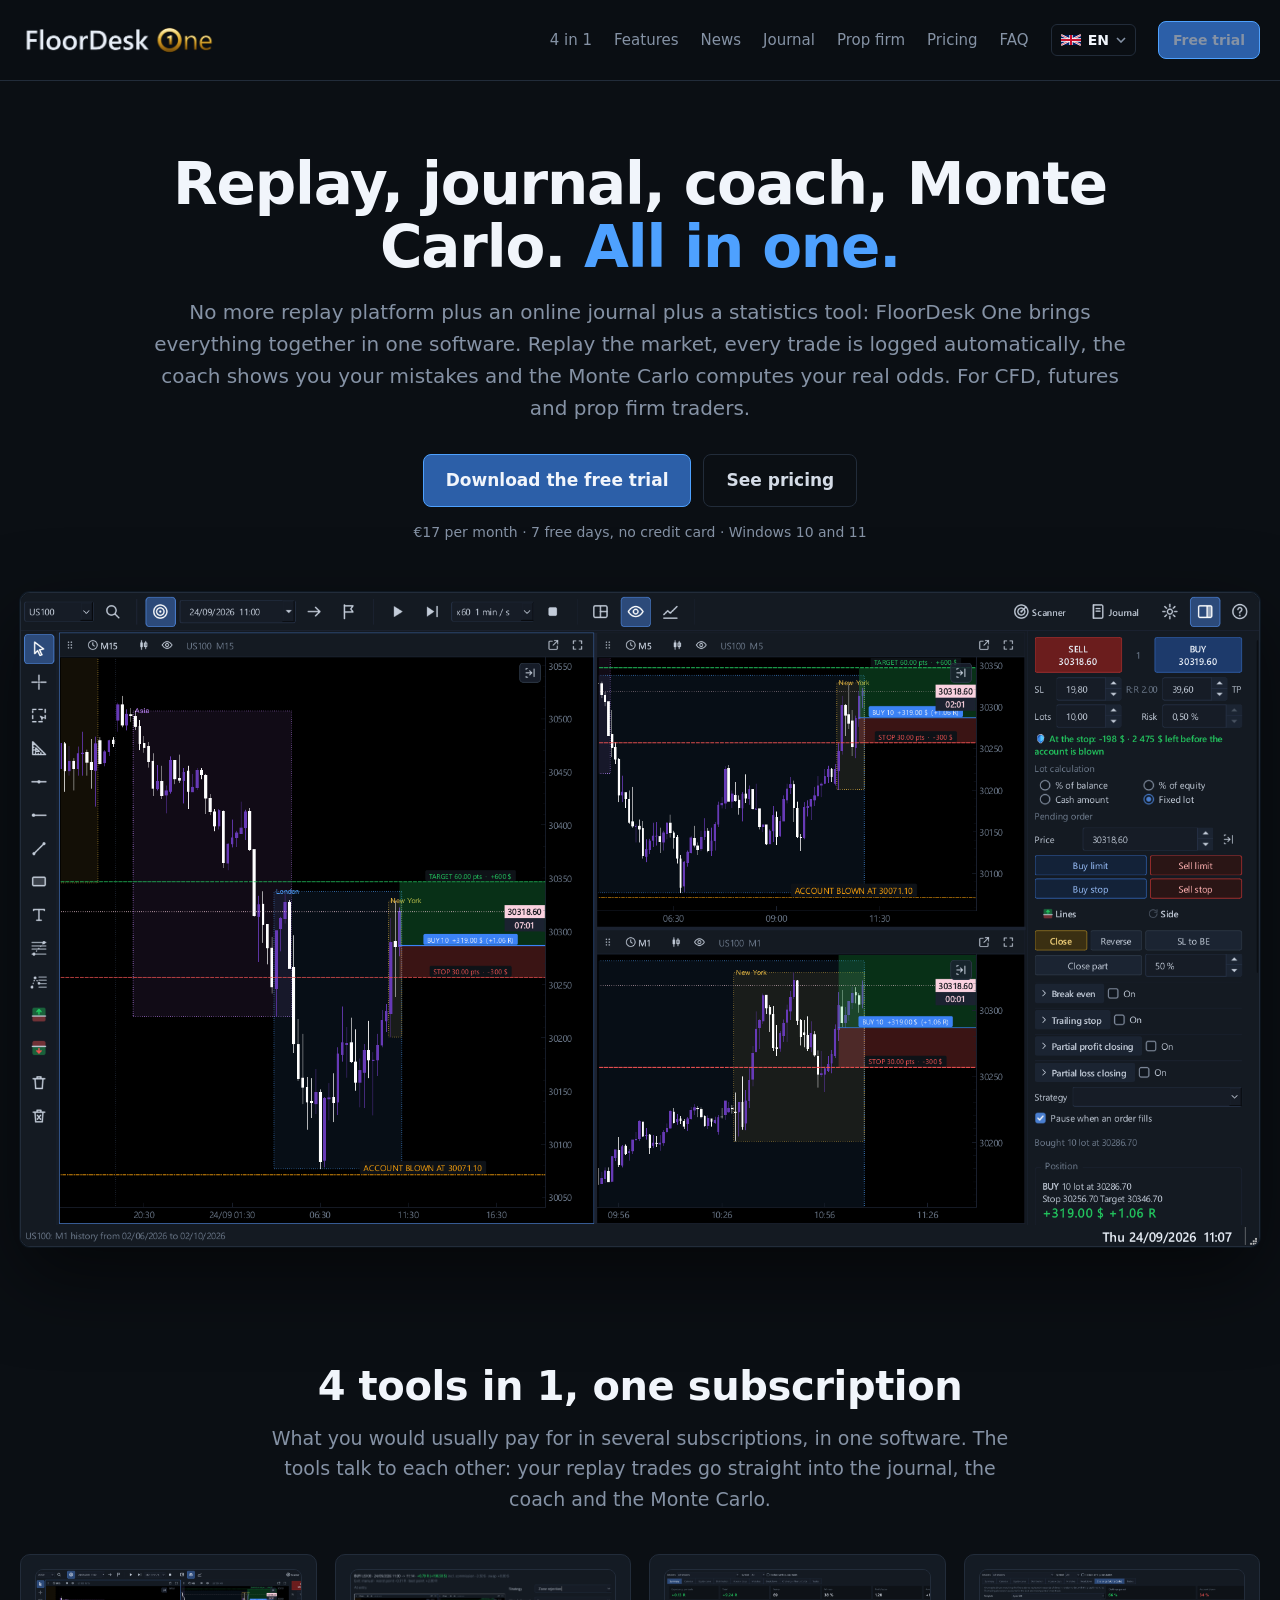
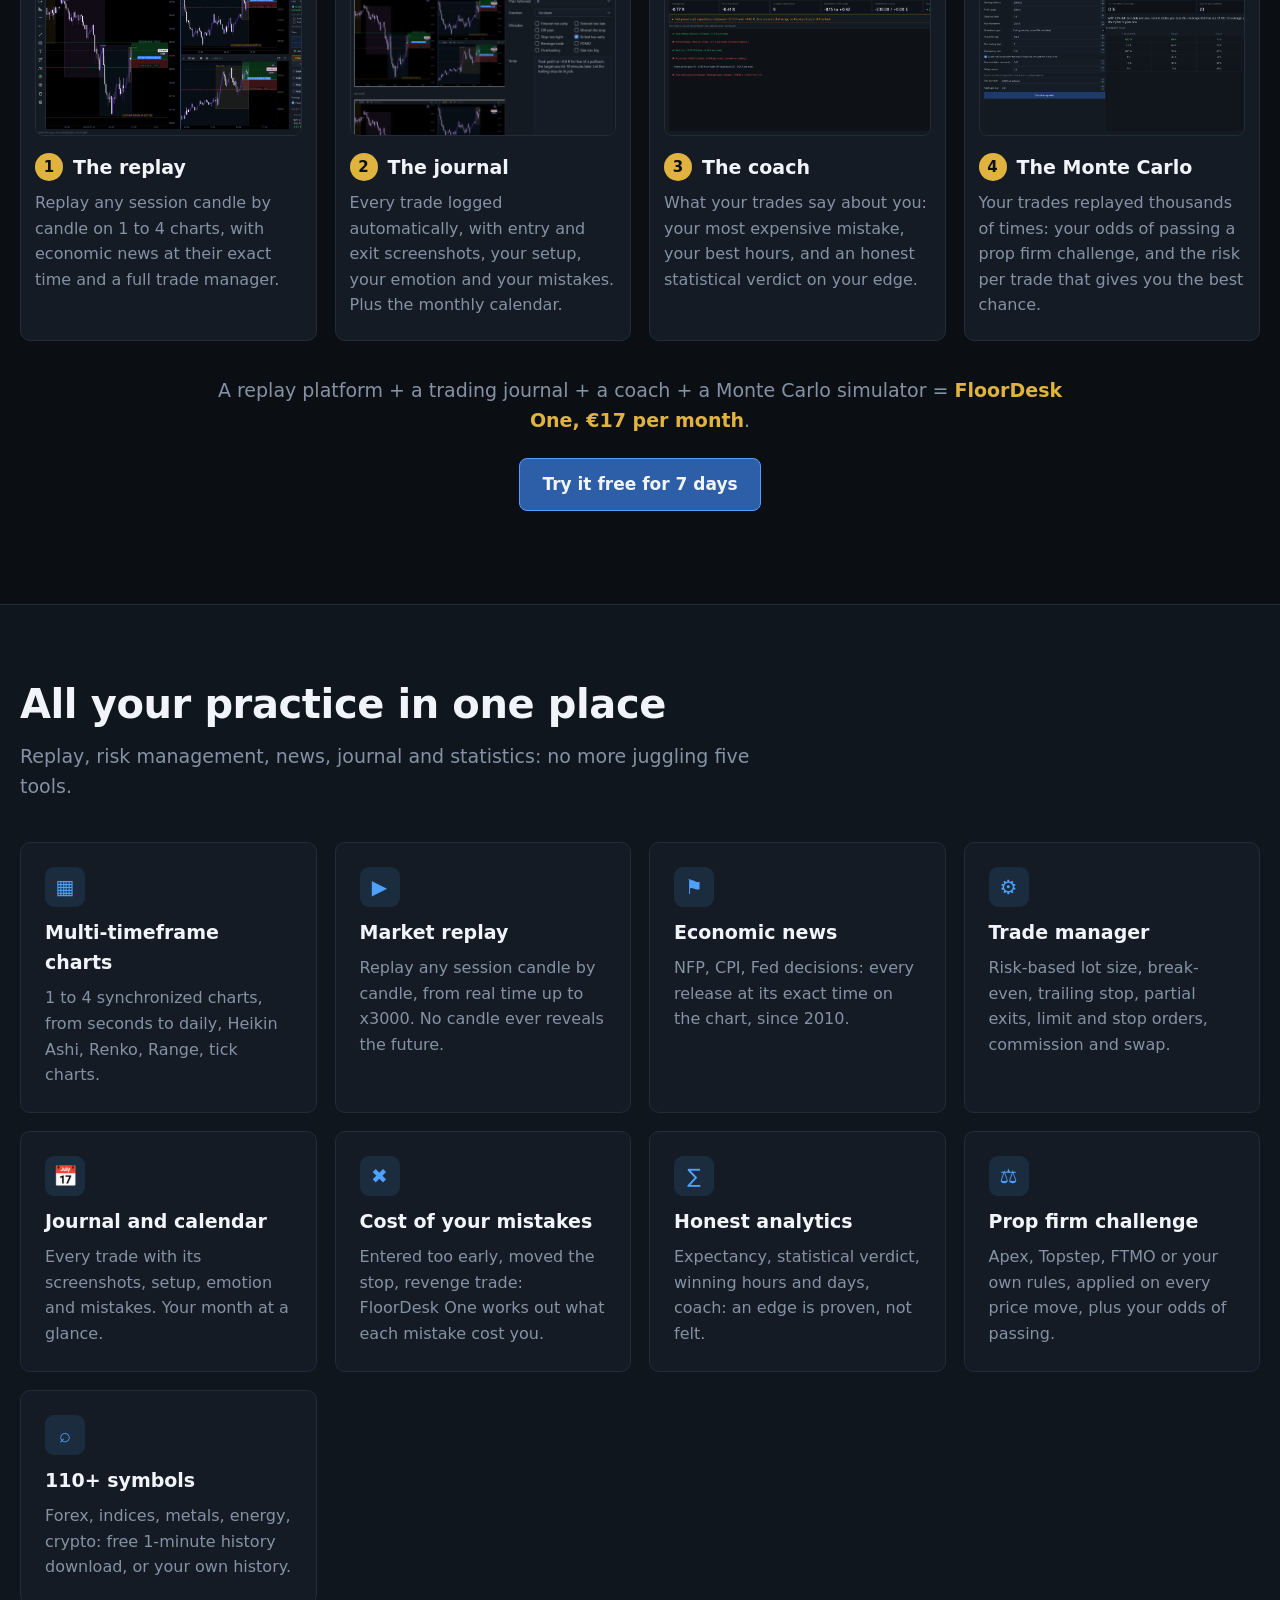
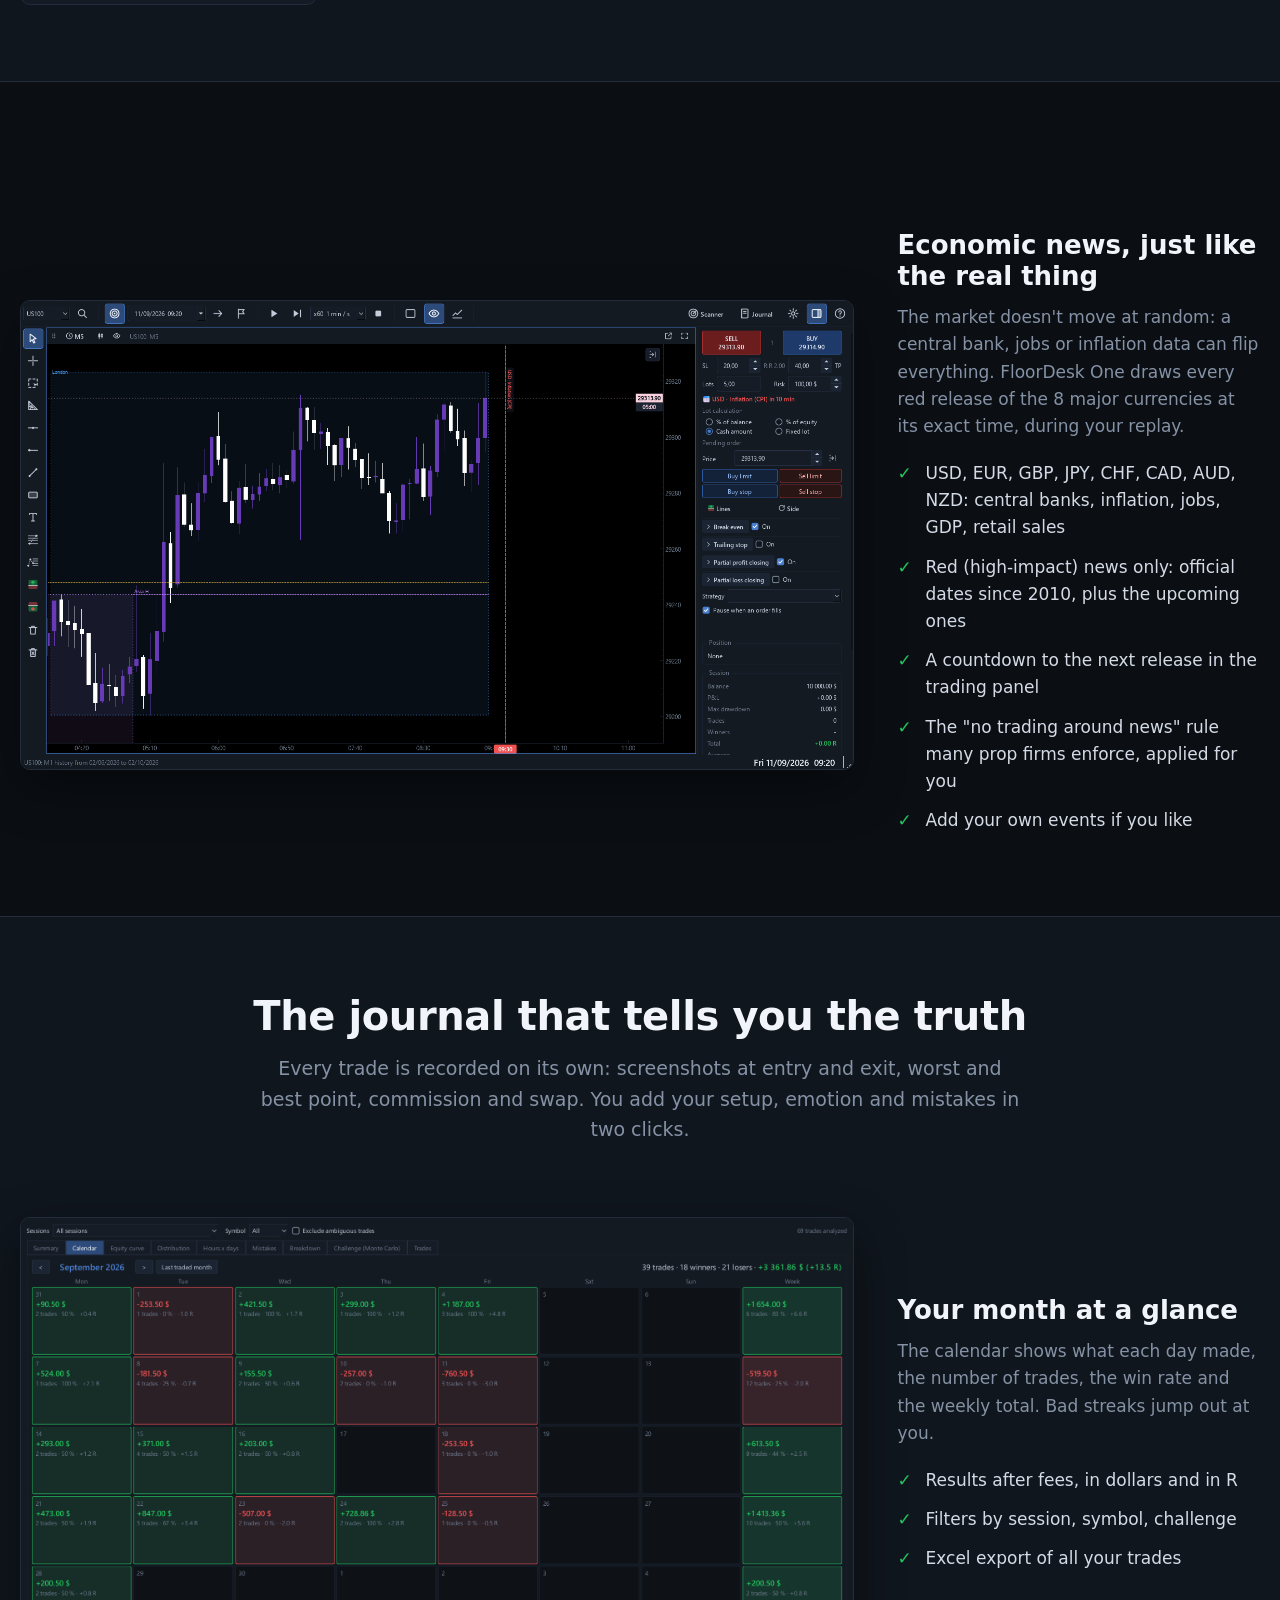
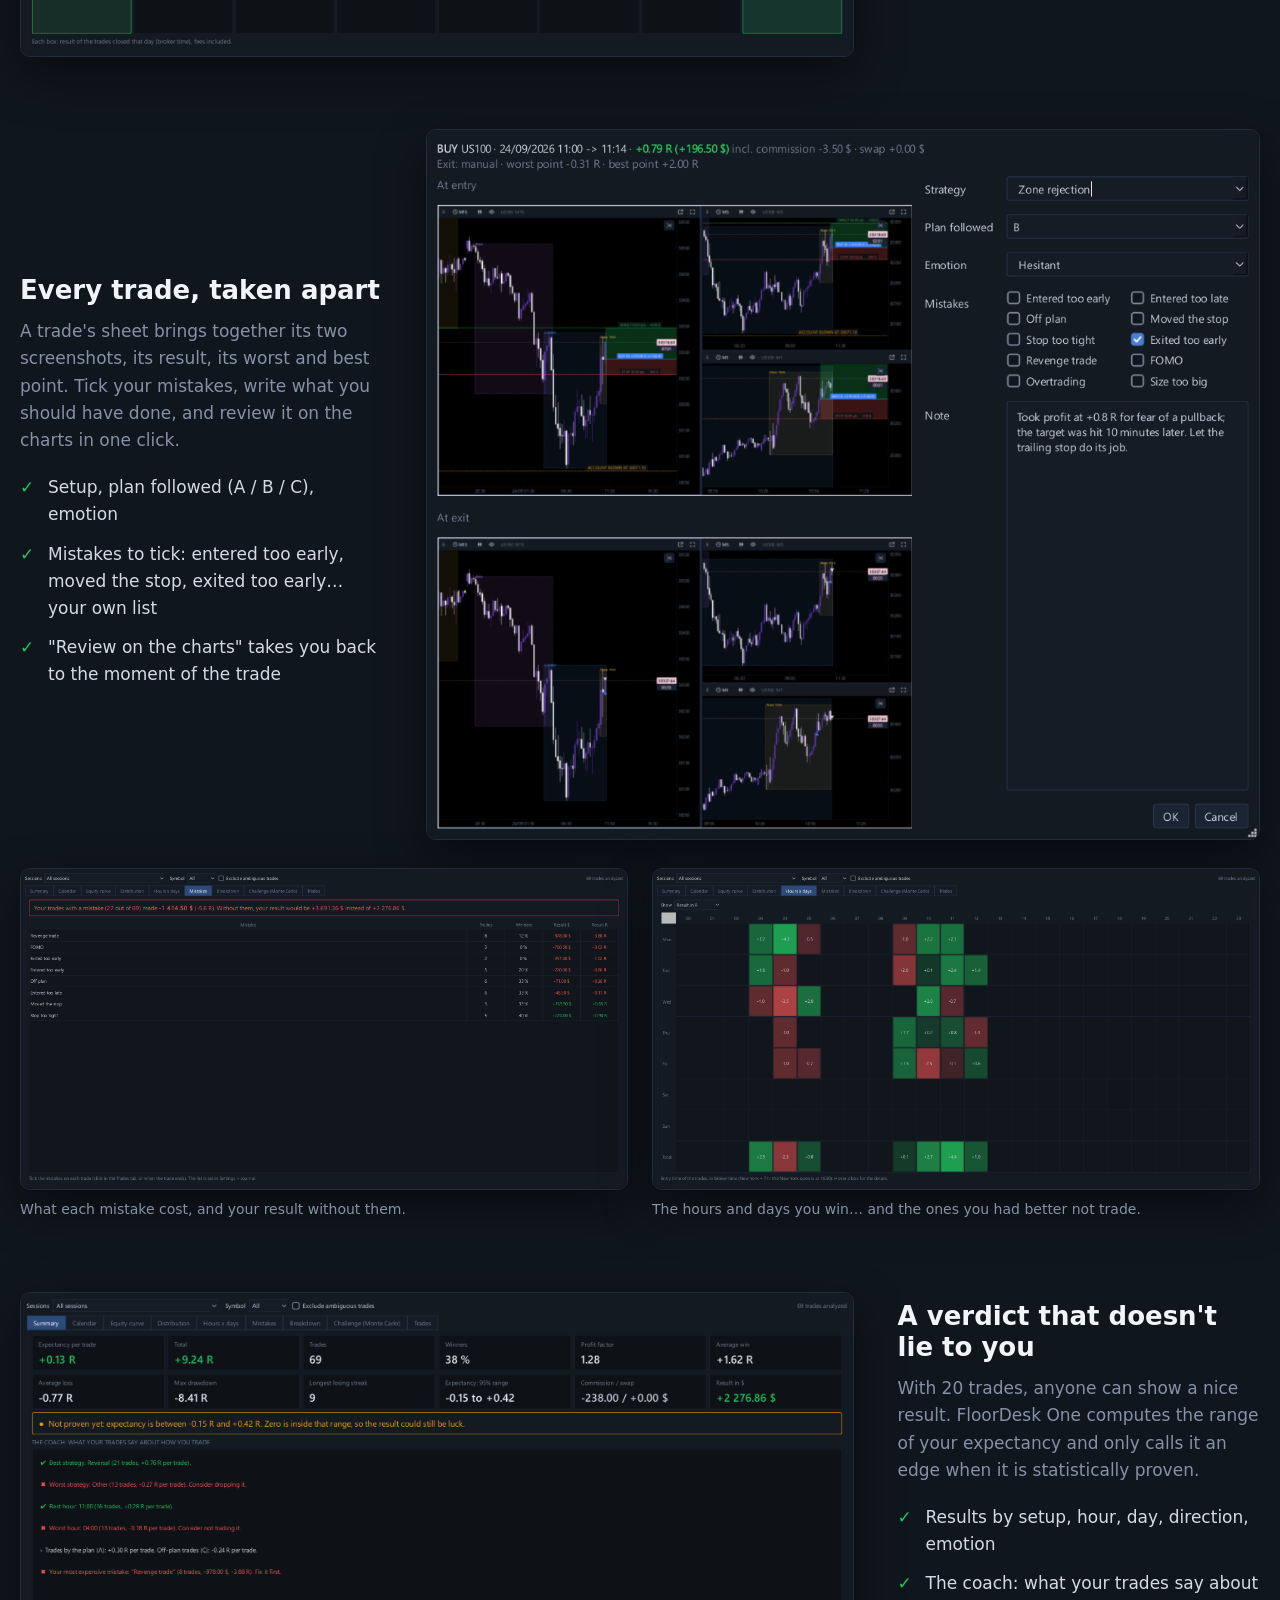
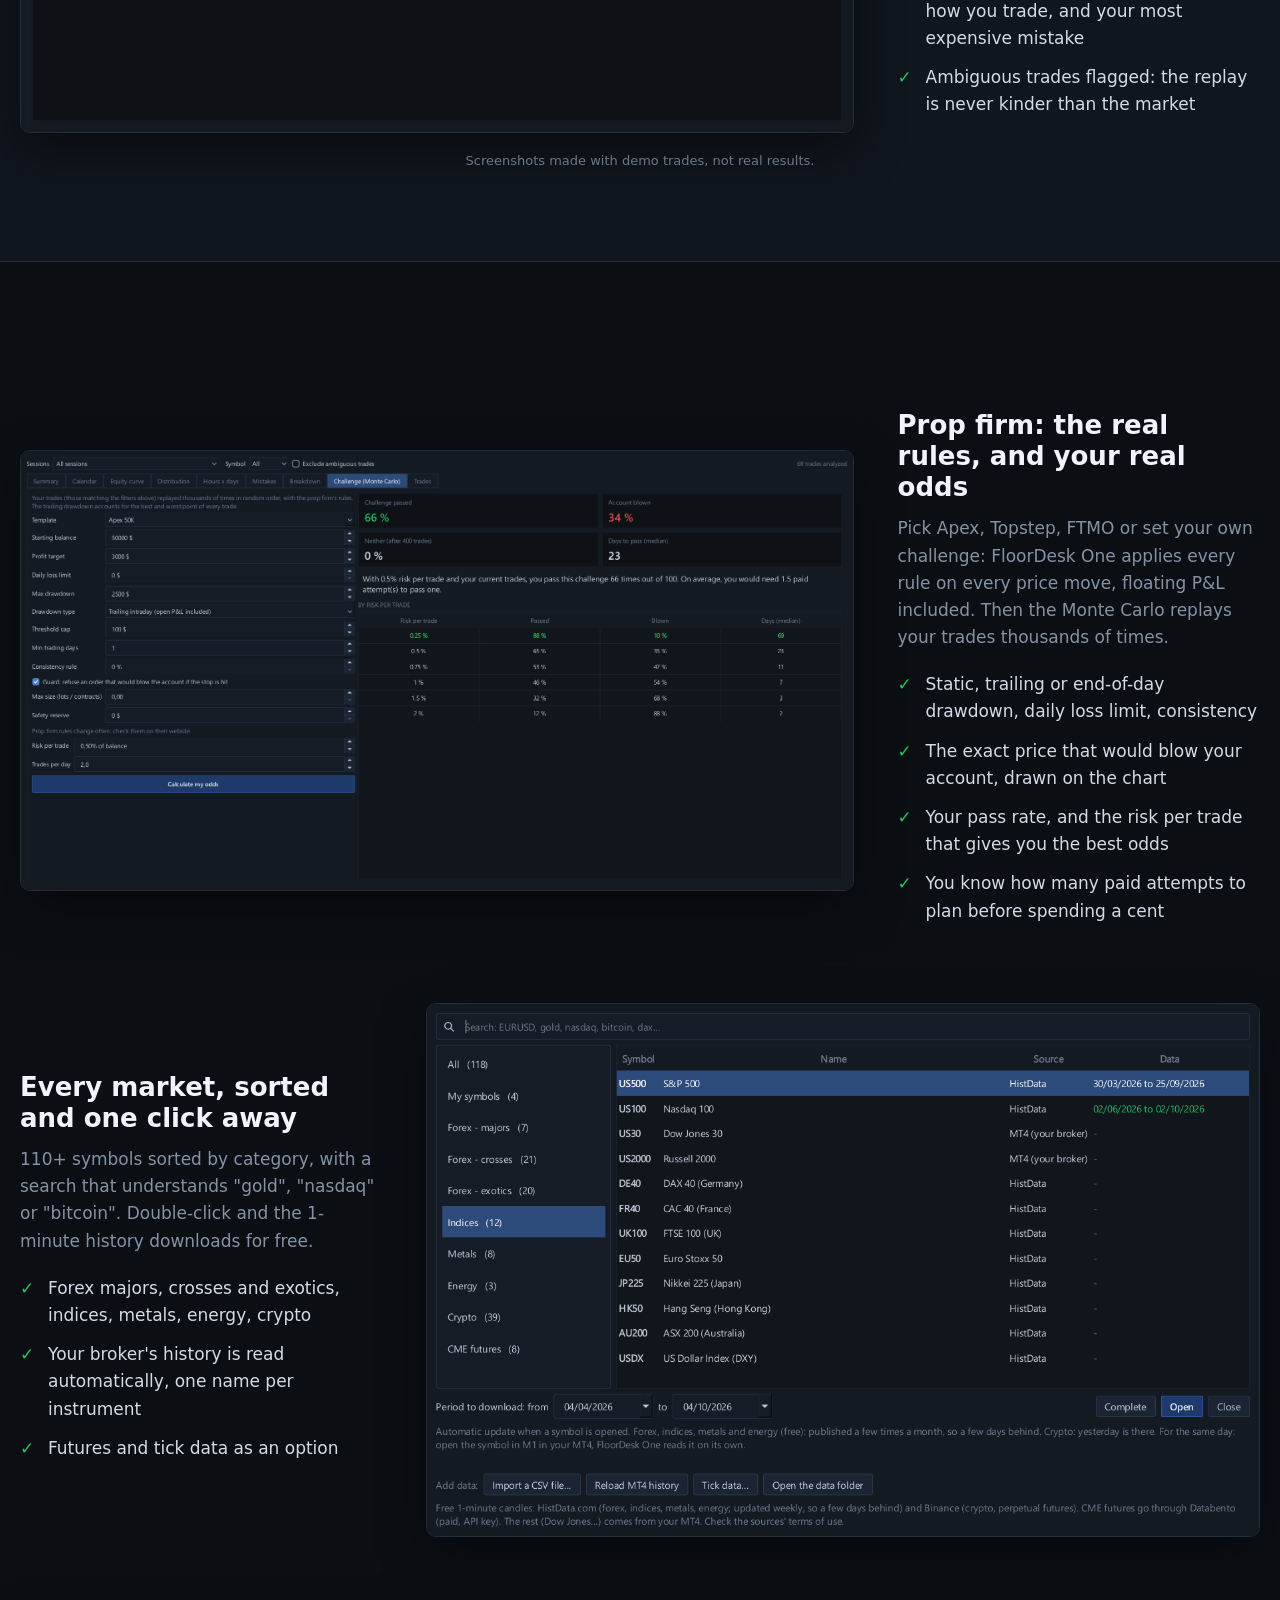
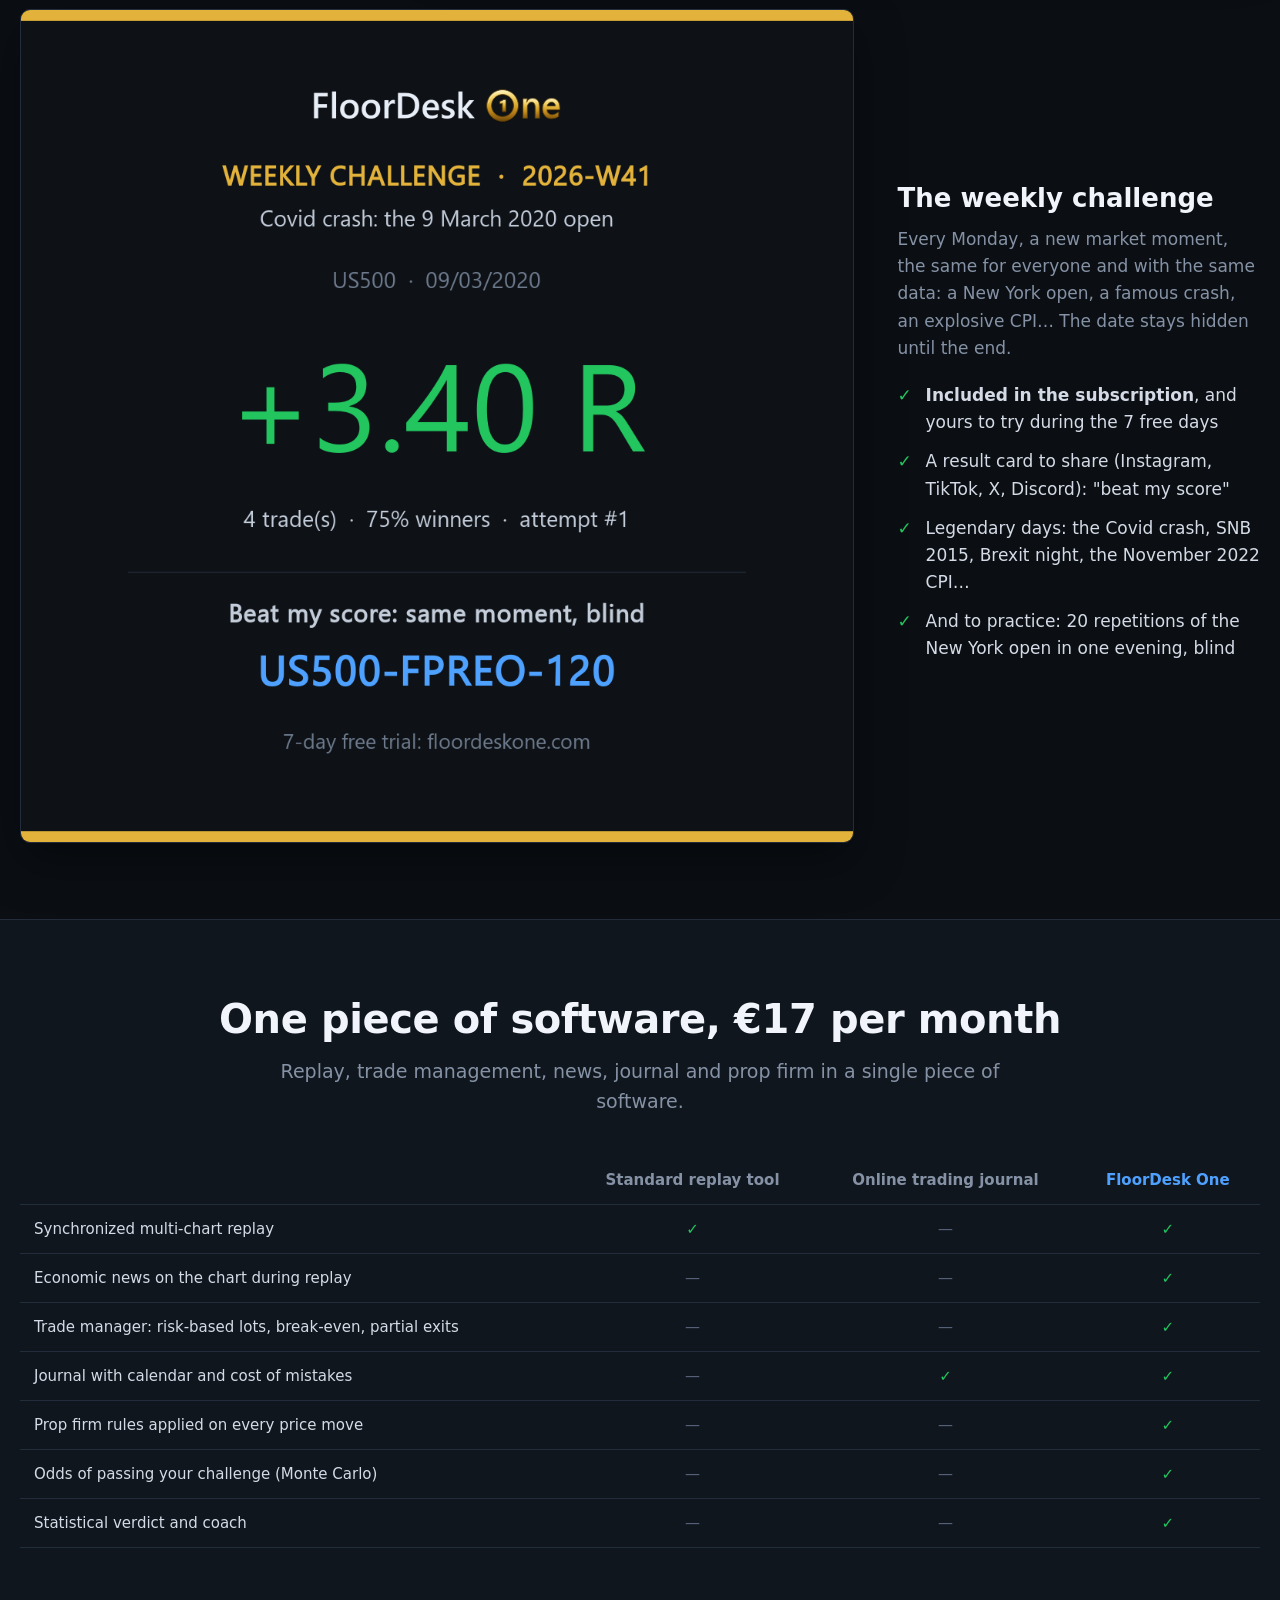
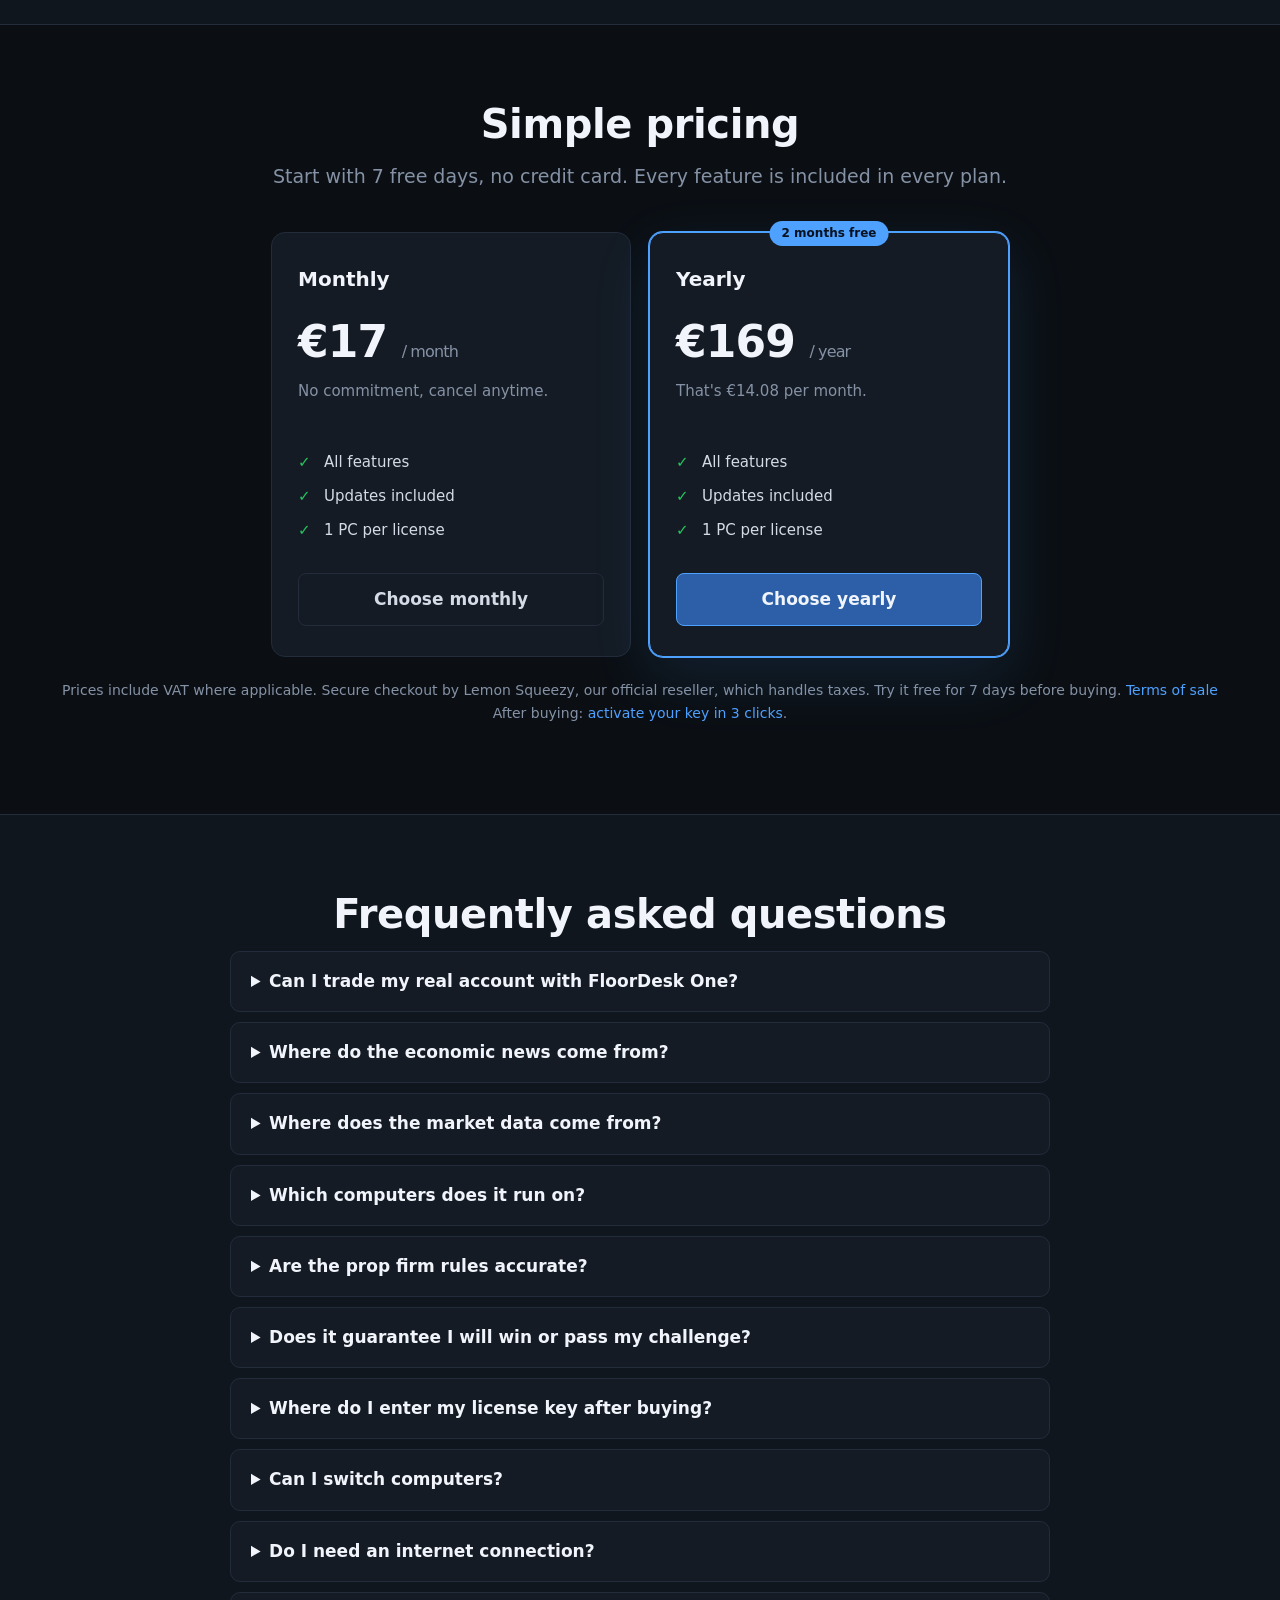
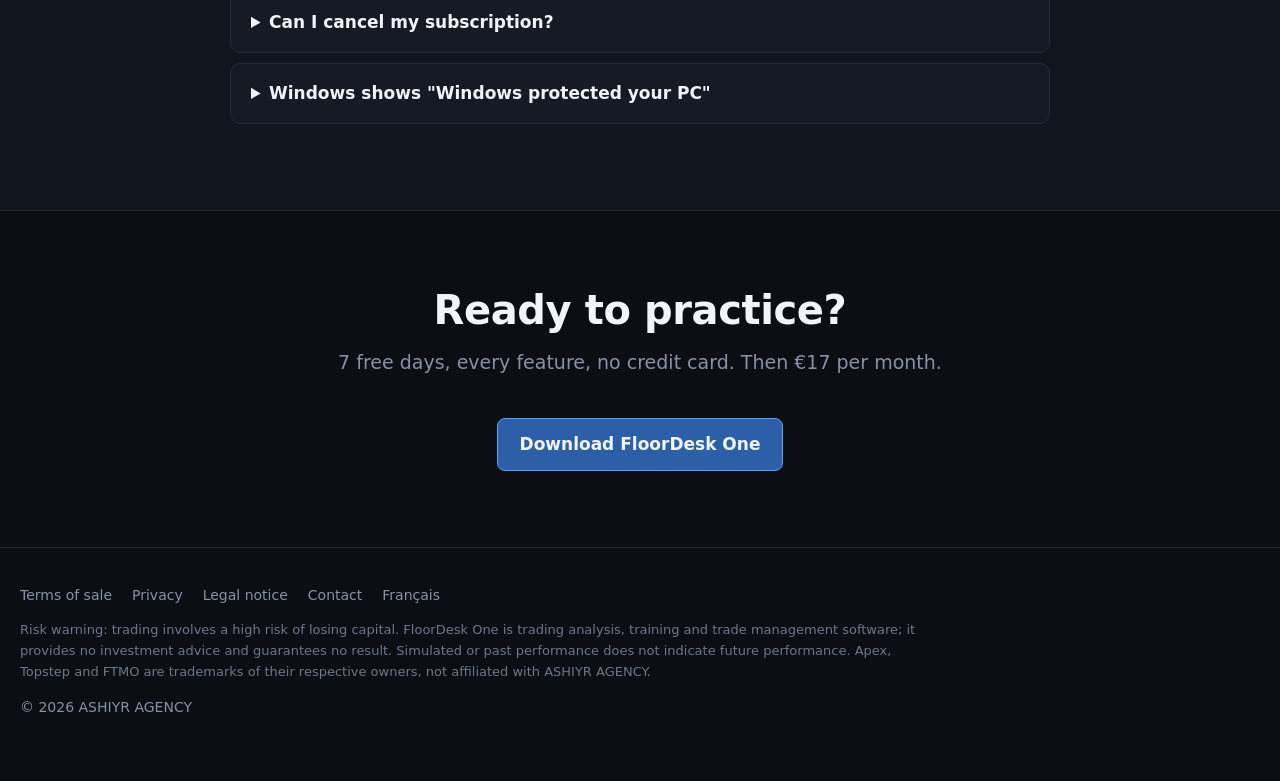
==== en/index.html @ e9101e9f "Site du 04/10/2026 19:29" ====
<!doctype html>
<html lang="en">
<head>
<meta charset="utf-8">
<meta name="viewport" content="width=device-width, initial-scale=1">
<title>FloorDesk One — replay, journal, coach and Monte Carlo in one software</title>
<meta name="description" content="FloorDesk One, the all-in-one Windows software for CFD, futures and prop firm traders: multi-chart replay with economic news, trading journal with screenshots and calendar, coach and statistics, Monte Carlo of your challenge. €17 per month, 7-day free trial.">
<link rel="alternate" hreflang="fr" href="../index.html">
<link rel="alternate" hreflang="pt-BR" href="../pt/index.html">
<link rel="alternate" hreflang="es" href="../es/index.html">
<link rel="icon" href="../img/favicon.png">
<link rel="stylesheet" href="../style.css">
<meta property="og:title" content="FloorDesk One — replay, journal, coach and Monte Carlo in one software">
<meta property="og:description" content="Replay, journal, coach and Monte Carlo: 4 tools in one software. €17 per month.">
<meta property="og:image" content="../img/en/principal.png">
</head>
<body>

<header class="haut">
  <div class="conteneur">
    <a class="logo" href="index.html"><img src="../img/logo.png" alt="FloorDesk One" width="848" height="198"></a>
    <nav class="menu">
      <a href="#tout-en-un">4 in 1</a>
      <a href="#features">Features</a>
      <a href="#news">News</a>
      <a href="#journal">Journal</a>
      <a href="#propfirm">Prop firm</a>
      <a href="#pricing">Pricing</a>
      <a href="#faq">FAQ</a>
      <details class="langues"><summary><svg viewBox="0 0 60 30" aria-hidden="true"><rect width="60" height="30" fill="#012169"/><path d="M0,0 60,30M60,0 0,30" stroke="#fff" stroke-width="6"/><path d="M0,0 60,30M60,0 0,30" stroke="#C8102E" stroke-width="2"/><path d="M30,0v30M0,15h60" stroke="#fff" stroke-width="10"/><path d="M30,0v30M0,15h60" stroke="#C8102E" stroke-width="6"/></svg><span>EN</span><svg class="fleche" viewBox="0 0 10 6" aria-hidden="true"><path d="M1 1l4 4 4-4" fill="none" stroke="currentColor" stroke-width="1.6"/></svg></summary><div class="liste"><a href="../index.html" hreflang="fr"><svg viewBox="0 0 3 2" aria-hidden="true"><rect width="1" height="2" fill="#0055A4"/><rect x="1" width="1" height="2" fill="#fff"/><rect x="2" width="1" height="2" fill="#EF4135"/></svg><span>Français</span></a><a href="../en/index.html" hreflang="en" class="actif"><svg viewBox="0 0 60 30" aria-hidden="true"><rect width="60" height="30" fill="#012169"/><path d="M0,0 60,30M60,0 0,30" stroke="#fff" stroke-width="6"/><path d="M0,0 60,30M60,0 0,30" stroke="#C8102E" stroke-width="2"/><path d="M30,0v30M0,15h60" stroke="#fff" stroke-width="10"/><path d="M30,0v30M0,15h60" stroke="#C8102E" stroke-width="6"/></svg><span>English</span></a><a href="../pt/index.html" hreflang="pt"><svg viewBox="0 0 20 14" aria-hidden="true"><rect width="20" height="14" fill="#009C3B"/><path d="M10 1.6 18.4 7 10 12.4 1.6 7z" fill="#FFDF00"/><circle cx="10" cy="7" r="3.1" fill="#002776"/></svg><span>Português</span></a><a href="../es/index.html" hreflang="es"><svg viewBox="0 0 3 2" aria-hidden="true"><rect width="3" height="2" fill="#AA151B"/><rect y=".5" width="3" height="1" fill="#F1BF00"/></svg><span>Español</span></a></div></details>
      <a class="bouton petit" data-essai href="https://floordesk-one.lemonsqueezy.com/checkout/buy/44c160ba-56e0-42d9-8cfb-51cf7834d410">Free trial</a>
    </nav>
  </div>
</header>

<main>
<section class="accroche">
  <div class="conteneur">
    <h1>Replay, journal, coach, Monte Carlo. <em>All in one.</em></h1>
    <p class="sous">No more replay platform plus an online journal plus a statistics tool: FloorDesk One brings everything together in one software. Replay the market, every trade is logged automatically, the coach shows you your mistakes and the Monte Carlo computes your real odds. For CFD, futures and prop firm traders.</p>
    <div class="actions">
      <a class="bouton" data-essai href="https://floordesk-one.lemonsqueezy.com/checkout/buy/44c160ba-56e0-42d9-8cfb-51cf7834d410">Download the free trial</a>
      <a class="bouton second" href="#pricing">See pricing</a>
    </div>
    <div class="note">€17 per month · 7 free days, no credit card · Windows 10 and 11</div>
    <div class="capture-principale"><img src="../img/en/principal.png" alt="FloorDesk One: three synchronized US100 charts, an open position with its stop and target zones, the trade manager and the Apex challenge" width="2000" height="1055"></div>
  </div>
</section>

<section id="tout-en-un">
  <div class="conteneur">
    <div class="centre">
      <h2>4 tools in 1, one subscription</h2>
      <p class="chapeau">What you would usually pay for in several subscriptions, in one software. The tools talk to each other: your replay trades go straight into the journal, the coach and the Monte Carlo.</p>
    </div>
    <div class="grille quatre">
      <div class="carte outil"><a class="zoom" href="../img/en/principal.png" target="_blank" rel="noopener"><img src="../img/en/principal.png" alt="The replay" loading="lazy" width="2000" height="1055"></a><h3><span class="num">1</span>The replay</h3><p>Replay any session candle by candle on 1 to 4 charts, with economic news at their exact time and a full trade manager.</p></div>
      <div class="carte outil"><a class="zoom" href="../img/en/fiche.png" target="_blank" rel="noopener"><img src="../img/en/fiche.png" alt="The journal" loading="lazy" width="1100" height="938"></a><h3><span class="num">2</span>The journal</h3><p>Every trade logged automatically, with entry and exit screenshots, your setup, your emotion and your mistakes. Plus the monthly calendar.</p></div>
      <div class="carte outil"><a class="zoom" href="../img/en/analyse.png" target="_blank" rel="noopener"><img src="../img/en/analyse.png" alt="The coach" loading="lazy" width="2000" height="1055"></a><h3><span class="num">3</span>The coach</h3><p>What your trades say about you: your most expensive mistake, your best hours, and an honest statistical verdict on your edge.</p></div>
      <div class="carte outil"><a class="zoom" href="../img/en/montecarlo.png" target="_blank" rel="noopener"><img src="../img/en/montecarlo.png" alt="The Monte Carlo" loading="lazy" width="2000" height="1055"></a><h3><span class="num">4</span>The Monte Carlo</h3><p>Your trades replayed thousands of times: your odds of passing a prop firm challenge, and the risk per trade that gives you the best chance.</p></div>
    </div>
    <p class="egal centre">A replay platform + a trading journal + a coach + a Monte Carlo simulator = <strong>FloorDesk One, €17 per month</strong>.</p>
    <p class="centre"><a class="bouton" data-essai href="https://floordesk-one.lemonsqueezy.com/checkout/buy/44c160ba-56e0-42d9-8cfb-51cf7834d410">Try it free for 7 days</a></p>
  </div>
</section>

<section id="features" class="alt">
  <div class="conteneur">
    <h2>All your practice in one place</h2>
    <p class="chapeau">Replay, risk management, news, journal and statistics: no more juggling five tools.</p>
    <div class="grille">
      <div class="carte"><div class="icone">▦</div><h3>Multi-timeframe charts</h3>
        <p>1 to 4 synchronized charts, from seconds to daily, Heikin Ashi, Renko, Range, tick charts.</p></div>
      <div class="carte"><div class="icone">▶</div><h3>Market replay</h3>
        <p>Replay any session candle by candle, from real time up to x3000. No candle ever reveals the future.</p></div>
      <div class="carte"><div class="icone">⚑</div><h3>Economic news</h3>
        <p>NFP, CPI, Fed decisions: every release at its exact time on the chart, since 2010.</p></div>
      <div class="carte"><div class="icone">⚙</div><h3>Trade manager</h3>
        <p>Risk-based lot size, break-even, trailing stop, partial exits, limit and stop orders, commission and swap.</p></div>
      <div class="carte"><div class="icone">📅</div><h3>Journal and calendar</h3>
        <p>Every trade with its screenshots, setup, emotion and mistakes. Your month at a glance.</p></div>
      <div class="carte"><div class="icone">✖</div><h3>Cost of your mistakes</h3>
        <p>Entered too early, moved the stop, revenge trade: FloorDesk One works out what each mistake cost you.</p></div>
      <div class="carte"><div class="icone">∑</div><h3>Honest analytics</h3>
        <p>Expectancy, statistical verdict, winning hours and days, coach: an edge is proven, not felt.</p></div>
      <div class="carte"><div class="icone">⚖</div><h3>Prop firm challenge</h3>
        <p>Apex, Topstep, FTMO or your own rules, applied on every price move, plus your odds of passing.</p></div>
      <div class="carte"><div class="icone">⌕</div><h3>110+ symbols</h3>
        <p>Forex, indices, metals, energy, crypto: free 1-minute history download, or your own history.</p></div>
    </div>
  </div>
</section>

<section id="news">
  <div class="conteneur">
    <div class="duo">
      <div><a class="zoom" href="../img/en/annonces.png" target="_blank" rel="noopener"><img src="../img/en/annonces.png" alt="US100 replay: the CPI and PPI releases drawn on the chart, and the countdown to the next release in the trading panel" loading="lazy" width="1600" height="900"></a></div>
      <div>
        <h3>Economic news, just like the real thing</h3>
        <p>The market doesn't move at random: a central bank, jobs or inflation data can flip everything.
          FloorDesk One draws every red release of the 8 major currencies at its exact time, during your replay.</p>
        <ul>
          <li>USD, EUR, GBP, JPY, CHF, CAD, AUD, NZD: central banks, inflation, jobs, GDP, retail sales</li>
          <li>Red (high-impact) news only: official dates since 2010, plus the upcoming ones</li>
          <li>A countdown to the next release in the trading panel</li>
          <li>The "no trading around news" rule many prop firms enforce, applied for you</li>
          <li>Add your own events if you like</li>
        </ul>
      </div>
    </div>
  </div>
</section>

<section id="journal" class="alt">
  <div class="conteneur">
    <div class="centre">
      <h2>The journal that tells you the truth</h2>
      <p class="chapeau">Every trade is recorded on its own: screenshots at entry and exit, worst and best point, commission
        and swap. You add your setup, emotion and mistakes in two clicks.</p>
    </div>
    <div class="duo">
      <div><a class="zoom" href="../img/en/calendrier.png" target="_blank" rel="noopener"><img src="../img/en/calendrier.png" alt="Monthly calendar: result of every day and every week" loading="lazy" width="2000" height="1055"></a></div>
      <div>
        <h3>Your month at a glance</h3>
        <p>The calendar shows what each day made, the number of trades, the win rate and the weekly total. Bad streaks
          jump out at you.</p>
        <ul>
          <li>Results after fees, in dollars and in R</li>
          <li>Filters by session, symbol, challenge</li>
          <li>Excel export of all your trades</li>
        </ul>
      </div>
    </div>
    <div class="duo inverse">
      <div><a class="zoom" href="../img/en/fiche.png" target="_blank" rel="noopener"><img src="../img/en/fiche.png" alt="Trade sheet: screenshots, setup, plan followed, emotion, ticked mistakes and note" loading="lazy" width="1100" height="938"></a></div>
      <div>
        <h3>Every trade, taken apart</h3>
        <p>A trade's sheet brings together its two screenshots, its result, its worst and best point. Tick your mistakes,
          write what you should have done, and review it on the charts in one click.</p>
        <ul>
          <li>Setup, plan followed (A / B / C), emotion</li>
          <li>Mistakes to tick: entered too early, moved the stop, exited too early… your own list</li>
          <li>"Review on the charts" takes you back to the moment of the trade</li>
        </ul>
      </div>
    </div>
    <div class="paire">
      <figure style="margin:0"><a class="zoom" href="../img/en/erreurs.png" target="_blank" rel="noopener"><img src="../img/en/erreurs.png" alt="Cost of mistakes: what each mistake cost" loading="lazy" width="2000" height="1055"></a>
        <figcaption>What each mistake cost, and your result without them.</figcaption></figure>
      <figure style="margin:0"><a class="zoom" href="../img/en/heures.png" target="_blank" rel="noopener"><img src="../img/en/heures.png" alt="Hours x days grid: where you win, where you lose" loading="lazy" width="2000" height="1055"></a>
        <figcaption>The hours and days you win… and the ones you had better not trade.</figcaption></figure>
    </div>
    <div class="duo">
      <div><a class="zoom" href="../img/en/analyse.png" target="_blank" rel="noopener"><img src="../img/en/analyse.png" alt="Analytics: expectancy, statistical verdict and coach" loading="lazy" width="2000" height="1055"></a></div>
      <div>
        <h3>A verdict that doesn't lie to you</h3>
        <p>With 20 trades, anyone can show a nice result. FloorDesk One computes the range of your expectancy and only calls it
          an edge when it is statistically proven.</p>
        <ul>
          <li>Results by setup, hour, day, direction, emotion</li>
          <li>The coach: what your trades say about how you trade, and your most expensive mistake</li>
          <li>Ambiguous trades flagged: the replay is never kinder than the market</li>
        </ul>
      </div>
    </div>
    <p class="note-demo centre">Screenshots made with demo trades, not real results.</p>
  </div>
</section>

<section id="propfirm">
  <div class="conteneur">
    <div class="duo">
      <div><a class="zoom" href="../img/en/montecarlo.png" target="_blank" rel="noopener"><img src="../img/en/montecarlo.png" alt="Monte Carlo: probability of passing the challenge by risk per trade" loading="lazy" width="2000" height="1055"></a></div>
      <div>
        <h3>Prop firm: the real rules, and your real odds</h3>
        <p>Pick Apex, Topstep, FTMO or set your own challenge: FloorDesk One applies every rule on every price move, floating
          P&amp;L included. Then the Monte Carlo replays your trades thousands of times.</p>
        <ul>
          <li>Static, trailing or end-of-day drawdown, daily loss limit, consistency</li>
          <li>The exact price that would blow your account, drawn on the chart</li>
          <li>Your pass rate, and the risk per trade that gives you the best odds</li>
          <li>You know how many paid attempts to plan before spending a cent</li>
        </ul>
      </div>
    </div>
    <div class="duo inverse">
      <div><a class="zoom" href="../img/en/symboles.png" target="_blank" rel="noopener"><img src="../img/en/symboles.png" alt="Symbols window: forex, indices, metals, energy, crypto, futures, with search" loading="lazy" width="1250" height="800"></a></div>
      <div>
        <h3>Every market, sorted and one click away</h3>
        <p>110+ symbols sorted by category, with a search that understands "gold", "nasdaq" or "bitcoin". Double-click and
          the 1-minute history downloads for free.</p>
        <ul>
          <li>Forex majors, crosses and exotics, indices, metals, energy, crypto</li>
          <li>Your broker's history is read automatically, one name per instrument</li>
          <li>Futures and tick data as an option</li>
        </ul>
      </div>
    </div>
    <div class="duo">
      <div><a class="zoom" href="../img/en/carte.png" target="_blank" rel="noopener"><img src="../img/en/carte.png" alt="Result card of a repetition with its challenge code" loading="lazy" width="1080" height="1080"></a></div>
      <div>
        <h3>The weekly challenge</h3>
        <p>Every Monday, a new market moment, the same for everyone and with the same data: a New York open, a famous
          crash, an explosive CPI… The date stays hidden until the end.</p>
        <ul>
          <li><strong>Included in the subscription</strong>, and yours to try during the 7 free days</li>
          <li>A result card to share (Instagram, TikTok, X, Discord): "beat my score"</li>
          <li>Legendary days: the Covid crash, SNB 2015, Brexit night, the November 2022 CPI…</li>
          <li>And to practice: 20 repetitions of the New York open in one evening, blind</li>
        </ul>
      </div>
    </div>
  </div>
</section>

<section class="alt">
  <div class="conteneur centre">
    <h2>One piece of software, €17 per month</h2>
    <p class="chapeau">Replay, trade management, news, journal and prop firm in a single piece of software.</p>
    <div class="tableau-defile" style="margin-top:34px">
    <table class="comparatif">
      <thead><tr><th></th><th>Standard replay tool</th><th>Online trading journal</th><th class="nous">FloorDesk One</th></tr></thead>
      <tbody>
        <tr><td>Synchronized multi-chart replay</td><td class="oui">✓</td><td class="non">—</td><td class="oui">✓</td></tr>
        <tr><td>Economic news on the chart during replay</td><td class="non">—</td><td class="non">—</td><td class="oui">✓</td></tr>
        <tr><td>Trade manager: risk-based lots, break-even, partial exits</td><td class="non">—</td><td class="non">—</td><td class="oui">✓</td></tr>
        <tr><td>Journal with calendar and cost of mistakes</td><td class="non">—</td><td class="oui">✓</td><td class="oui">✓</td></tr>
        <tr><td>Prop firm rules applied on every price move</td><td class="non">—</td><td class="non">—</td><td class="oui">✓</td></tr>
        <tr><td>Odds of passing your challenge (Monte Carlo)</td><td class="non">—</td><td class="non">—</td><td class="oui">✓</td></tr>
        <tr><td>Statistical verdict and coach</td><td class="non">—</td><td class="non">—</td><td class="oui">✓</td></tr>
      </tbody>
    </table>
    </div>
  </div>
</section>

<section id="pricing">
  <div class="conteneur">
    <div class="centre">
      <h2>Simple pricing</h2>
      <p class="chapeau">Start with 7 free days, no credit card. Every feature is included in every plan.</p>
    </div>
    <div class="tarifs deux">
      <div class="tarif">
        <h3>Monthly</h3>
        <div class="prix">€17 <small>/ month</small></div>
        <div class="detail">No commitment, cancel anytime.</div>
        <ul><li>All features</li><li>Updates included</li><li>1 PC per license</li></ul>
        <a class="bouton second" href="https://floordesk-one.lemonsqueezy.com/checkout/buy/931e14c0-bf6e-4e95-bfc9-07d01be3930b?enabled=2204631">Choose monthly</a>
      </div>
      <div class="tarif vedette" data-badge="2 months free">
        <h3>Yearly</h3>
        <div class="prix">€169 <small>/ year</small></div>
        <div class="detail">That's €14.08 per month.</div>
        <ul><li>All features</li><li>Updates included</li><li>1 PC per license</li></ul>
        <a class="bouton" href="https://floordesk-one.lemonsqueezy.com/checkout/buy/5ea1afa8-c13c-4be4-ae3c-2d3a7b97204f?enabled=2204601">Choose yearly</a>
      </div>
    </div>
    <p class="mention-tarif">Prices include VAT where applicable. Secure checkout by Lemon Squeezy, our official reseller,
      which handles taxes. Try it free for 7 days before buying. <a href="legal.html#terms">Terms of sale</a><br>After buying: <a href="../telecharger/?lang=en#activer">activate your key in 3 clicks</a>.</p>
  </div>
</section>

<section id="faq" class="alt">
  <div class="conteneur" style="max-width:860px">
    <h2 class="centre">Frequently asked questions</h2>
    <details><summary>Can I trade my real account with FloorDesk One?</summary>
      <p>No. FloorDesk One is practice software: you replay the past with a simulated account, no real money. Keep your
        usual platform for your real account.</p></details>
    <details><summary>Where do the economic news come from?</summary>
      <p>From each country's official calendars: central banks (Fed, ECB, Bank of England, Bank of Japan, SNB, Bank
        of Canada, RBA, RBNZ) and statistics offices. Dates run from 2010 to next year. You can add your own events.</p></details>
    <details><summary>Where does the market data come from?</summary>
      <p>The Symbols window downloads the 1-minute history of 110+ symbols for free (forex, indices, metals, energy,
        crypto). FloorDesk One also reads your broker platform's history and CSV files, and, as an option, tick data and
        futures.</p></details>
    <details><summary>Which computers does it run on?</summary>
      <p>Windows 10 and 11 (64-bit). No Mac version yet.</p></details>
    <details><summary>Are the prop firm rules accurate?</summary>
      <p>The Apex, Topstep and FTMO templates follow their main rules, and everything can be edited. Prop firms change
        their conditions regularly: always check them on their website before a real challenge.</p></details>
    <details><summary>Does it guarantee I will win or pass my challenge?</summary>
      <p>No. FloorDesk One is analysis and practice software: it shows you honestly what your trades and
        your odds are worth. Simulated or past results do not guarantee future results.</p></details>
    <details><summary>Where do I enter my license key after buying?</summary>
      <p>In FloorDesk One: <strong>?</strong> button at the top right → <strong>License...</strong>, paste the key from your email, then <strong>Activate</strong>. <a href="../telecharger/?lang=en#activer">See with pictures</a>.</p></details>
    <details><summary>Can I switch computers?</summary>
      <p>One license works on 1 PC at a time. To switch computers, release the license from the ? → License menu.</p></details>
    <details><summary>Do I need an internet connection?</summary>
      <p>To download history, yes. Replay, journal and analytics work offline: the license is checked once a
        week, and you can work up to 14 days without internet.</p></details>
    <details><summary>Can I cancel my subscription?</summary>
      <p>Yes, anytime, in one click from your purchase email. You keep access until the end of the period already paid,
        with no further charge. The 7-day free trial is there to test everything before you buy.</p></details>
    <details><summary>Windows shows "Windows protected your PC"</summary>
      <p>That's normal for recent software. Click "More info" then "Run anyway".</p></details>
  </div>
</section>

<section>
  <div class="conteneur centre">
    <h2>Ready to practice?</h2>
    <p class="chapeau">7 free days, every feature, no credit card. Then €17 per month.</p>
    <a class="bouton" data-essai href="https://floordesk-one.lemonsqueezy.com/checkout/buy/44c160ba-56e0-42d9-8cfb-51cf7834d410">Download FloorDesk One</a>
  </div>
</section>
</main>

<footer>
  <div class="conteneur">
    <div class="liens">
      <a href="legal.html#terms">Terms of sale</a>
      <a href="legal.html#privacy">Privacy</a>
      <a href="legal.html#legal-notice">Legal notice</a>
      <a href="mailto:contact@floordeskone.com">Contact</a>
      <a href="../index.html">Français</a>
    </div>
    <p class="avertissement">Risk warning: trading involves a high risk of losing capital. FloorDesk One is trading analysis,
      training and trade management software; it provides no investment advice and guarantees no result. Simulated or
      past performance does not indicate future performance. Apex, Topstep and FTMO are trademarks of their respective
      owners, not affiliated with ASHIYR AGENCY.</p>
    <p>© 2026 ASHIYR AGENCY</p>
  </div>
</footer>
<script>document.addEventListener("click",function(e){document.querySelectorAll("details.langues[open]").forEach(function(d){if(!d.contains(e.target))d.removeAttribute("open")})});</script>
<script src="../essai.js"></script>
</body>
</html>
---- style.css ----
:root {
  --bg: #0b0f14;
  --bg2: #10161e;
  --carte: #141b24;
  --bord: #222c3a;
  --texte: #d4dbe6;
  --dim: #8592a5;
  --blanc: #f1f5fb;
  --accent: #4ea1ff;
  --accent-fonce: #2c5fa8;
  --vert: #22c55e;
  --rouge: #f05252;
  --or: #e0b341;
  --rayon: 10px;
  --max: 1360px;
}

* { box-sizing: border-box; }
html { scroll-behavior: smooth; }
body {
  margin: 0; background: var(--bg); color: var(--texte);
  font-family: "Inter", system-ui, -apple-system, "Segoe UI", sans-serif;
  font-size: 17px; line-height: 1.6; -webkit-font-smoothing: antialiased;
}
img { max-width: 100%; height: auto; display: block; }
a { color: var(--accent); text-decoration: none; }
a:hover { text-decoration: underline; }
.conteneur { max-width: var(--max); margin: 0 auto; padding: 0 20px; }

/* -- en-tete -- */
header.haut {
  position: sticky; top: 0; z-index: 10;
  background: rgba(11, 15, 20, .88); backdrop-filter: blur(10px);
  border-bottom: 1px solid var(--bord);
}
header.haut .conteneur { display: flex; align-items: center; gap: 24px; height: 80px; }
.logo img { height: 46px; width: auto; }
.logo { font-weight: 800; letter-spacing: .02em; color: var(--blanc); font-size: 18px; }
.logo span { color: var(--accent); }
nav.menu { display: flex; gap: 22px; margin-left: auto; align-items: center; font-size: 15px; }
nav.menu a { color: var(--dim); }
nav.menu a:hover { color: var(--blanc); text-decoration: none; }
nav.menu .langue { border: 1px solid var(--bord); border-radius: 6px; padding: 3px 9px; }

.bouton {
  display: inline-block; padding: 12px 22px; border-radius: 8px; font-weight: 600;
  background: var(--accent-fonce); color: var(--blanc); border: 1px solid var(--accent);
  transition: transform .12s, background .12s;
}
.bouton:hover { background: #3570c4; text-decoration: none; transform: translateY(-1px); }
.bouton.second { background: transparent; border-color: var(--bord); color: var(--texte); }
.bouton.second:hover { border-color: var(--accent); background: rgba(78, 161, 255, .08); }
.bouton.petit { padding: 7px 14px; font-size: 14px; }

/* -- accroche -- */
.accroche { padding: 72px 0 40px; text-align: center; }
.accroche .etiquette {
  display: inline-block; font-size: 13px; font-weight: 600; color: var(--or);
  border: 1px solid rgba(224, 179, 65, .4); border-radius: 99px; padding: 4px 14px; margin-bottom: 18px;
}
.accroche h1 {
  font-size: clamp(34px, 5.2vw, 58px); line-height: 1.08; margin: 0 auto 18px; max-width: 900px;
  color: var(--blanc); letter-spacing: -.02em;
}
.accroche h1 em { font-style: normal; color: var(--accent); }
.accroche p.sous { font-size: 20px; color: var(--dim); max-width: 720px; margin: 0 auto 30px; }
.accroche .actions { display: flex; gap: 12px; justify-content: center; flex-wrap: wrap; }
.accroche .note { margin-top: 14px; font-size: 14px; color: var(--dim); }
.capture-principale {
  margin: 48px auto 0; border: 1px solid var(--bord); border-radius: var(--rayon); overflow: hidden;
  box-shadow: 0 30px 80px rgba(0, 0, 0, .55), 0 0 0 1px rgba(78, 161, 255, .08);
}

/* -- sections -- */
section { padding: 76px 0; }
section.alt { background: var(--bg2); border-top: 1px solid var(--bord); border-bottom: 1px solid var(--bord); }
h2 { font-size: clamp(28px, 3.6vw, 40px); line-height: 1.15; color: var(--blanc); margin: 0 0 14px; letter-spacing: -.01em; }
.chapeau { color: var(--dim); font-size: 19px; max-width: 760px; margin: 0 0 40px; }
.centre { text-align: center; }
.centre .chapeau { margin-left: auto; margin-right: auto; }

.grille { display: grid; grid-template-columns: repeat(auto-fit, minmax(260px, 1fr)); gap: 18px; }
.carte {
  background: var(--carte); border: 1px solid var(--bord); border-radius: var(--rayon); padding: 24px;
}
.carte h3 { margin: 10px 0 8px; font-size: 19px; color: var(--blanc); }
.carte p { margin: 0; color: var(--dim); font-size: 16px; }
.icone {
  width: 40px; height: 40px; border-radius: 9px; display: grid; place-items: center;
  background: rgba(78, 161, 255, .12); color: var(--accent); font-size: 20px;
}

/* bloc image + texte en alternance */
.duo { display: grid; grid-template-columns: 1.55fr 1fr; gap: 56px; align-items: center; margin-top: 72px; }
.duo.inverse { grid-template-columns: 1fr 1.55fr; }
.duo.inverse > :first-child { order: 2; }
.duo img { border: 1px solid var(--bord); border-radius: var(--rayon); box-shadow: 0 18px 50px rgba(0, 0, 0, .45); }
.duo h3 { font-size: 26px; color: var(--blanc); margin: 0 0 12px; line-height: 1.2; }
.duo p { color: var(--dim); margin: 0 0 14px; }
.duo ul { margin: 0; padding-left: 0; list-style: none; }
.duo li { padding: 6px 0 6px 28px; position: relative; }
.duo li::before { content: "✓"; position: absolute; left: 0; color: var(--vert); font-weight: 700; }

/* -- tarifs -- */
.tarifs { display: grid; grid-template-columns: repeat(3, 1fr); gap: 18px; align-items: stretch; }
.tarifs.deux { grid-template-columns: repeat(2, minmax(0, 360px)); justify-content: center; }
.tarif { background: var(--carte); border: 1px solid var(--bord); border-radius: 14px; padding: 30px 26px; display: flex; flex-direction: column; }
.tarif.vedette { border-color: var(--accent); box-shadow: 0 0 0 1px var(--accent), 0 20px 60px rgba(78, 161, 255, .12); position: relative; }
.tarif.vedette::before {
  content: attr(data-badge); position: absolute; top: -12px; left: 50%; transform: translateX(-50%);
  background: var(--accent); color: #07111f; font-size: 12px; font-weight: 700; padding: 3px 12px; border-radius: 99px;
}
.tarif h3 { margin: 0; color: var(--blanc); font-size: 20px; }
.prix { font-size: 44px; font-weight: 800; color: var(--blanc); margin: 12px 0 2px; letter-spacing: -.02em; }
.prix small { font-size: 16px; color: var(--dim); font-weight: 500; }
.tarif .detail { color: var(--dim); font-size: 15px; min-height: 48px; }
.tarif ul { list-style: none; padding: 0; margin: 18px 0 26px; flex: 1; }
.tarif li { padding: 5px 0 5px 26px; position: relative; font-size: 15px; }
.tarif li::before { content: "✓"; position: absolute; left: 0; color: var(--vert); font-weight: 700; }
.tarif .bouton { text-align: center; }
.bandeau-lancement {
  margin: -18px auto 34px; max-width: 760px; padding: 12px 18px; border-radius: 10px; font-size: 15px;
  background: rgba(224, 179, 65, .08); border: 1px solid rgba(224, 179, 65, .45); color: var(--texte);
}
.bandeau-lancement code { color: var(--or); font-weight: 700; font-size: 15px; }
.prix s.barre { font-size: 22px; color: var(--dim); font-weight: 500; margin-right: 4px; }
.mention-tarif { text-align: center; color: var(--dim); font-size: 14px; margin-top: 22px; }

/* -- comparatif -- */
table.comparatif { width: 100%; border-collapse: collapse; font-size: 15px; }
table.comparatif th, table.comparatif td { padding: 12px 14px; border-bottom: 1px solid var(--bord); text-align: center; }
table.comparatif th:first-child, table.comparatif td:first-child { text-align: left; }
table.comparatif thead th { color: var(--dim); font-weight: 600; }
table.comparatif thead th.nous { color: var(--accent); }
.oui { color: var(--vert); font-weight: 700; }
.non { color: #56627a; }
.tableau-defile { overflow-x: auto; }

/* -- FAQ -- */
details { background: var(--carte); border: 1px solid var(--bord); border-radius: var(--rayon); padding: 16px 20px; margin-bottom: 10px; }
summary { cursor: pointer; font-weight: 600; color: var(--blanc); }
details p { color: var(--dim); margin: 10px 0 0; }

/* -- pied -- */
footer { border-top: 1px solid var(--bord); padding: 36px 0 48px; color: var(--dim); font-size: 14px; }
footer .liens { display: flex; gap: 20px; flex-wrap: wrap; margin-bottom: 14px; }
footer .liens a { color: var(--dim); }
.avertissement { font-size: 13px; color: #6b778a; max-width: 900px; }

/* -- pages legales -- */
.legal { padding: 56px 0 80px; max-width: 820px; }
.legal h1 { color: var(--blanc); font-size: 36px; margin: 0 0 8px; }
.legal h2 { font-size: 24px; margin: 44px 0 10px; padding-top: 10px; }
.legal h3 { color: var(--blanc); font-size: 18px; margin: 24px 0 6px; }
.legal p, .legal li { color: var(--texte); }
.legal .maj { color: var(--dim); font-size: 14px; }
.sommaire { background: var(--carte); border: 1px solid var(--bord); border-radius: var(--rayon); padding: 14px 20px; }
.sommaire a { display: block; padding: 3px 0; }

@media (max-width: 860px) {
  .duo { grid-template-columns: 1fr; gap: 24px; margin-top: 48px; }
  .duo.inverse > :first-child { order: 0; }
  .tarifs, .tarifs.deux { grid-template-columns: 1fr; }
  nav.menu > a:not(.bouton) { display: none; }
  section { padding: 56px 0; }
  .accroche { padding-top: 48px; }
}

/* -- plateforme : badges, doubles captures, mention des donnees de demonstration -- */
.bientot { display: inline-block; font-size: 12px; font-weight: 700; letter-spacing: .04em; text-transform: uppercase;
  color: var(--or); border: 1px solid var(--or); border-radius: 999px; padding: 2px 9px; margin-left: 6px; vertical-align: middle; }
.dispo { display: inline-block; font-size: 12px; font-weight: 700; letter-spacing: .04em; text-transform: uppercase;
  color: var(--vert); border: 1px solid var(--vert); border-radius: 999px; padding: 2px 9px; margin-left: 6px; vertical-align: middle; }
.paire { display: grid; grid-template-columns: 1fr 1fr; gap: 18px; margin-top: 28px; }
.paire img { border: 1px solid var(--bord); border-radius: var(--rayon); box-shadow: 0 18px 50px rgba(0, 0, 0, .45); }
.paire figcaption, .legende { color: var(--dim); font-size: 14px; margin-top: 8px; }
.note-demo { color: #6b778a; font-size: 13px; margin-top: 18px; }
.connexions { display: flex; flex-wrap: wrap; gap: 10px; justify-content: center; margin: 22px 0 6px; }
.connexions > span { border: 1px solid var(--bord); border-radius: 10px; padding: 8px 14px; color: var(--texte); background: var(--carte); font-size: 15px; }
@media (max-width: 760px) { .paire { grid-template-columns: 1fr; } }

/* la capture principale prend toute la largeur de l'ecran (jusqu'a 1500 px) */
.accroche .capture-principale { max-width: 1500px; width: calc(100vw - 40px); position: relative;
  left: 50%; transform: translateX(-50%); }
.accroche h1, .accroche p.sous { max-width: 980px; }
.paire { gap: 24px; }
@media (max-width: 900px) { .duo, .duo.inverse { grid-template-columns: 1fr; gap: 28px; } .duo.inverse > :first-child { order: 0; } }

/* -- choix de la langue : un bouton (drapeau + langue + fleche), la liste s'ouvre au clic -- */
details.langues { position: relative; background: none; border: 0; padding: 0; margin: 0; border-radius: 0; }
details.langues summary { list-style: none; cursor: pointer; display: flex; align-items: center; gap: 7px;
  border: 1px solid var(--bord); border-radius: 6px; padding: 4px 9px; color: var(--blanc); font-size: 14px; }
details.langues summary::-webkit-details-marker { display: none; }
details.langues svg { width: 20px; height: 14px; border-radius: 2px; flex: none; }
details.langues svg.fleche { width: 10px; height: 6px; border-radius: 0; color: var(--dim); transition: transform .15s; }
details.langues[open] svg.fleche { transform: rotate(180deg); }
details.langues .liste { position: absolute; right: 0; top: calc(100% + 6px); min-width: 170px; z-index: 50;
  background: var(--carte); border: 1px solid var(--bord); border-radius: 8px; padding: 6px;
  box-shadow: 0 14px 40px rgba(0, 0, 0, .5); }
details.langues .liste a { display: flex; align-items: center; gap: 10px; padding: 7px 10px; border-radius: 6px;
  color: var(--dim); font-size: 14px; }
details.langues .liste a:hover, details.langues .liste a.actif { background: rgba(255, 255, 255, .06); color: var(--blanc);
  text-decoration: none; }

/* -- captures plus grandes, toujours a cote du texte ; un clic l'ouvre en grand -- */
.duo { grid-template-columns: 2.3fr 1fr; gap: 44px; }
.duo.inverse { grid-template-columns: 1fr 2.3fr; }
a.zoom { display: block; cursor: zoom-in; }
a.zoom img { transition: transform .2s; }
a.zoom:hover img { transform: scale(1.01); }
@media (max-width: 860px) { .duo, .duo.inverse { grid-template-columns: 1fr; gap: 24px; } }

/* le bloc « 4 outils en 1 » */
section[id] { scroll-margin-top: 90px; }
.grille.quatre { grid-template-columns: repeat(4, 1fr); margin-top: 40px; }
.carte.outil { padding: 14px 14px 22px; display: flex; flex-direction: column; }
.carte.outil img { border-radius: 8px; border: 1px solid var(--bord); aspect-ratio: 16 / 10; object-fit: cover; object-position: top left; width: 100%; }
.carte.outil h3 { display: flex; align-items: center; gap: 10px; margin-top: 16px; }
.carte.outil .num {
  width: 28px; height: 28px; border-radius: 50%; display: inline-grid; place-items: center; flex: none;
  background: var(--or); color: #0d1117; font-size: 15px; font-weight: 800;
}
.egal { margin: 34px auto 22px; font-size: 19px; color: var(--dim); max-width: 860px; }
.egal strong { color: var(--or); }
@media (max-width: 1000px) { .grille.quatre { grid-template-columns: repeat(2, 1fr); } }
@media (max-width: 560px) { .grille.quatre { grid-template-columns: 1fr; } }
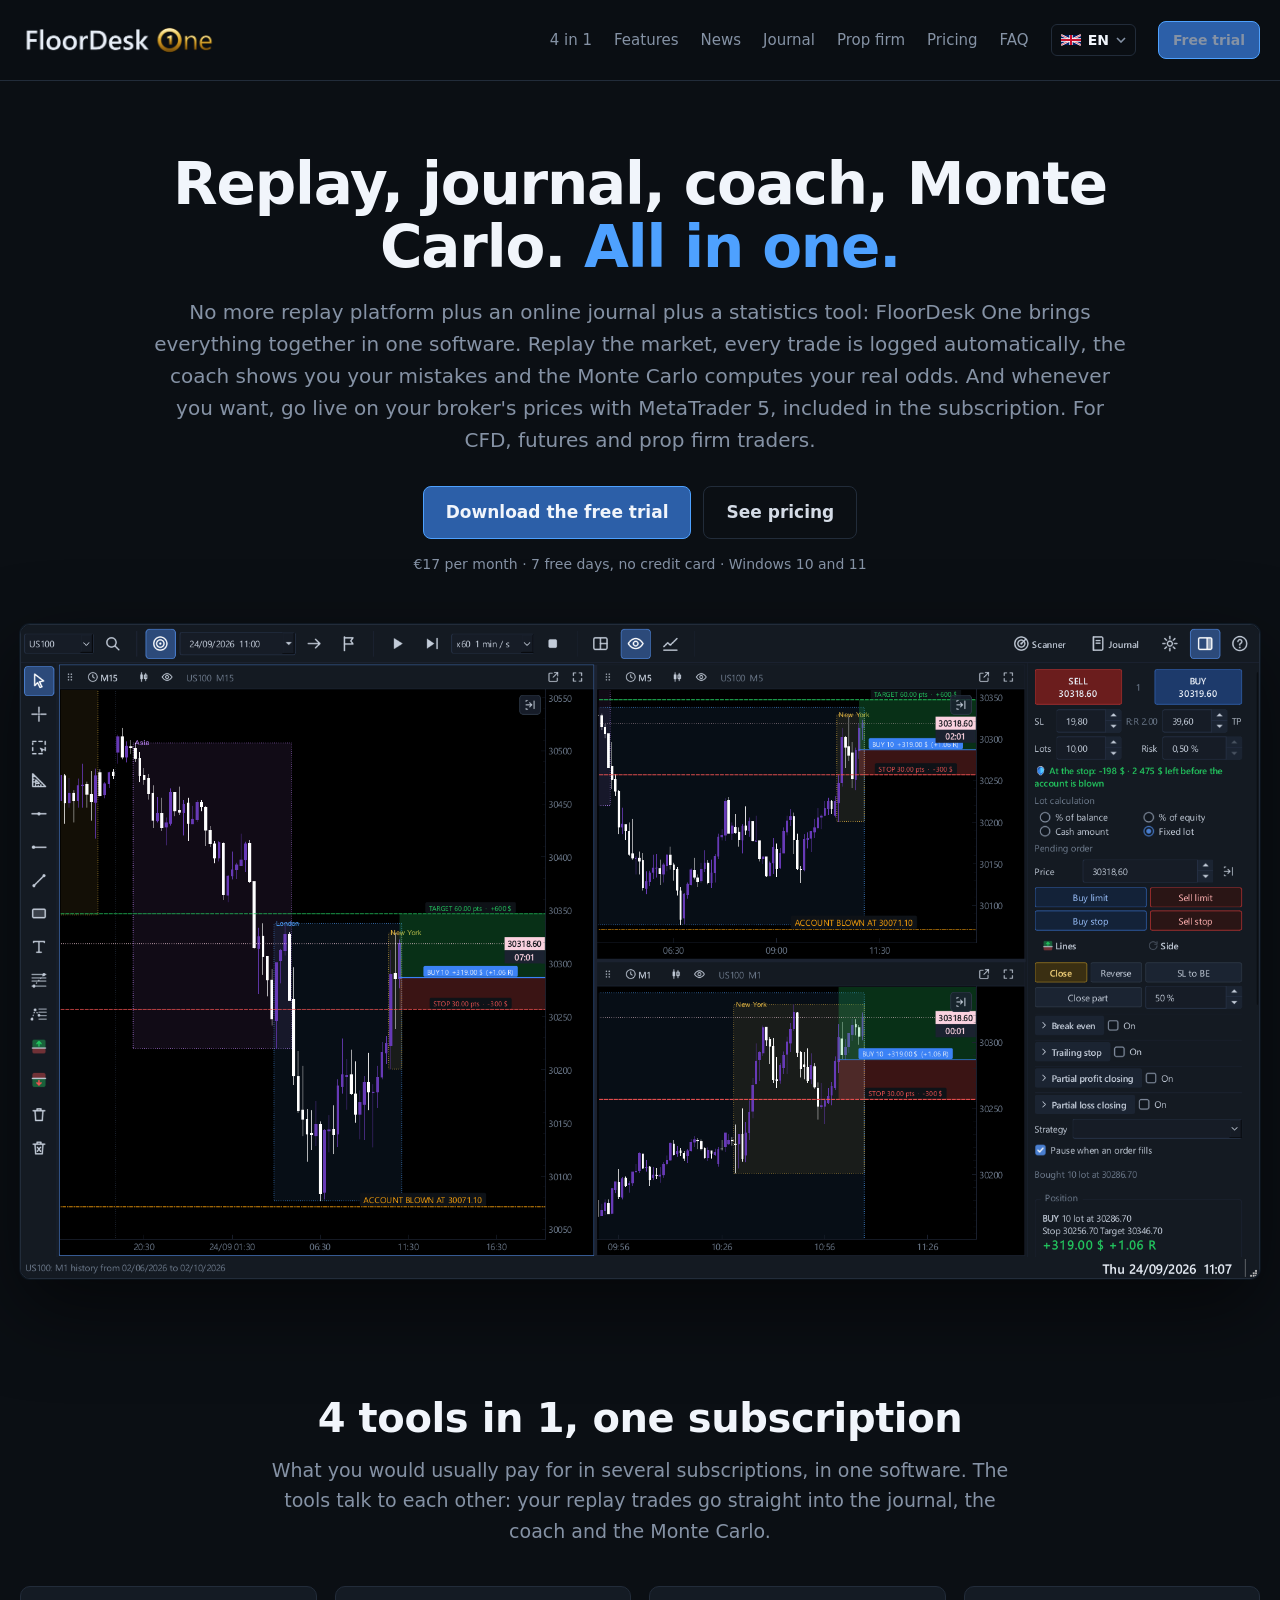
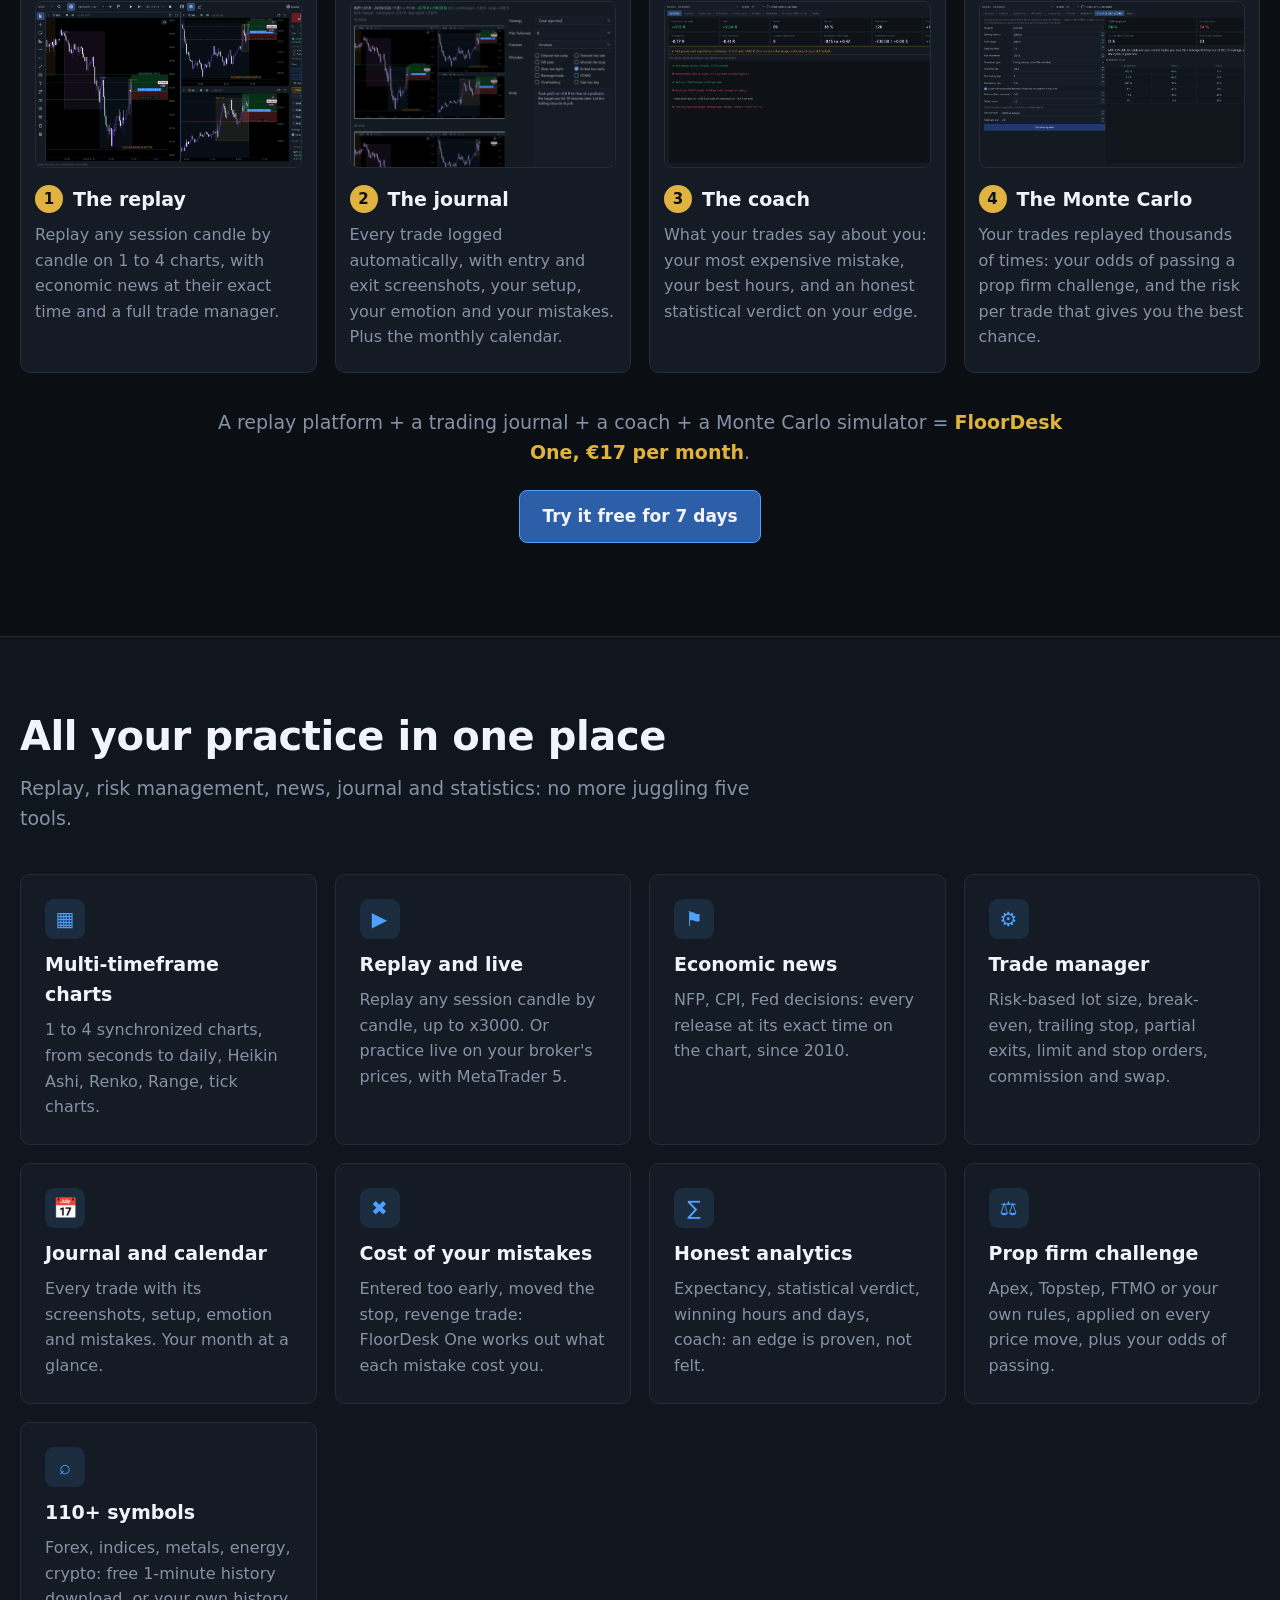
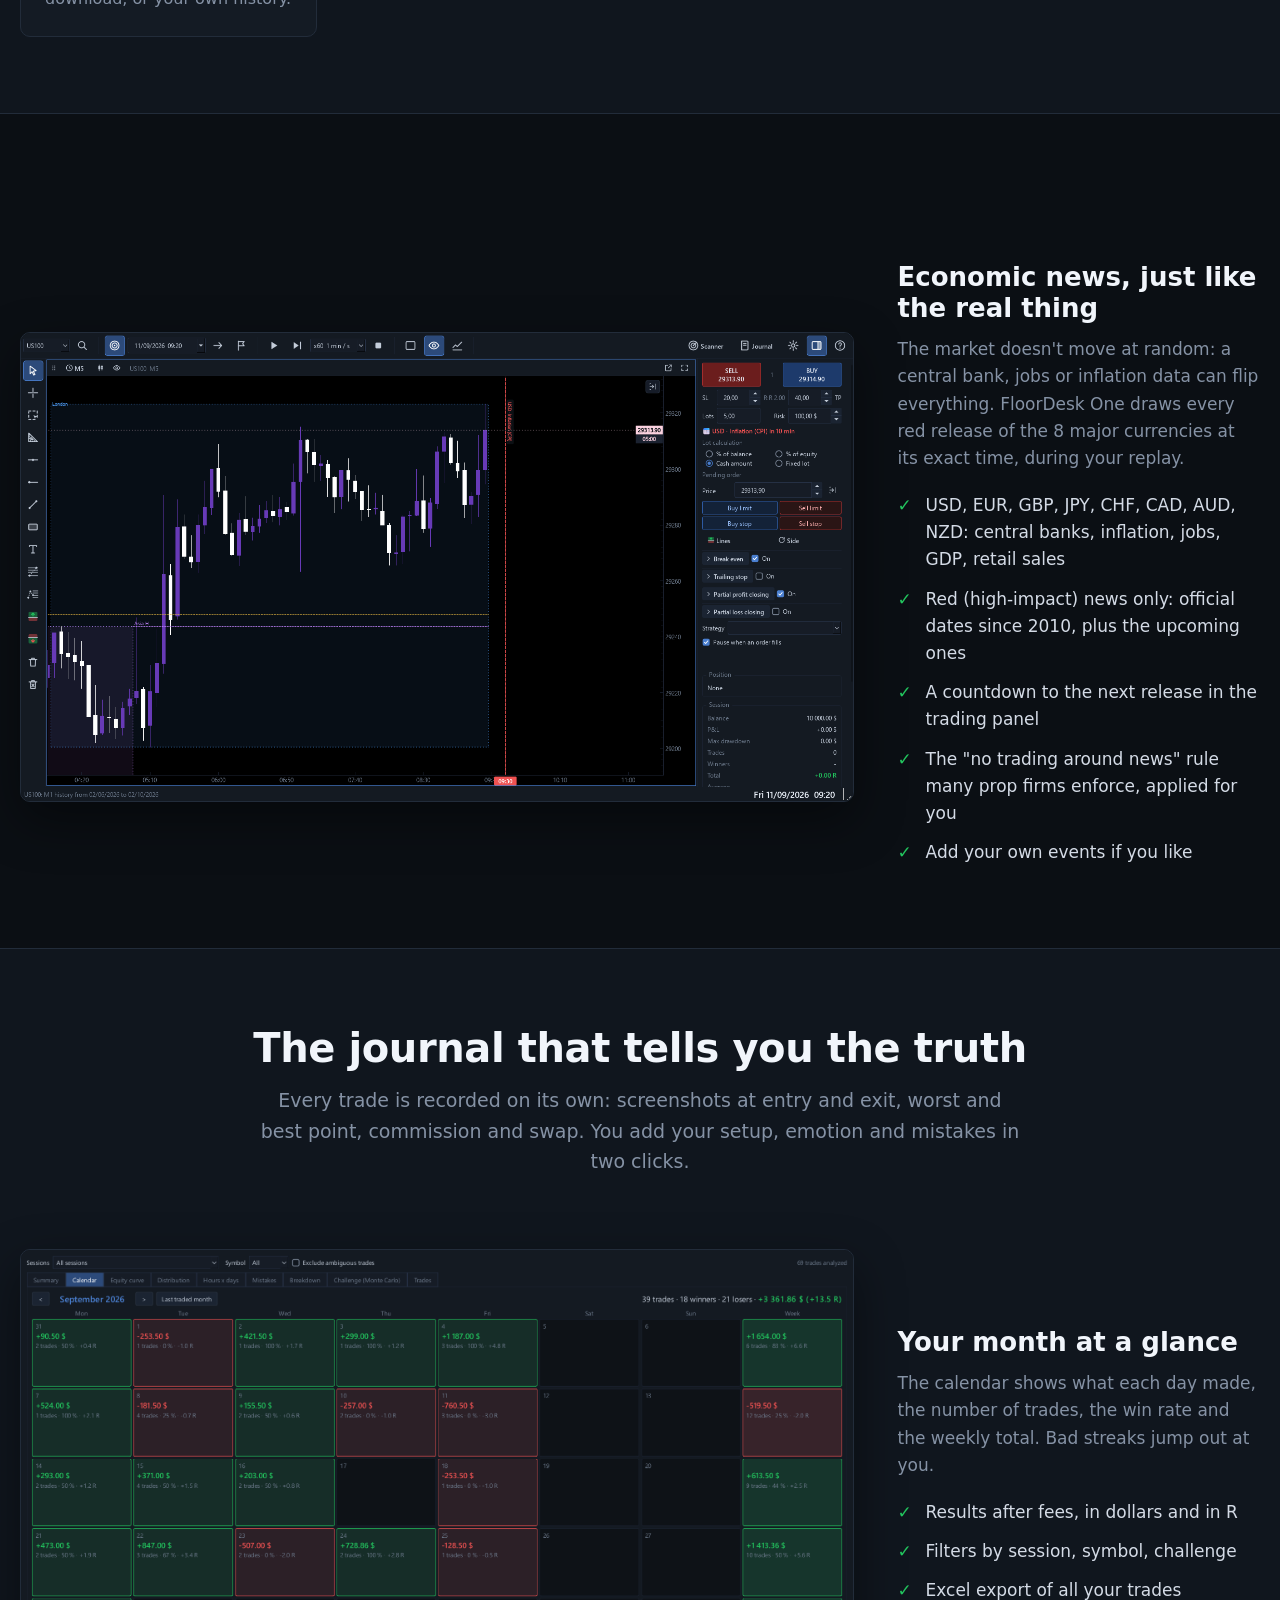
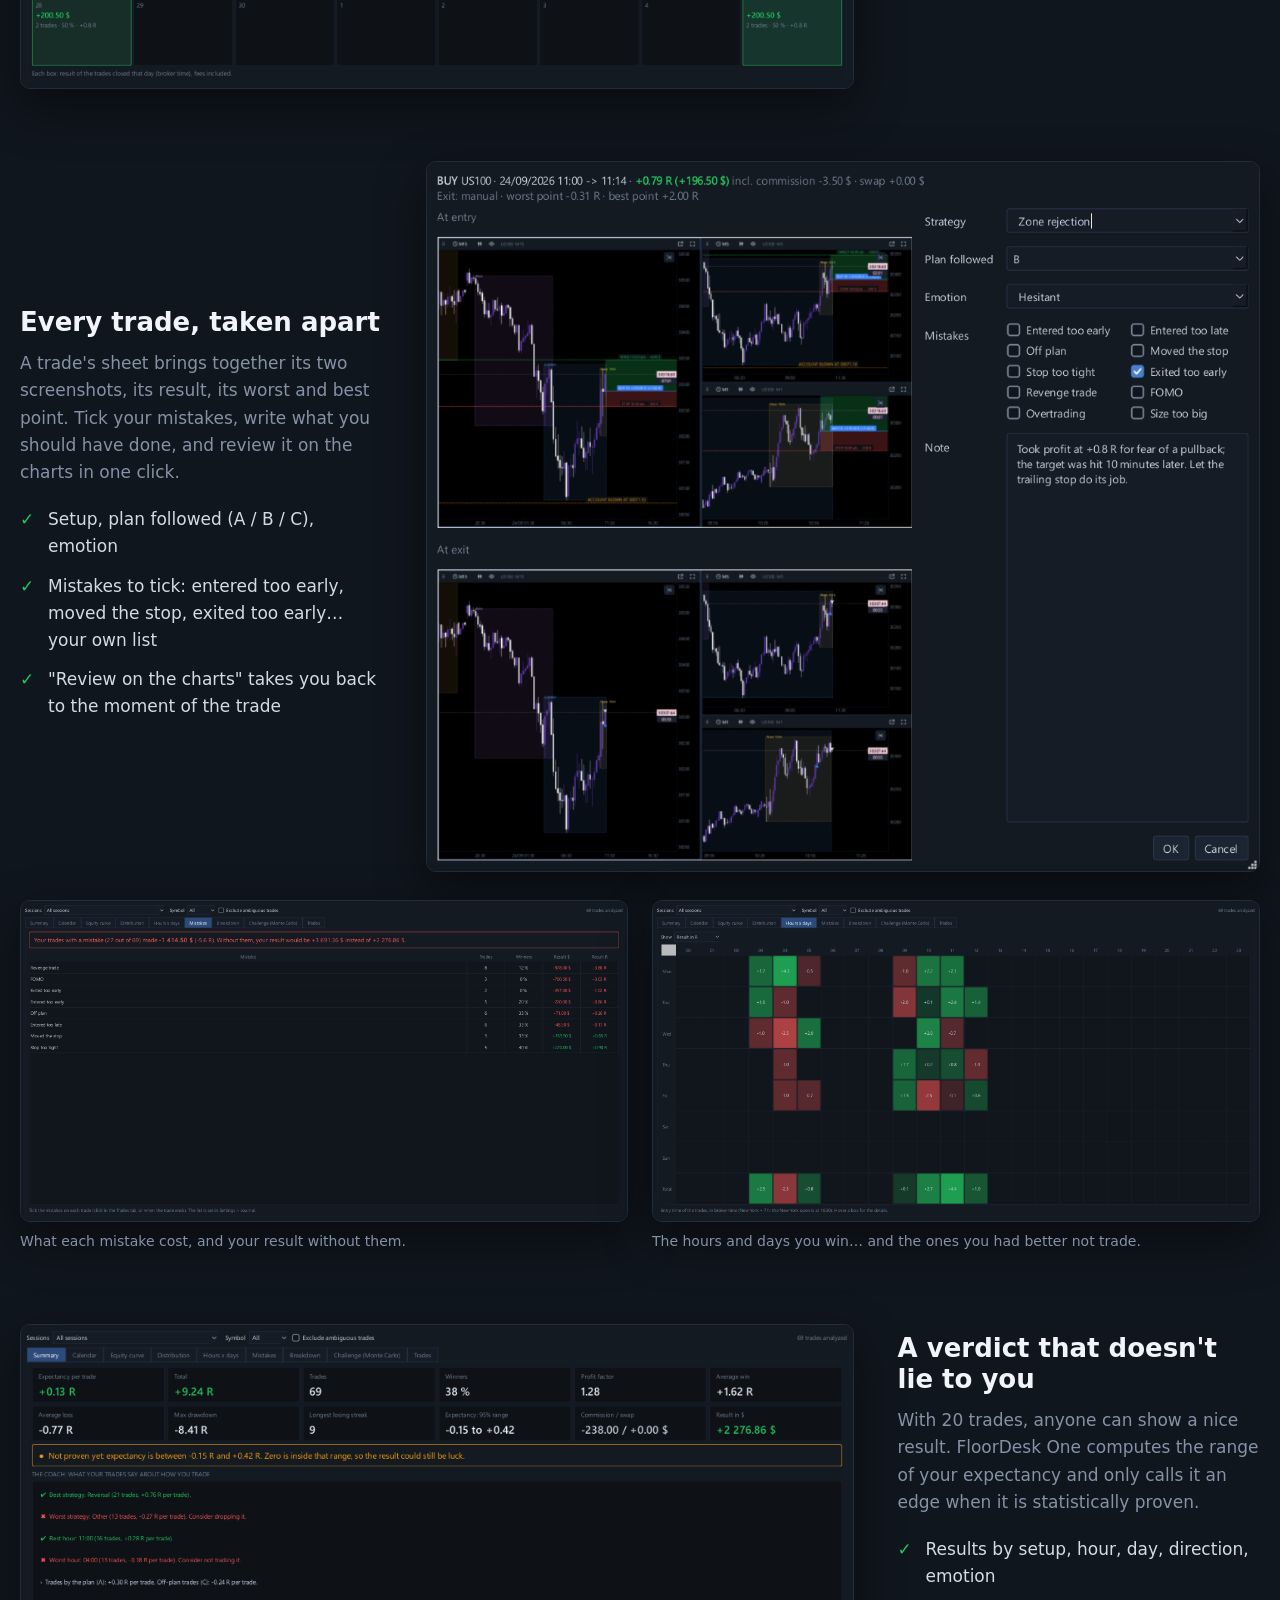
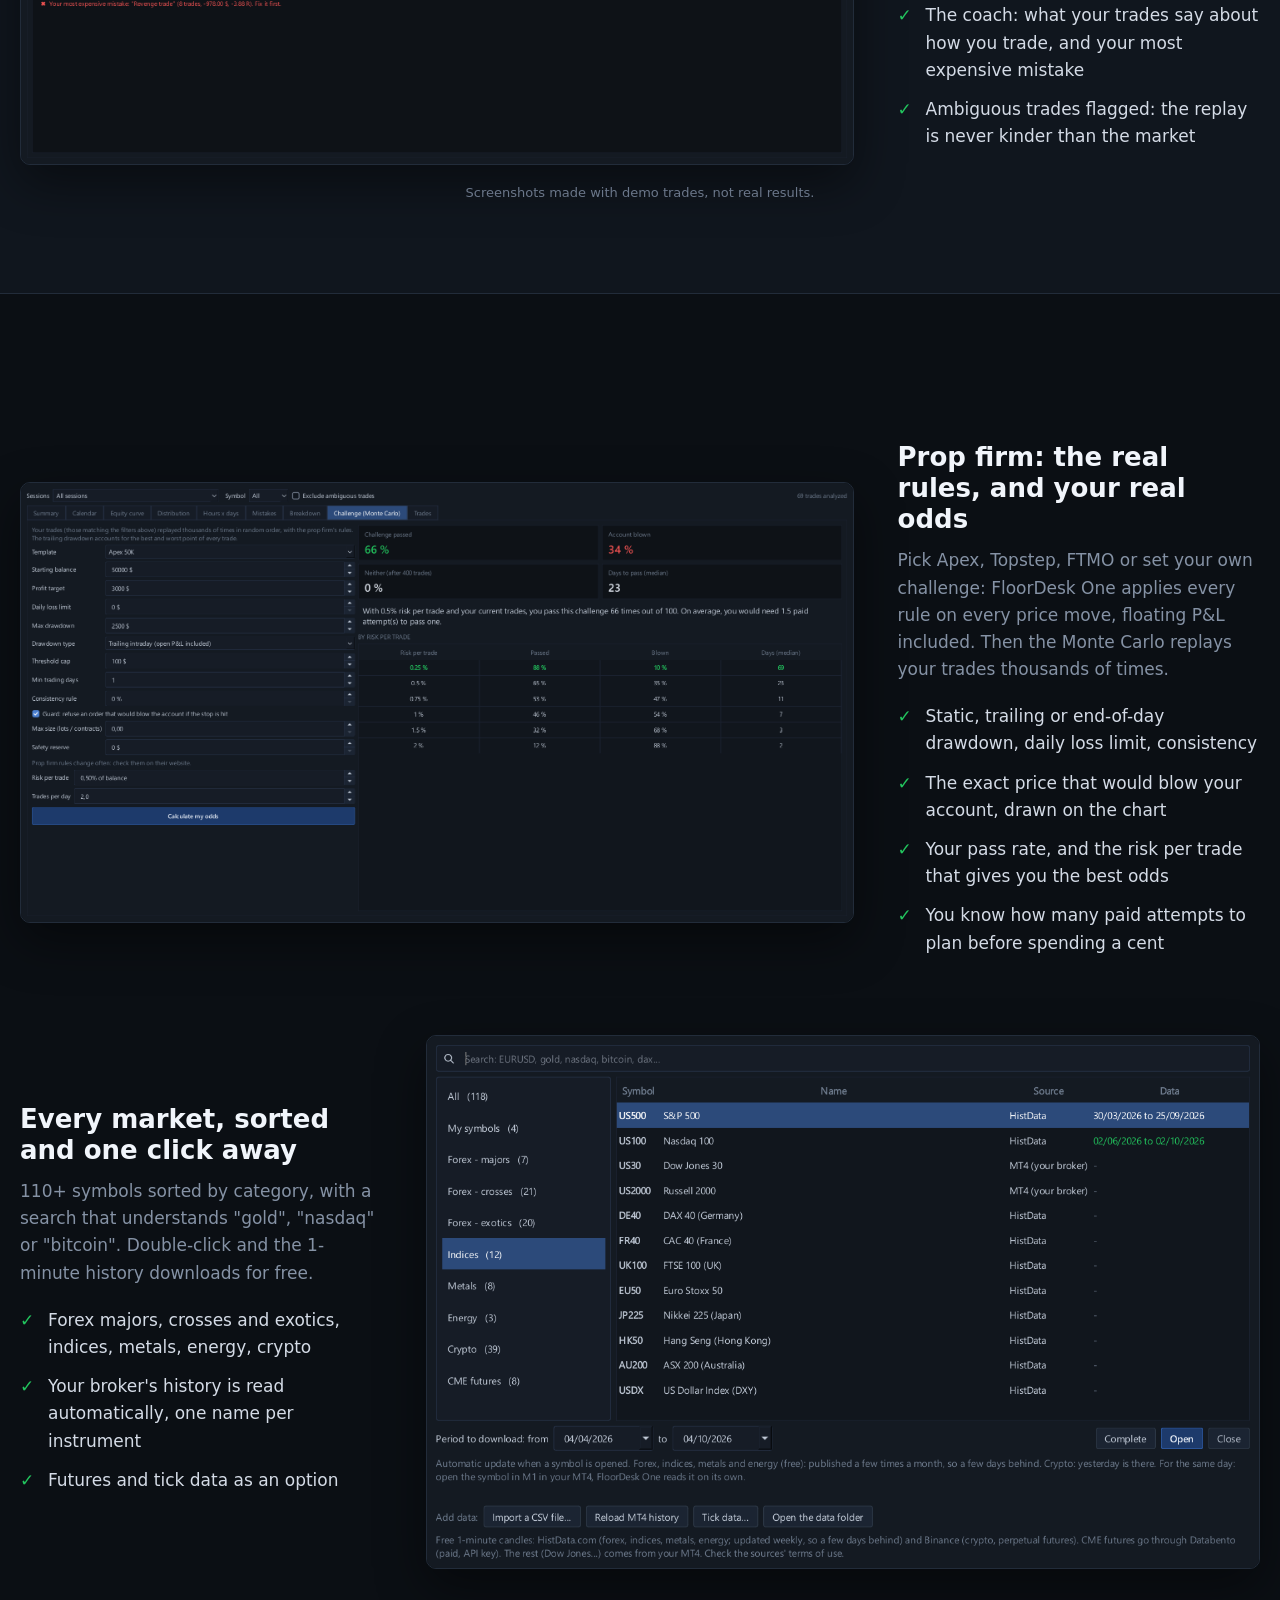
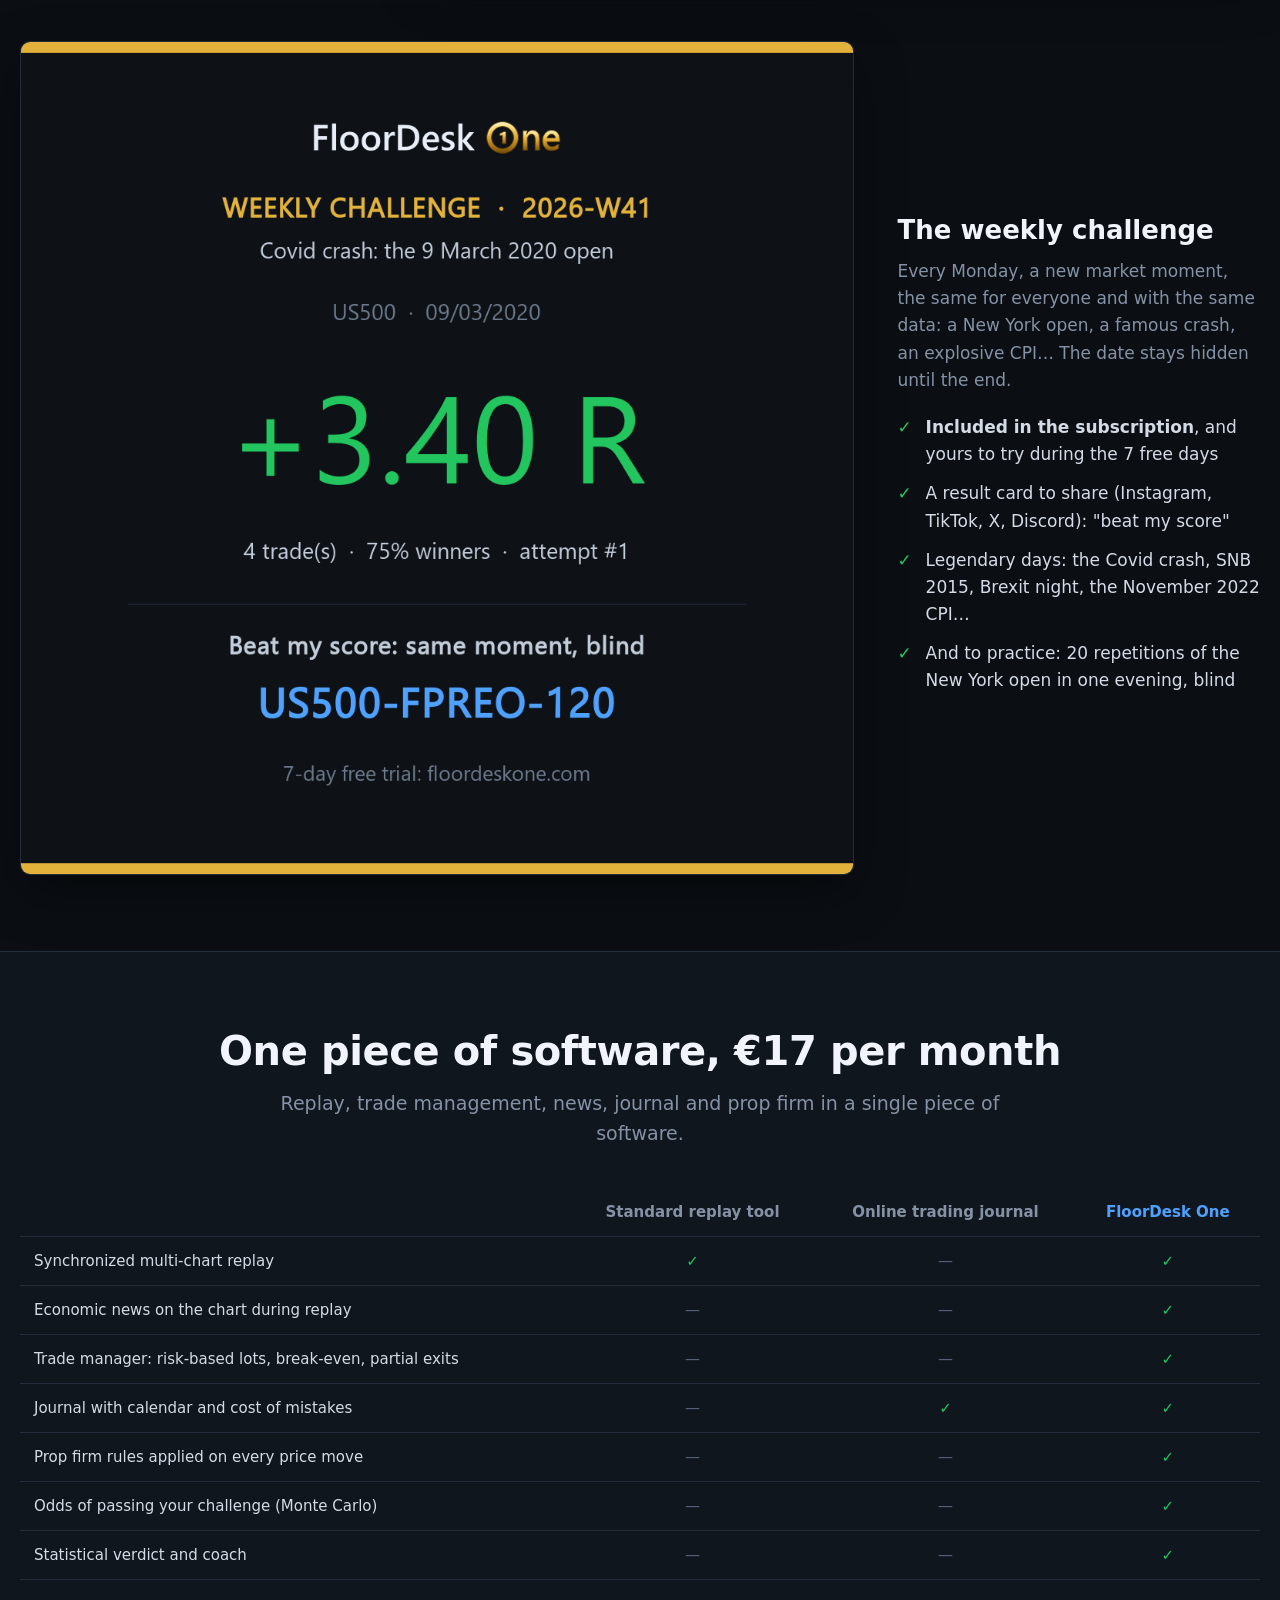
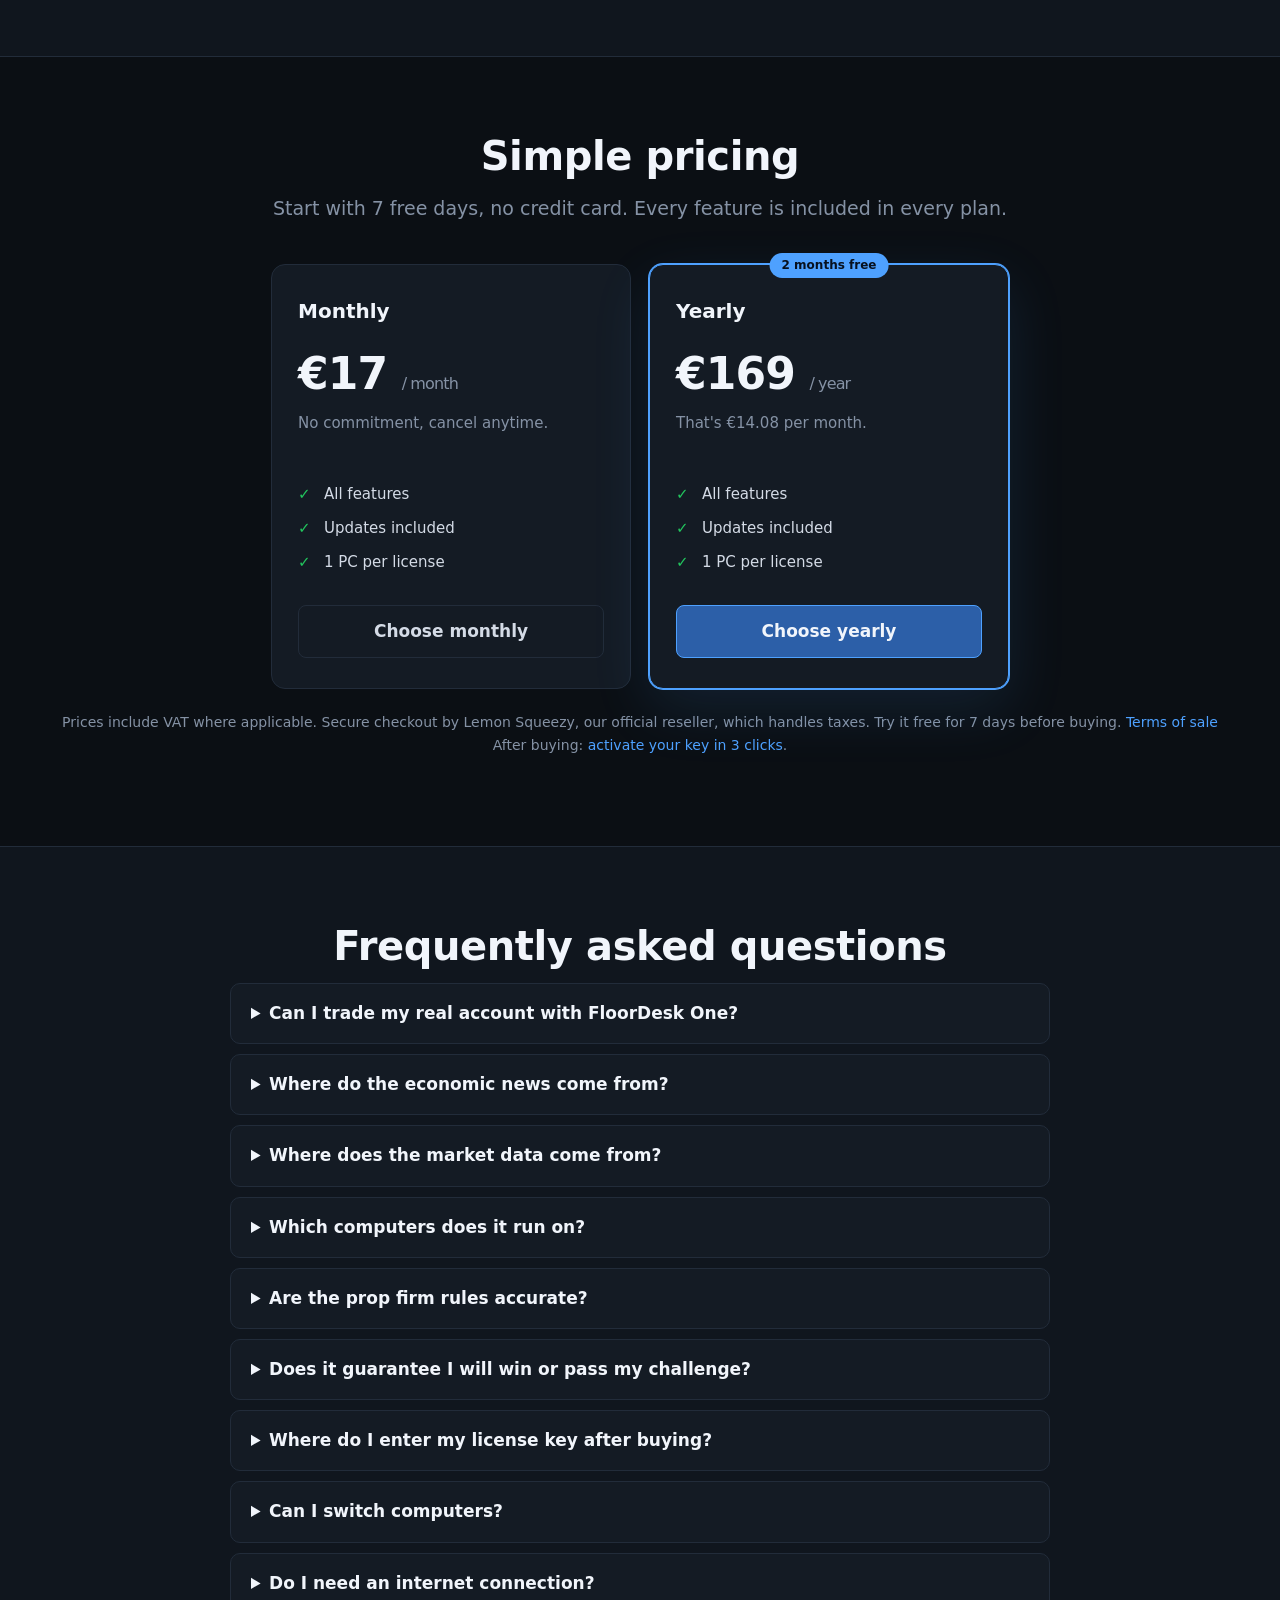
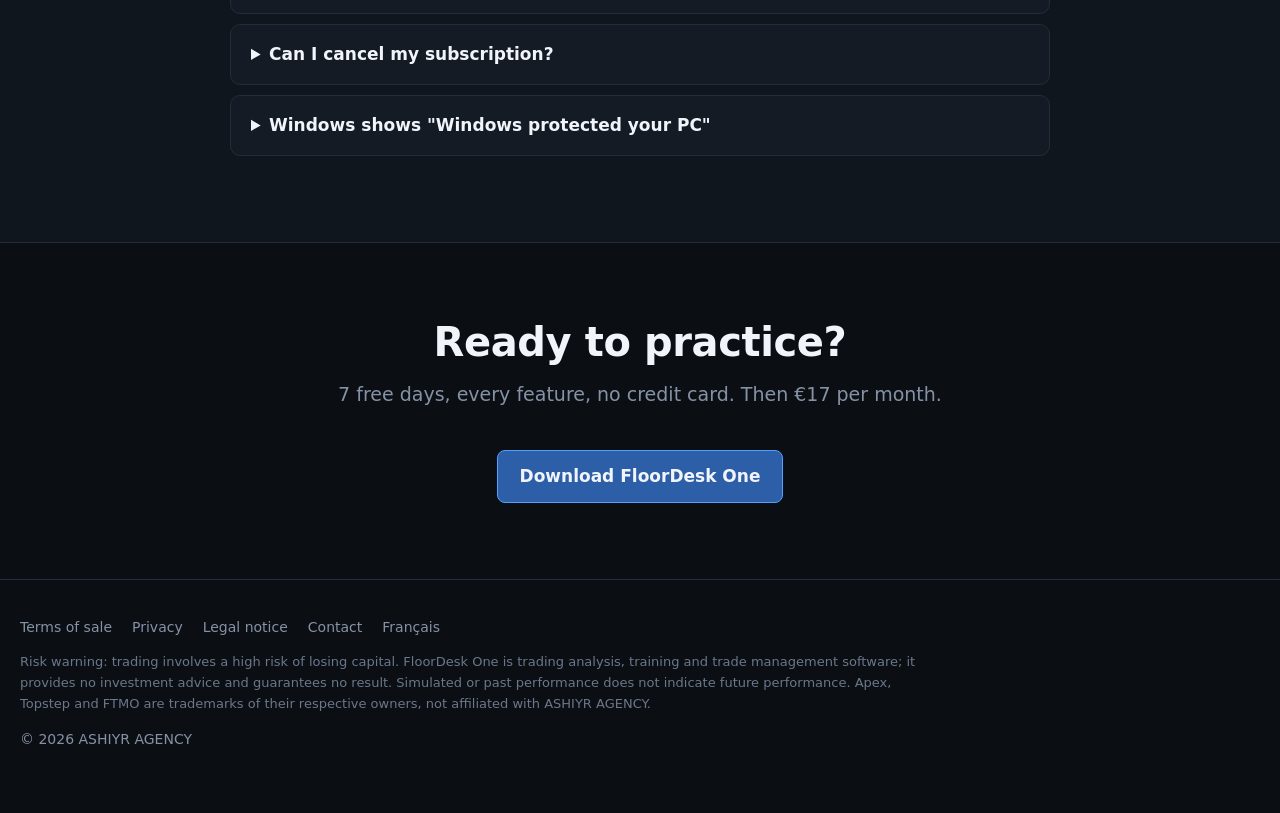
==== commit 428dd902: "Site du 04/10/2026 21:50" ====
--- a/en/index.html
+++ b/en/index.html
@@ -37,7 +37,7 @@
 <section class="accroche">
   <div class="conteneur">
     <h1>Replay, journal, coach, Monte Carlo. <em>All in one.</em></h1>
-    <p class="sous">No more replay platform plus an online journal plus a statistics tool: FloorDesk One brings everything together in one software. Replay the market, every trade is logged automatically, the coach shows you your mistakes and the Monte Carlo computes your real odds. For CFD, futures and prop firm traders.</p>
+    <p class="sous">No more replay platform plus an online journal plus a statistics tool: FloorDesk One brings everything together in one software. Replay the market, every trade is logged automatically, the coach shows you your mistakes and the Monte Carlo computes your real odds. And whenever you want, go live on your broker's prices with MetaTrader 5, included in the subscription. For CFD, futures and prop firm traders.</p>
     <div class="actions">
       <a class="bouton" data-essai href="https://floordesk-one.lemonsqueezy.com/checkout/buy/44c160ba-56e0-42d9-8cfb-51cf7834d410">Download the free trial</a>
       <a class="bouton second" href="#pricing">See pricing</a>
@@ -71,8 +71,8 @@
     <div class="grille">
       <div class="carte"><div class="icone">▦</div><h3>Multi-timeframe charts</h3>
         <p>1 to 4 synchronized charts, from seconds to daily, Heikin Ashi, Renko, Range, tick charts.</p></div>
-      <div class="carte"><div class="icone">▶</div><h3>Market replay</h3>
-        <p>Replay any session candle by candle, from real time up to x3000. No candle ever reveals the future.</p></div>
+      <div class="carte"><div class="icone">▶</div><h3>Replay and live</h3>
+        <p>Replay any session candle by candle, up to x3000. Or practice live on your broker's prices, with MetaTrader 5.</p></div>
       <div class="carte"><div class="icone">⚑</div><h3>Economic news</h3>
         <p>NFP, CPI, Fed decisions: every release at its exact time on the chart, since 2010.</p></div>
       <div class="carte"><div class="icone">⚙</div><h3>Trade manager</h3>
@@ -265,15 +265,16 @@
   <div class="conteneur" style="max-width:860px">
     <h2 class="centre">Frequently asked questions</h2>
     <details><summary>Can I trade my real account with FloorDesk One?</summary>
-      <p>No. FloorDesk One is practice software: you replay the past with a simulated account, no real money. Keep your
-        usual platform for your real account.</p></details>
+      <p>Not yet. FloorDesk One is practice software: in replay and live alike, your orders are simulated, no real money.
+        Live, you see your broker's real prices through MetaTrader 5 (installed on your PC, a free demo is enough). Keep
+        your usual platform to place your real orders.</p></details>
     <details><summary>Where do the economic news come from?</summary>
       <p>From each country's official calendars: central banks (Fed, ECB, Bank of England, Bank of Japan, SNB, Bank
         of Canada, RBA, RBNZ) and statistics offices. Dates run from 2010 to next year. You can add your own events.</p></details>
     <details><summary>Where does the market data come from?</summary>
       <p>The Symbols window downloads the 1-minute history of 110+ symbols for free (forex, indices, metals, energy,
         crypto). FloorDesk One also reads your broker platform's history and CSV files, and, as an option, tick data and
-        futures.</p></details>
+        futures. Live, prices come from your broker through MetaTrader 5, and crypto from Binance.</p></details>
     <details><summary>Which computers does it run on?</summary>
       <p>Windows 10 and 11 (64-bit). No Mac version yet.</p></details>
     <details><summary>Are the prop firm rules accurate?</summary>
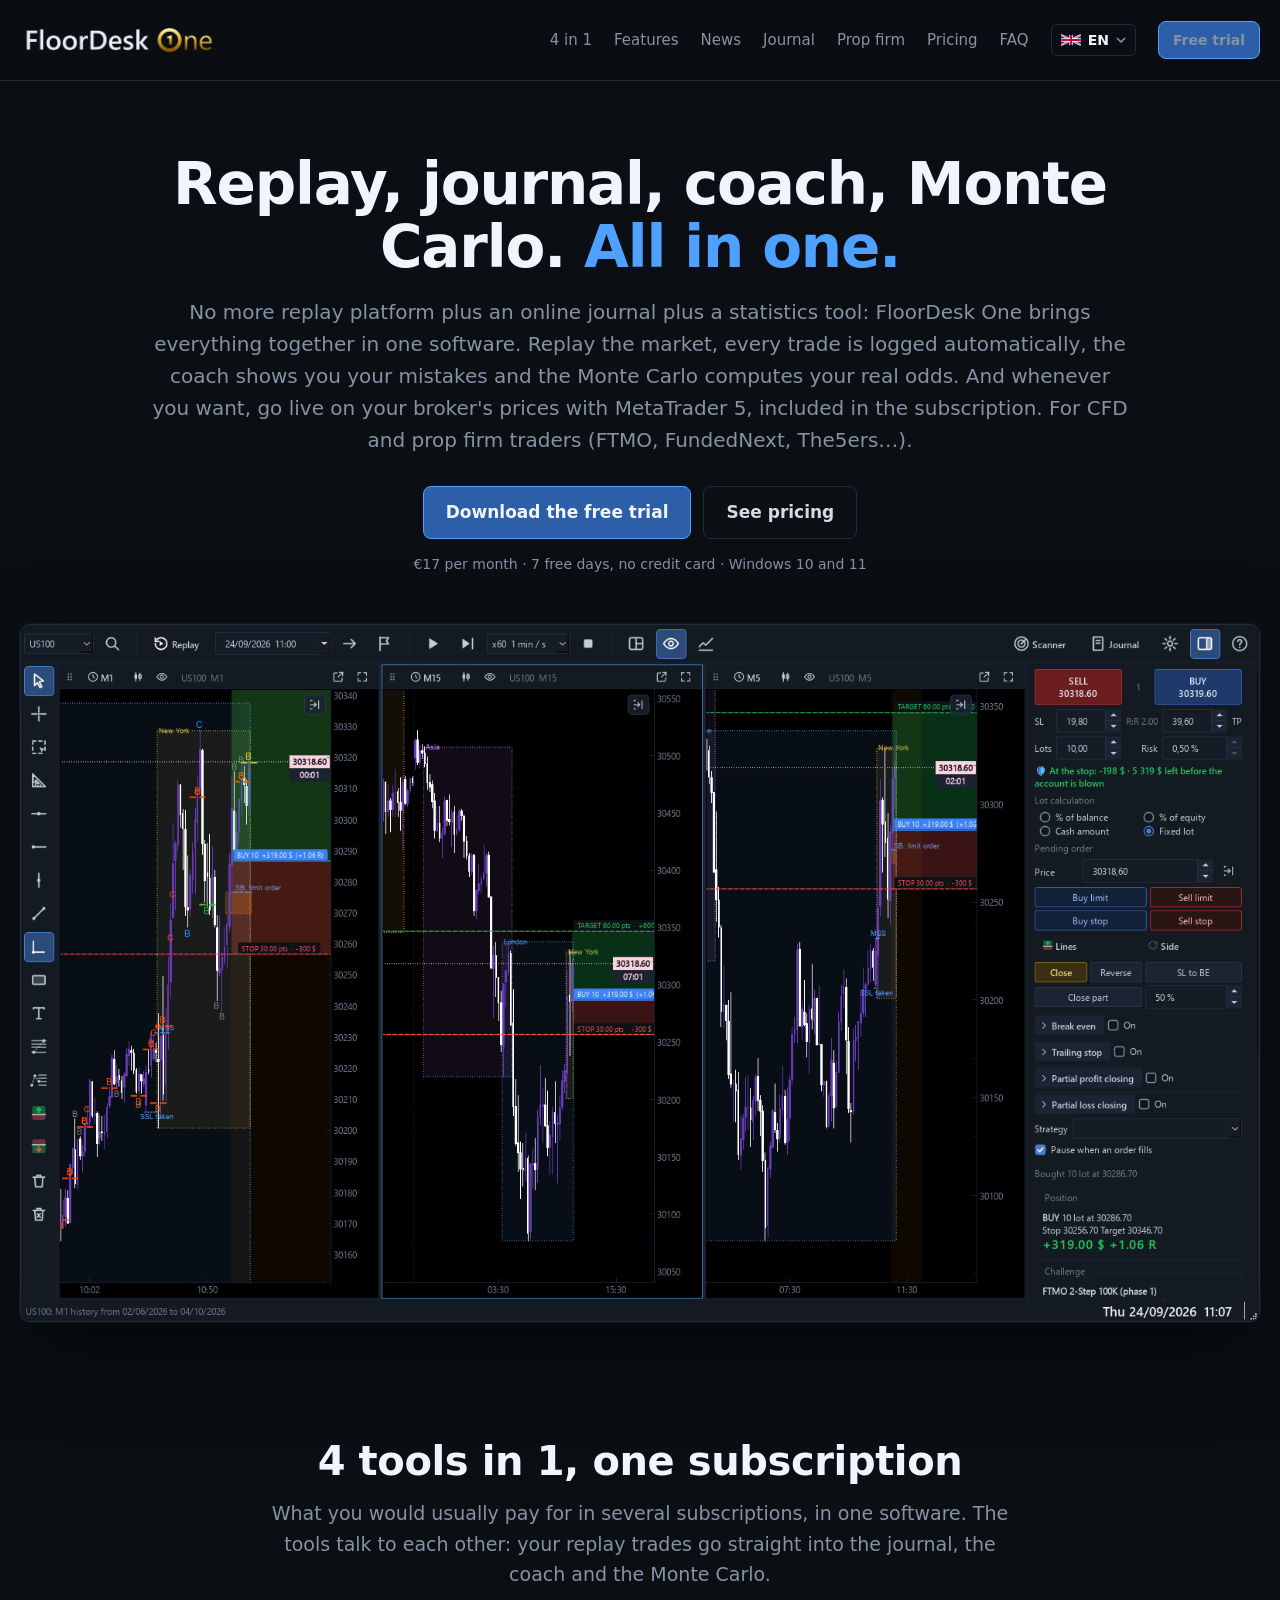
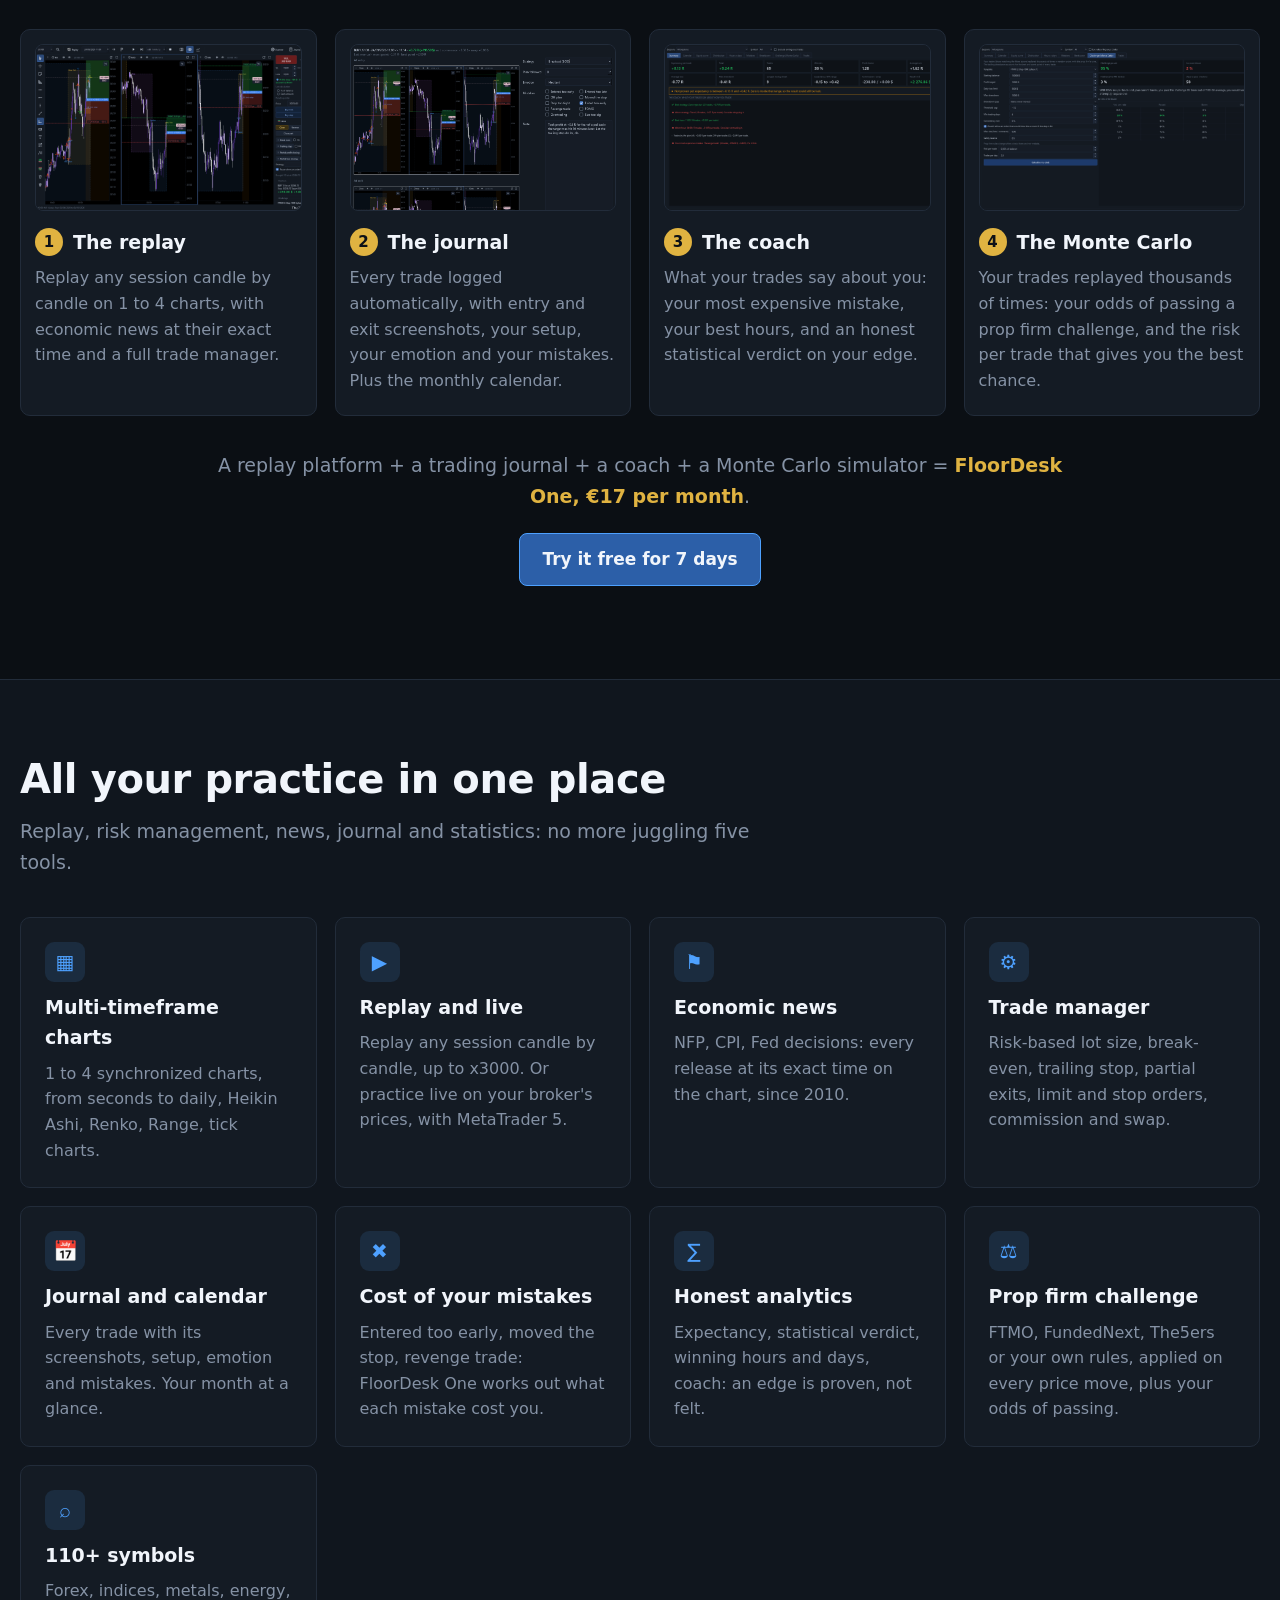
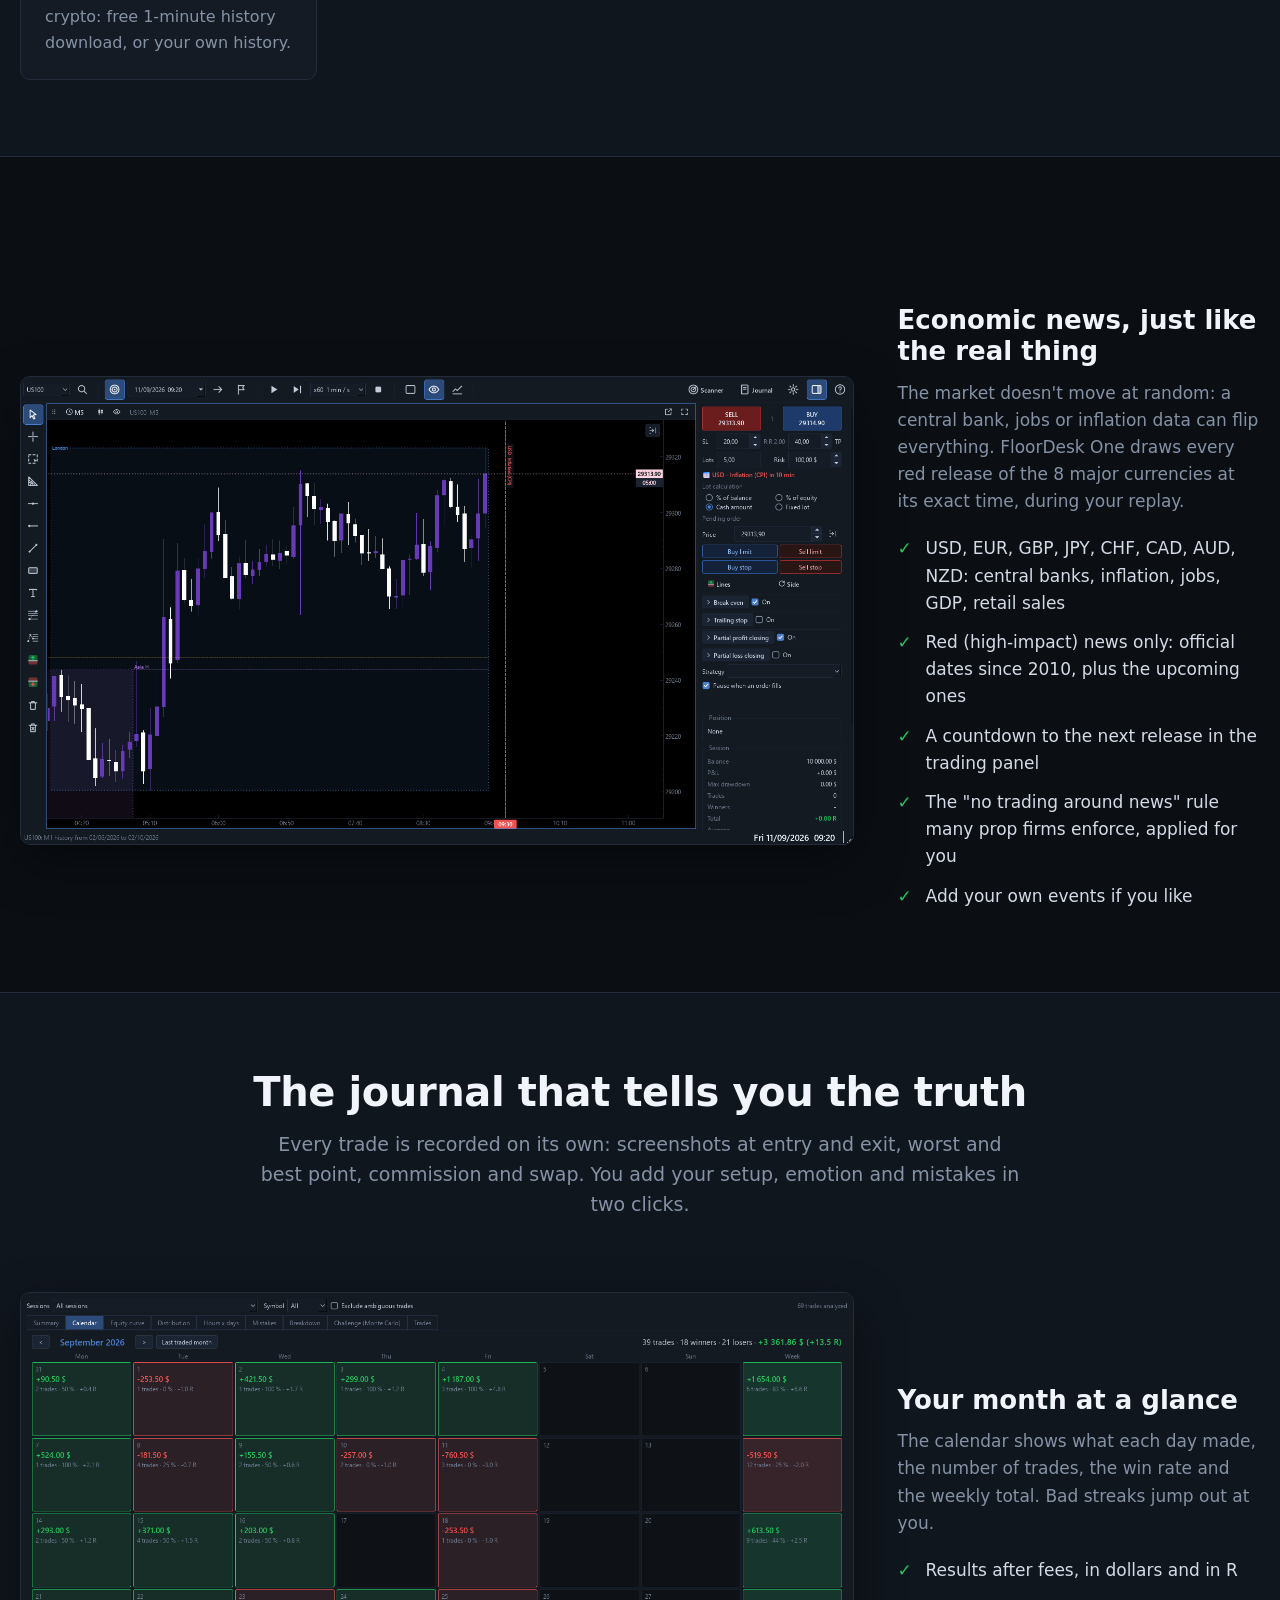
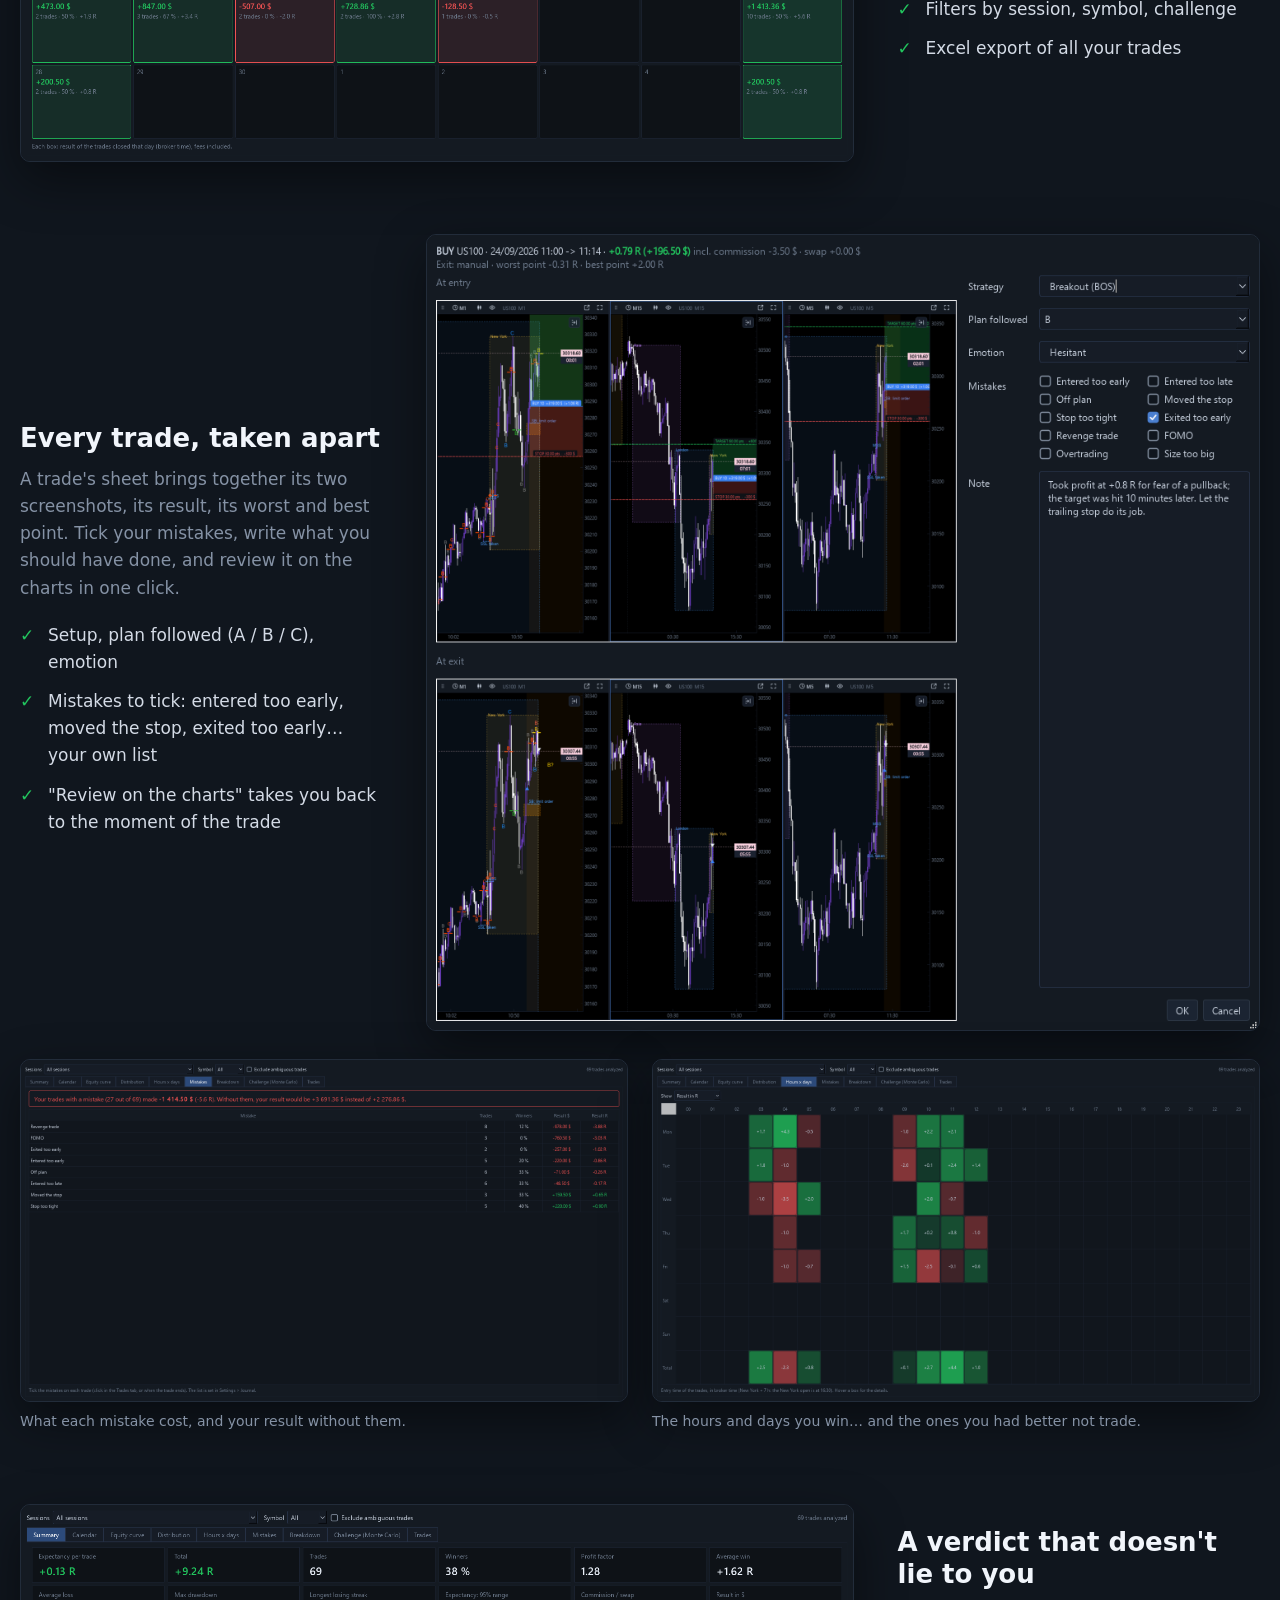
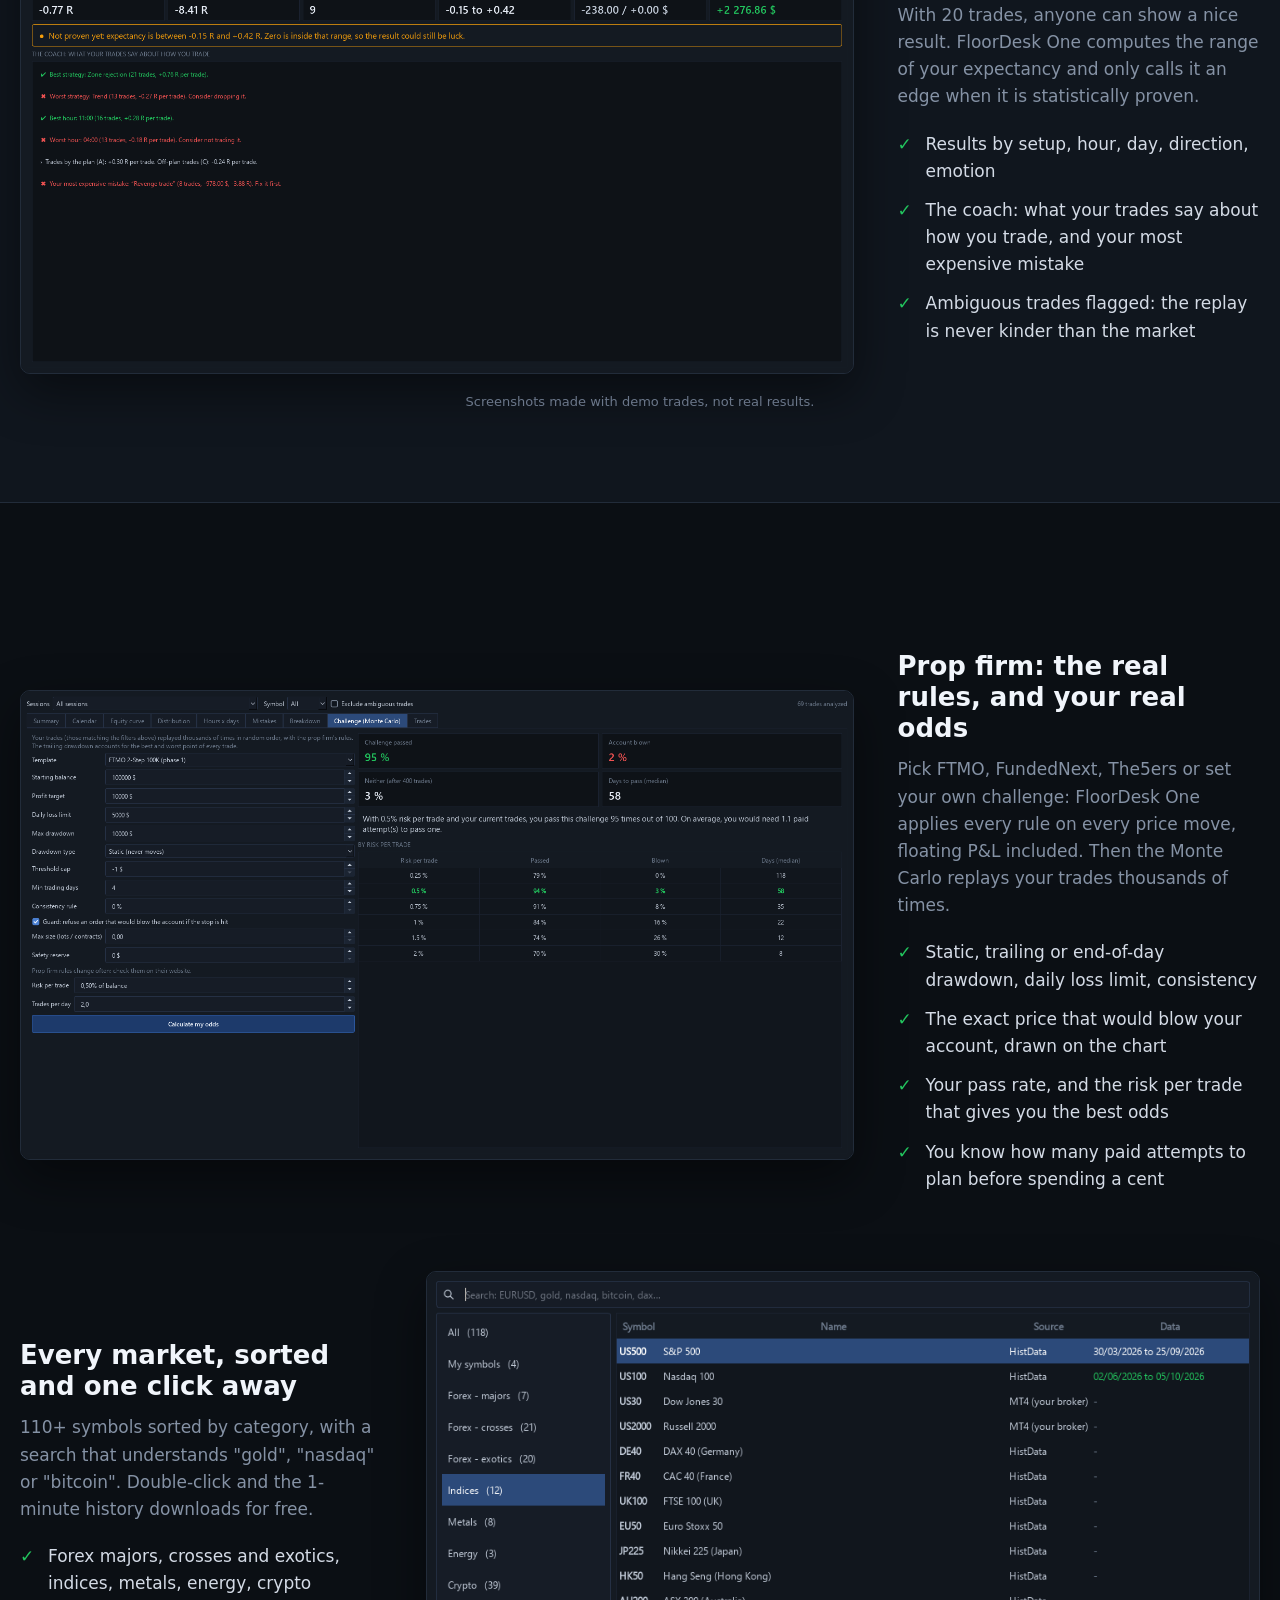
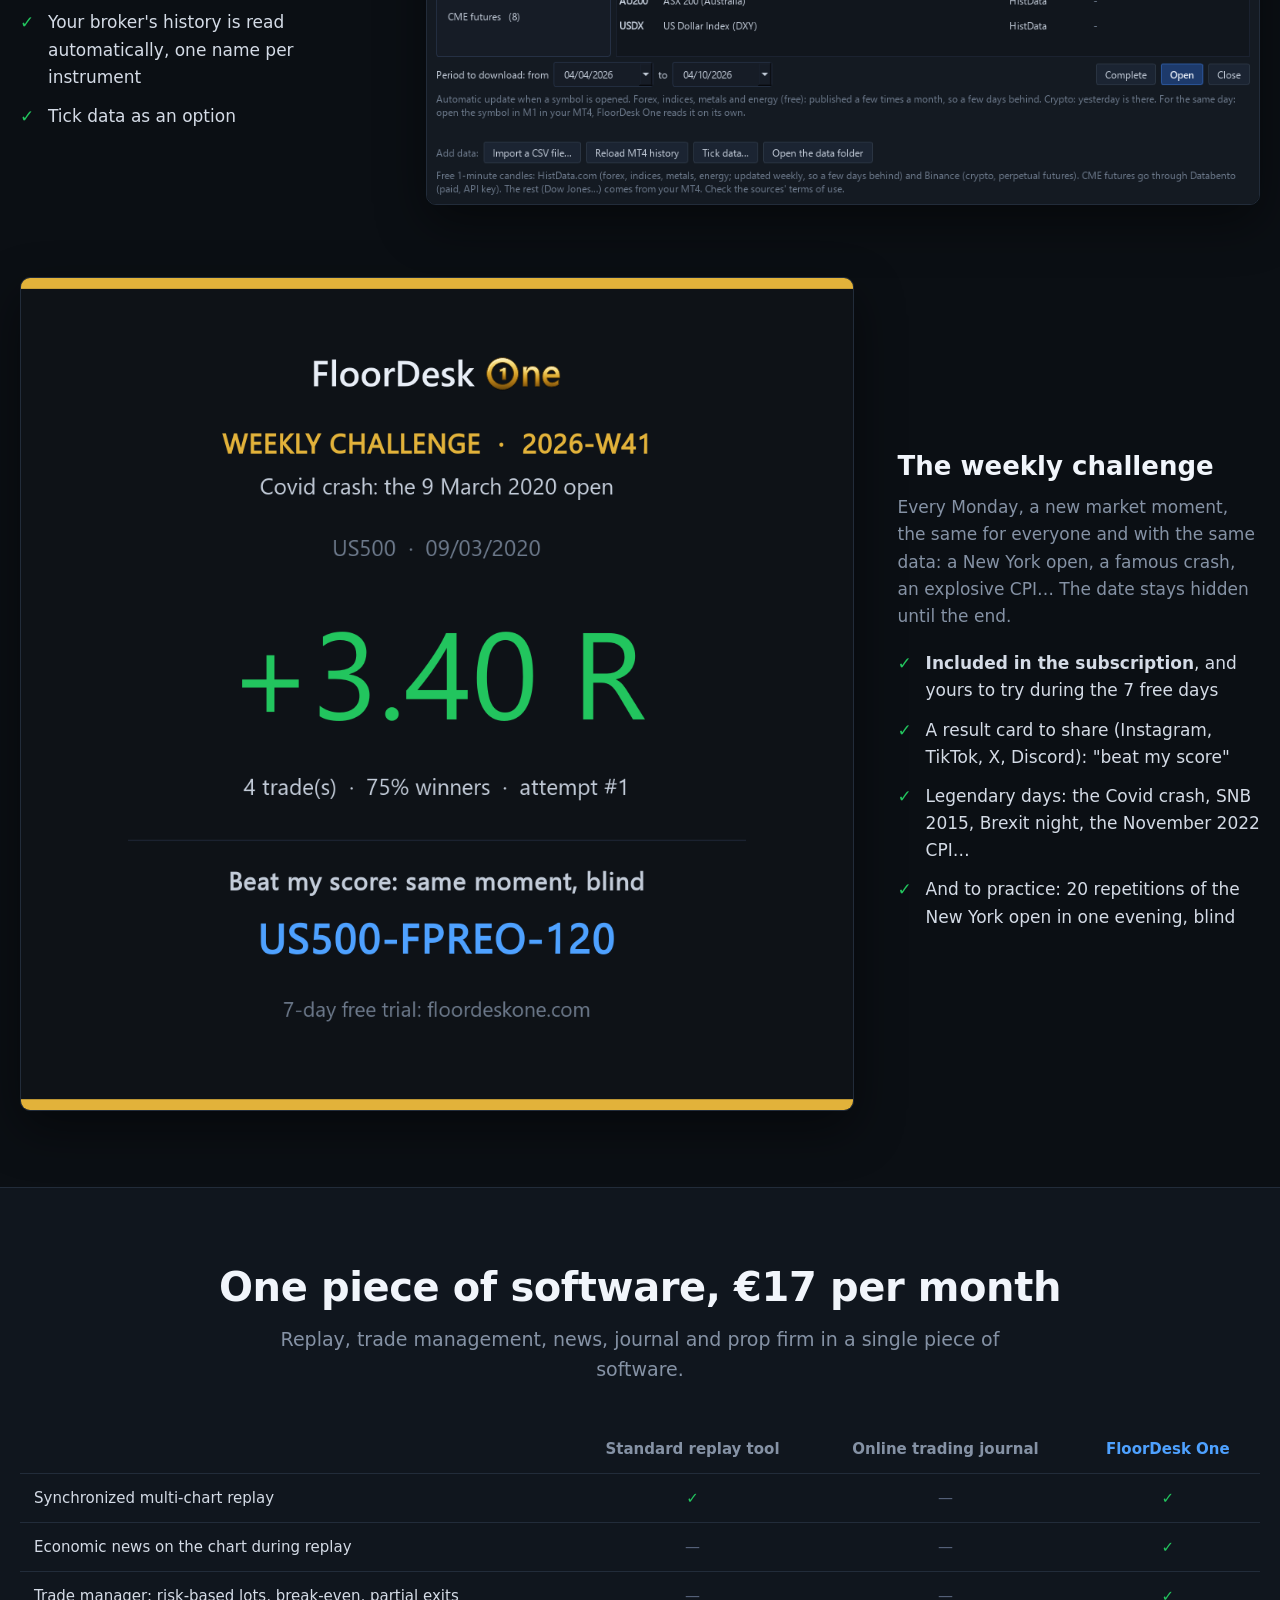
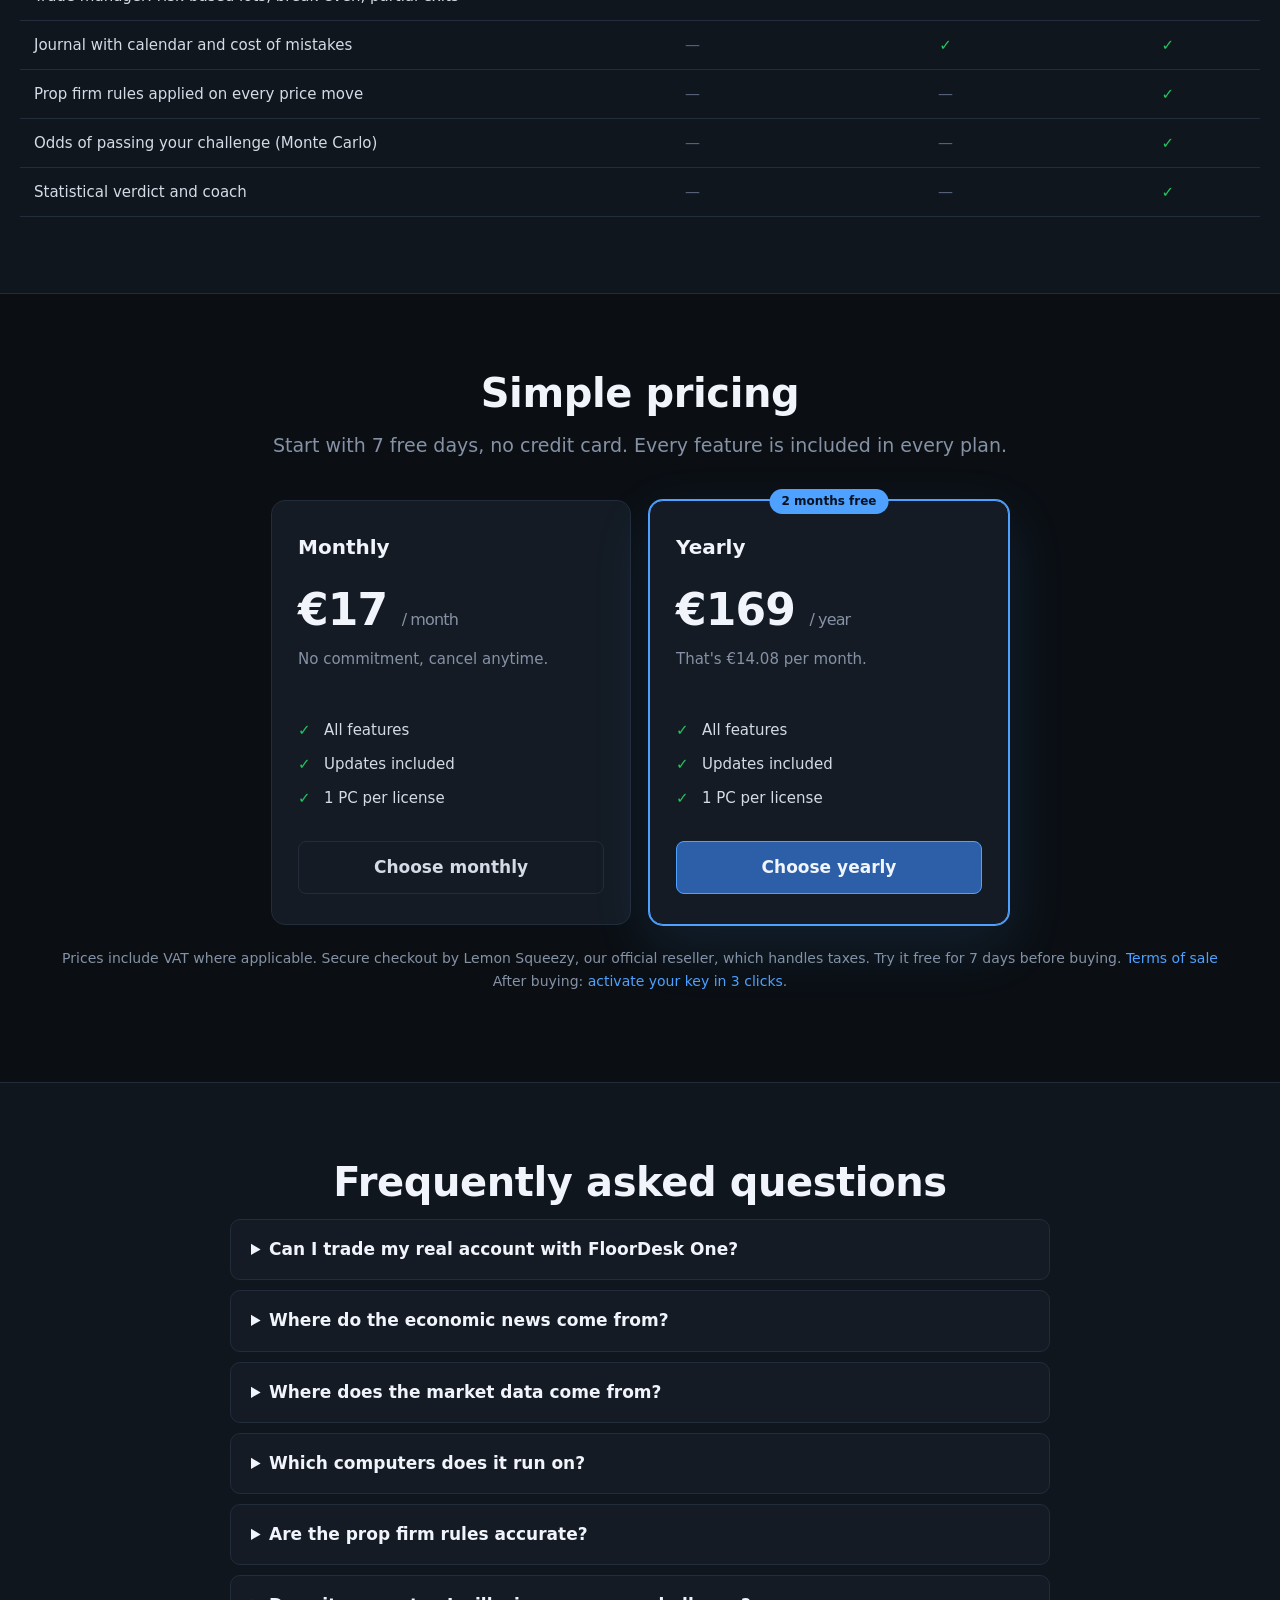
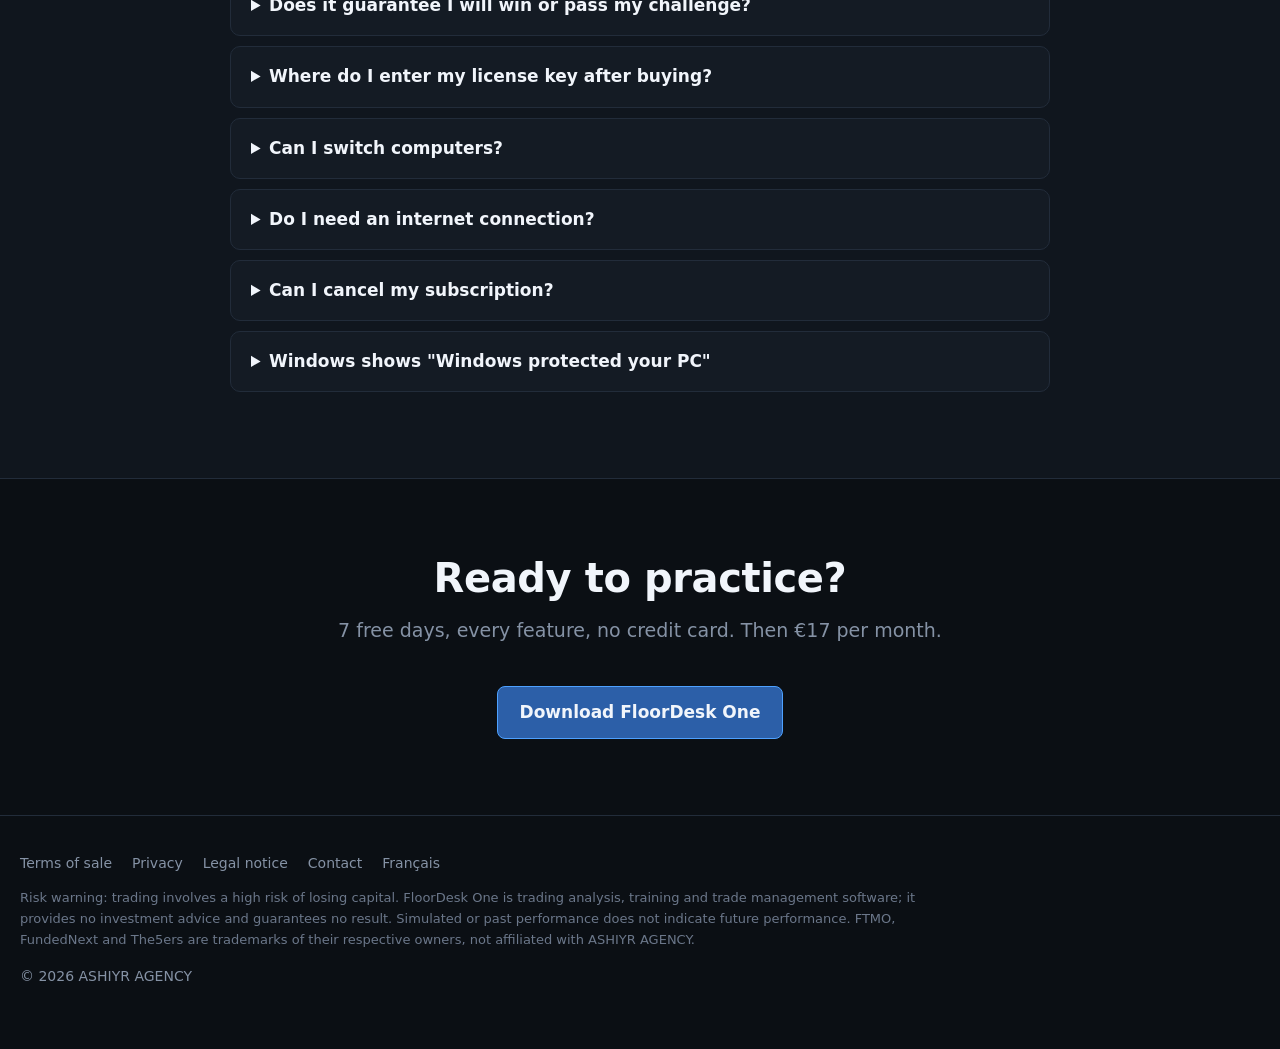
==== commit a7d6f832: "Site du 04/10/2026 22:49" ====
--- a/en/index.html
+++ b/en/index.html
@@ -4,7 +4,7 @@
 <meta charset="utf-8">
 <meta name="viewport" content="width=device-width, initial-scale=1">
 <title>FloorDesk One — replay, journal, coach and Monte Carlo in one software</title>
-<meta name="description" content="FloorDesk One, the all-in-one Windows software for CFD, futures and prop firm traders: multi-chart replay with economic news, trading journal with screenshots and calendar, coach and statistics, Monte Carlo of your challenge. €17 per month, 7-day free trial.">
+<meta name="description" content="FloorDesk One, the all-in-one Windows software for CFD and prop firm traders: multi-chart replay with economic news, trading journal with screenshots and calendar, coach and statistics, Monte Carlo of your challenge. €17 per month, 7-day free trial.">
 <link rel="alternate" hreflang="fr" href="../index.html">
 <link rel="alternate" hreflang="pt-BR" href="../pt/index.html">
 <link rel="alternate" hreflang="es" href="../es/index.html">
@@ -37,13 +37,13 @@
 <section class="accroche">
   <div class="conteneur">
     <h1>Replay, journal, coach, Monte Carlo. <em>All in one.</em></h1>
-    <p class="sous">No more replay platform plus an online journal plus a statistics tool: FloorDesk One brings everything together in one software. Replay the market, every trade is logged automatically, the coach shows you your mistakes and the Monte Carlo computes your real odds. And whenever you want, go live on your broker's prices with MetaTrader 5, included in the subscription. For CFD, futures and prop firm traders.</p>
+    <p class="sous">No more replay platform plus an online journal plus a statistics tool: FloorDesk One brings everything together in one software. Replay the market, every trade is logged automatically, the coach shows you your mistakes and the Monte Carlo computes your real odds. And whenever you want, go live on your broker's prices with MetaTrader 5, included in the subscription. For CFD and prop firm traders (FTMO, FundedNext, The5ers…).</p>
     <div class="actions">
       <a class="bouton" data-essai href="https://floordesk-one.lemonsqueezy.com/checkout/buy/44c160ba-56e0-42d9-8cfb-51cf7834d410">Download the free trial</a>
       <a class="bouton second" href="#pricing">See pricing</a>
     </div>
     <div class="note">€17 per month · 7 free days, no credit card · Windows 10 and 11</div>
-    <div class="capture-principale"><img src="../img/en/principal.png" alt="FloorDesk One: three synchronized US100 charts, an open position with its stop and target zones, the trade manager and the Apex challenge" width="2000" height="1055"></div>
+    <div class="capture-principale"><img src="../img/en/principal.png" alt="FloorDesk One: three synchronized US100 charts, an open position with its stop and target zones, the trade manager and the FTMO challenge" width="2000" height="1055"></div>
   </div>
 </section>
 
@@ -84,7 +84,7 @@
       <div class="carte"><div class="icone">∑</div><h3>Honest analytics</h3>
         <p>Expectancy, statistical verdict, winning hours and days, coach: an edge is proven, not felt.</p></div>
       <div class="carte"><div class="icone">⚖</div><h3>Prop firm challenge</h3>
-        <p>Apex, Topstep, FTMO or your own rules, applied on every price move, plus your odds of passing.</p></div>
+        <p>FTMO, FundedNext, The5ers or your own rules, applied on every price move, plus your odds of passing.</p></div>
       <div class="carte"><div class="icone">⌕</div><h3>110+ symbols</h3>
         <p>Forex, indices, metals, energy, crypto: free 1-minute history download, or your own history.</p></div>
     </div>
@@ -173,7 +173,7 @@
       <div><a class="zoom" href="../img/en/montecarlo.png" target="_blank" rel="noopener"><img src="../img/en/montecarlo.png" alt="Monte Carlo: probability of passing the challenge by risk per trade" loading="lazy" width="2000" height="1055"></a></div>
       <div>
         <h3>Prop firm: the real rules, and your real odds</h3>
-        <p>Pick Apex, Topstep, FTMO or set your own challenge: FloorDesk One applies every rule on every price move, floating
+        <p>Pick FTMO, FundedNext, The5ers or set your own challenge: FloorDesk One applies every rule on every price move, floating
           P&amp;L included. Then the Monte Carlo replays your trades thousands of times.</p>
         <ul>
           <li>Static, trailing or end-of-day drawdown, daily loss limit, consistency</li>
@@ -184,7 +184,7 @@
       </div>
     </div>
     <div class="duo inverse">
-      <div><a class="zoom" href="../img/en/symboles.png" target="_blank" rel="noopener"><img src="../img/en/symboles.png" alt="Symbols window: forex, indices, metals, energy, crypto, futures, with search" loading="lazy" width="1250" height="800"></a></div>
+      <div><a class="zoom" href="../img/en/symboles.png" target="_blank" rel="noopener"><img src="../img/en/symboles.png" alt="Symbols window: forex, indices, metals, energy, crypto, with search" loading="lazy" width="1250" height="800"></a></div>
       <div>
         <h3>Every market, sorted and one click away</h3>
         <p>110+ symbols sorted by category, with a search that understands "gold", "nasdaq" or "bitcoin". Double-click and
@@ -192,7 +192,7 @@
         <ul>
           <li>Forex majors, crosses and exotics, indices, metals, energy, crypto</li>
           <li>Your broker's history is read automatically, one name per instrument</li>
-          <li>Futures and tick data as an option</li>
+          <li>Tick data as an option</li>
         </ul>
       </div>
     </div>
@@ -273,12 +273,12 @@
         of Canada, RBA, RBNZ) and statistics offices. Dates run from 2010 to next year. You can add your own events.</p></details>
     <details><summary>Where does the market data come from?</summary>
       <p>The Symbols window downloads the 1-minute history of 110+ symbols for free (forex, indices, metals, energy,
-        crypto). FloorDesk One also reads your broker platform's history and CSV files, and, as an option, tick data and
-        futures. Live, prices come from your broker through MetaTrader 5, and crypto from Binance.</p></details>
+        crypto). FloorDesk One also reads your broker platform's history and CSV files, and, as an option, tick
+        data. Live, prices come from your broker through MetaTrader 5, and crypto from Binance.</p></details>
     <details><summary>Which computers does it run on?</summary>
       <p>Windows 10 and 11 (64-bit). No Mac version yet.</p></details>
     <details><summary>Are the prop firm rules accurate?</summary>
-      <p>The Apex, Topstep and FTMO templates follow their main rules, and everything can be edited. Prop firms change
+      <p>The FTMO, FundedNext and The5ers templates follow their main rules, and everything can be edited. Prop firms change
         their conditions regularly: always check them on their website before a real challenge.</p></details>
     <details><summary>Does it guarantee I will win or pass my challenge?</summary>
       <p>No. FloorDesk One is analysis and practice software: it shows you honestly what your trades and
@@ -318,7 +318,7 @@
     </div>
     <p class="avertissement">Risk warning: trading involves a high risk of losing capital. FloorDesk One is trading analysis,
       training and trade management software; it provides no investment advice and guarantees no result. Simulated or
-      past performance does not indicate future performance. Apex, Topstep and FTMO are trademarks of their respective
+      past performance does not indicate future performance. FTMO, FundedNext and The5ers are trademarks of their respective
       owners, not affiliated with ASHIYR AGENCY.</p>
     <p>© 2026 ASHIYR AGENCY</p>
   </div>
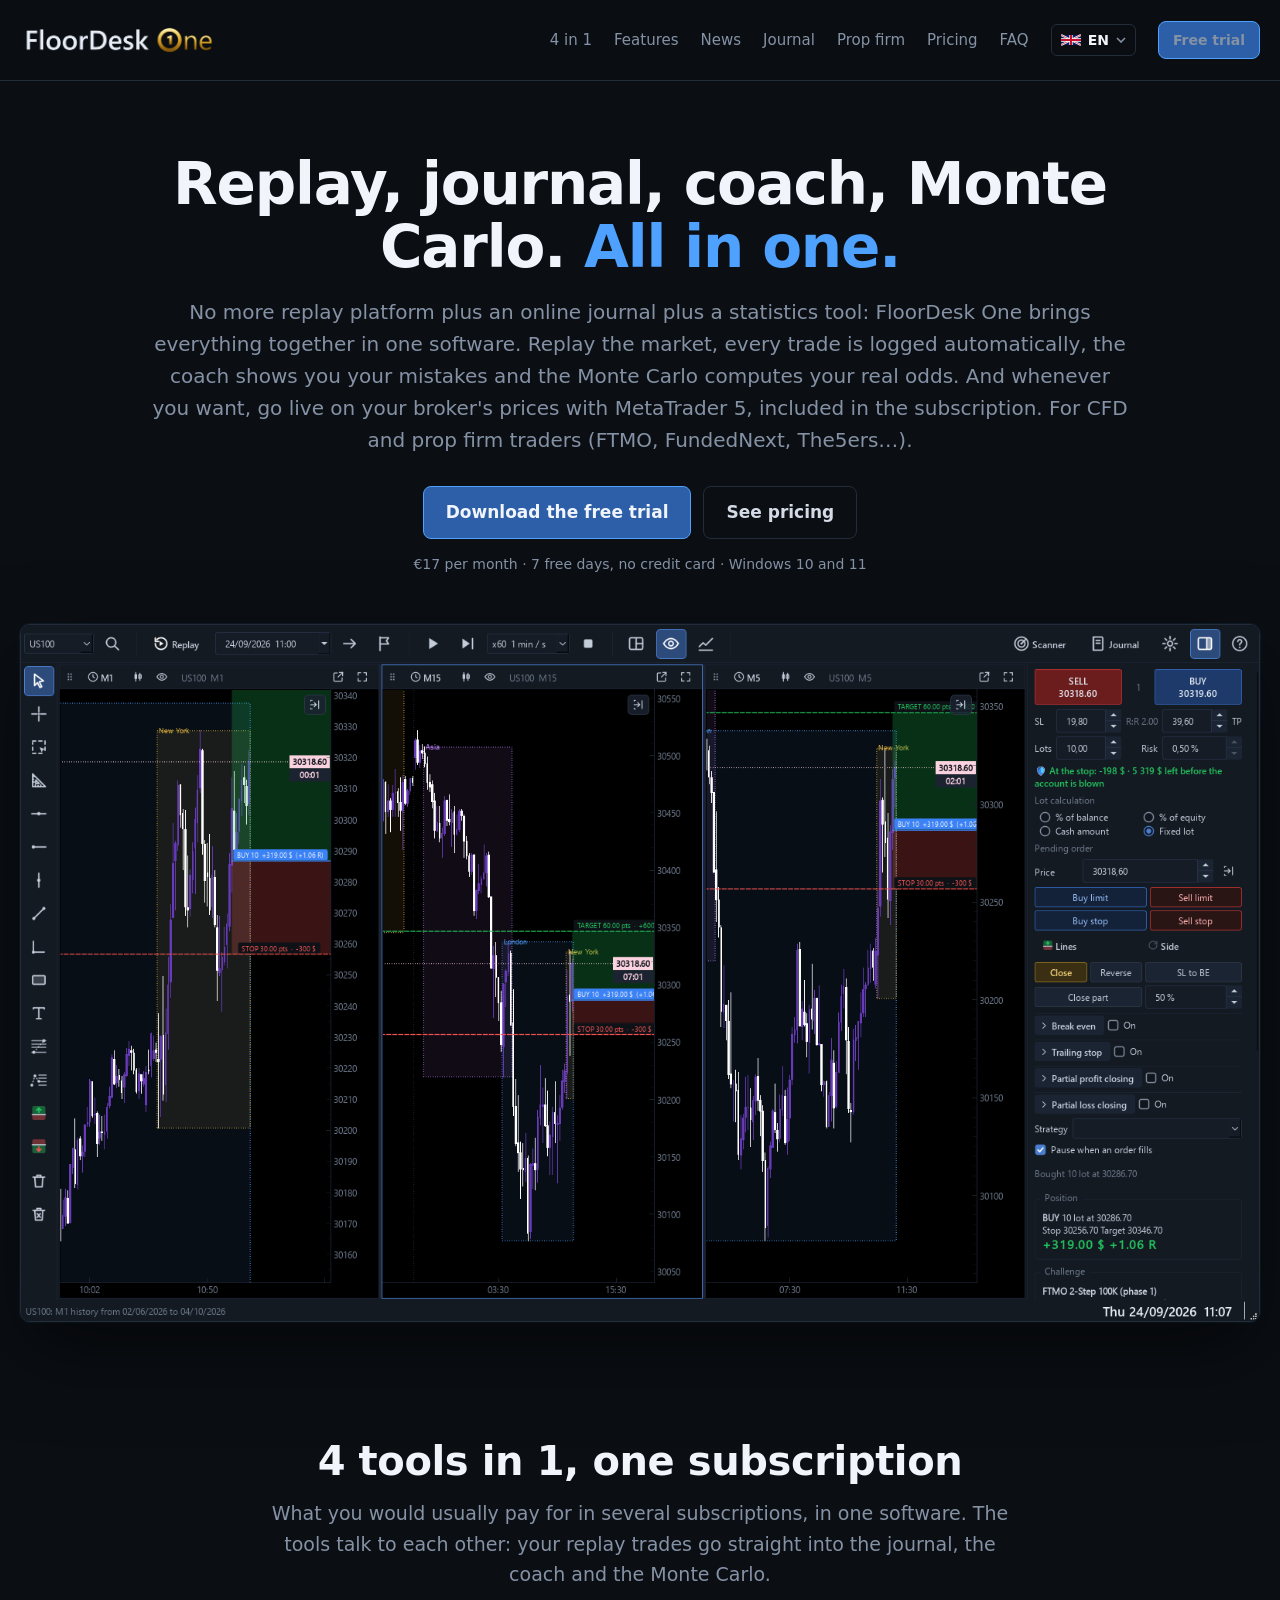
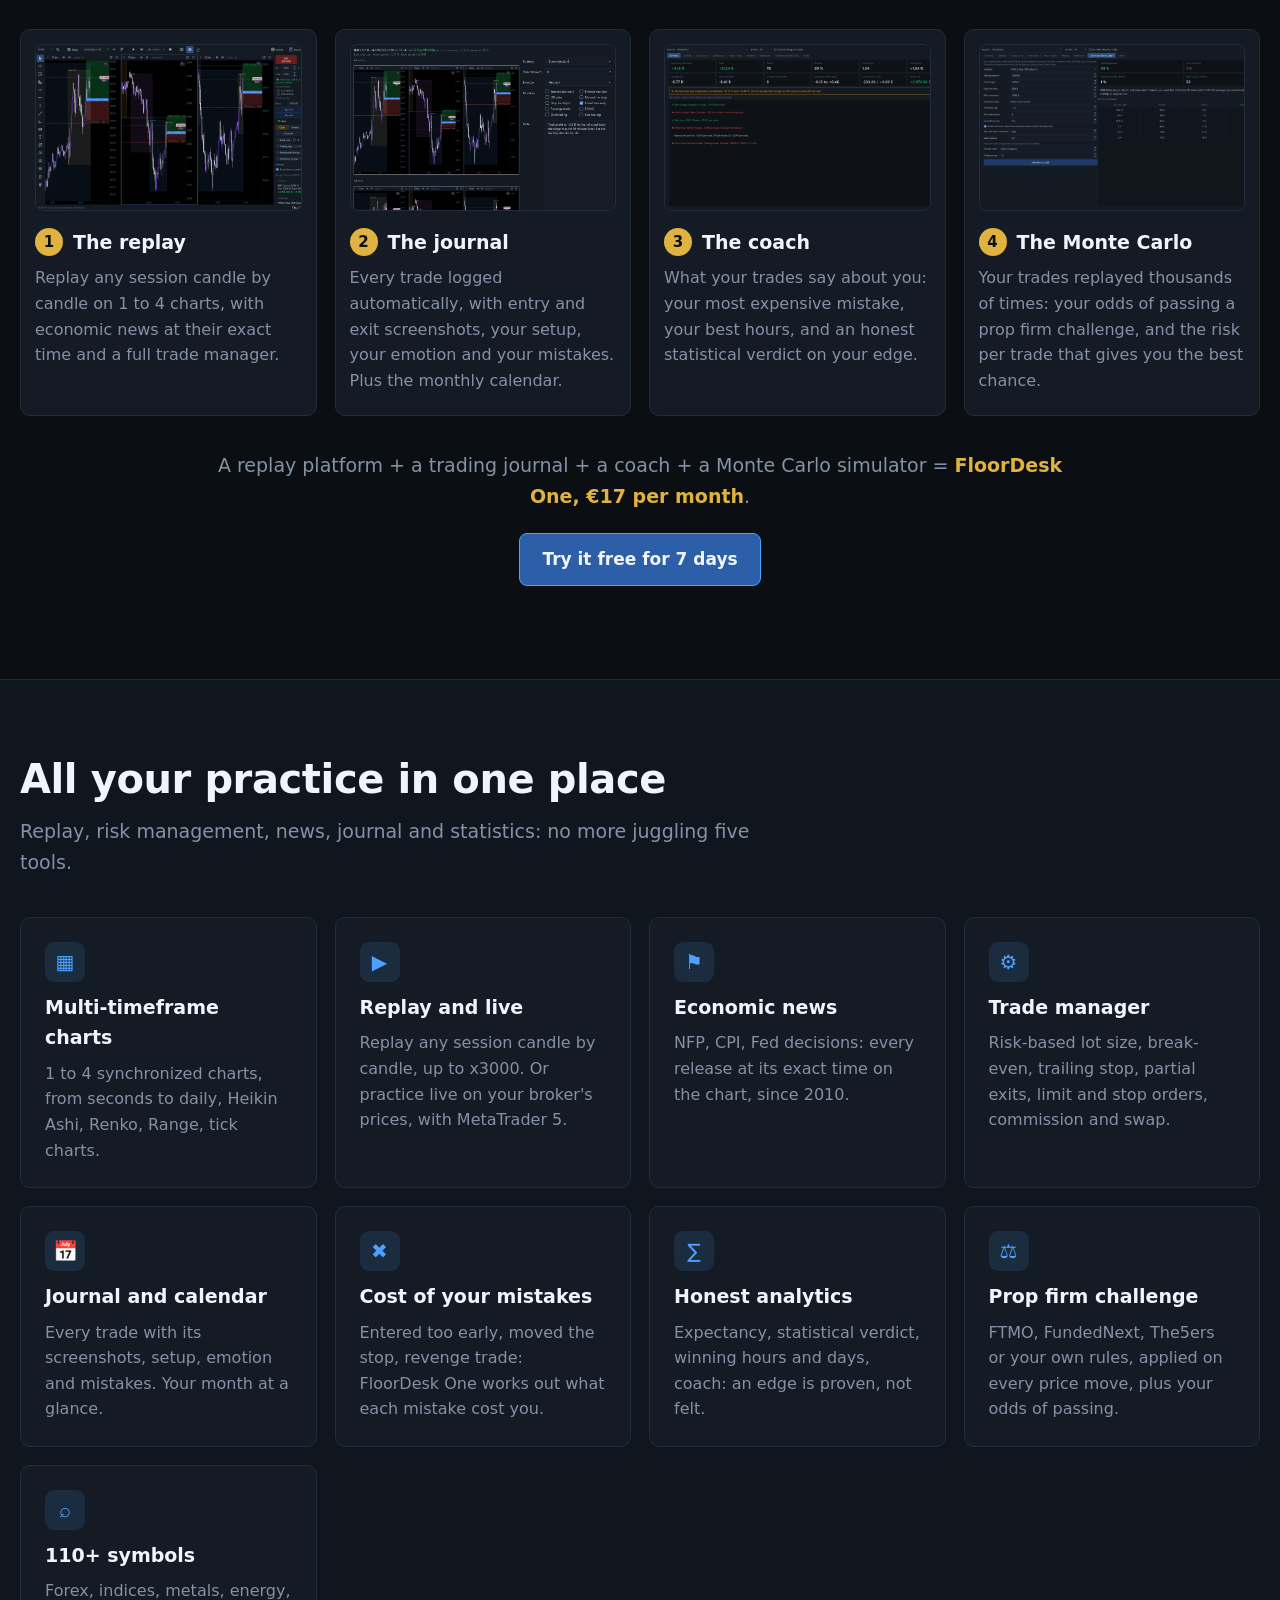
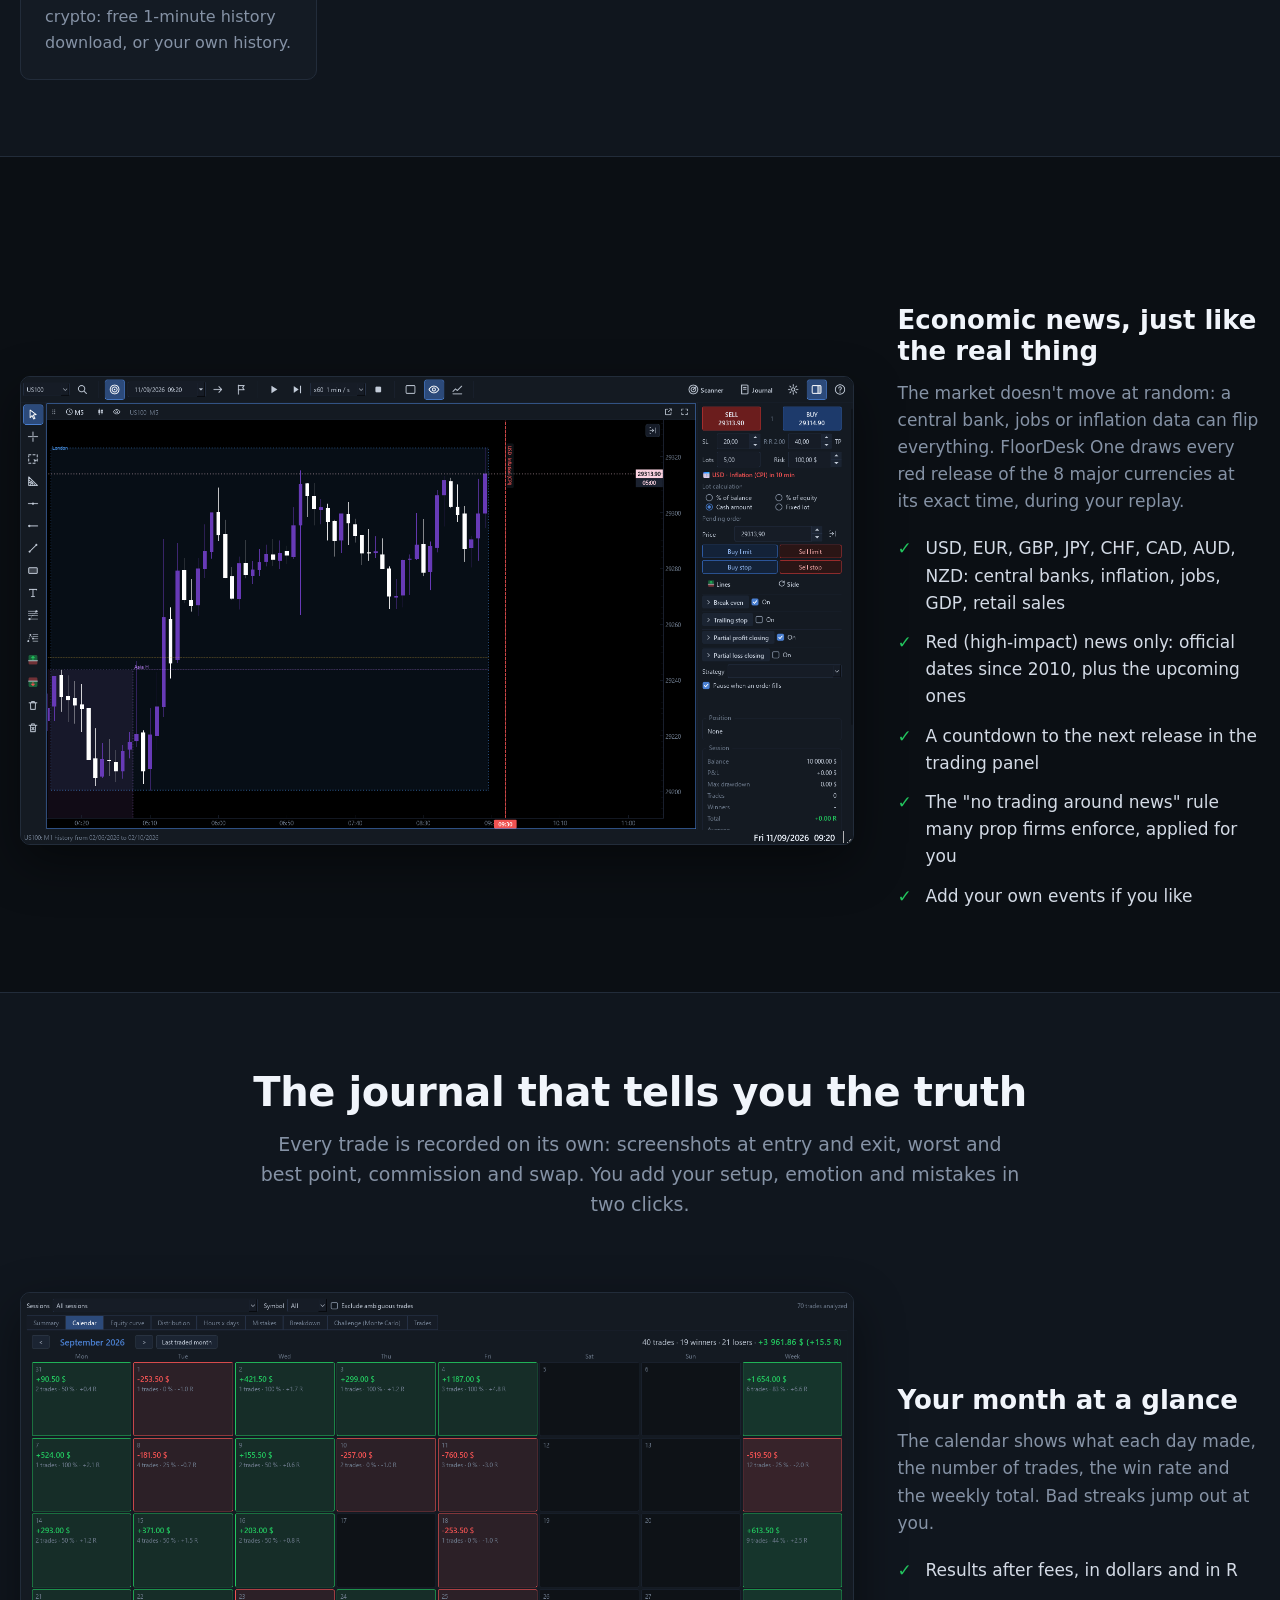
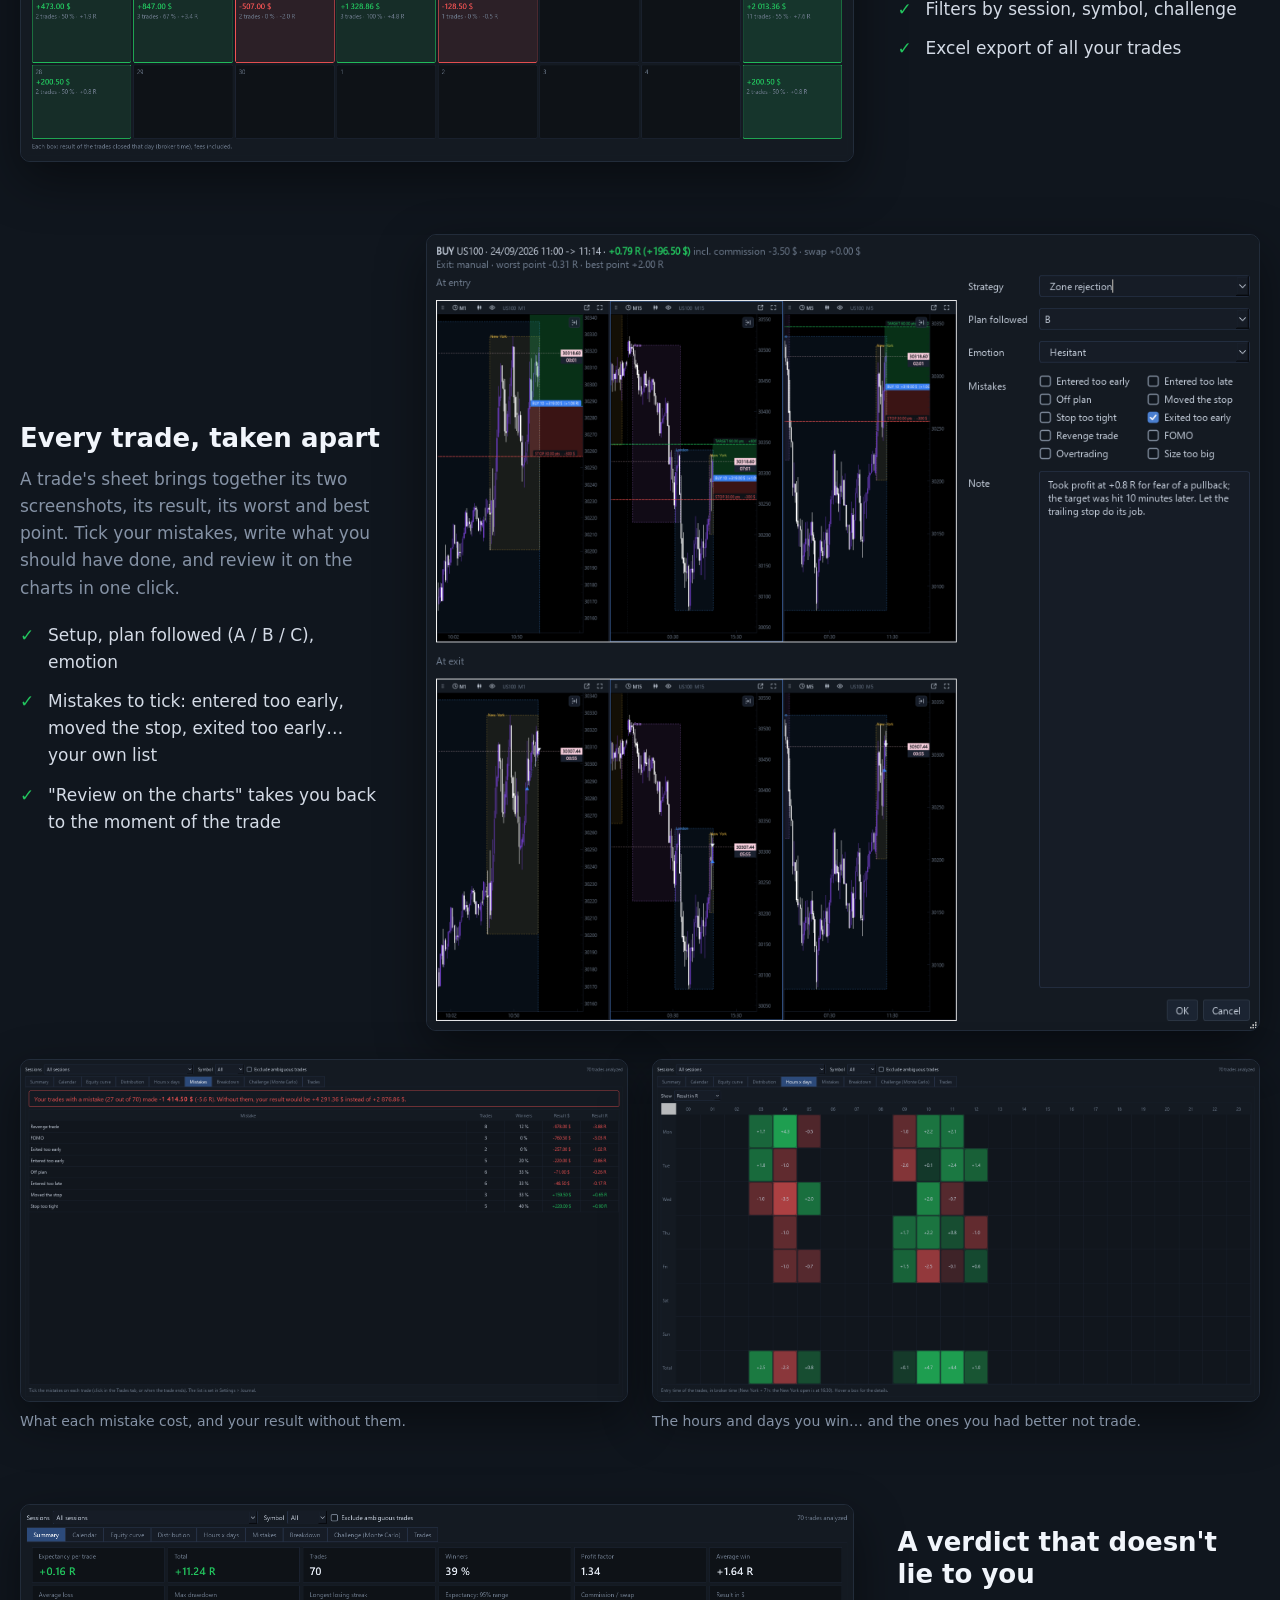
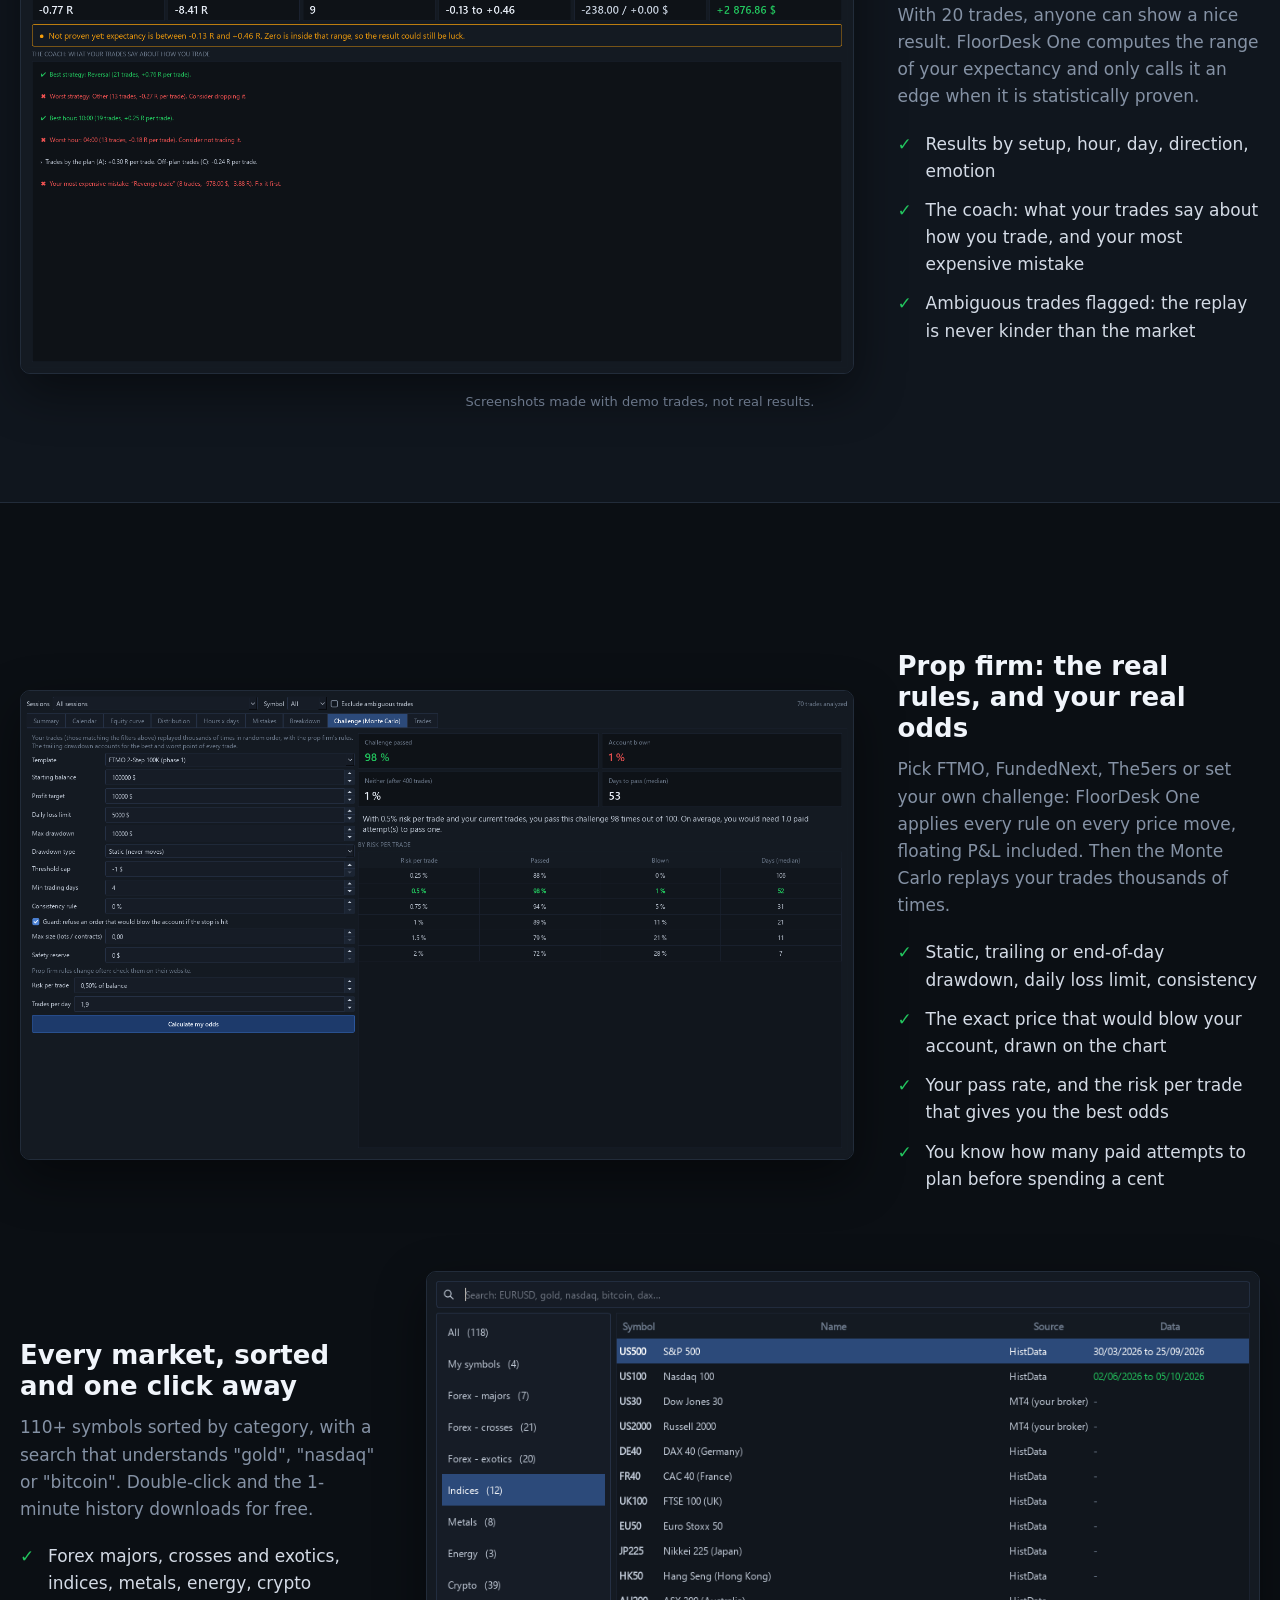
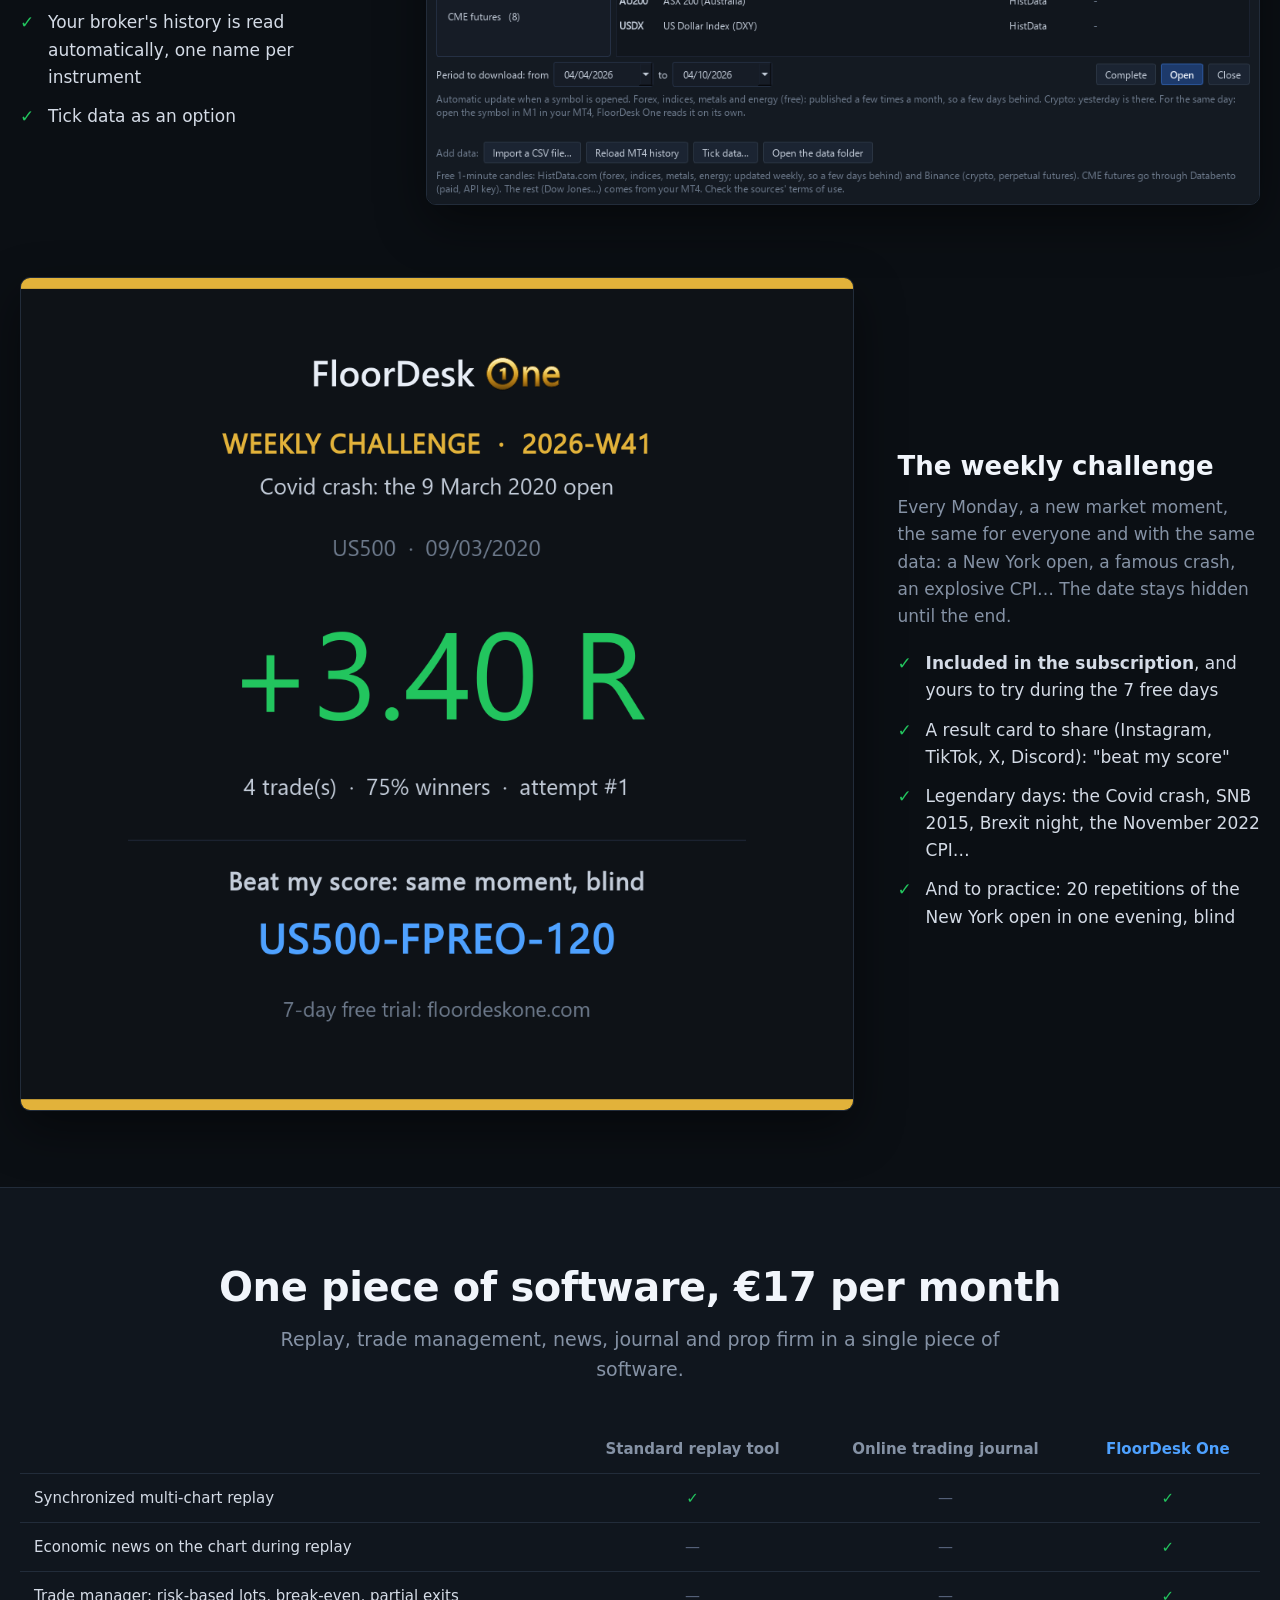
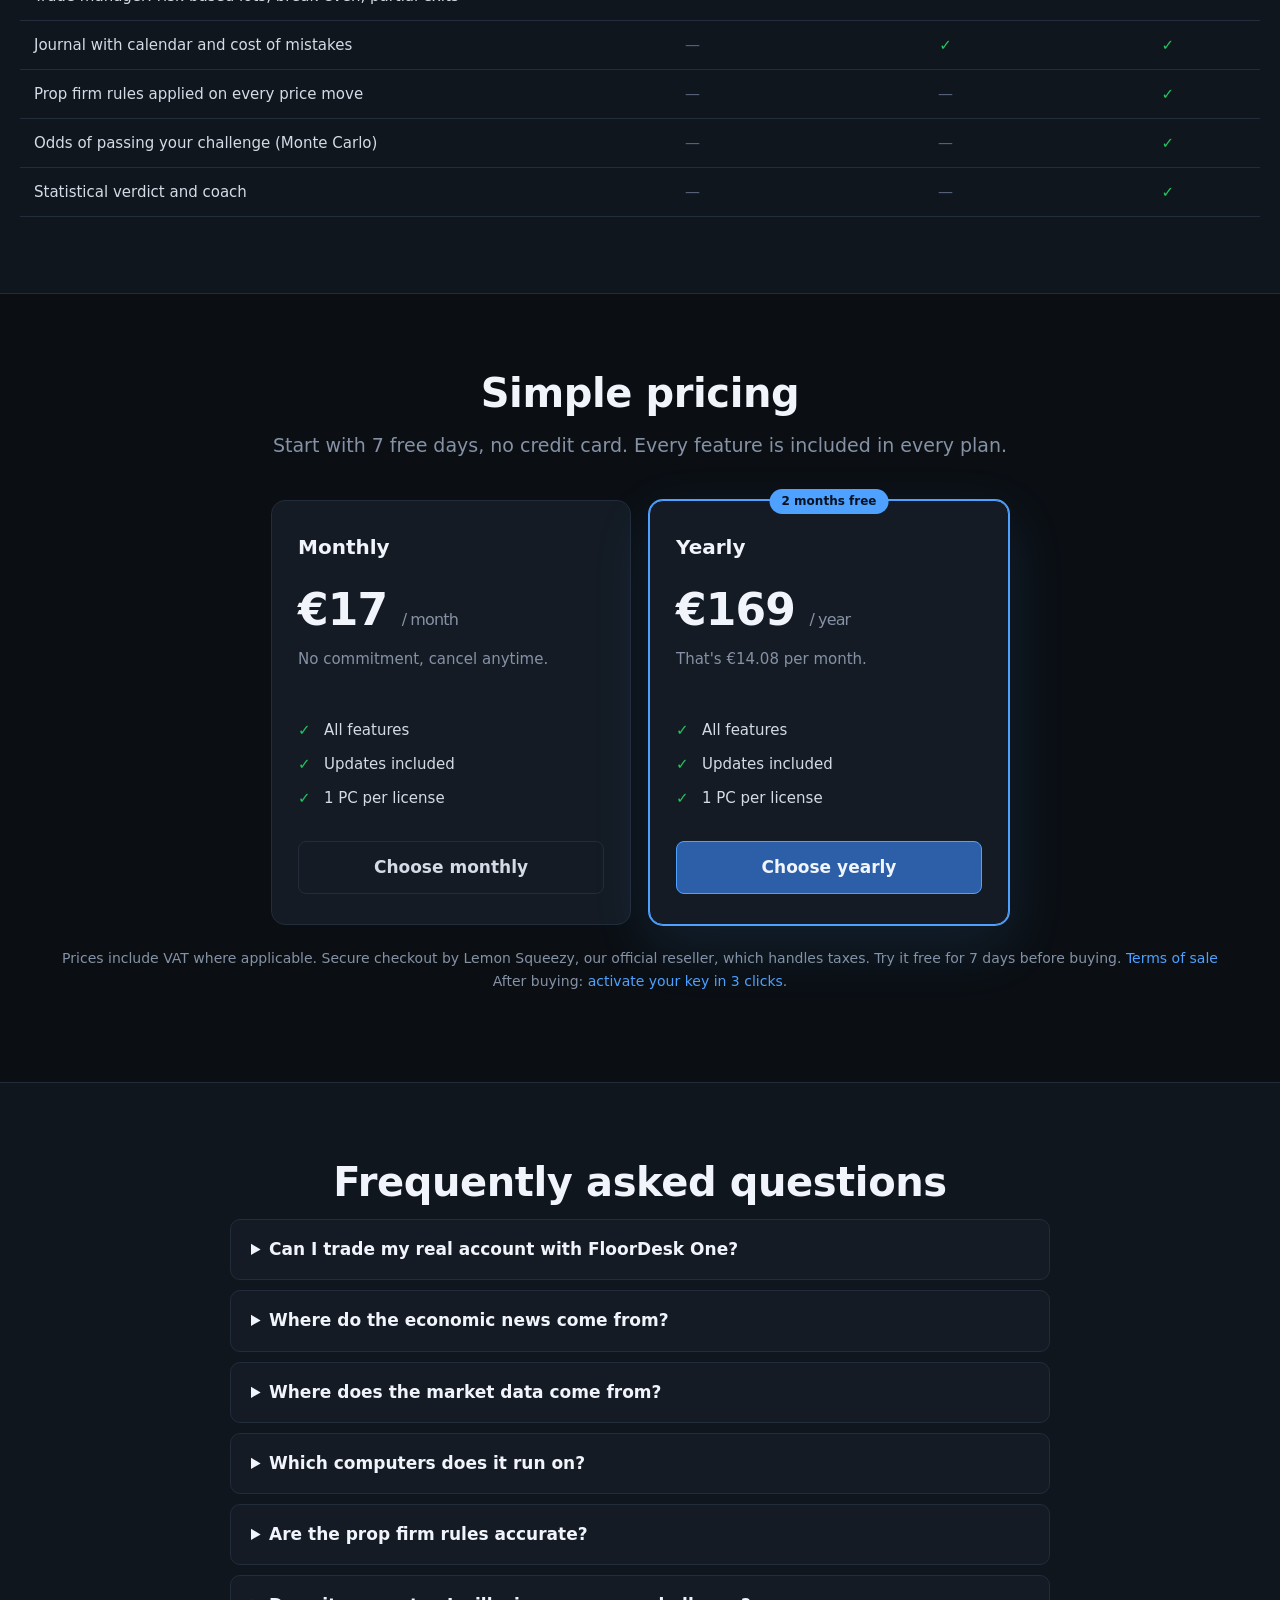
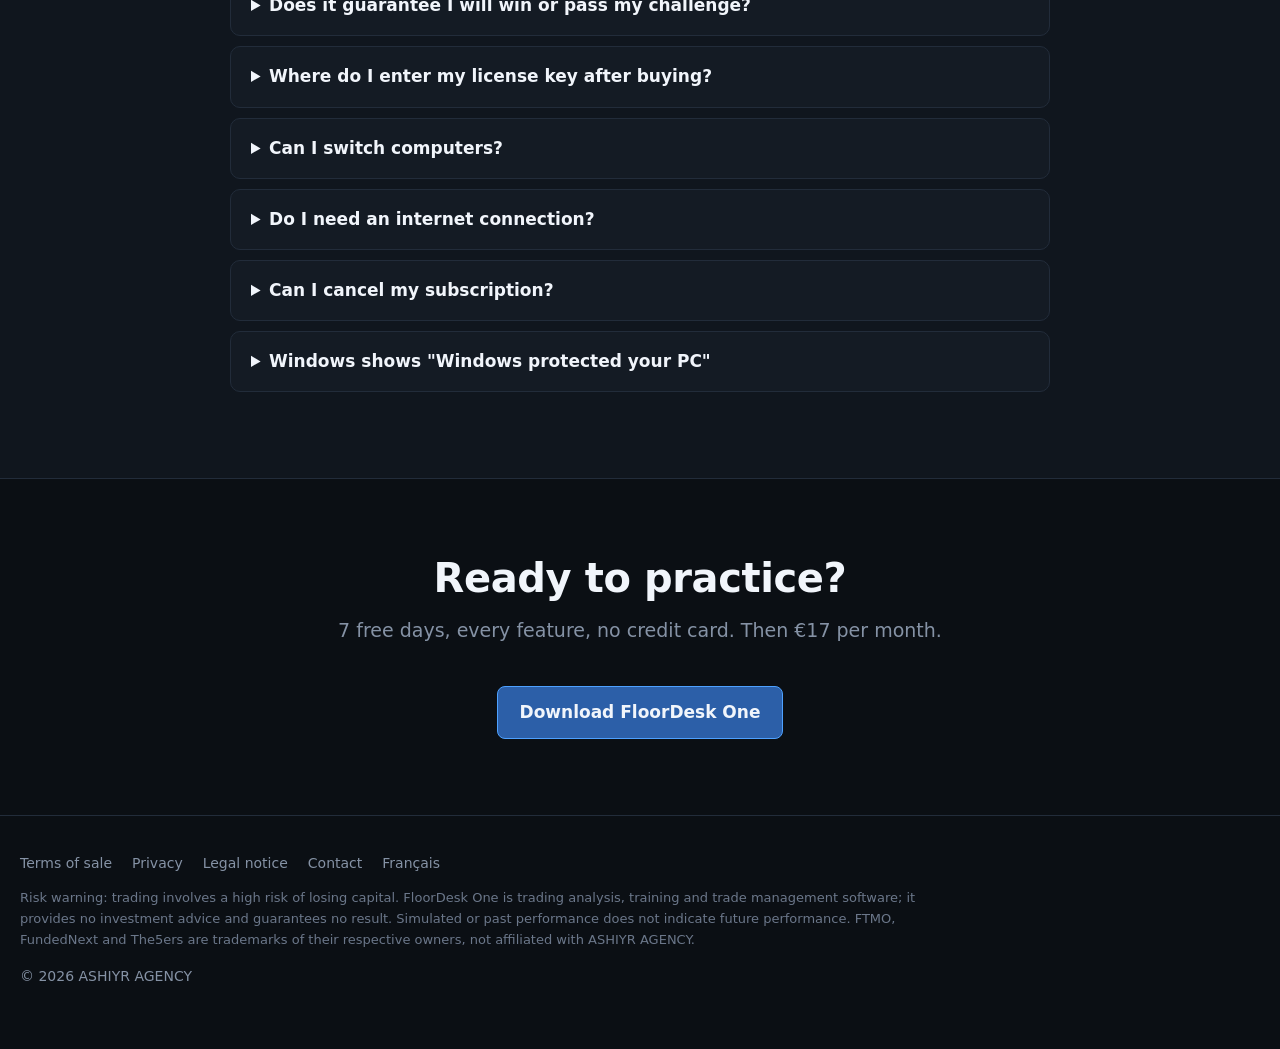
==== commit c9346c6e: "Site du 05/10/2026 12:33" ====
--- a/en/index.html
+++ b/en/index.html
@@ -3,11 +3,14 @@
 <head>
 <meta charset="utf-8">
 <meta name="viewport" content="width=device-width, initial-scale=1">
-<title>FloorDesk One — replay, journal, coach and Monte Carlo in one software</title>
+<title>FloorDesk One — trading replay, journal and coach</title>
+<link rel="canonical" href="https://floordeskone.com/en/">
+<link rel="alternate" hreflang="fr" href="https://floordeskone.com/">
+<link rel="alternate" hreflang="en" href="https://floordeskone.com/en/">
+<link rel="alternate" hreflang="pt-BR" href="https://floordeskone.com/pt/">
+<link rel="alternate" hreflang="es" href="https://floordeskone.com/es/">
+<link rel="alternate" hreflang="x-default" href="https://floordeskone.com/">
 <meta name="description" content="FloorDesk One, the all-in-one Windows software for CFD and prop firm traders: multi-chart replay with economic news, trading journal with screenshots and calendar, coach and statistics, Monte Carlo of your challenge. €17 per month, 7-day free trial.">
-<link rel="alternate" hreflang="fr" href="../index.html">
-<link rel="alternate" hreflang="pt-BR" href="../pt/index.html">
-<link rel="alternate" hreflang="es" href="../es/index.html">
 <link rel="icon" href="../img/favicon.png">
 <link rel="stylesheet" href="../style.css">
 <meta property="og:title" content="FloorDesk One — replay, journal, coach and Monte Carlo in one software">
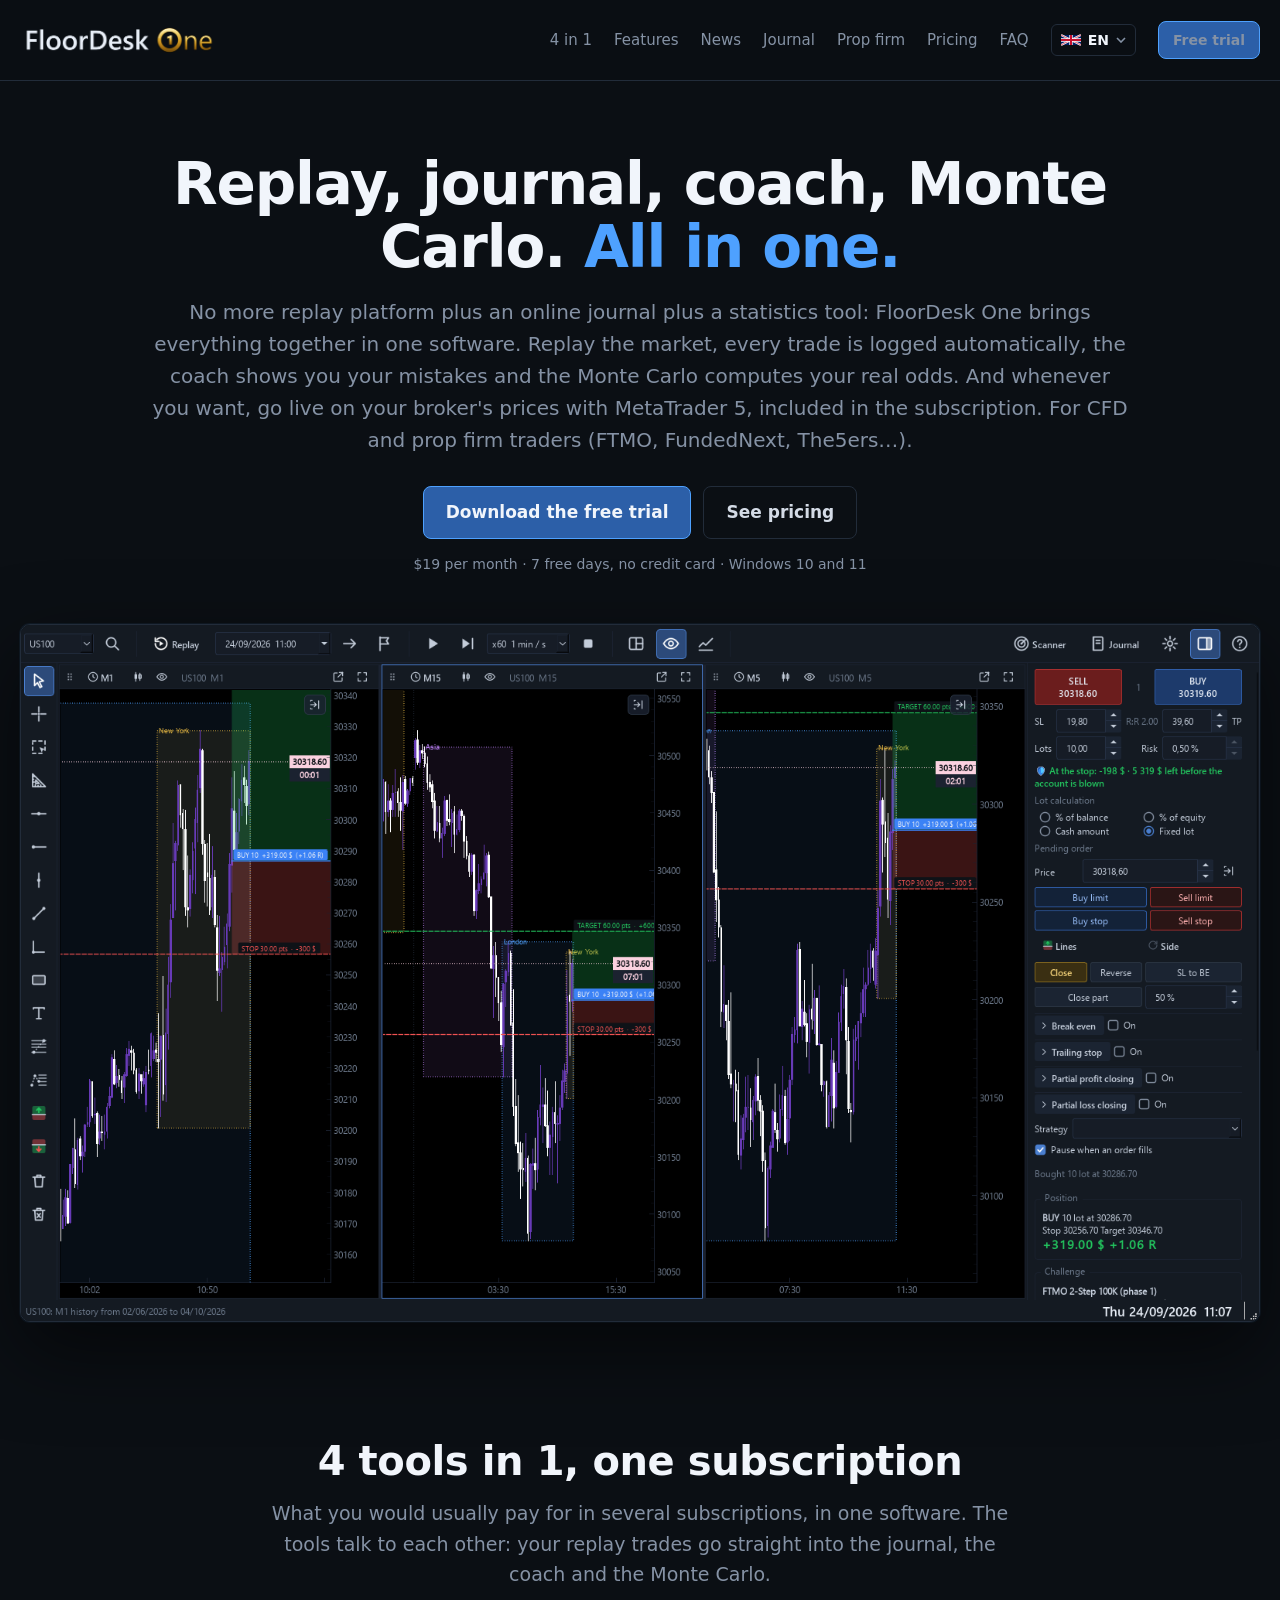
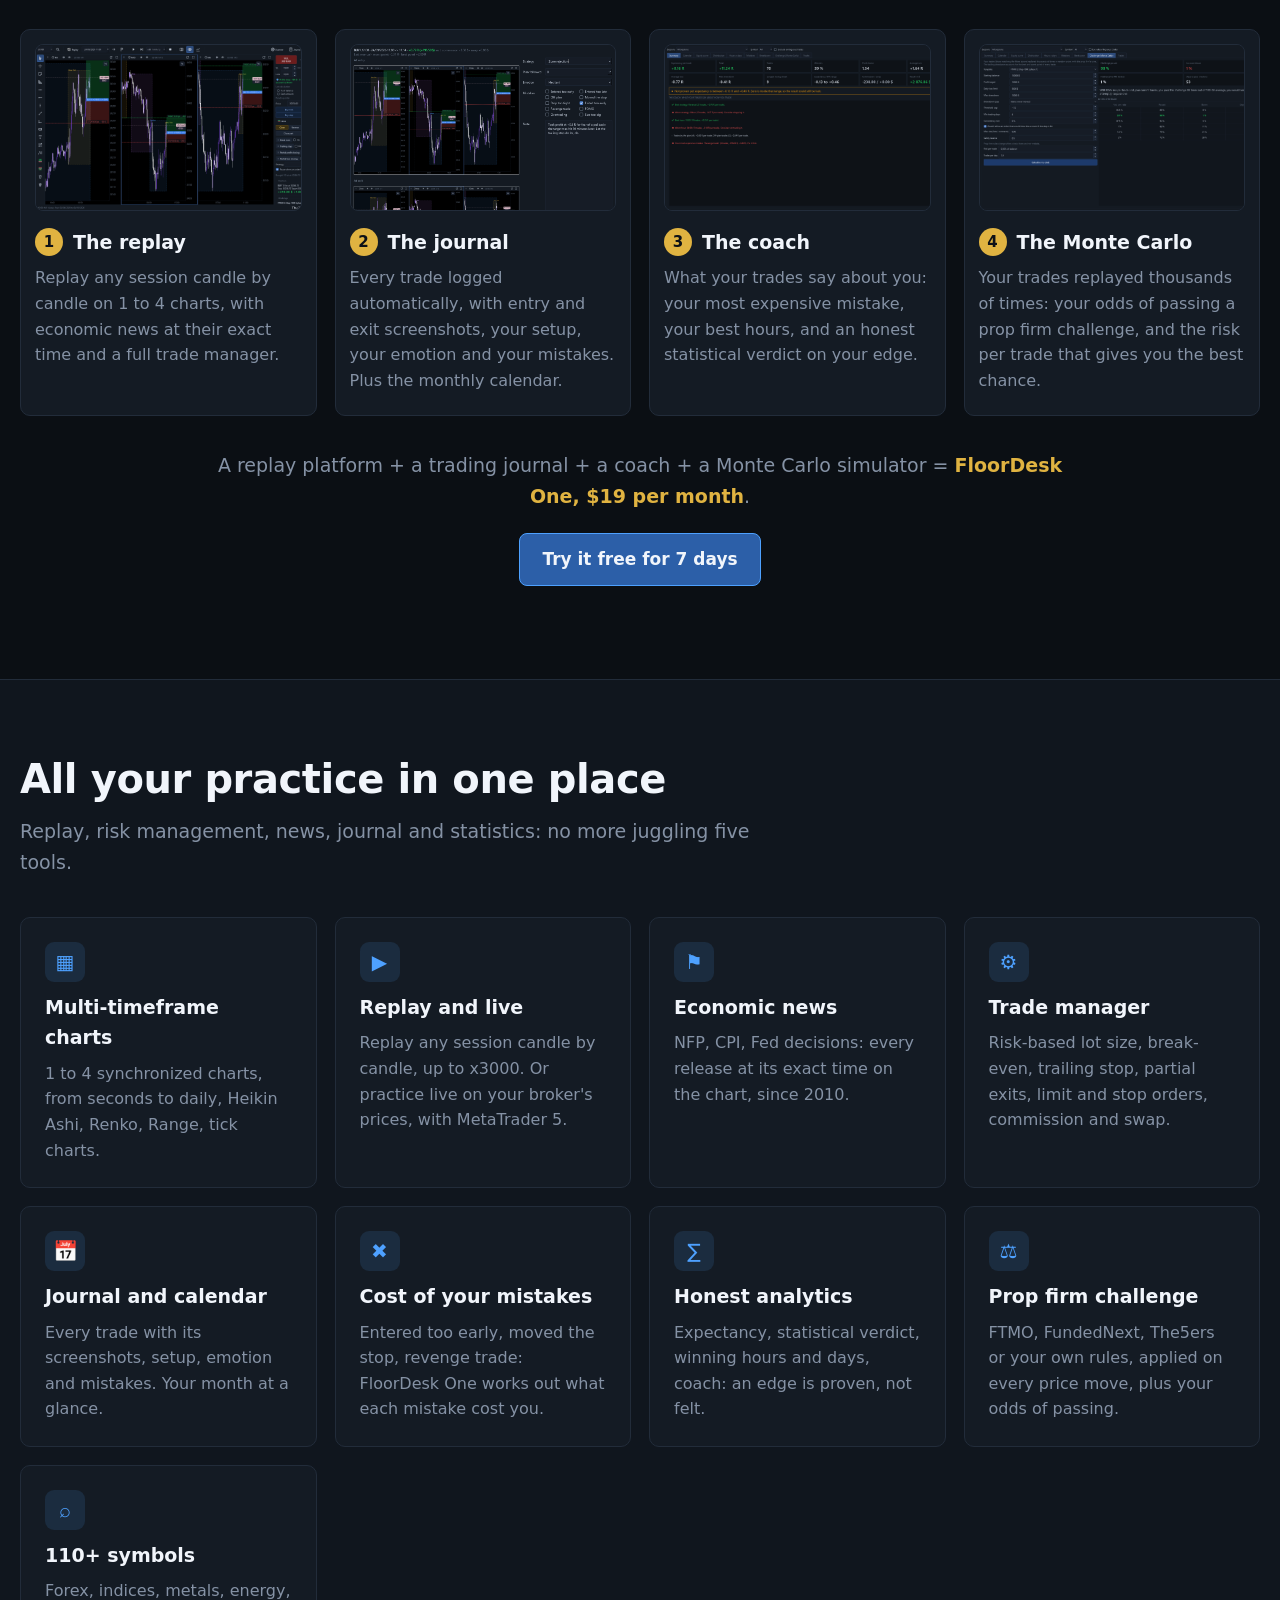
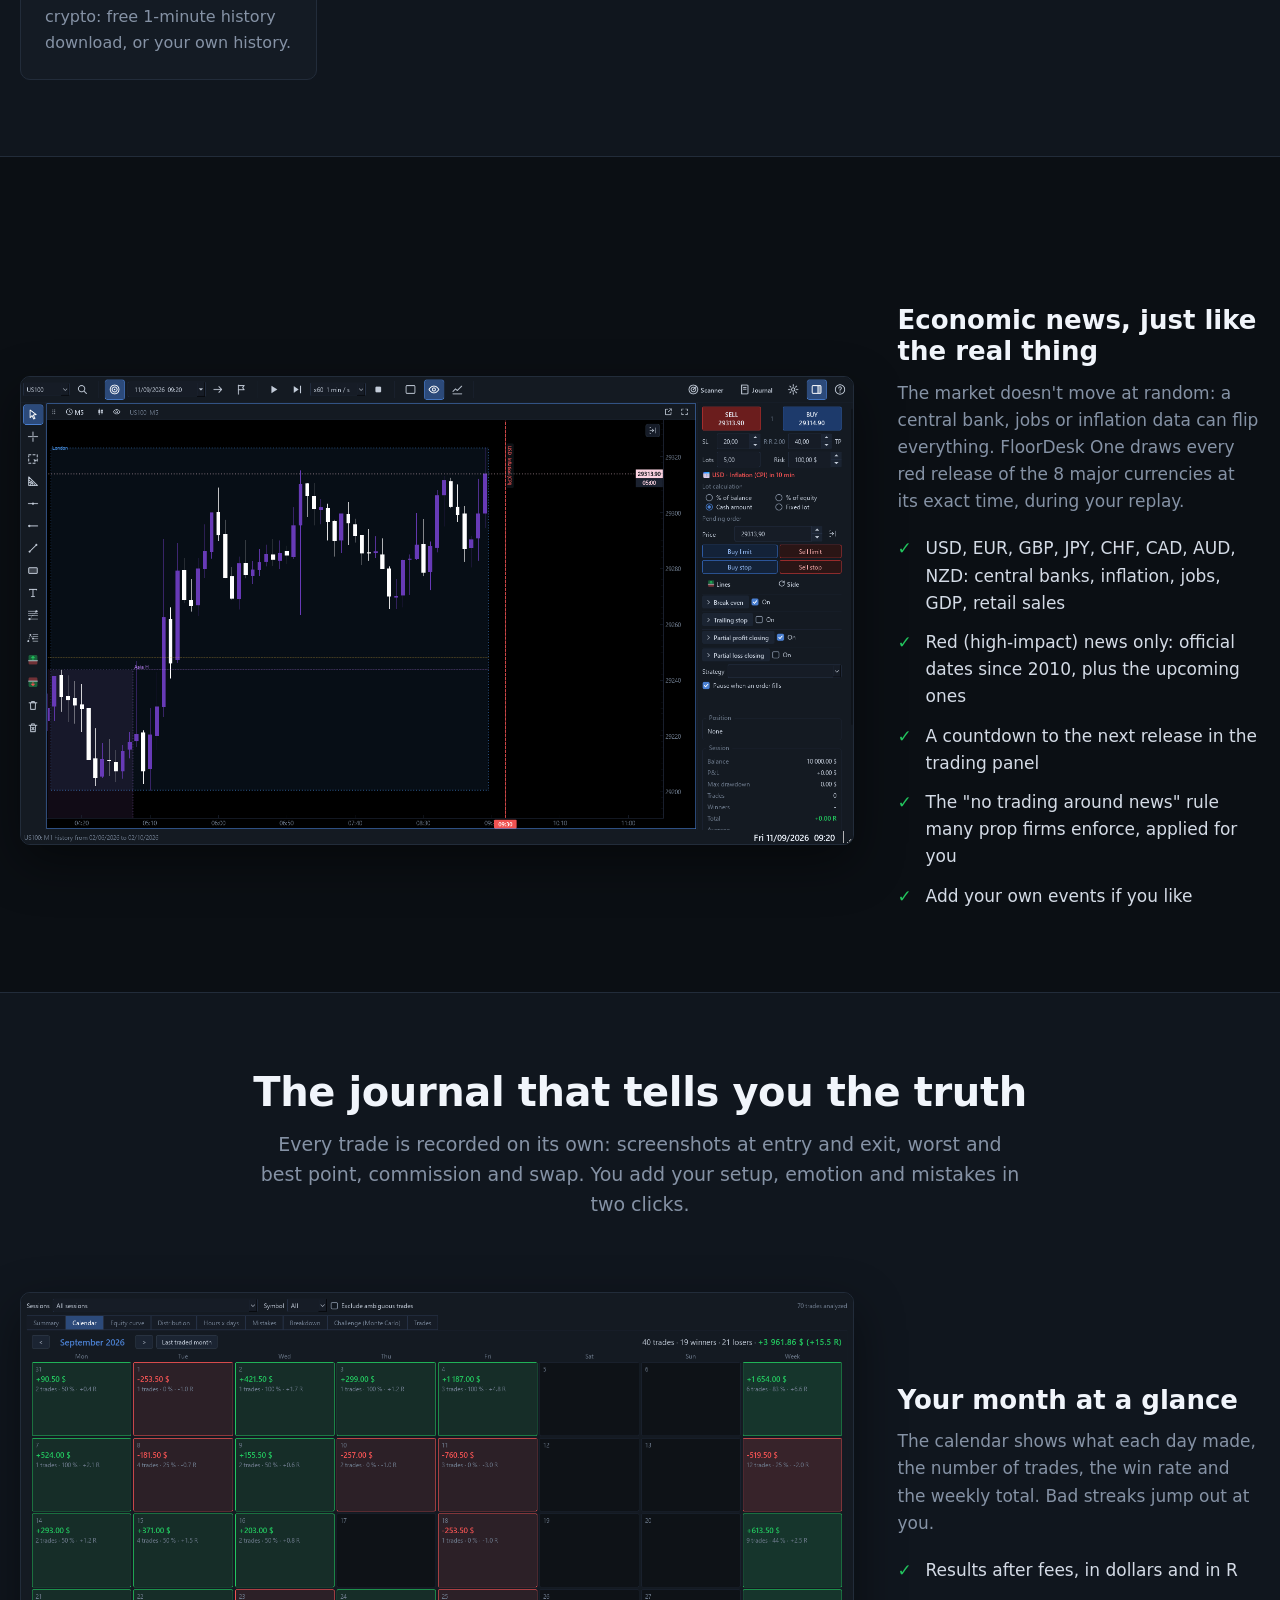
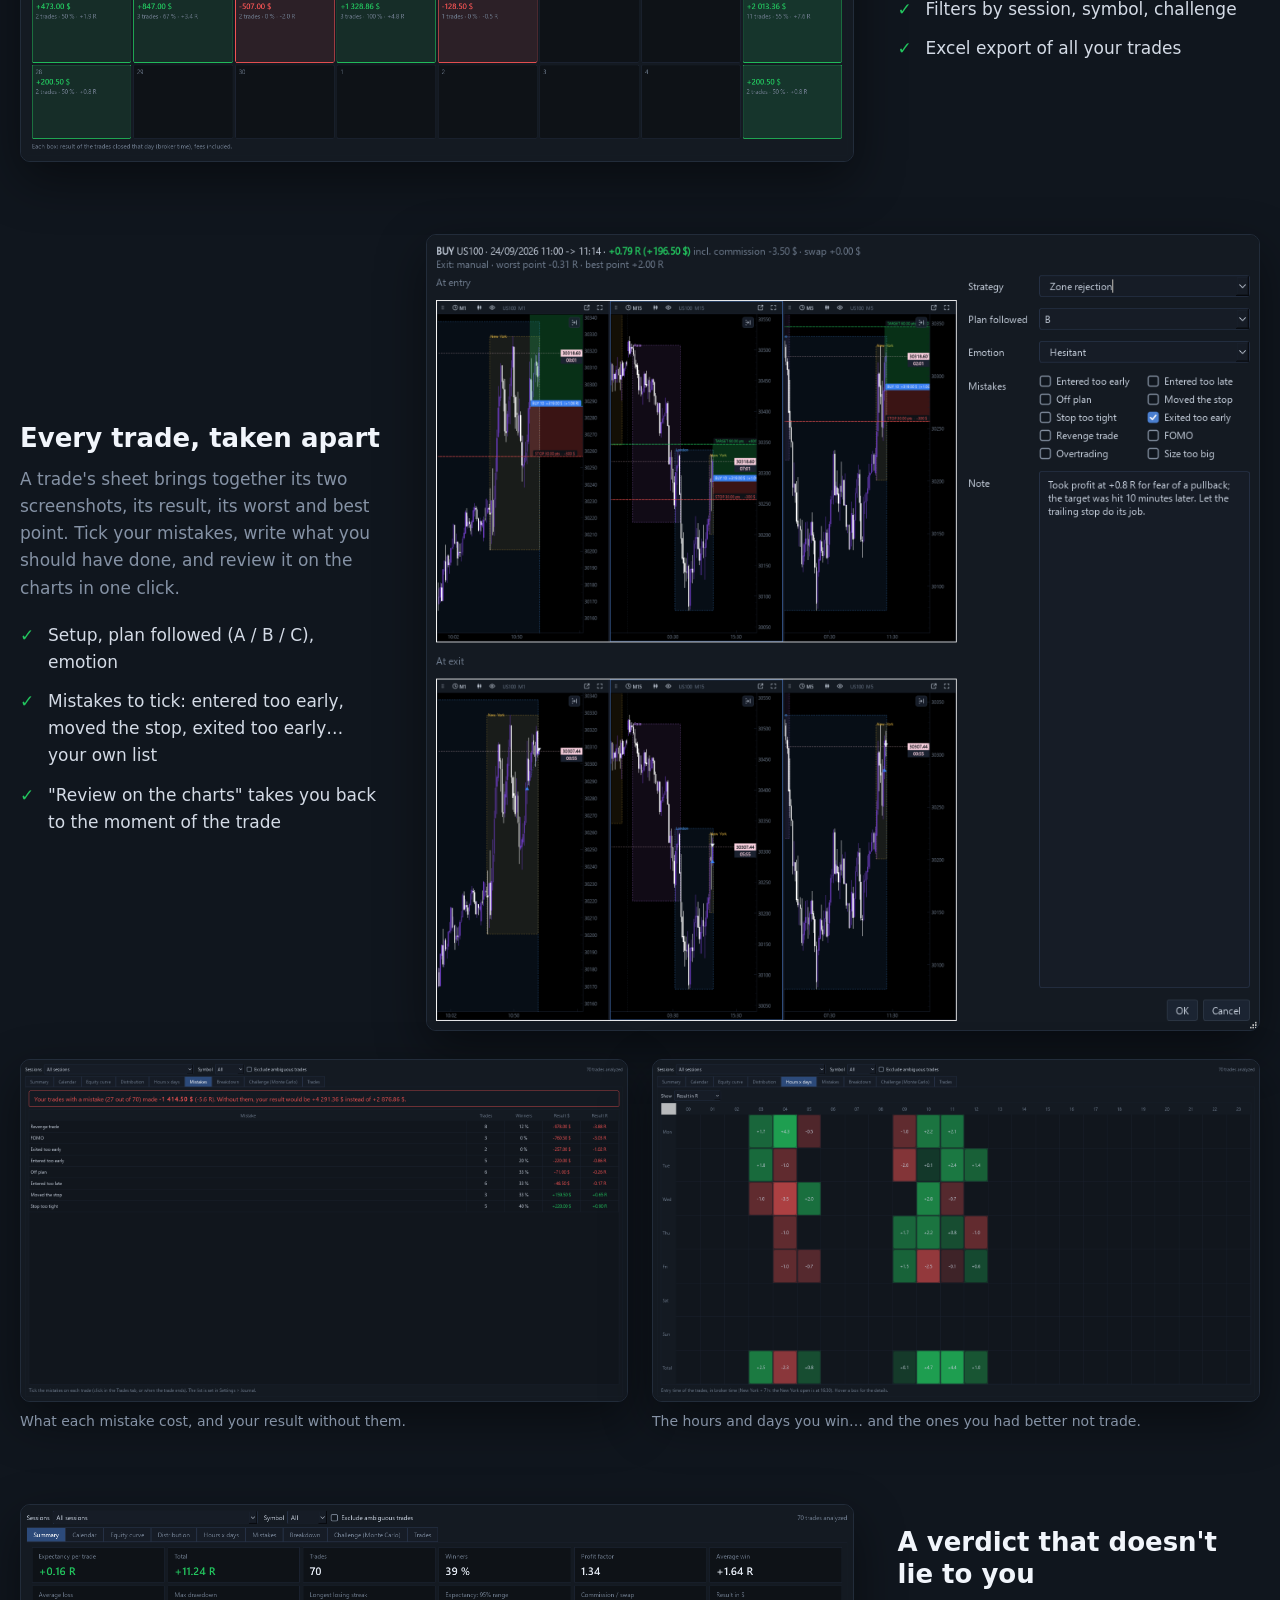
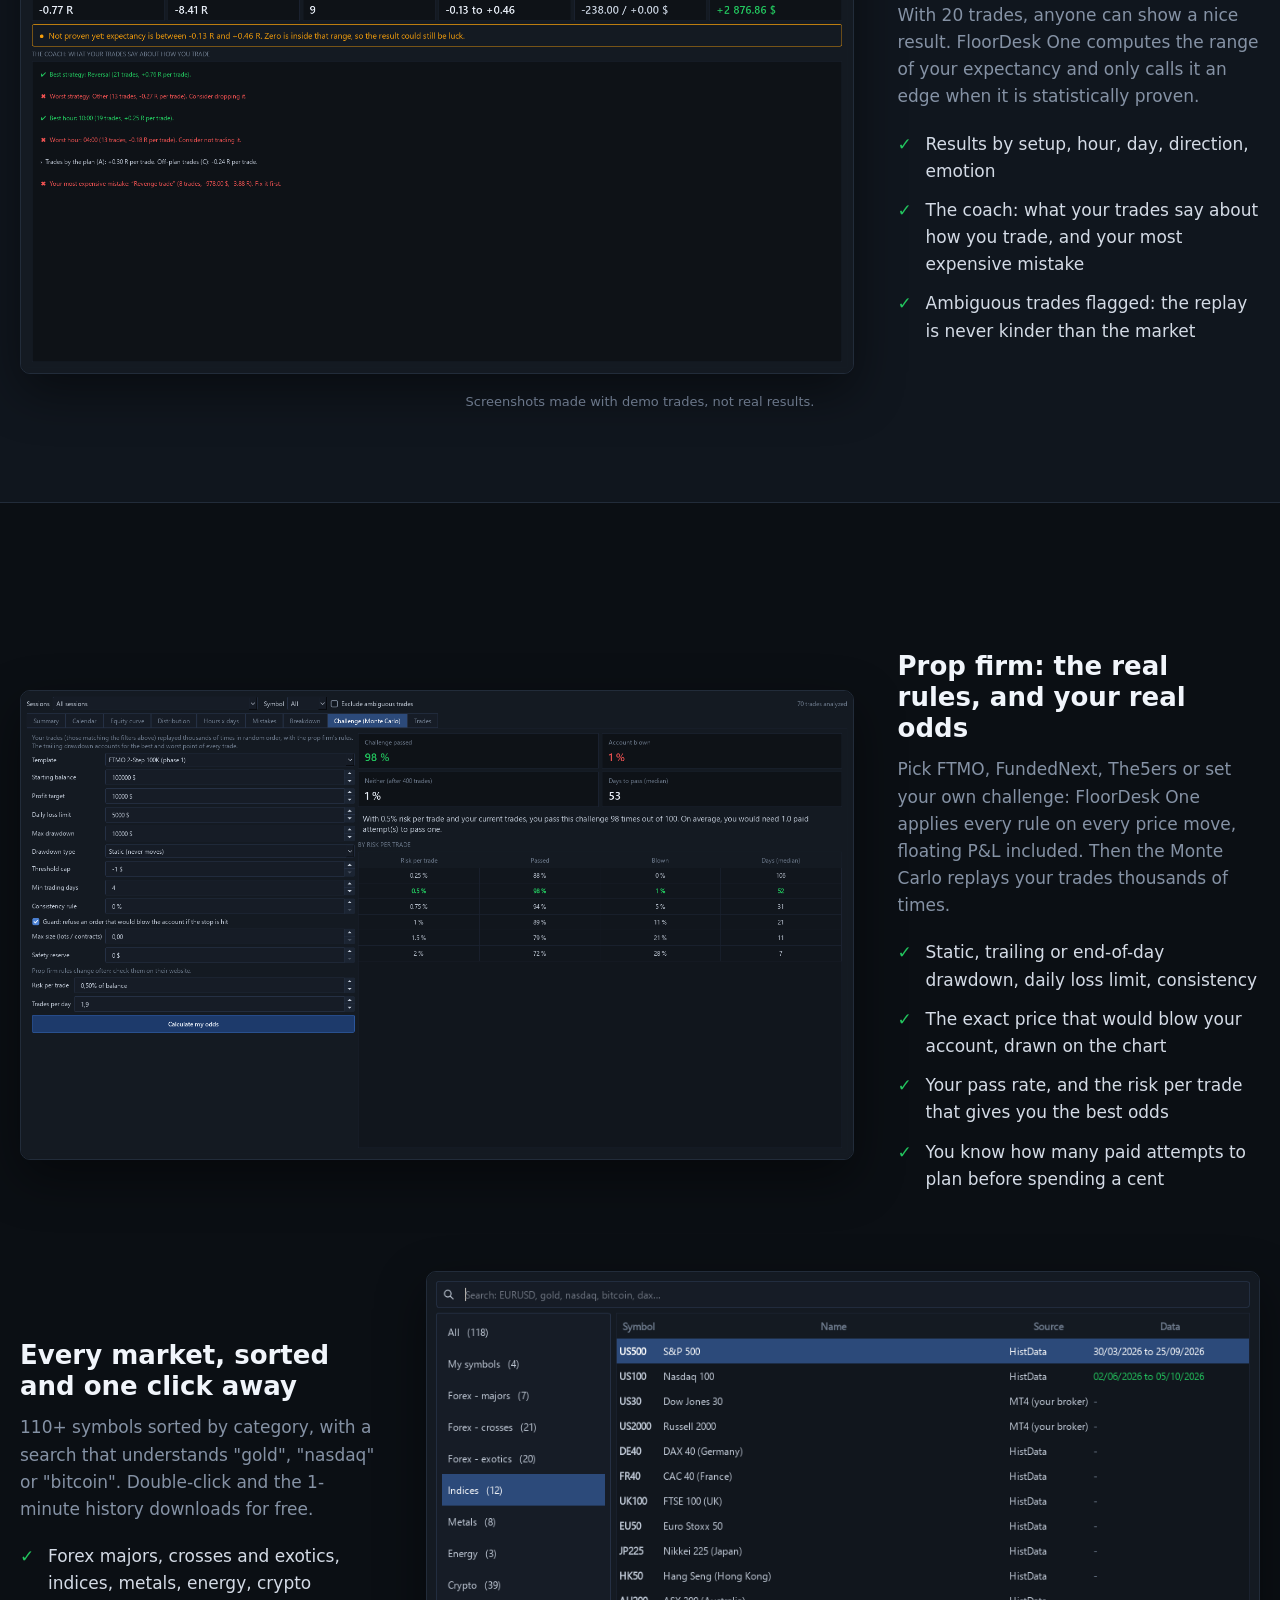
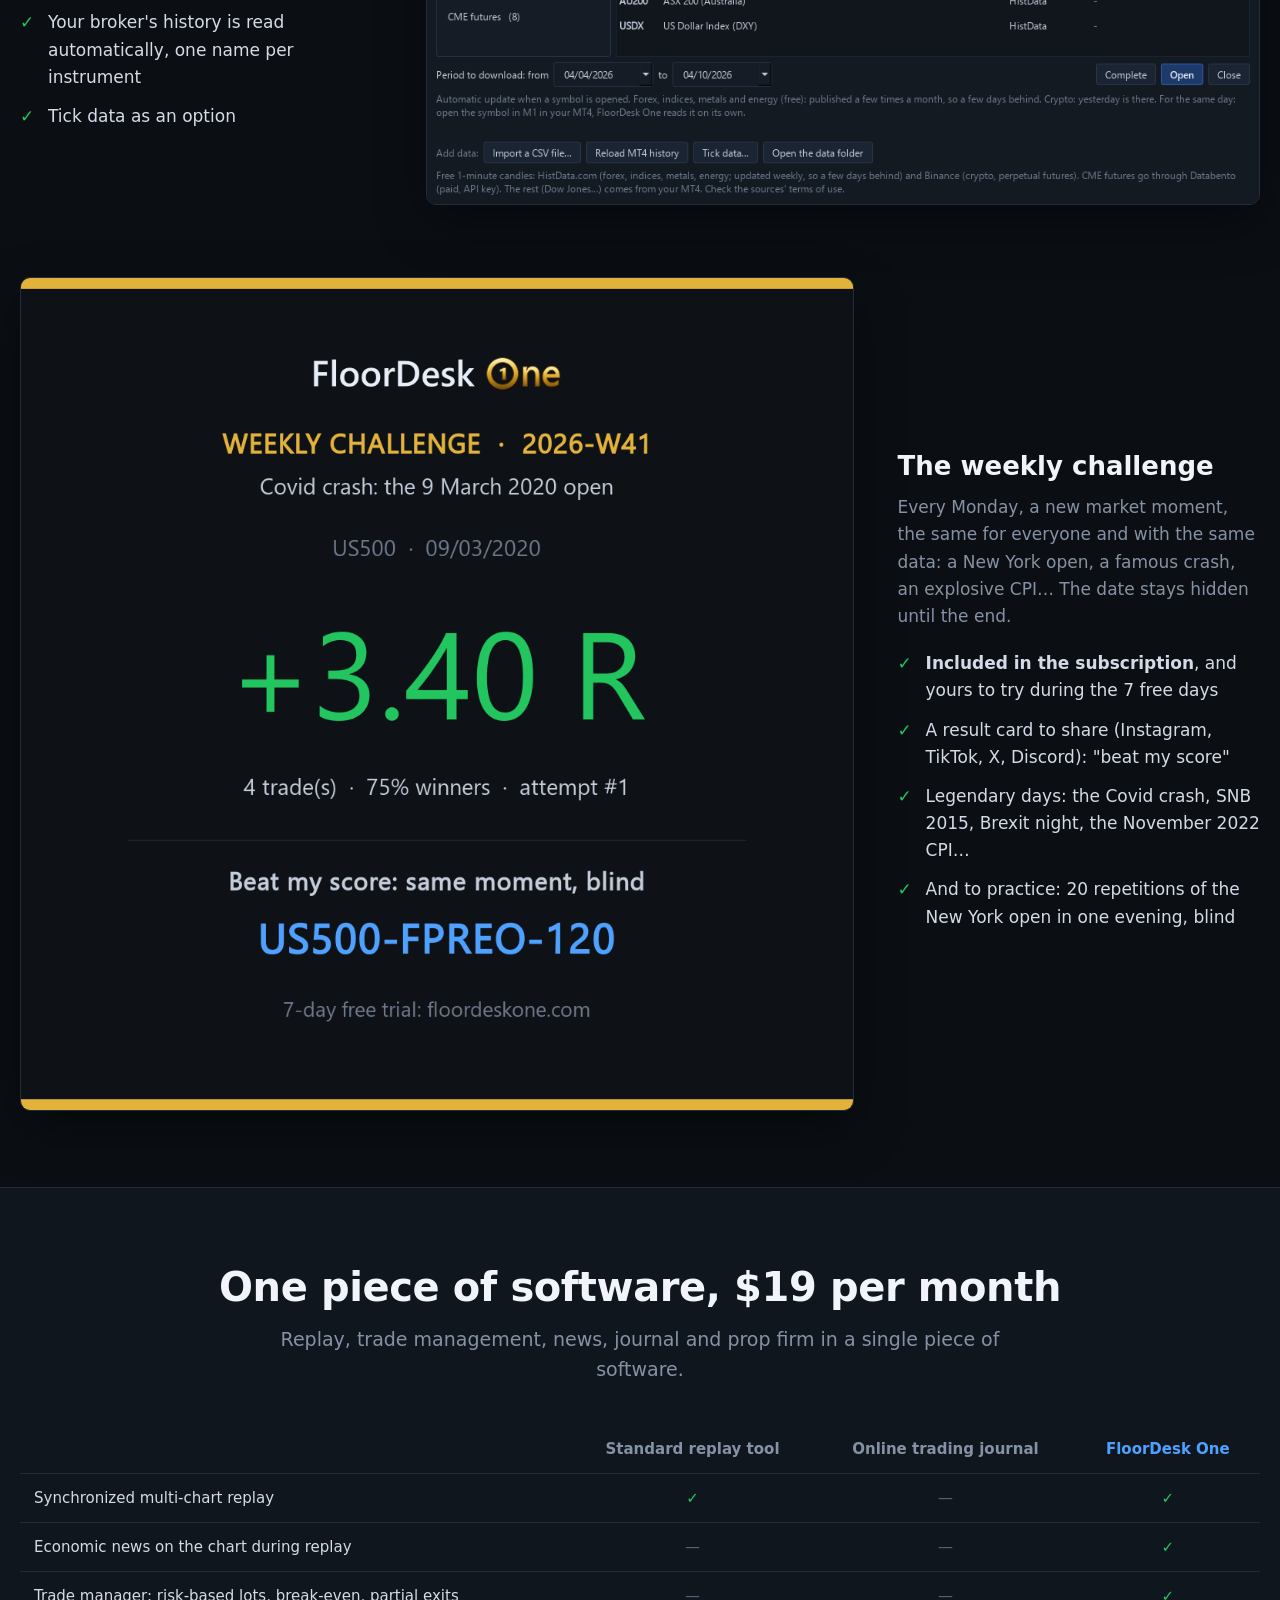
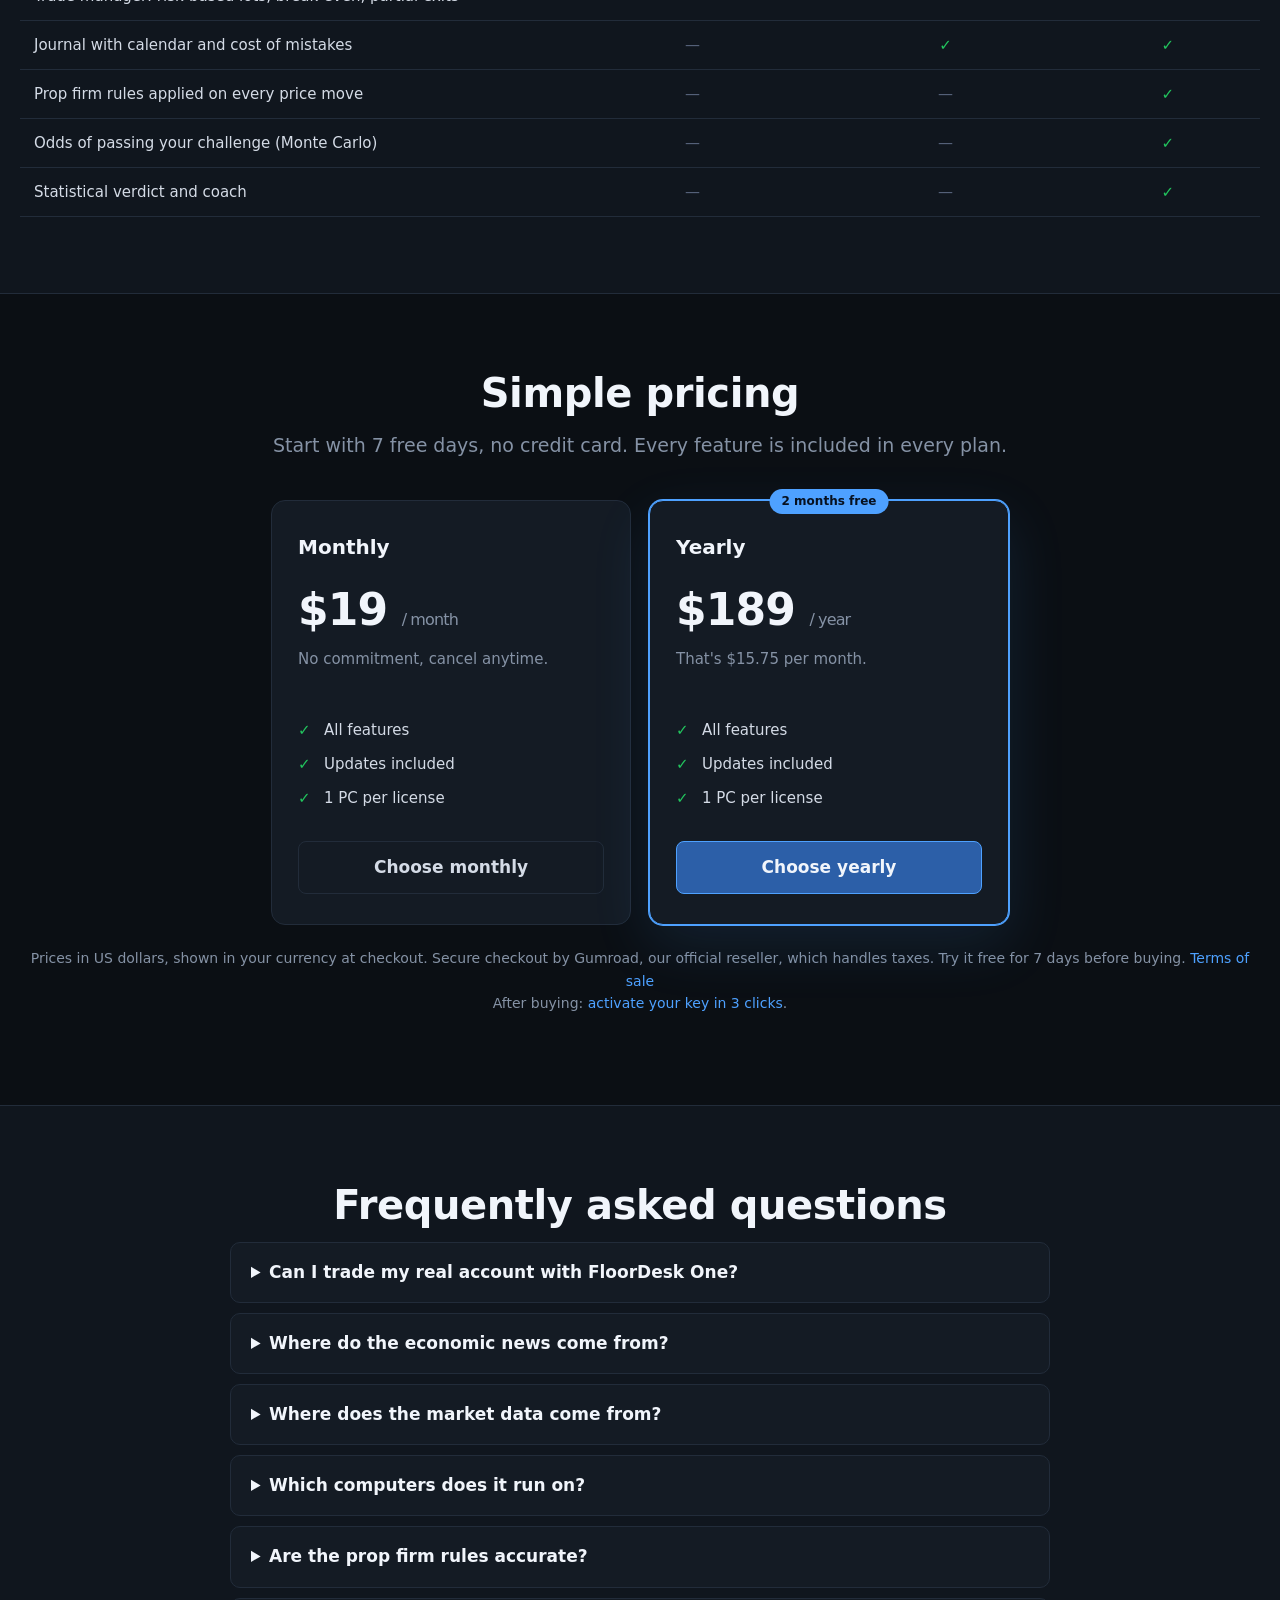
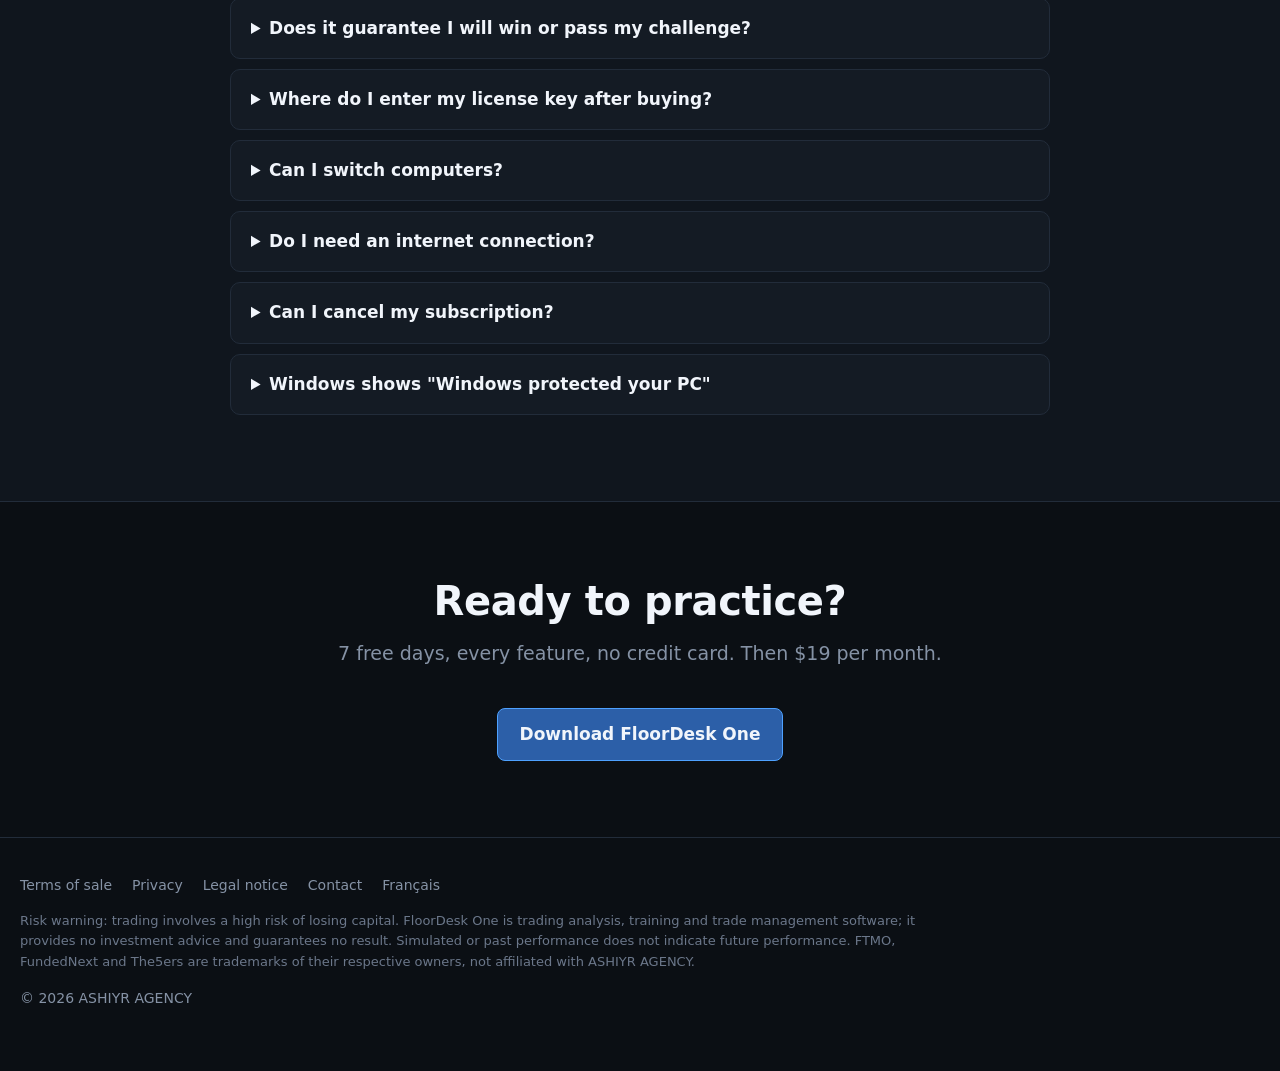
==== commit b9f63be5: "Site du 08/10/2026 12:34" ====
--- a/en/index.html
+++ b/en/index.html
@@ -10,11 +10,11 @@
 <link rel="alternate" hreflang="pt-BR" href="https://floordeskone.com/pt/">
 <link rel="alternate" hreflang="es" href="https://floordeskone.com/es/">
 <link rel="alternate" hreflang="x-default" href="https://floordeskone.com/">
-<meta name="description" content="FloorDesk One, the all-in-one Windows software for CFD and prop firm traders: multi-chart replay with economic news, trading journal with screenshots and calendar, coach and statistics, Monte Carlo of your challenge. €17 per month, 7-day free trial.">
+<meta name="description" content="FloorDesk One, the all-in-one Windows software for CFD and prop firm traders: multi-chart replay with economic news, trading journal with screenshots and calendar, coach and statistics, Monte Carlo of your challenge. $19 per month, 7-day free trial.">
 <link rel="icon" href="../img/favicon.png">
 <link rel="stylesheet" href="../style.css">
 <meta property="og:title" content="FloorDesk One — replay, journal, coach and Monte Carlo in one software">
-<meta property="og:description" content="Replay, journal, coach and Monte Carlo: 4 tools in one software. €17 per month.">
+<meta property="og:description" content="Replay, journal, coach and Monte Carlo: 4 tools in one software. $19 per month.">
 <meta property="og:image" content="../img/en/principal.png">
 </head>
 <body>
@@ -31,7 +31,7 @@
       <a href="#pricing">Pricing</a>
       <a href="#faq">FAQ</a>
       <details class="langues"><summary><svg viewBox="0 0 60 30" aria-hidden="true"><rect width="60" height="30" fill="#012169"/><path d="M0,0 60,30M60,0 0,30" stroke="#fff" stroke-width="6"/><path d="M0,0 60,30M60,0 0,30" stroke="#C8102E" stroke-width="2"/><path d="M30,0v30M0,15h60" stroke="#fff" stroke-width="10"/><path d="M30,0v30M0,15h60" stroke="#C8102E" stroke-width="6"/></svg><span>EN</span><svg class="fleche" viewBox="0 0 10 6" aria-hidden="true"><path d="M1 1l4 4 4-4" fill="none" stroke="currentColor" stroke-width="1.6"/></svg></summary><div class="liste"><a href="../index.html" hreflang="fr"><svg viewBox="0 0 3 2" aria-hidden="true"><rect width="1" height="2" fill="#0055A4"/><rect x="1" width="1" height="2" fill="#fff"/><rect x="2" width="1" height="2" fill="#EF4135"/></svg><span>Français</span></a><a href="../en/index.html" hreflang="en" class="actif"><svg viewBox="0 0 60 30" aria-hidden="true"><rect width="60" height="30" fill="#012169"/><path d="M0,0 60,30M60,0 0,30" stroke="#fff" stroke-width="6"/><path d="M0,0 60,30M60,0 0,30" stroke="#C8102E" stroke-width="2"/><path d="M30,0v30M0,15h60" stroke="#fff" stroke-width="10"/><path d="M30,0v30M0,15h60" stroke="#C8102E" stroke-width="6"/></svg><span>English</span></a><a href="../pt/index.html" hreflang="pt"><svg viewBox="0 0 20 14" aria-hidden="true"><rect width="20" height="14" fill="#009C3B"/><path d="M10 1.6 18.4 7 10 12.4 1.6 7z" fill="#FFDF00"/><circle cx="10" cy="7" r="3.1" fill="#002776"/></svg><span>Português</span></a><a href="../es/index.html" hreflang="es"><svg viewBox="0 0 3 2" aria-hidden="true"><rect width="3" height="2" fill="#AA151B"/><rect y=".5" width="3" height="1" fill="#F1BF00"/></svg><span>Español</span></a></div></details>
-      <a class="bouton petit" data-essai href="https://floordesk-one.lemonsqueezy.com/checkout/buy/44c160ba-56e0-42d9-8cfb-51cf7834d410">Free trial</a>
+      <a class="bouton petit" data-essai href="https://ashiyr8.gumroad.com/l/floordesk-one-trial?wanted=true">Free trial</a>
     </nav>
   </div>
 </header>
@@ -42,10 +42,10 @@
     <h1>Replay, journal, coach, Monte Carlo. <em>All in one.</em></h1>
     <p class="sous">No more replay platform plus an online journal plus a statistics tool: FloorDesk One brings everything together in one software. Replay the market, every trade is logged automatically, the coach shows you your mistakes and the Monte Carlo computes your real odds. And whenever you want, go live on your broker's prices with MetaTrader 5, included in the subscription. For CFD and prop firm traders (FTMO, FundedNext, The5ers…).</p>
     <div class="actions">
-      <a class="bouton" data-essai href="https://floordesk-one.lemonsqueezy.com/checkout/buy/44c160ba-56e0-42d9-8cfb-51cf7834d410">Download the free trial</a>
+      <a class="bouton" data-essai href="https://ashiyr8.gumroad.com/l/floordesk-one-trial?wanted=true">Download the free trial</a>
       <a class="bouton second" href="#pricing">See pricing</a>
     </div>
-    <div class="note">€17 per month · 7 free days, no credit card · Windows 10 and 11</div>
+    <div class="note">$19 per month · 7 free days, no credit card · Windows 10 and 11</div>
     <div class="capture-principale"><img src="../img/en/principal.png" alt="FloorDesk One: three synchronized US100 charts, an open position with its stop and target zones, the trade manager and the FTMO challenge" width="2000" height="1055"></div>
   </div>
 </section>
@@ -62,8 +62,8 @@
       <div class="carte outil"><a class="zoom" href="../img/en/analyse.png" target="_blank" rel="noopener"><img src="../img/en/analyse.png" alt="The coach" loading="lazy" width="2000" height="1055"></a><h3><span class="num">3</span>The coach</h3><p>What your trades say about you: your most expensive mistake, your best hours, and an honest statistical verdict on your edge.</p></div>
       <div class="carte outil"><a class="zoom" href="../img/en/montecarlo.png" target="_blank" rel="noopener"><img src="../img/en/montecarlo.png" alt="The Monte Carlo" loading="lazy" width="2000" height="1055"></a><h3><span class="num">4</span>The Monte Carlo</h3><p>Your trades replayed thousands of times: your odds of passing a prop firm challenge, and the risk per trade that gives you the best chance.</p></div>
     </div>
-    <p class="egal centre">A replay platform + a trading journal + a coach + a Monte Carlo simulator = <strong>FloorDesk One, €17 per month</strong>.</p>
-    <p class="centre"><a class="bouton" data-essai href="https://floordesk-one.lemonsqueezy.com/checkout/buy/44c160ba-56e0-42d9-8cfb-51cf7834d410">Try it free for 7 days</a></p>
+    <p class="egal centre">A replay platform + a trading journal + a coach + a Monte Carlo simulator = <strong>FloorDesk One, $19 per month</strong>.</p>
+    <p class="centre"><a class="bouton" data-essai href="https://ashiyr8.gumroad.com/l/floordesk-one-trial?wanted=true">Try it free for 7 days</a></p>
   </div>
 </section>
 
@@ -218,7 +218,7 @@
 
 <section class="alt">
   <div class="conteneur centre">
-    <h2>One piece of software, €17 per month</h2>
+    <h2>One piece of software, $19 per month</h2>
     <p class="chapeau">Replay, trade management, news, journal and prop firm in a single piece of software.</p>
     <div class="tableau-defile" style="margin-top:34px">
     <table class="comparatif">
@@ -246,20 +246,20 @@
     <div class="tarifs deux">
       <div class="tarif">
         <h3>Monthly</h3>
-        <div class="prix">€17 <small>/ month</small></div>
+        <div class="prix">$19 <small>/ month</small></div>
         <div class="detail">No commitment, cancel anytime.</div>
         <ul><li>All features</li><li>Updates included</li><li>1 PC per license</li></ul>
-        <a class="bouton second" href="https://floordesk-one.lemonsqueezy.com/checkout/buy/931e14c0-bf6e-4e95-bfc9-07d01be3930b?enabled=2204631">Choose monthly</a>
+        <a class="bouton second" href="https://ashiyr8.gumroad.com/l/floordesk-one?option=DutAdViiM4jwb1NX45pwtg%3D%3D&wanted=true&recurrence=monthly">Choose monthly</a>
       </div>
       <div class="tarif vedette" data-badge="2 months free">
         <h3>Yearly</h3>
-        <div class="prix">€169 <small>/ year</small></div>
-        <div class="detail">That's €14.08 per month.</div>
+        <div class="prix">$189 <small>/ year</small></div>
+        <div class="detail">That's $15.75 per month.</div>
         <ul><li>All features</li><li>Updates included</li><li>1 PC per license</li></ul>
-        <a class="bouton" href="https://floordesk-one.lemonsqueezy.com/checkout/buy/5ea1afa8-c13c-4be4-ae3c-2d3a7b97204f?enabled=2204601">Choose yearly</a>
-      </div>
-    </div>
-    <p class="mention-tarif">Prices include VAT where applicable. Secure checkout by Lemon Squeezy, our official reseller,
+        <a class="bouton" href="https://ashiyr8.gumroad.com/l/floordesk-one?option=DutAdViiM4jwb1NX45pwtg%3D%3D&wanted=true&recurrence=yearly">Choose yearly</a>
+      </div>
+    </div>
+    <p class="mention-tarif">Prices in US dollars, shown in your currency at checkout. Secure checkout by Gumroad, our official reseller,
       which handles taxes. Try it free for 7 days before buying. <a href="legal.html#terms">Terms of sale</a><br>After buying: <a href="../telecharger/?lang=en#activer">activate your key in 3 clicks</a>.</p>
   </div>
 </section>
@@ -304,8 +304,8 @@
 <section>
   <div class="conteneur centre">
     <h2>Ready to practice?</h2>
-    <p class="chapeau">7 free days, every feature, no credit card. Then €17 per month.</p>
-    <a class="bouton" data-essai href="https://floordesk-one.lemonsqueezy.com/checkout/buy/44c160ba-56e0-42d9-8cfb-51cf7834d410">Download FloorDesk One</a>
+    <p class="chapeau">7 free days, every feature, no credit card. Then $19 per month.</p>
+    <a class="bouton" data-essai href="https://ashiyr8.gumroad.com/l/floordesk-one-trial?wanted=true">Download FloorDesk One</a>
   </div>
 </section>
 </main>
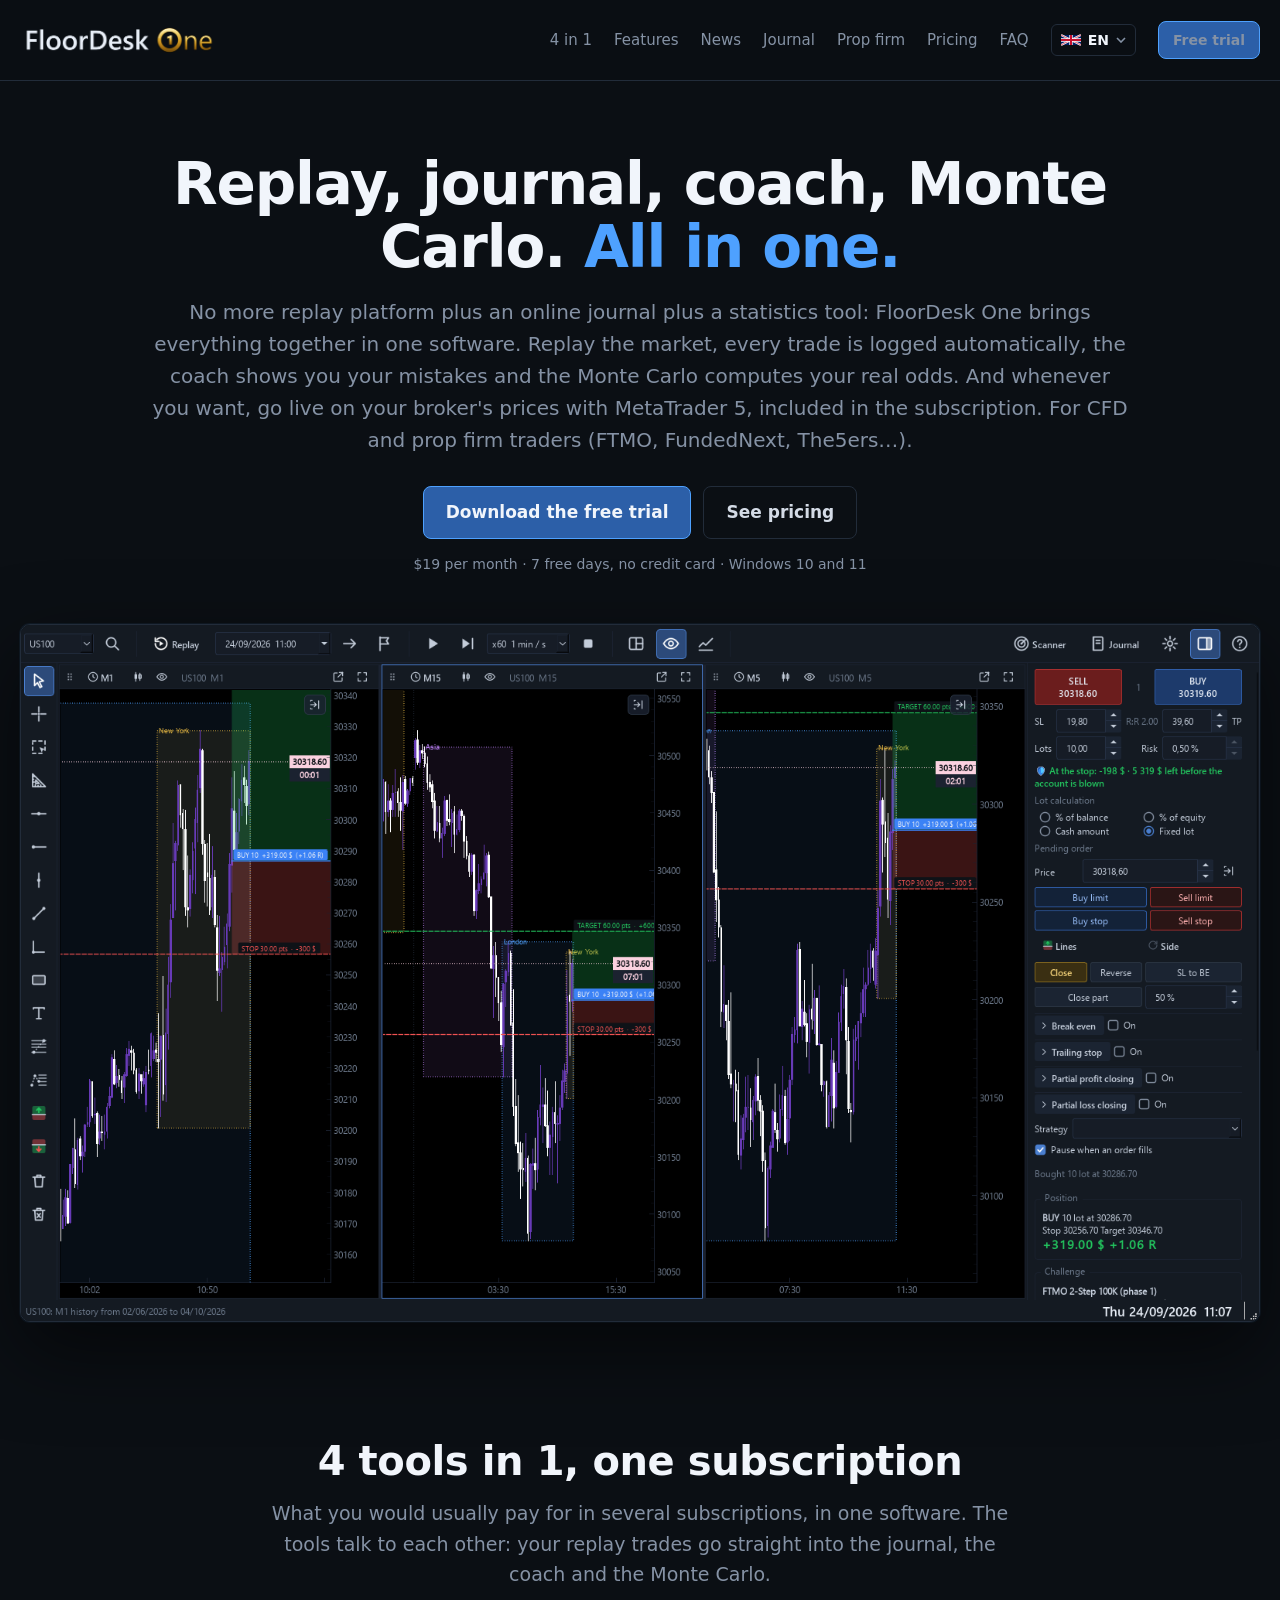
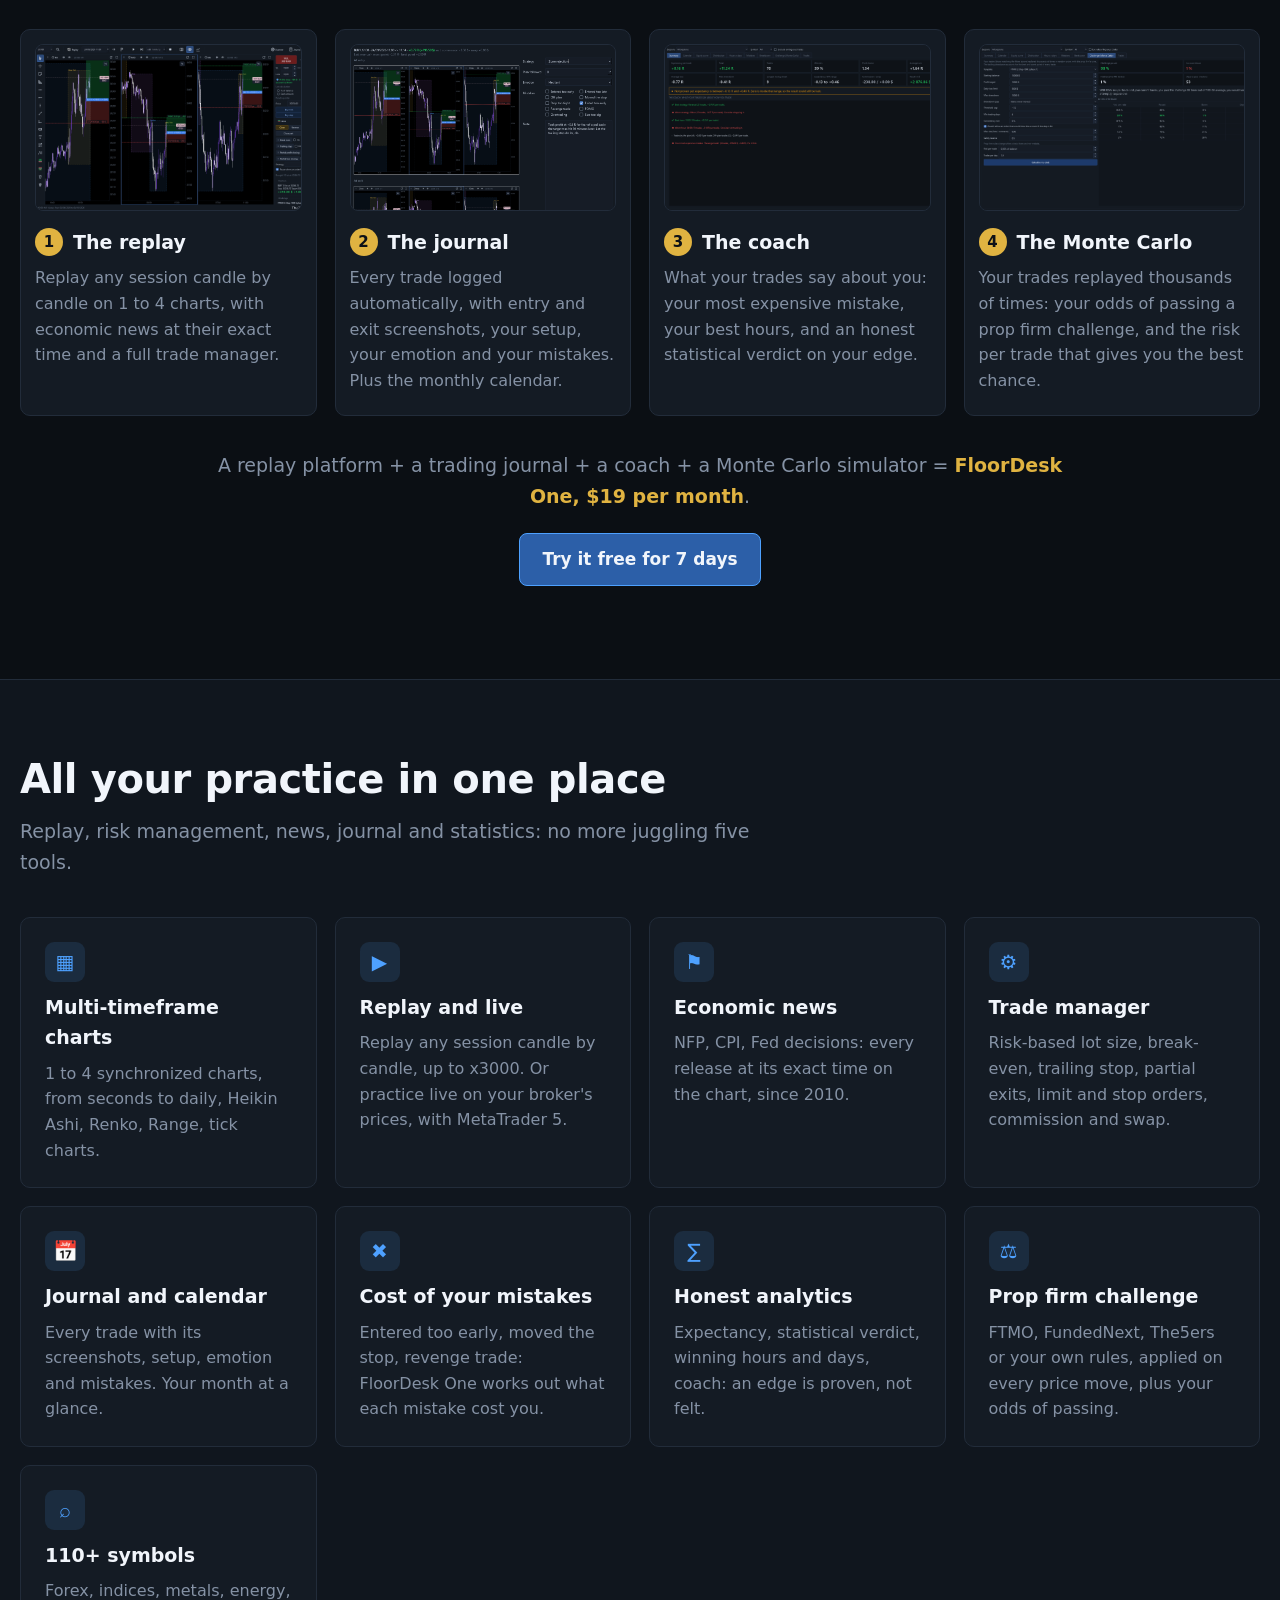
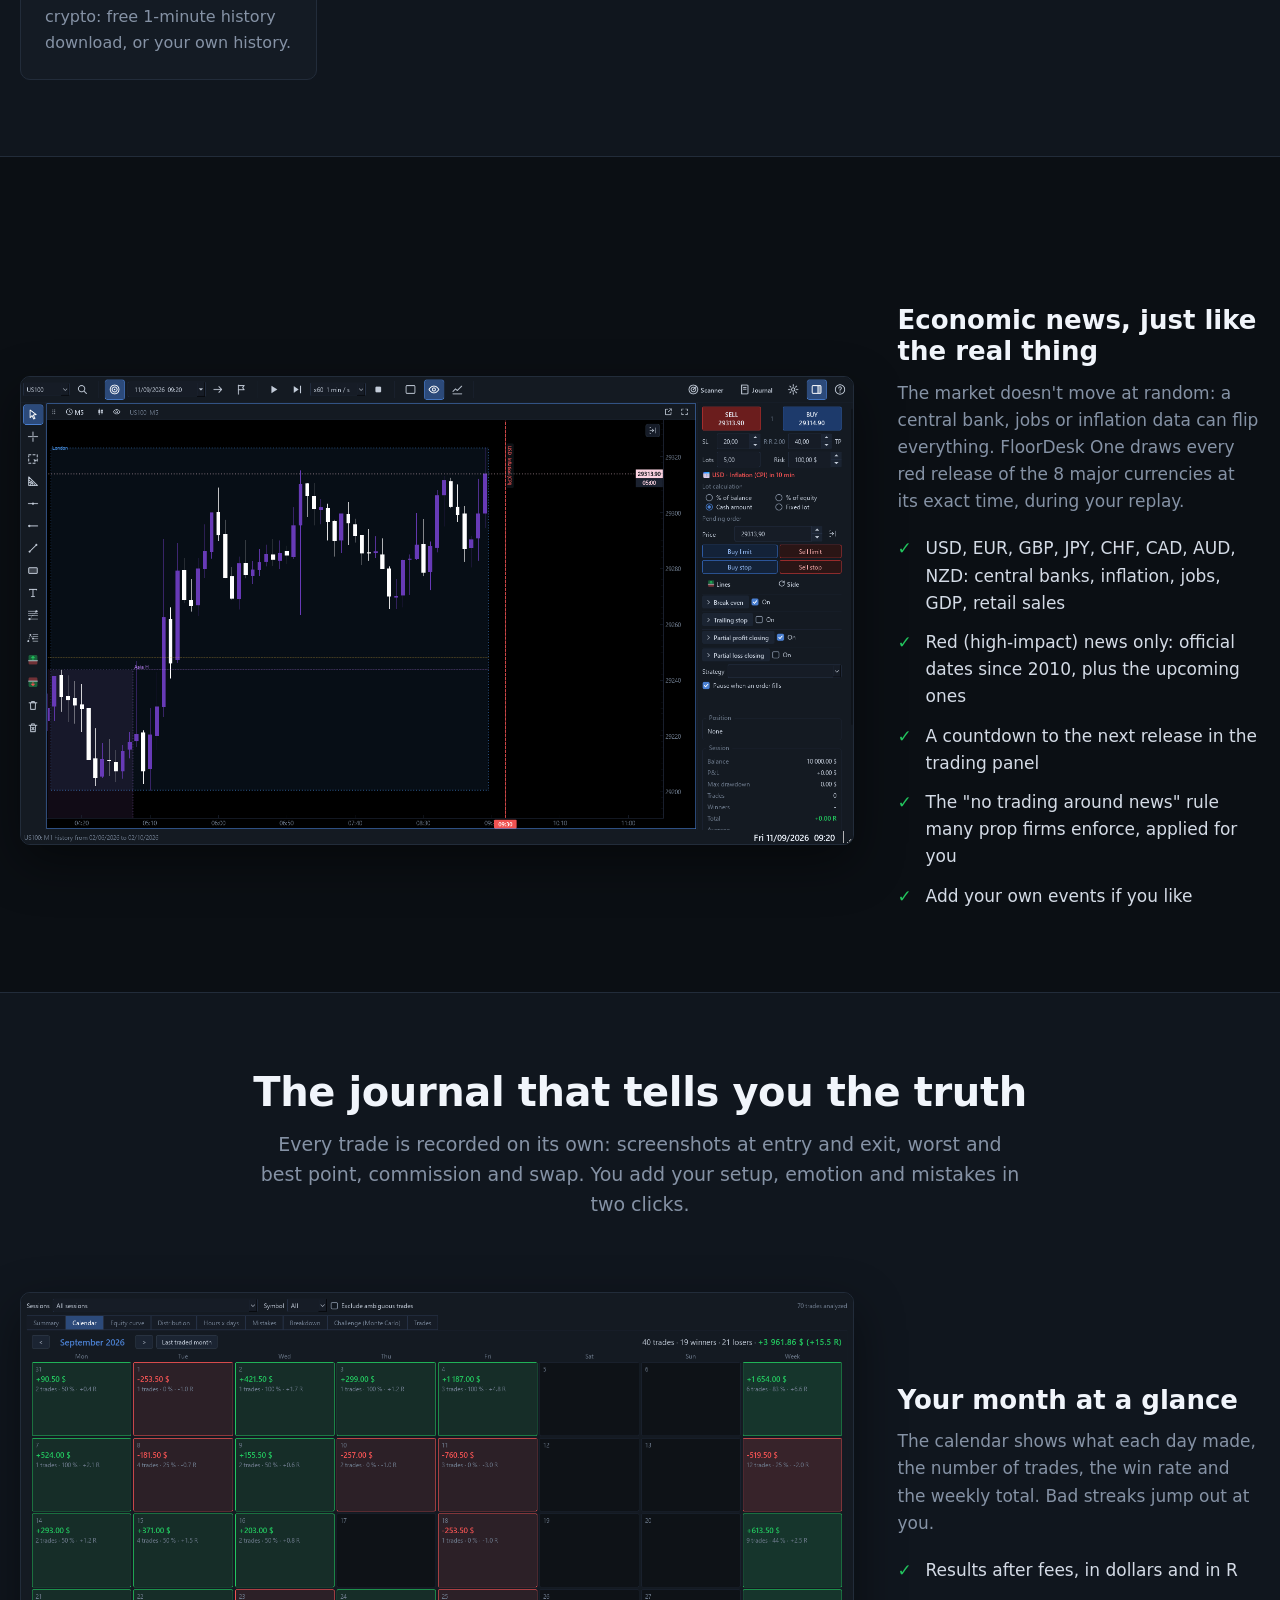
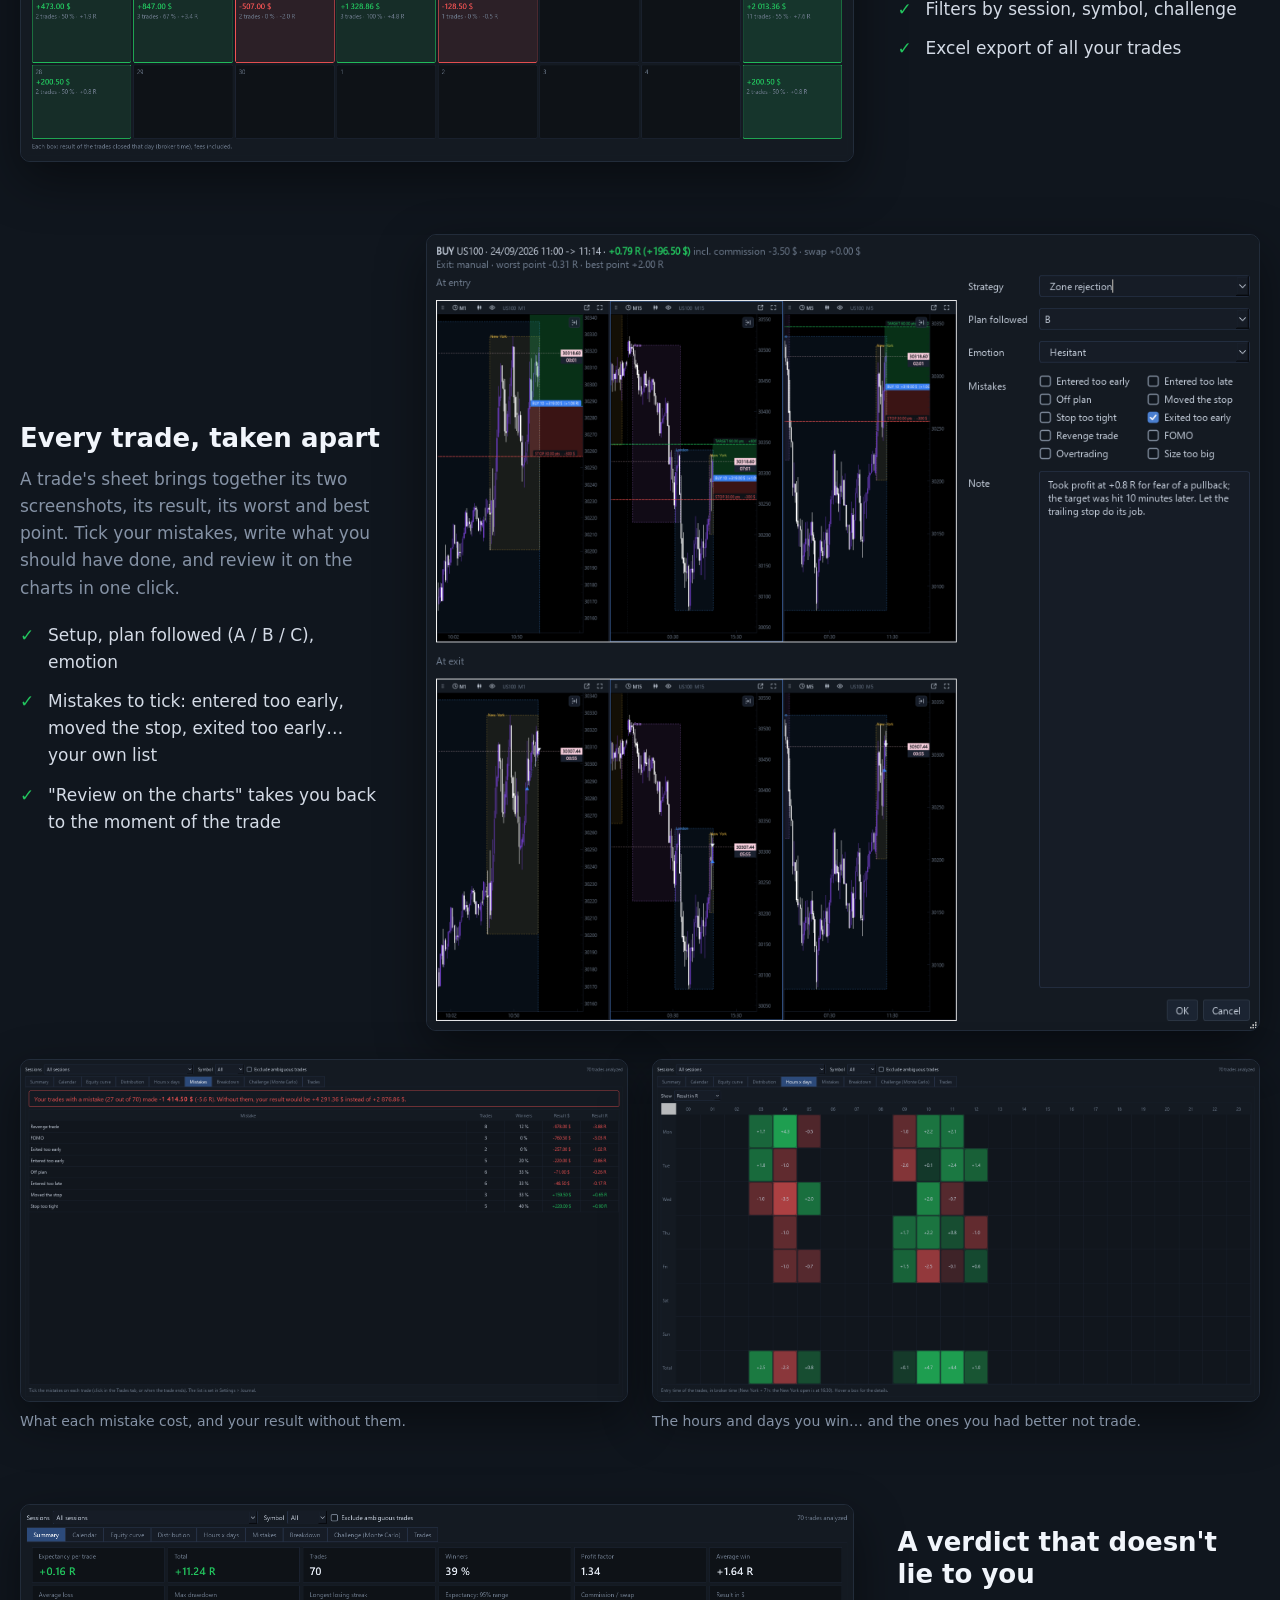
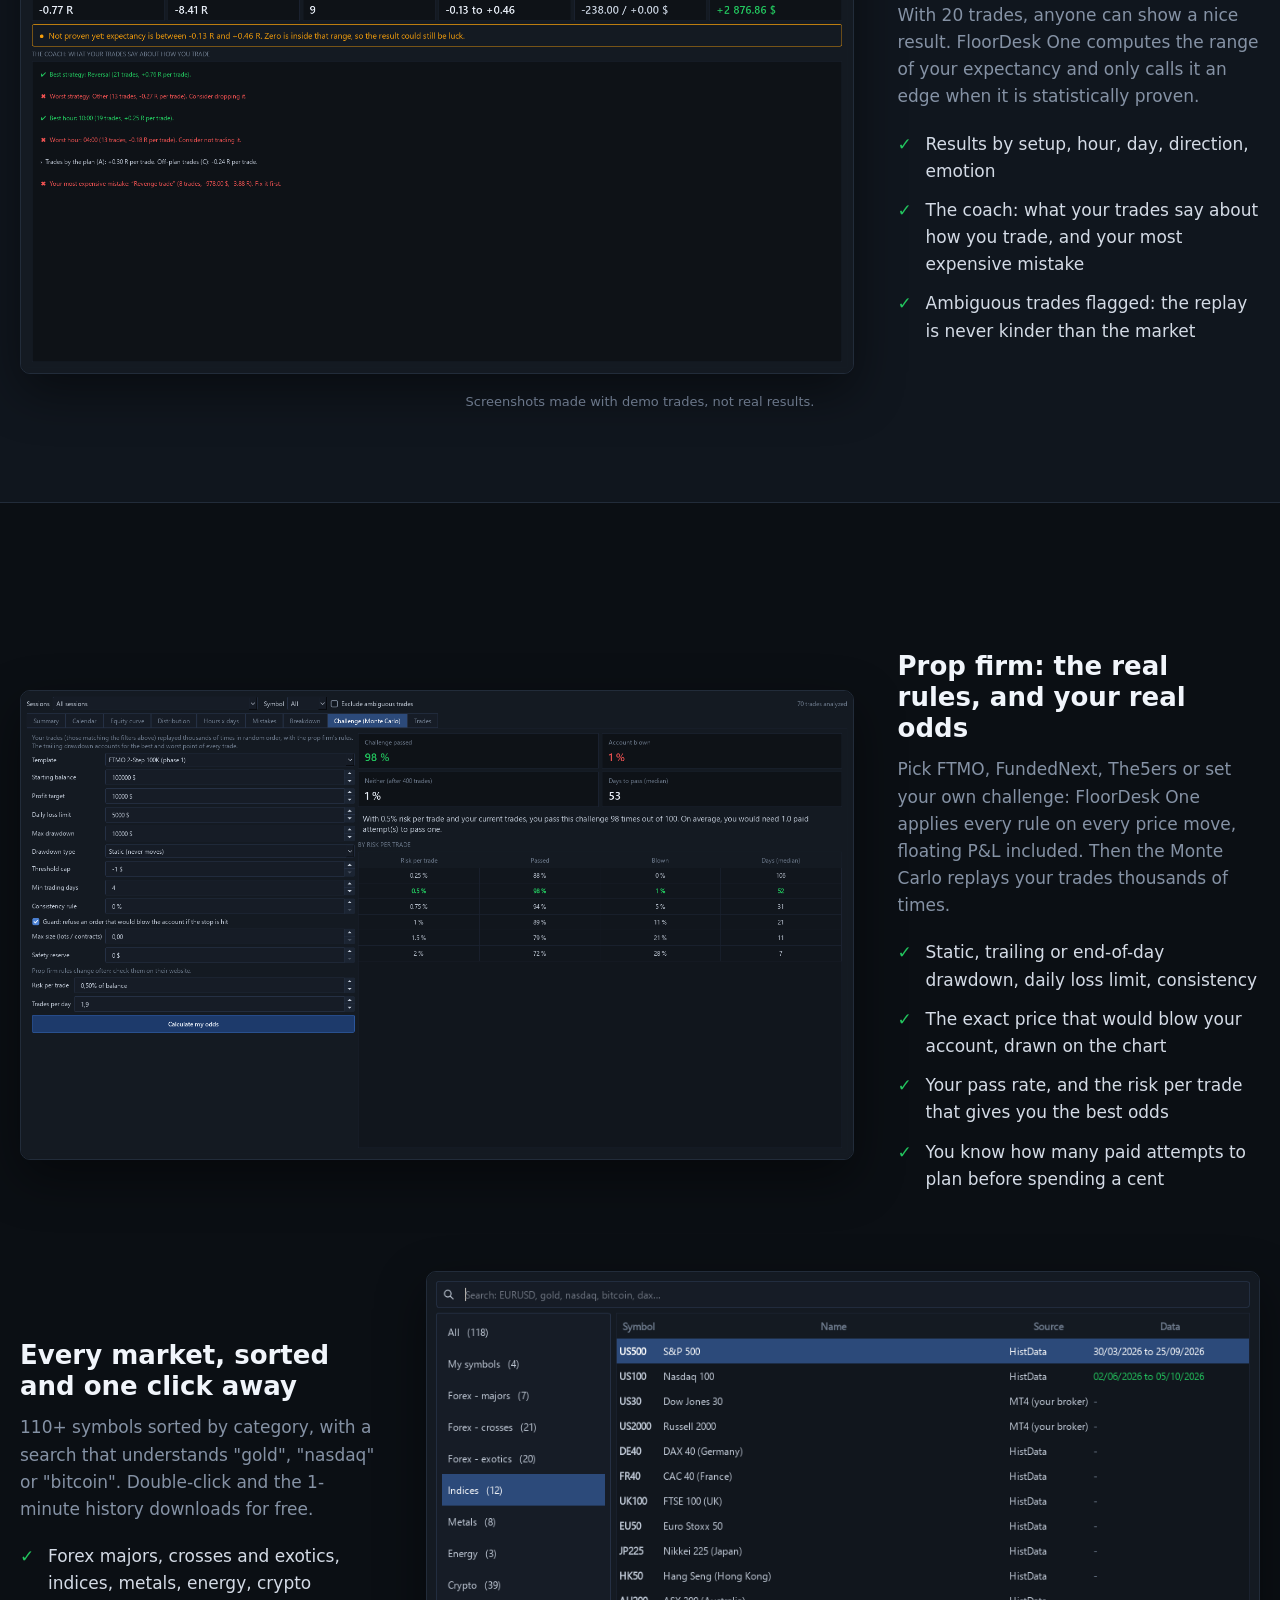
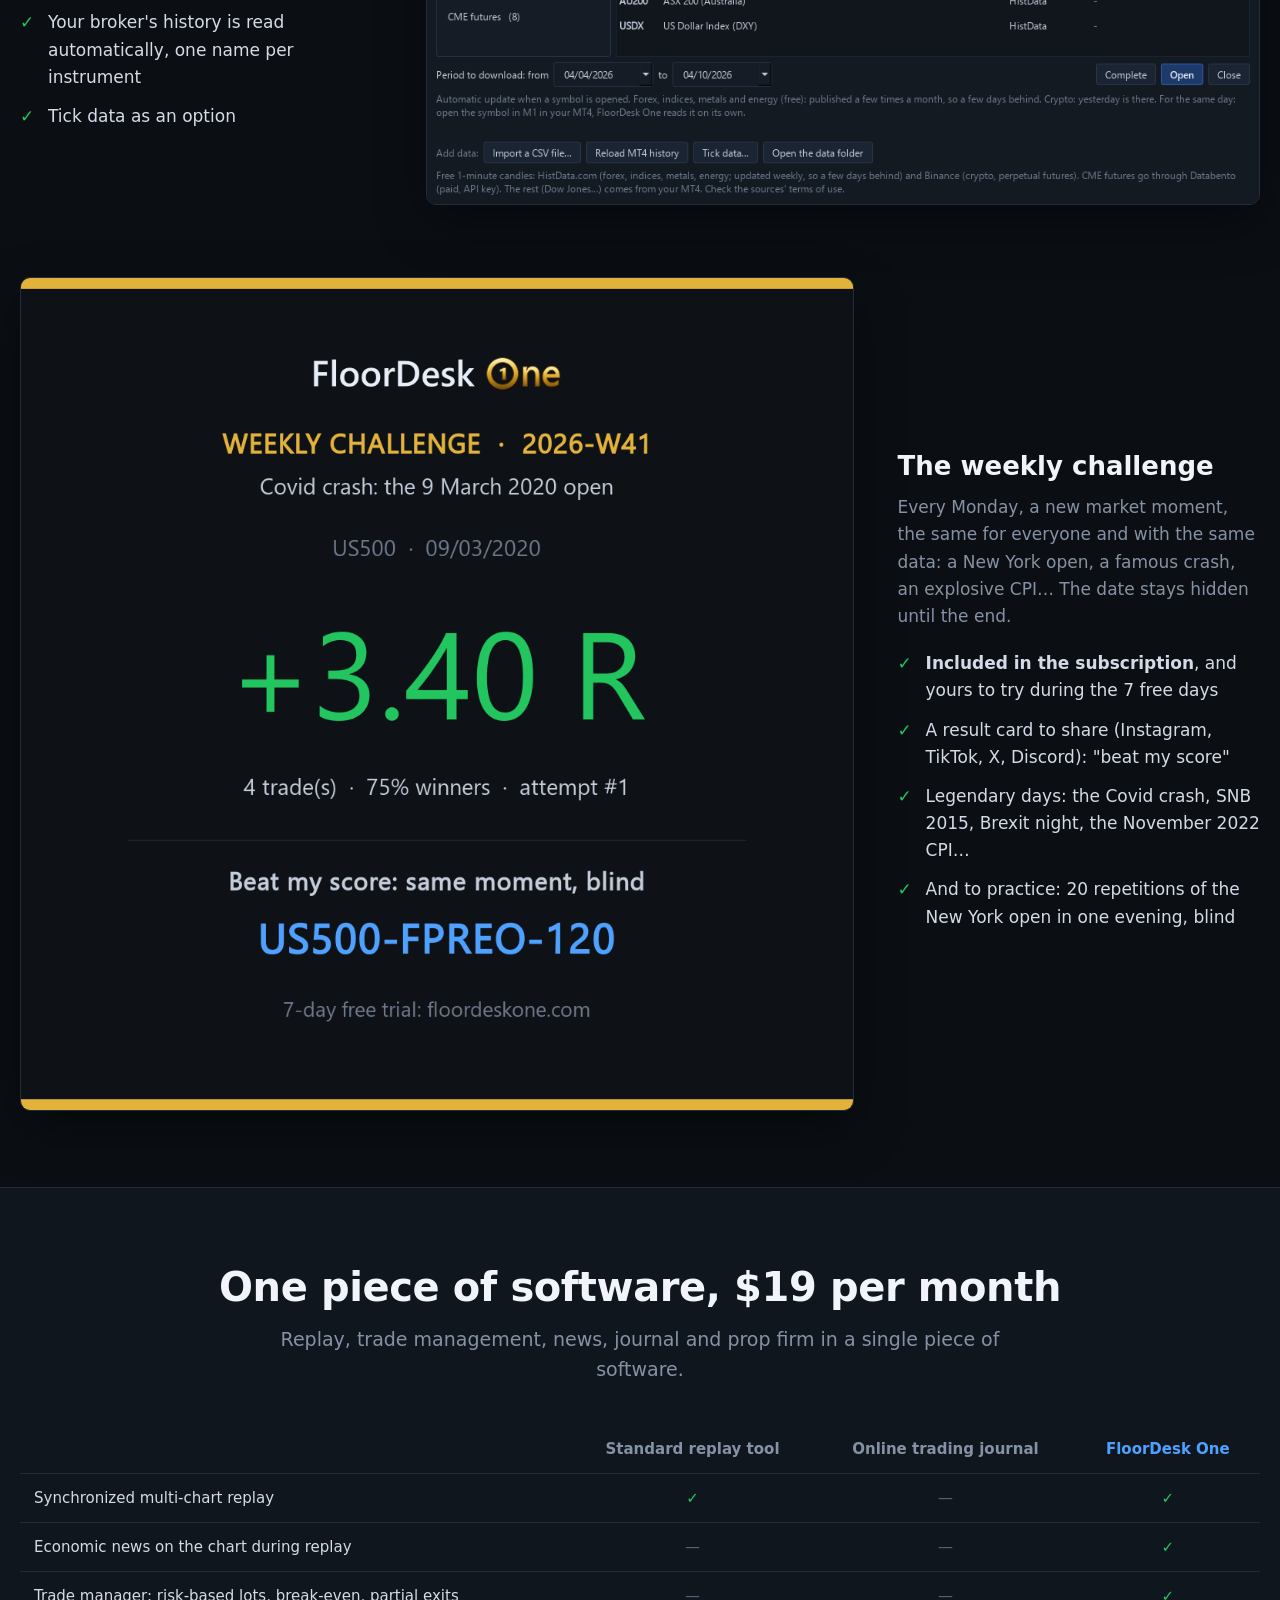
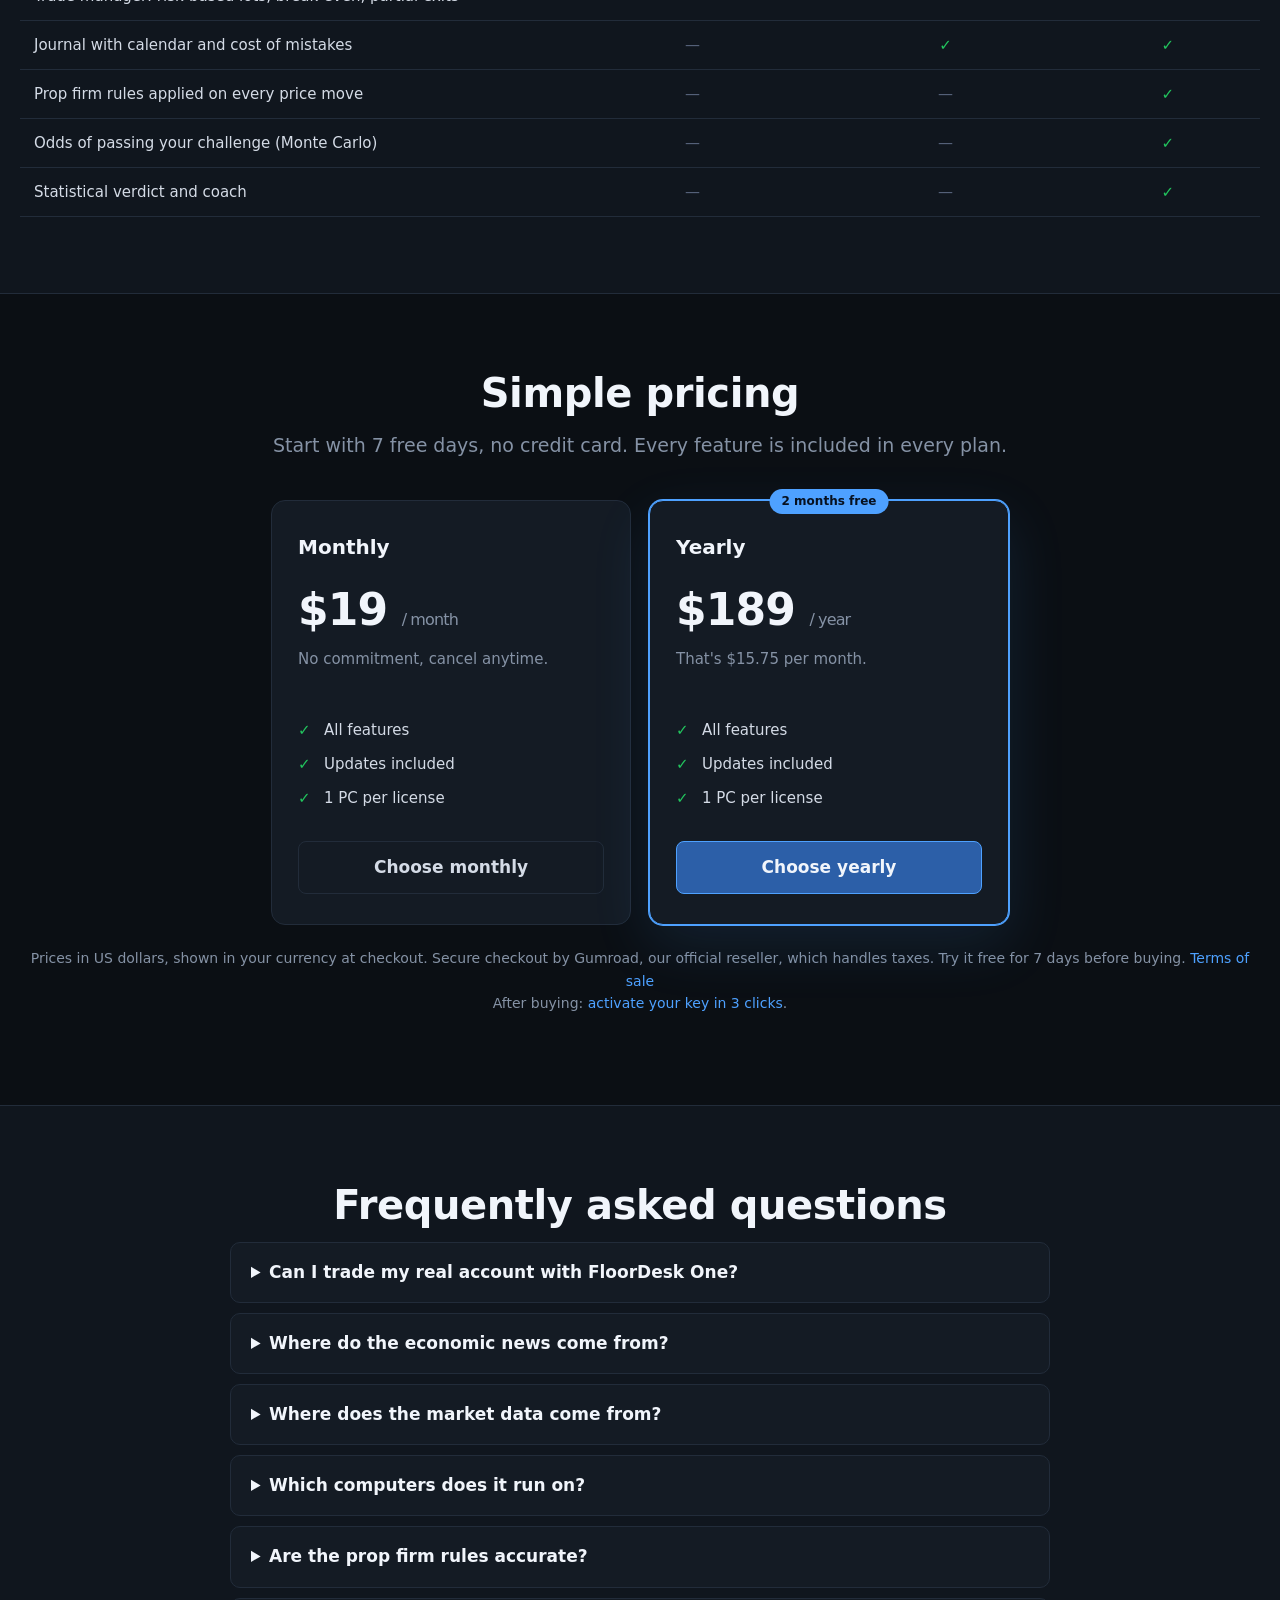
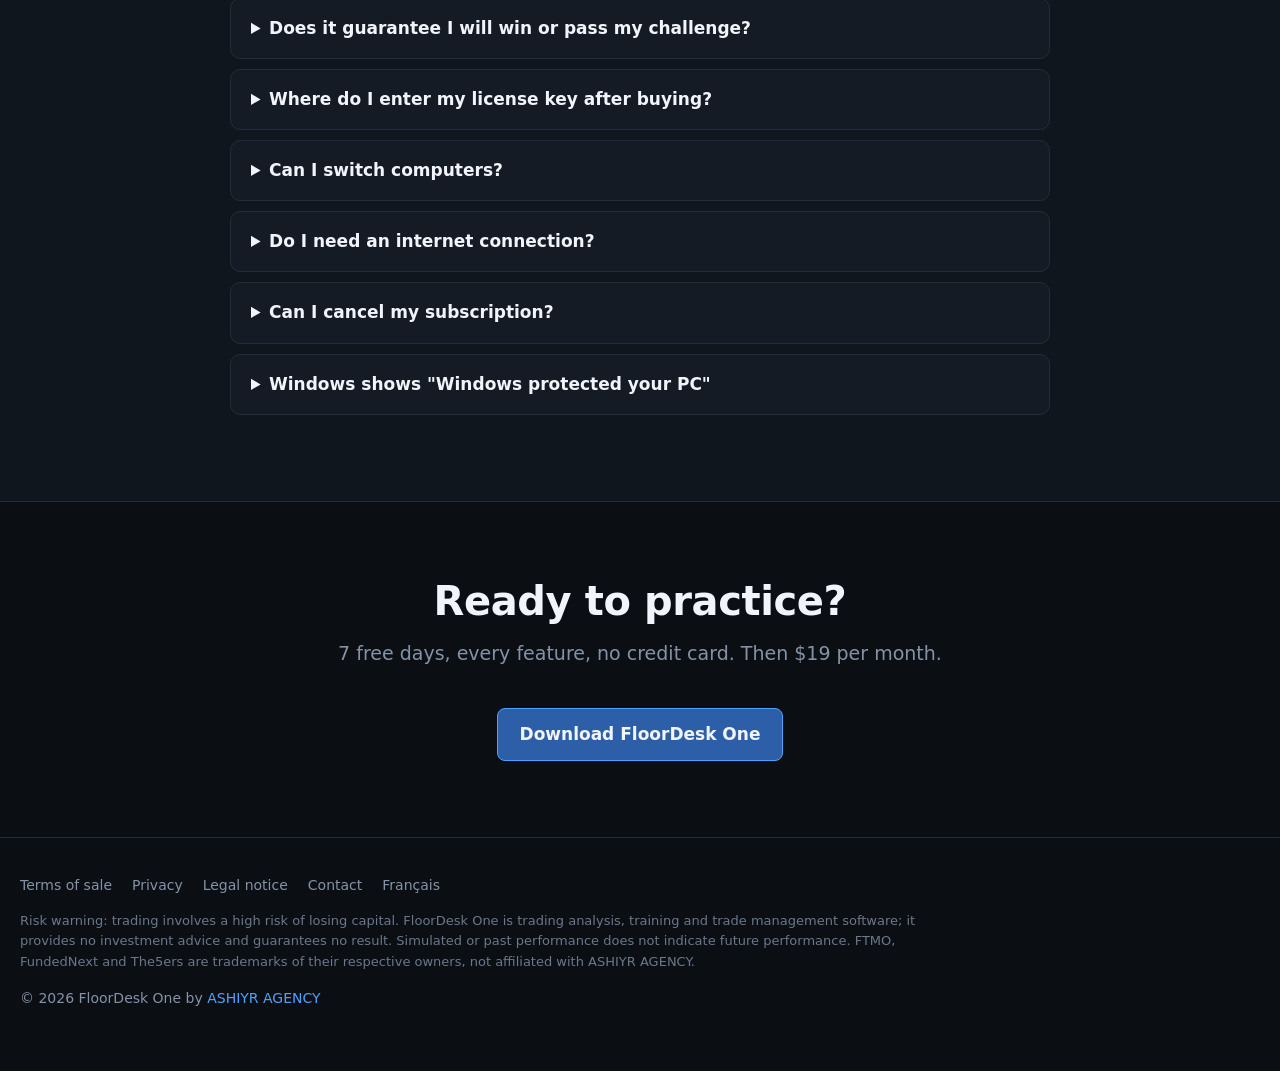
==== commit 03900feb: "Site du 08/10/2026 14:16" ====
--- a/en/index.html
+++ b/en/index.html
@@ -323,7 +323,7 @@
       training and trade management software; it provides no investment advice and guarantees no result. Simulated or
       past performance does not indicate future performance. FTMO, FundedNext and The5ers are trademarks of their respective
       owners, not affiliated with ASHIYR AGENCY.</p>
-    <p>© 2026 ASHIYR AGENCY</p>
+    <p>© 2026 FloorDesk One by <a href="https://ashiyr-agency.com" rel="noopener">ASHIYR AGENCY</a></p>
   </div>
 </footer>
 <script>document.addEventListener("click",function(e){document.querySelectorAll("details.langues[open]").forEach(function(d){if(!d.contains(e.target))d.removeAttribute("open")})});</script>
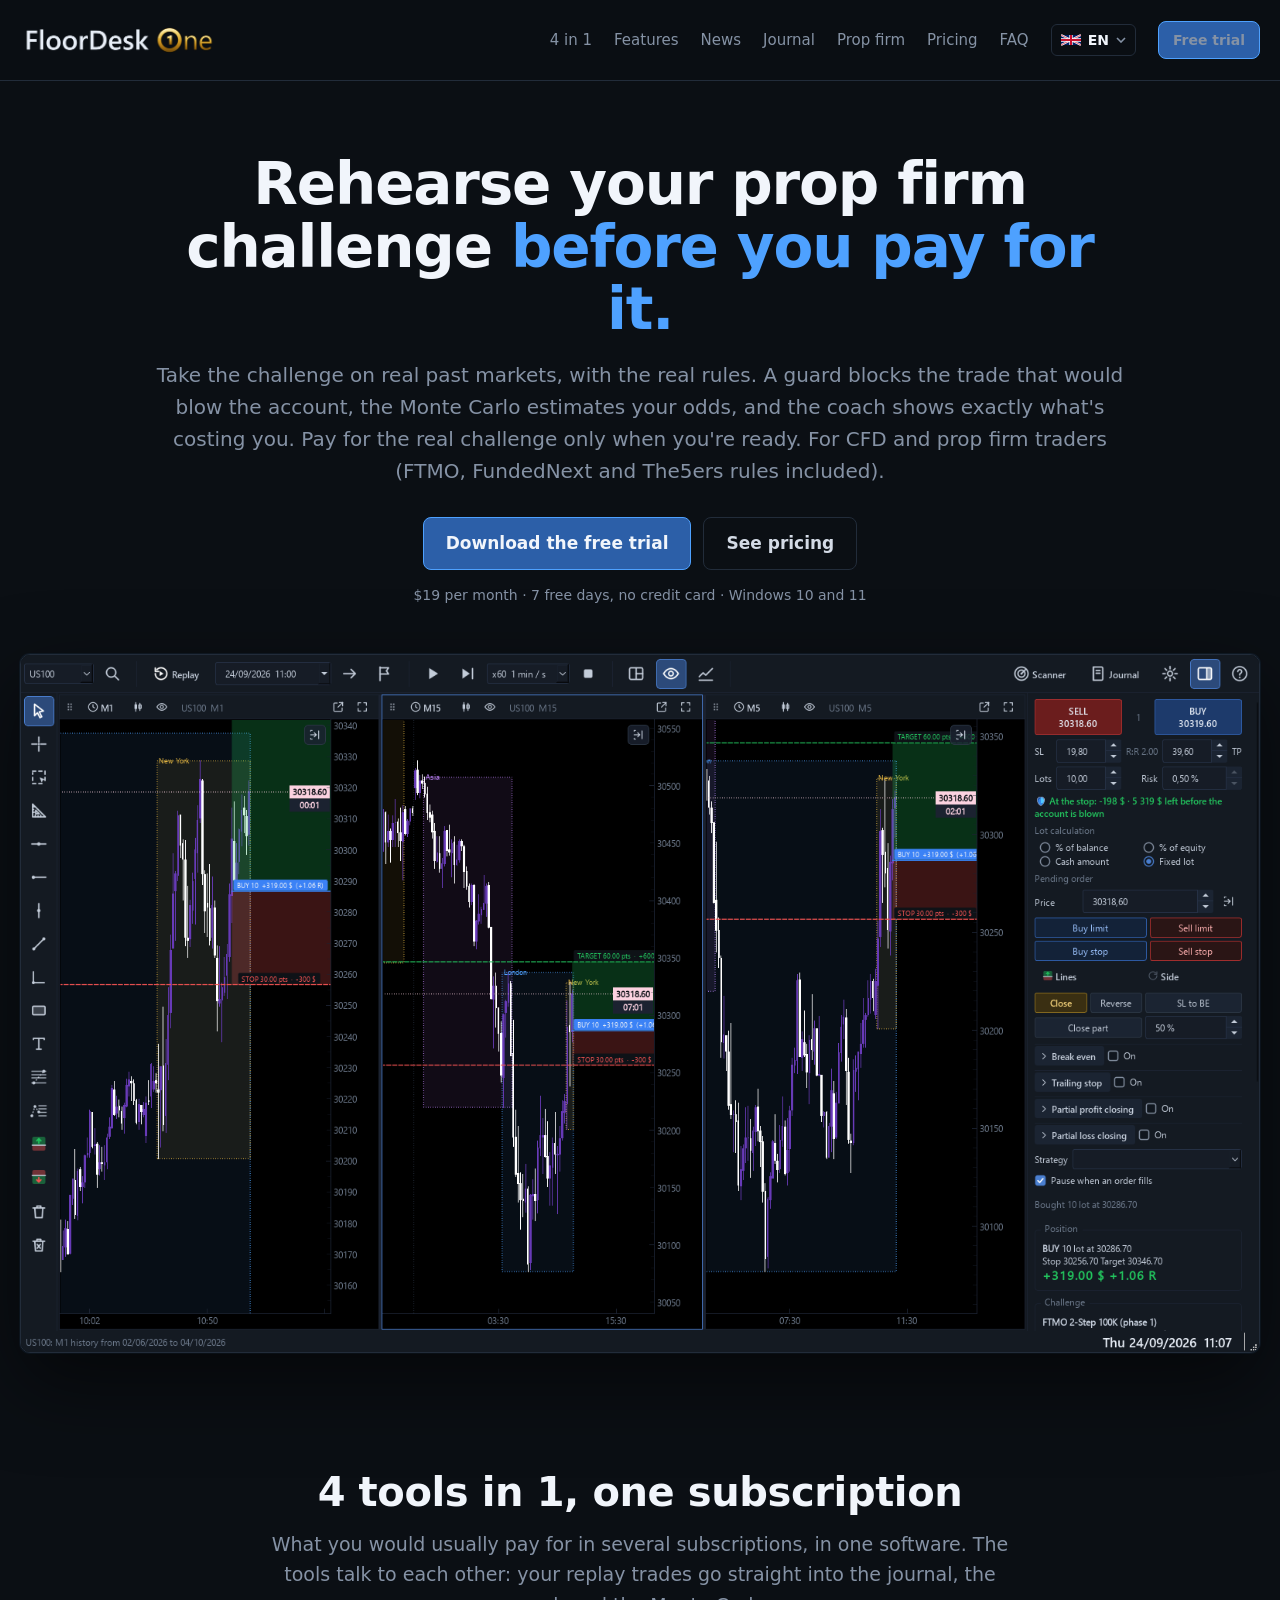
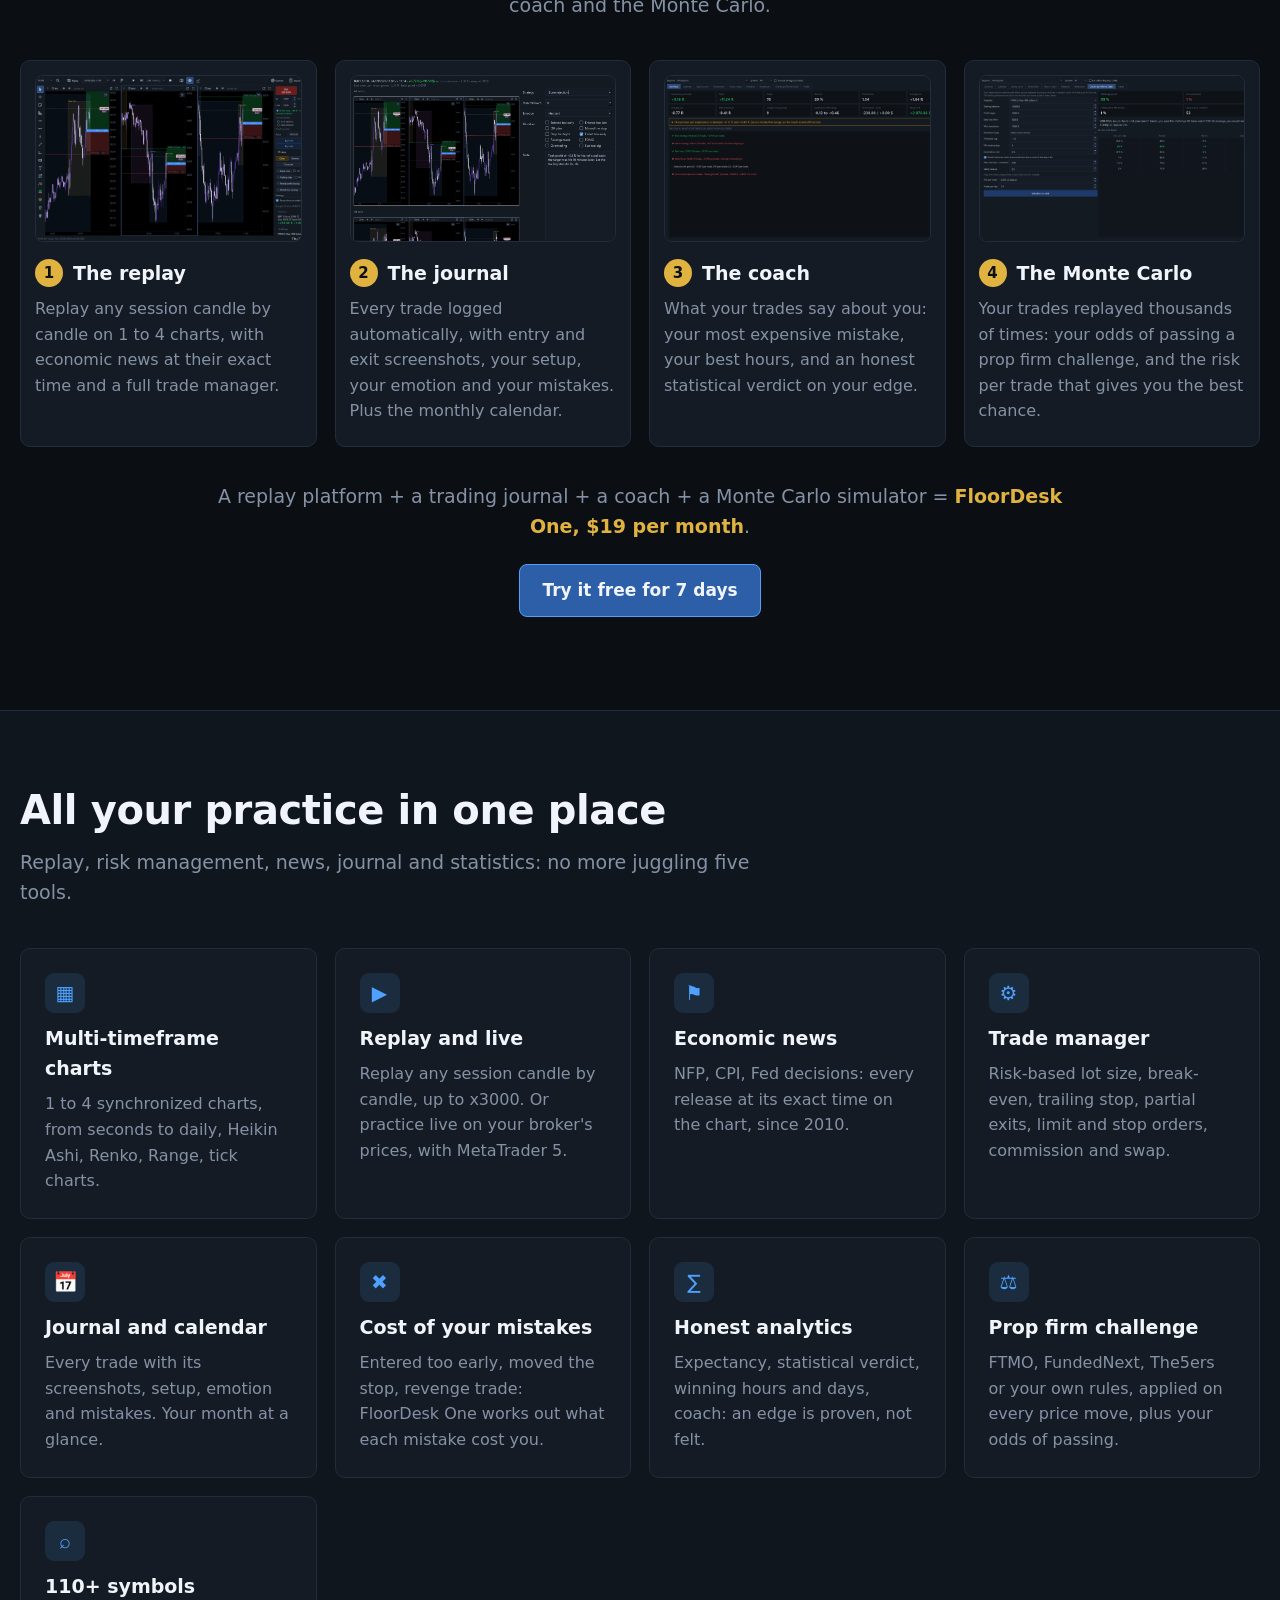
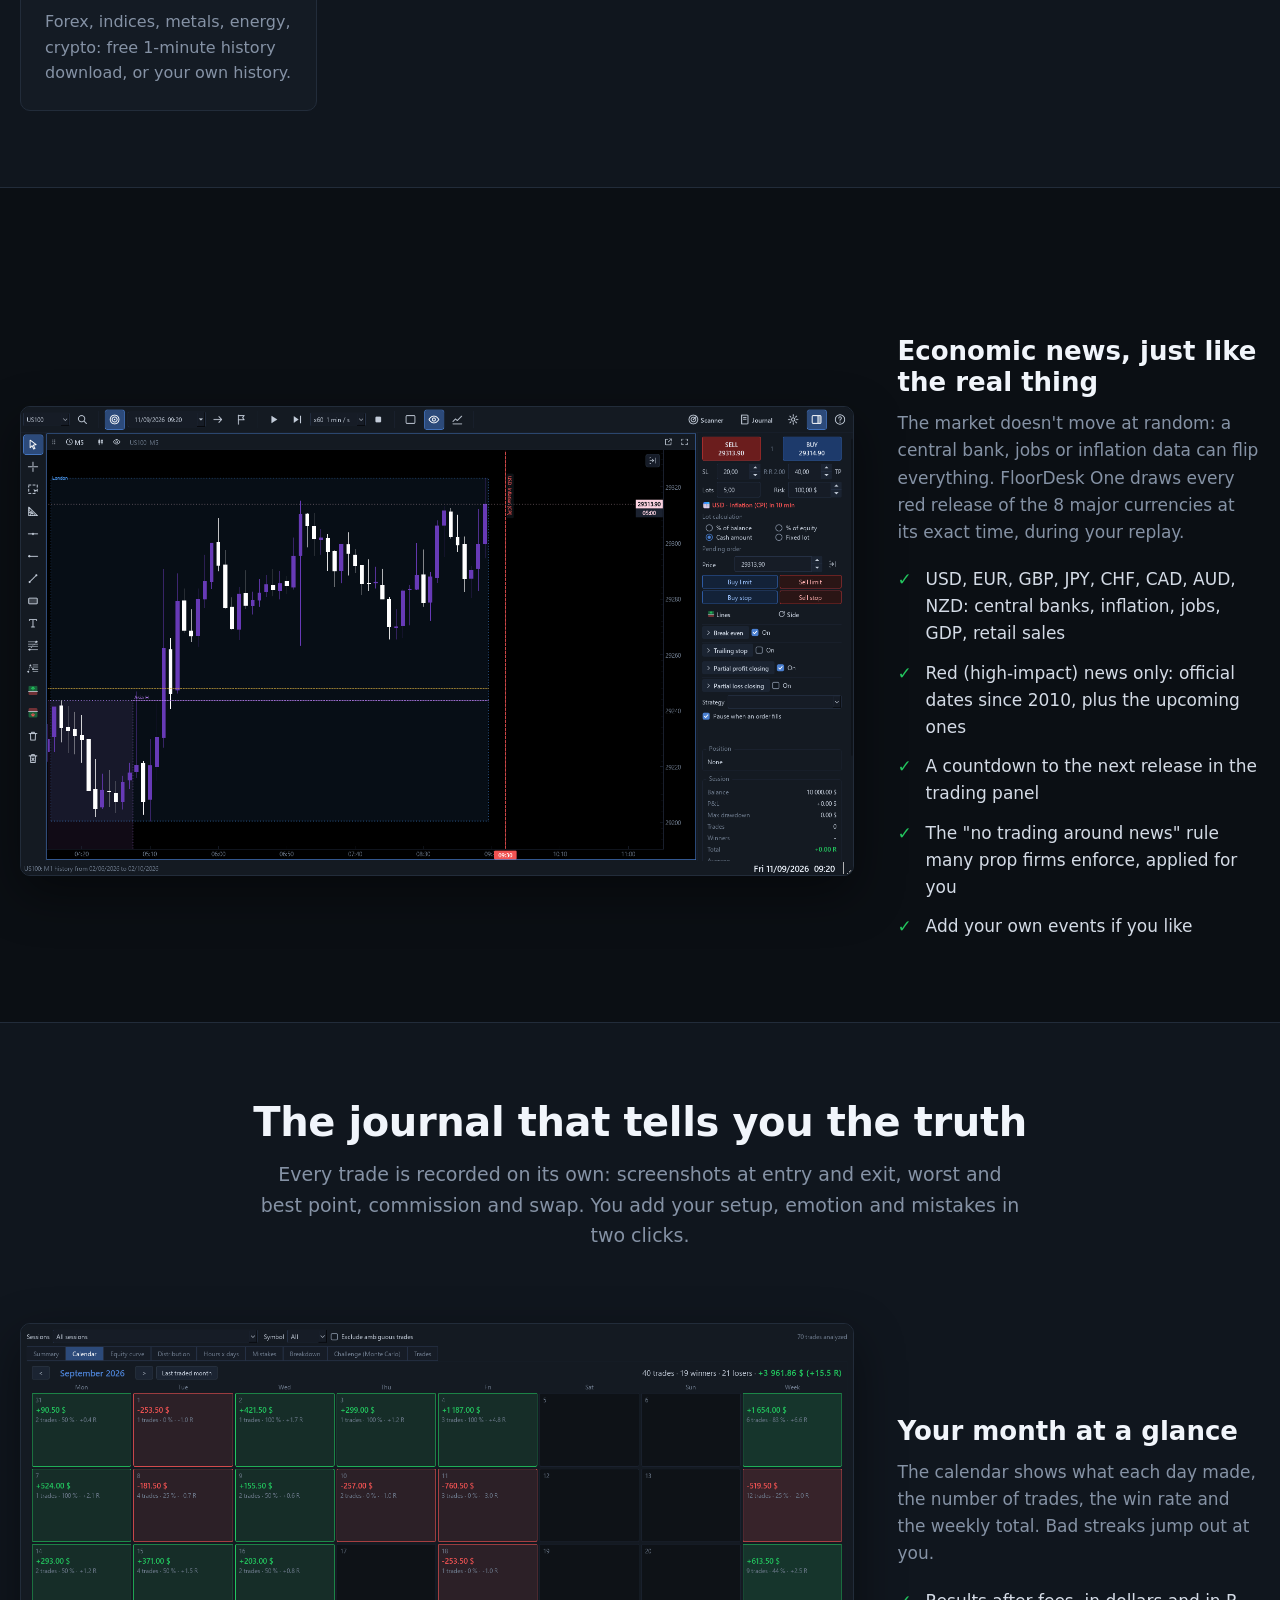
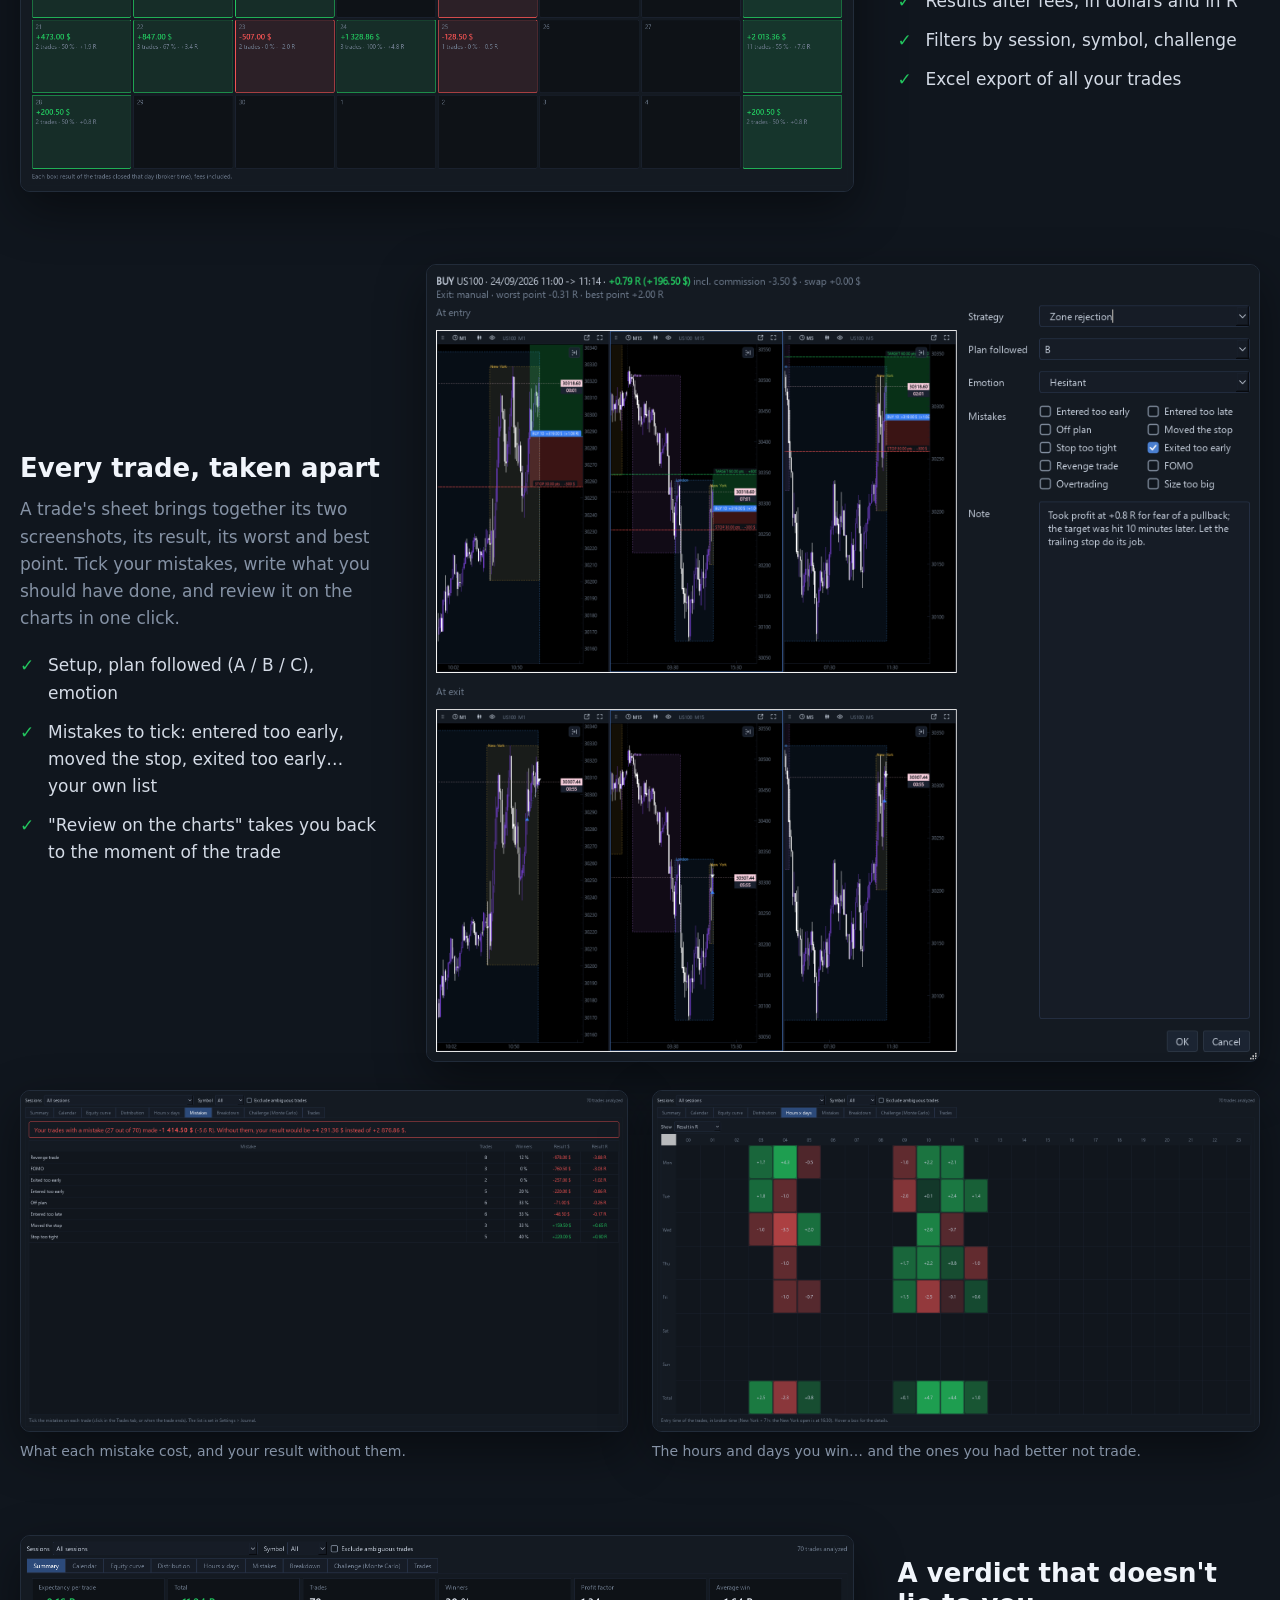
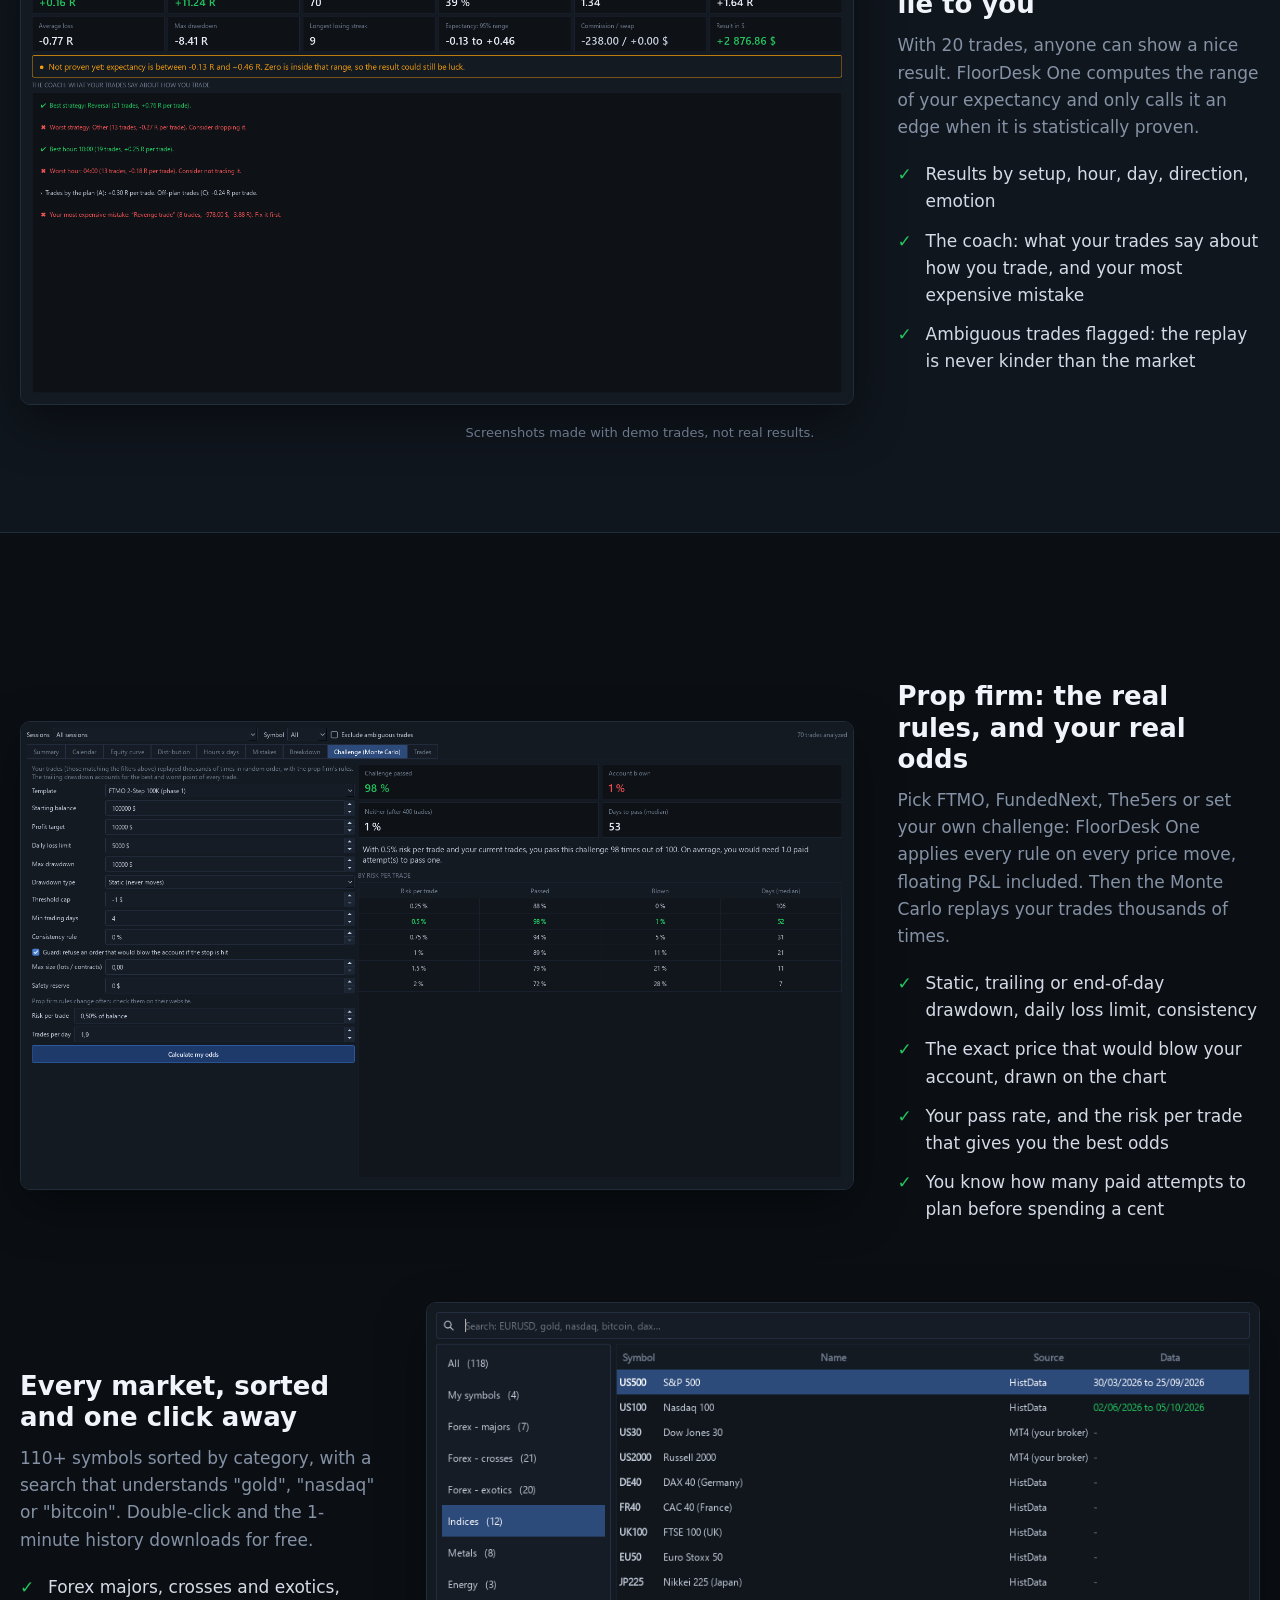
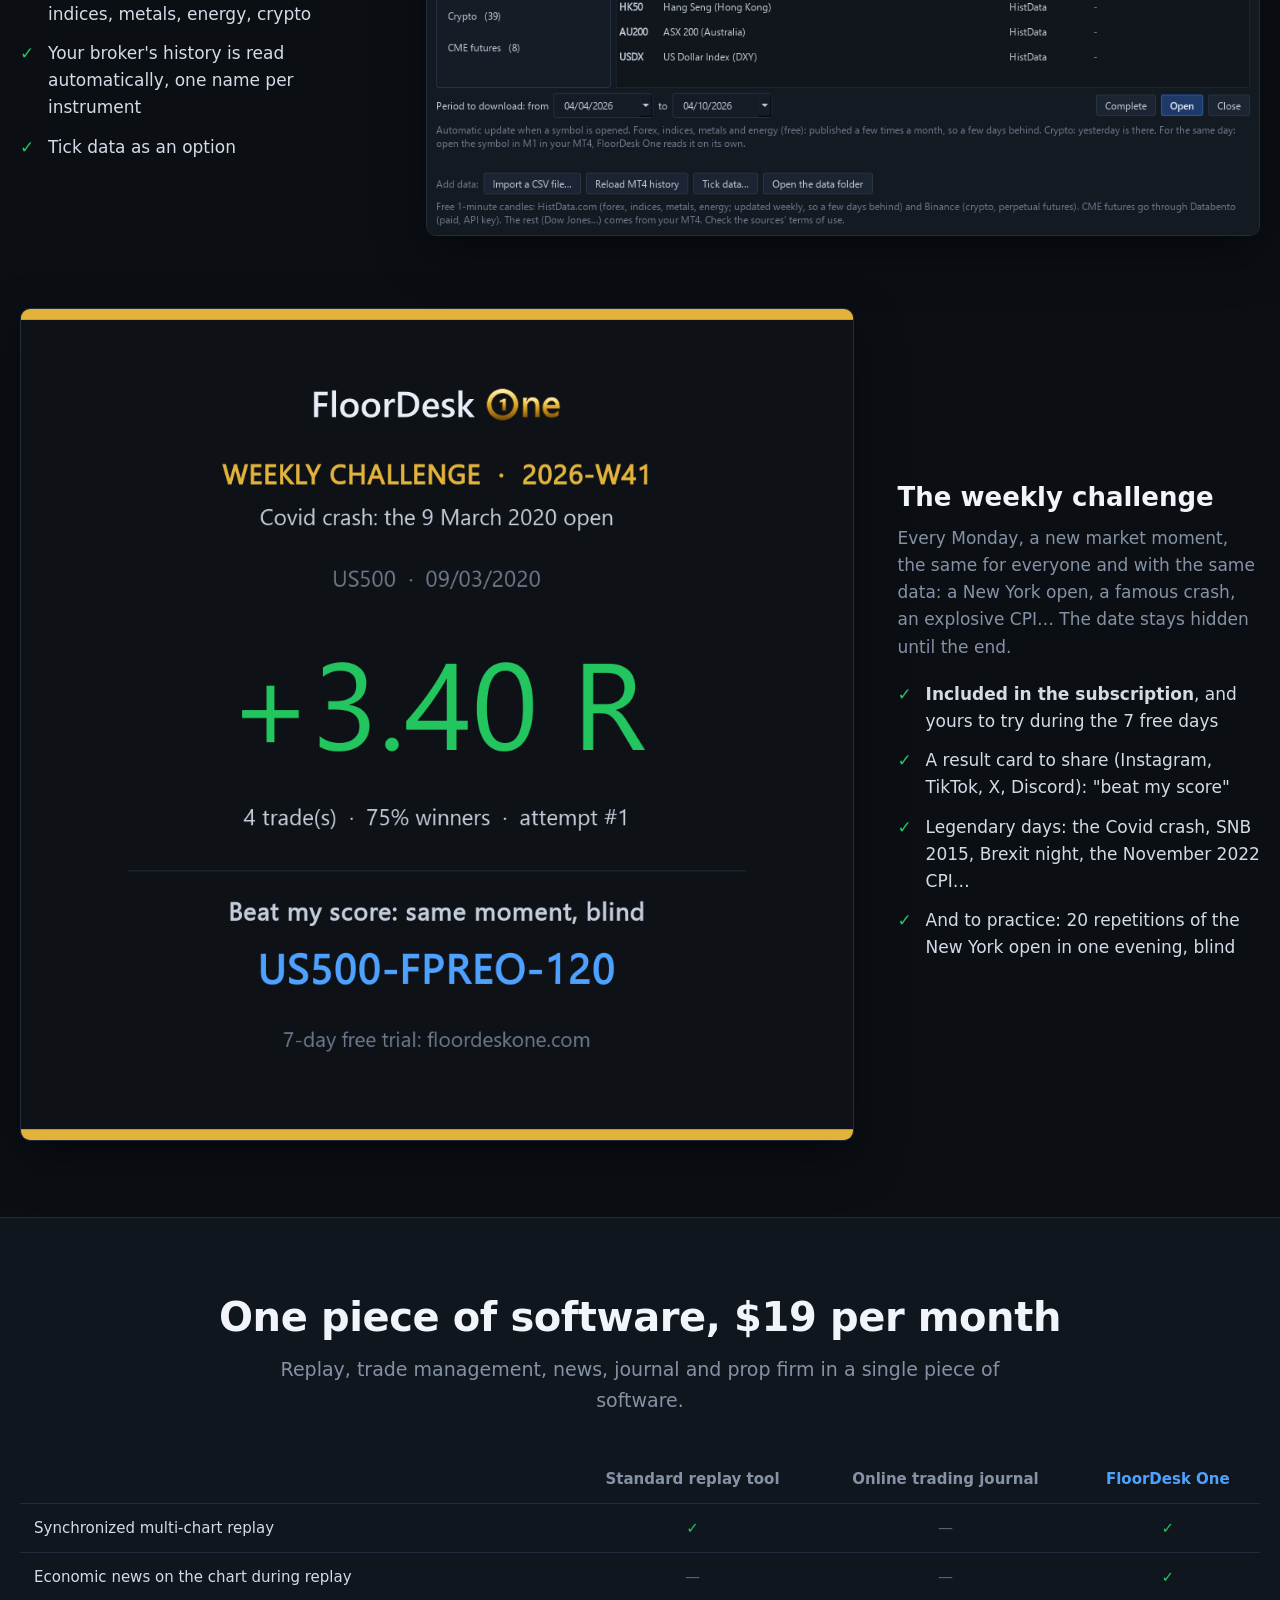
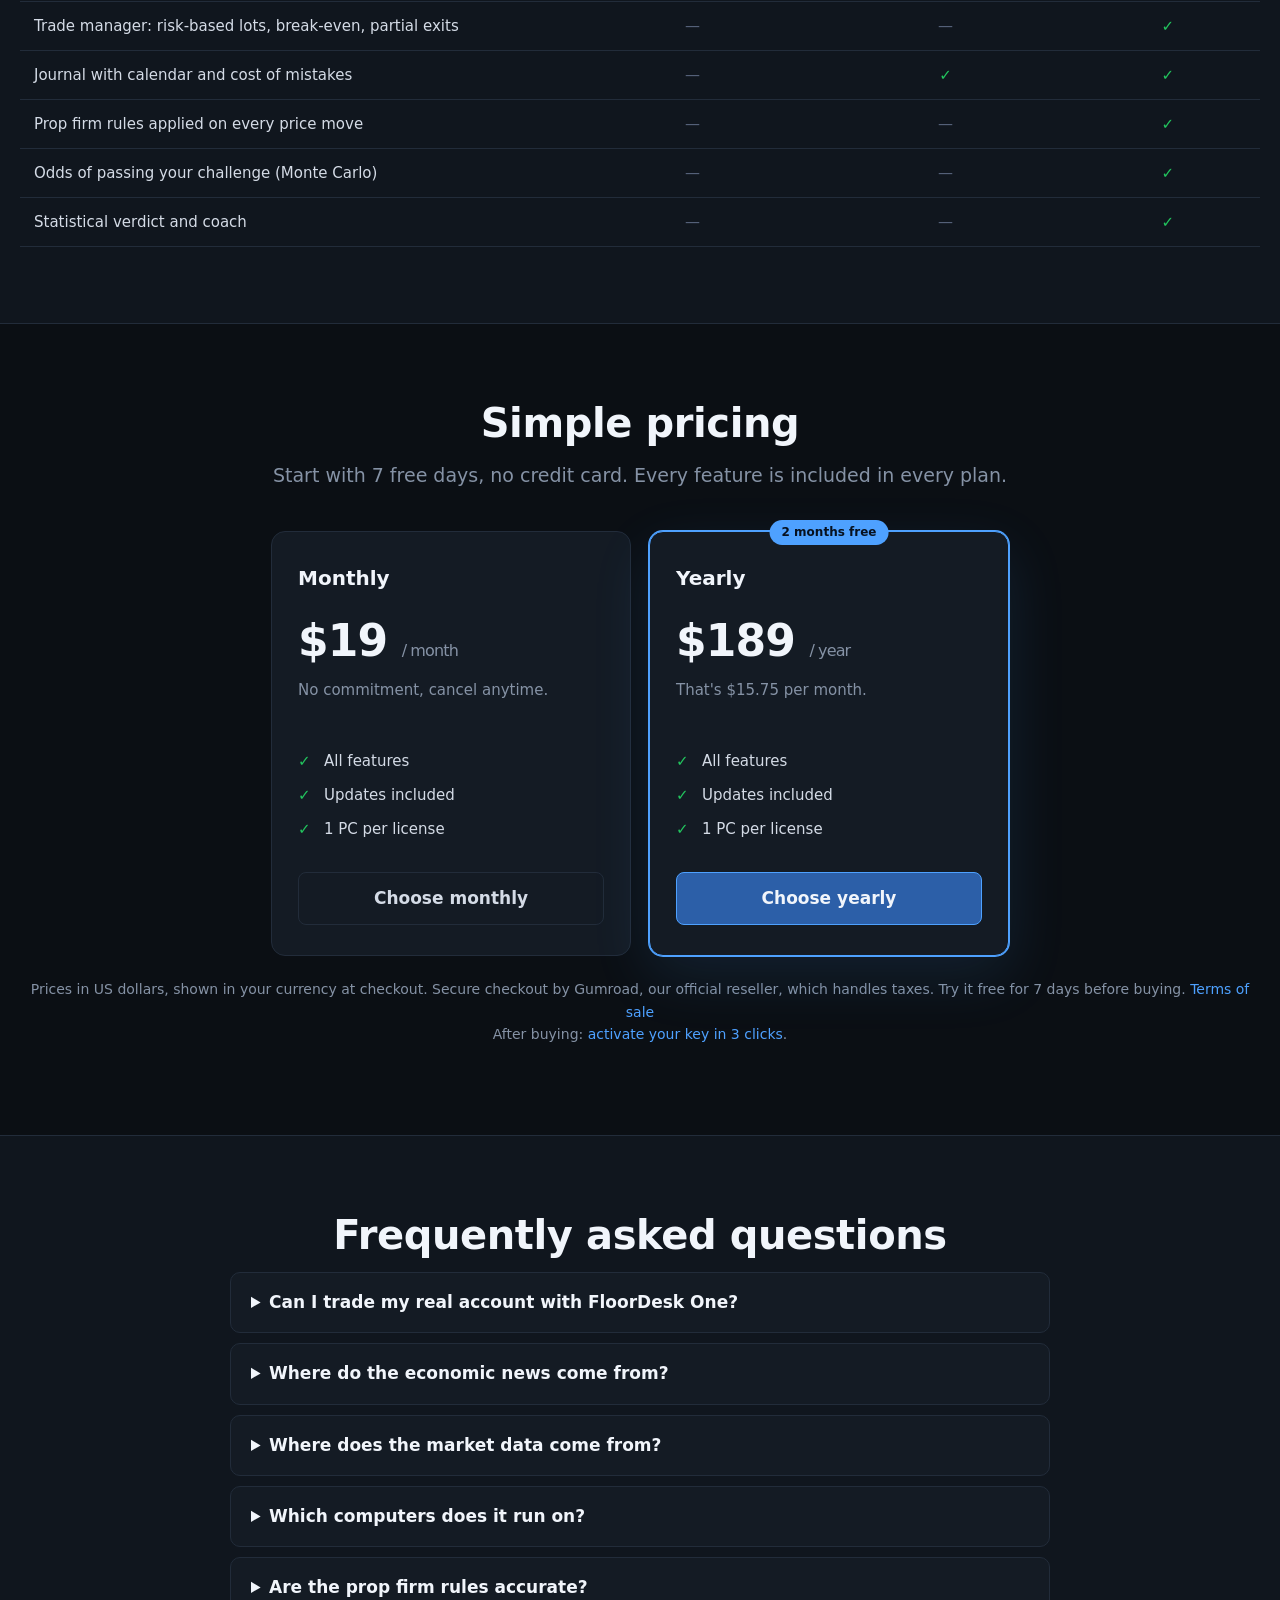
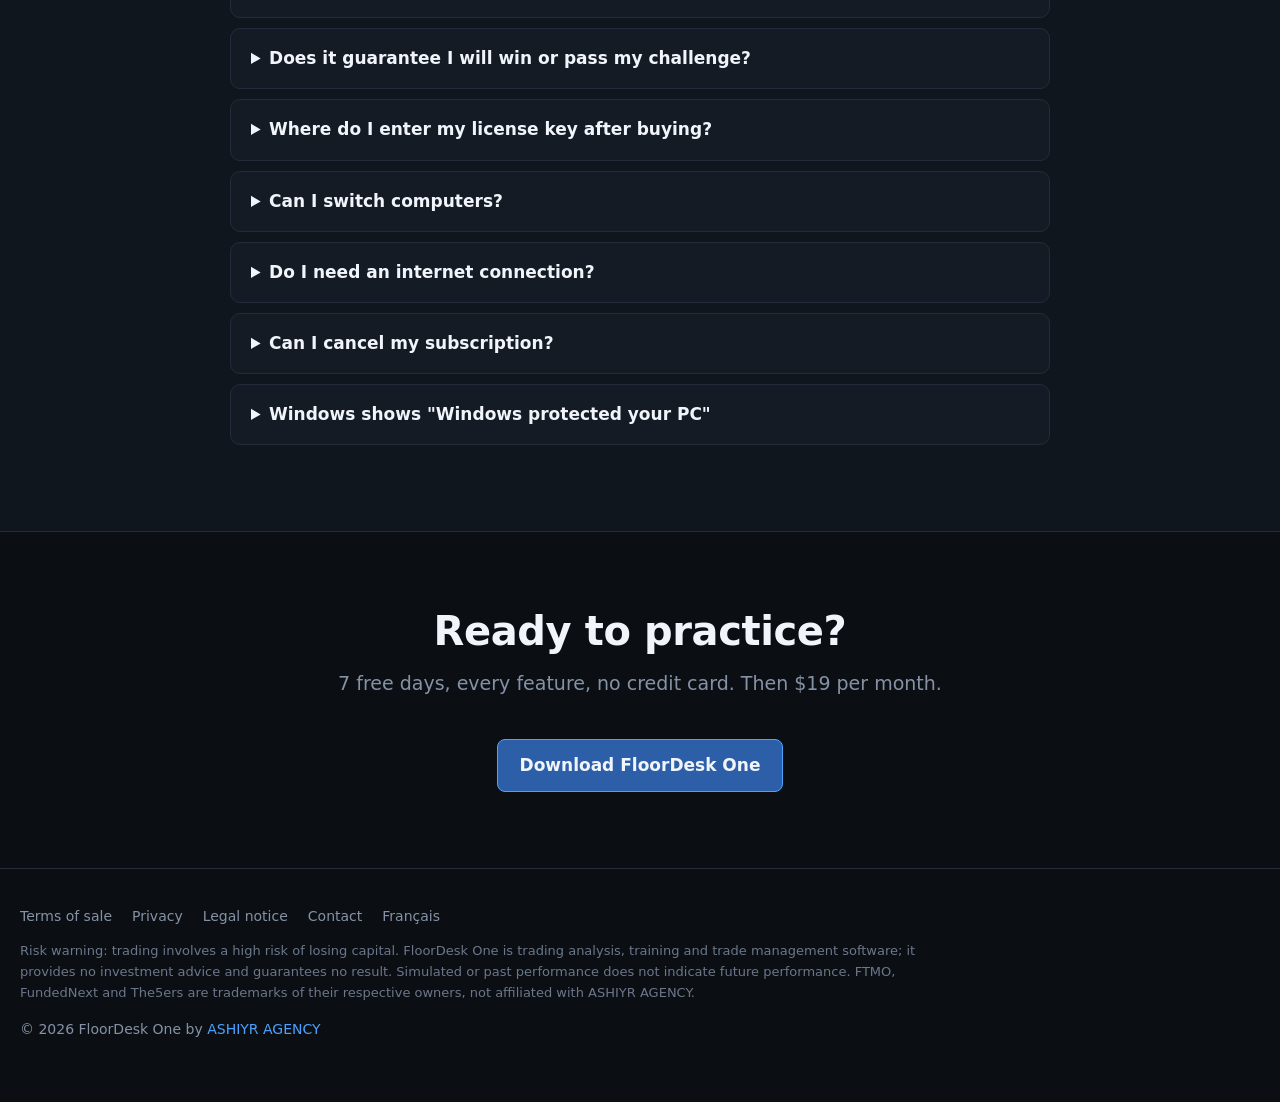
==== commit 0aecd734: "Site du 09/10/2026 13:21" ====
--- a/en/index.html
+++ b/en/index.html
@@ -3,18 +3,18 @@
 <head>
 <meta charset="utf-8">
 <meta name="viewport" content="width=device-width, initial-scale=1">
-<title>FloorDesk One — trading replay, journal and coach</title>
+<title>FloorDesk One — rehearse your prop firm challenge before you pay for it</title>
 <link rel="canonical" href="https://floordeskone.com/en/">
 <link rel="alternate" hreflang="fr" href="https://floordeskone.com/">
 <link rel="alternate" hreflang="en" href="https://floordeskone.com/en/">
 <link rel="alternate" hreflang="pt-BR" href="https://floordeskone.com/pt/">
 <link rel="alternate" hreflang="es" href="https://floordeskone.com/es/">
 <link rel="alternate" hreflang="x-default" href="https://floordeskone.com/">
-<meta name="description" content="FloorDesk One, the all-in-one Windows software for CFD and prop firm traders: multi-chart replay with economic news, trading journal with screenshots and calendar, coach and statistics, Monte Carlo of your challenge. $19 per month, 7-day free trial.">
+<meta name="description" content="Rehearse your prop firm challenge with the real rules on real past markets, see exactly what's costing you, and estimate your odds before you pay. Windows software, $19 per month, 7-day free trial.">
 <link rel="icon" href="../img/favicon.png">
 <link rel="stylesheet" href="../style.css">
-<meta property="og:title" content="FloorDesk One — replay, journal, coach and Monte Carlo in one software">
-<meta property="og:description" content="Replay, journal, coach and Monte Carlo: 4 tools in one software. $19 per month.">
+<meta property="og:title" content="FloorDesk One — rehearse your prop firm challenge before you pay for it">
+<meta property="og:description" content="The real prop firm rules on real past markets, a guard that blocks the trade that would blow your account, and a coach that shows what's costing you. $19 per month.">
 <meta property="og:image" content="../img/en/principal.png">
 </head>
 <body>
@@ -39,8 +39,8 @@
 <main>
 <section class="accroche">
   <div class="conteneur">
-    <h1>Replay, journal, coach, Monte Carlo. <em>All in one.</em></h1>
-    <p class="sous">No more replay platform plus an online journal plus a statistics tool: FloorDesk One brings everything together in one software. Replay the market, every trade is logged automatically, the coach shows you your mistakes and the Monte Carlo computes your real odds. And whenever you want, go live on your broker's prices with MetaTrader 5, included in the subscription. For CFD and prop firm traders (FTMO, FundedNext, The5ers…).</p>
+    <h1>Rehearse your prop firm challenge <em>before you pay for it.</em></h1>
+    <p class="sous">Take the challenge on real past markets, with the real rules. A guard blocks the trade that would blow the account, the Monte Carlo estimates your odds, and the coach shows exactly what's costing you. Pay for the real challenge only when you're ready. For CFD and prop firm traders (FTMO, FundedNext and The5ers rules included).</p>
     <div class="actions">
       <a class="bouton" data-essai href="https://ashiyr8.gumroad.com/l/floordesk-one-trial?wanted=true">Download the free trial</a>
       <a class="bouton second" href="#pricing">See pricing</a>
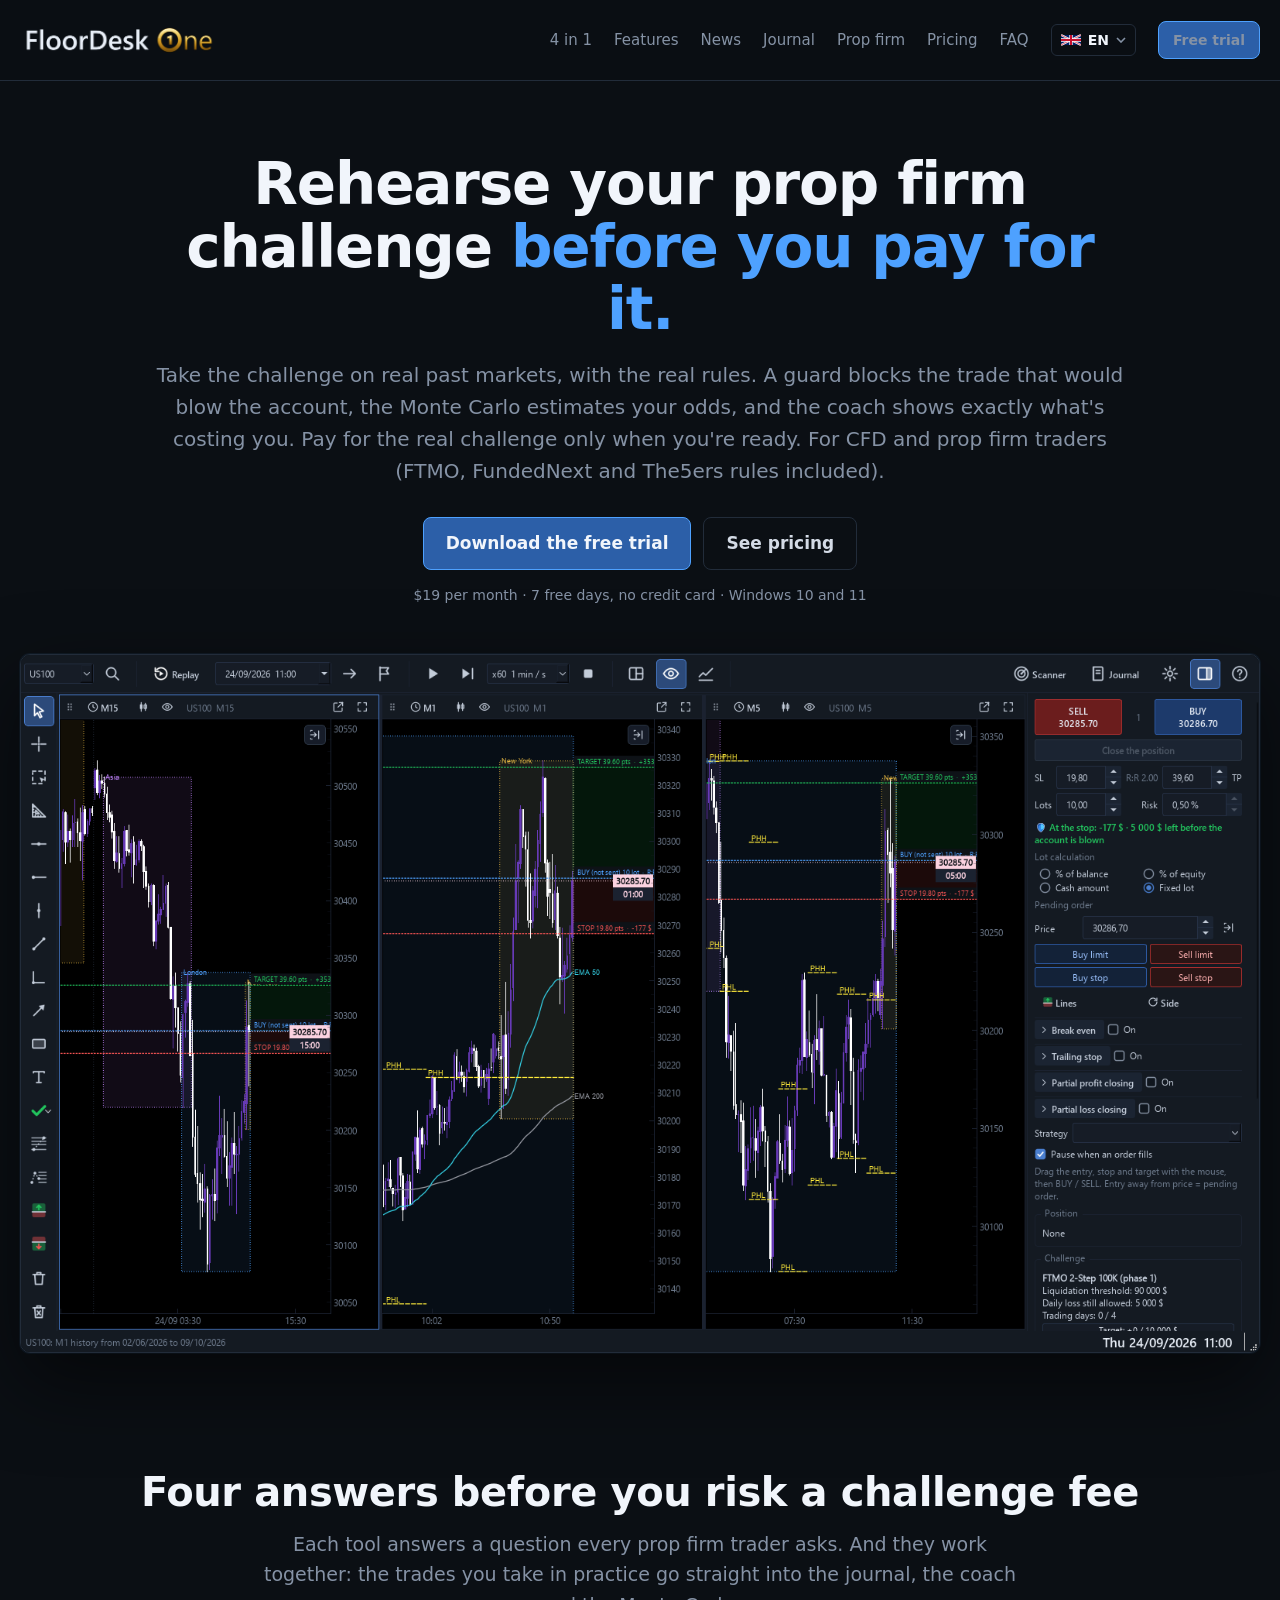
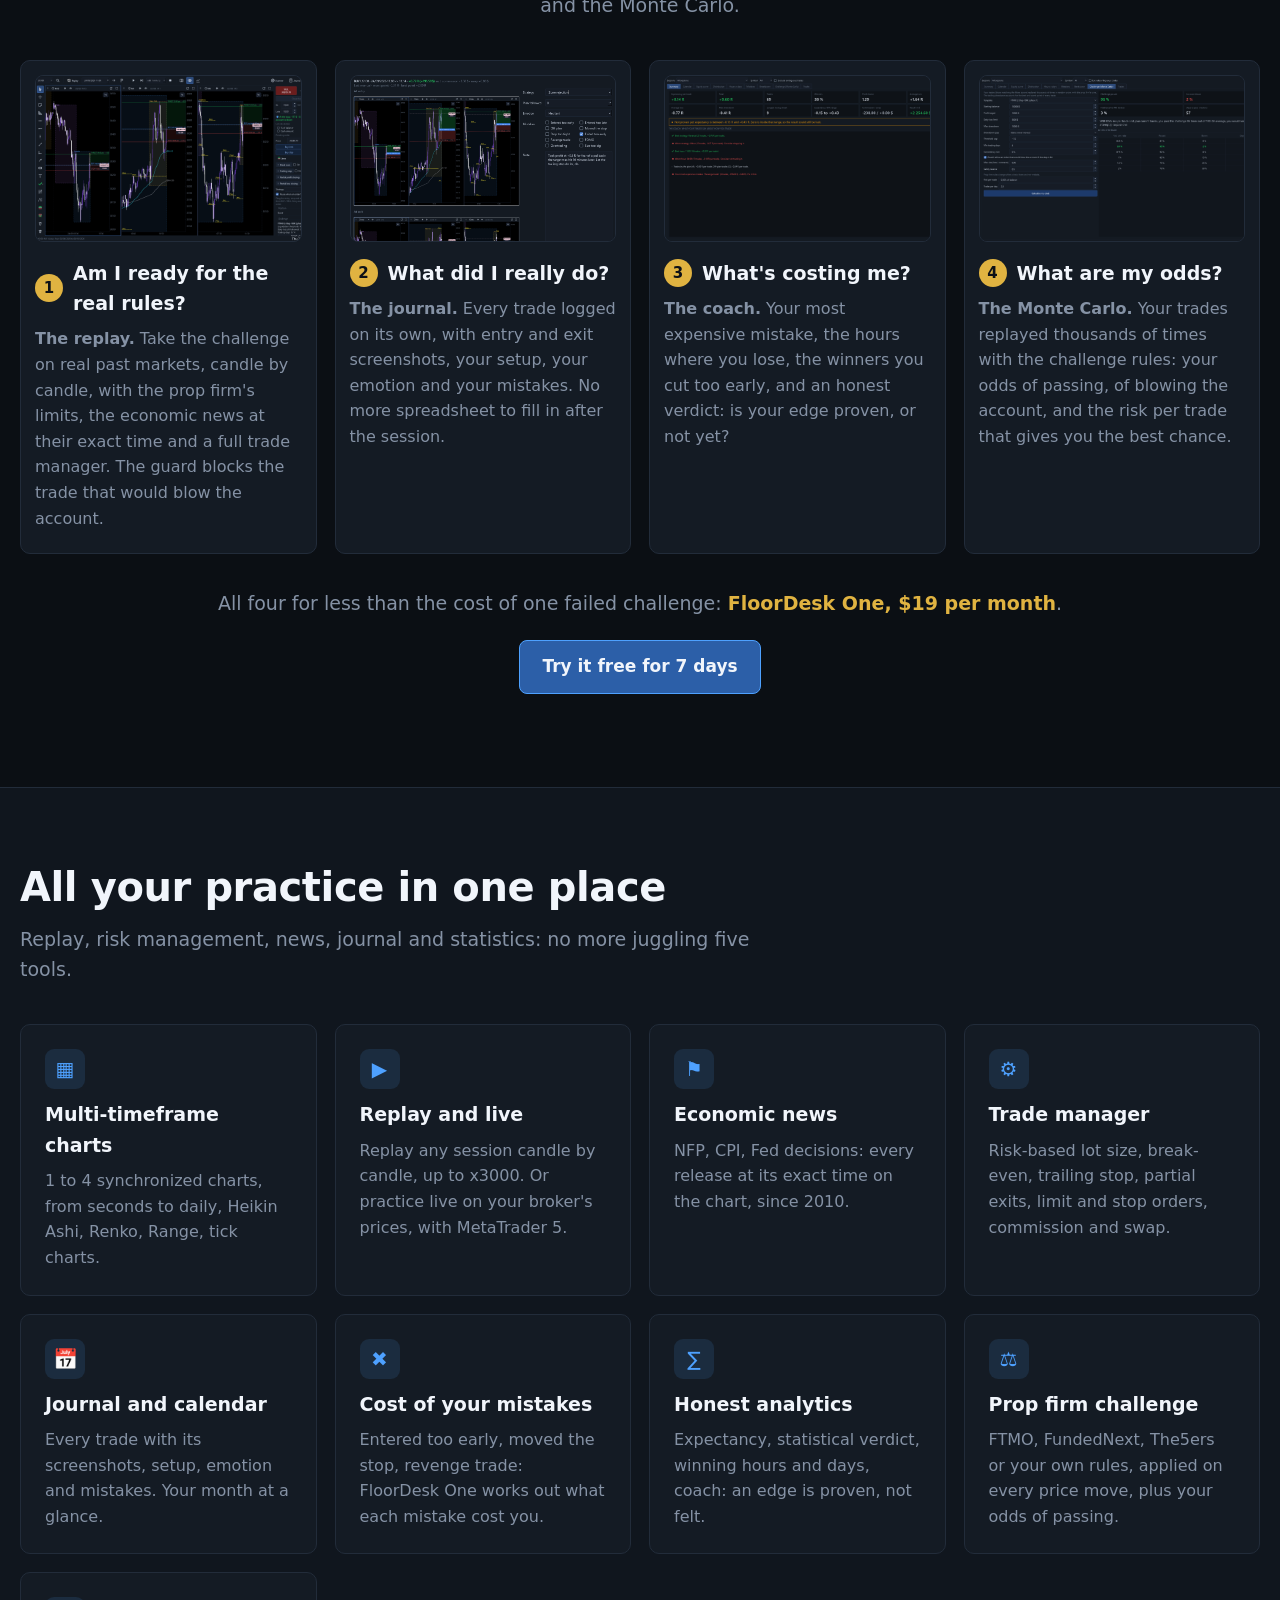
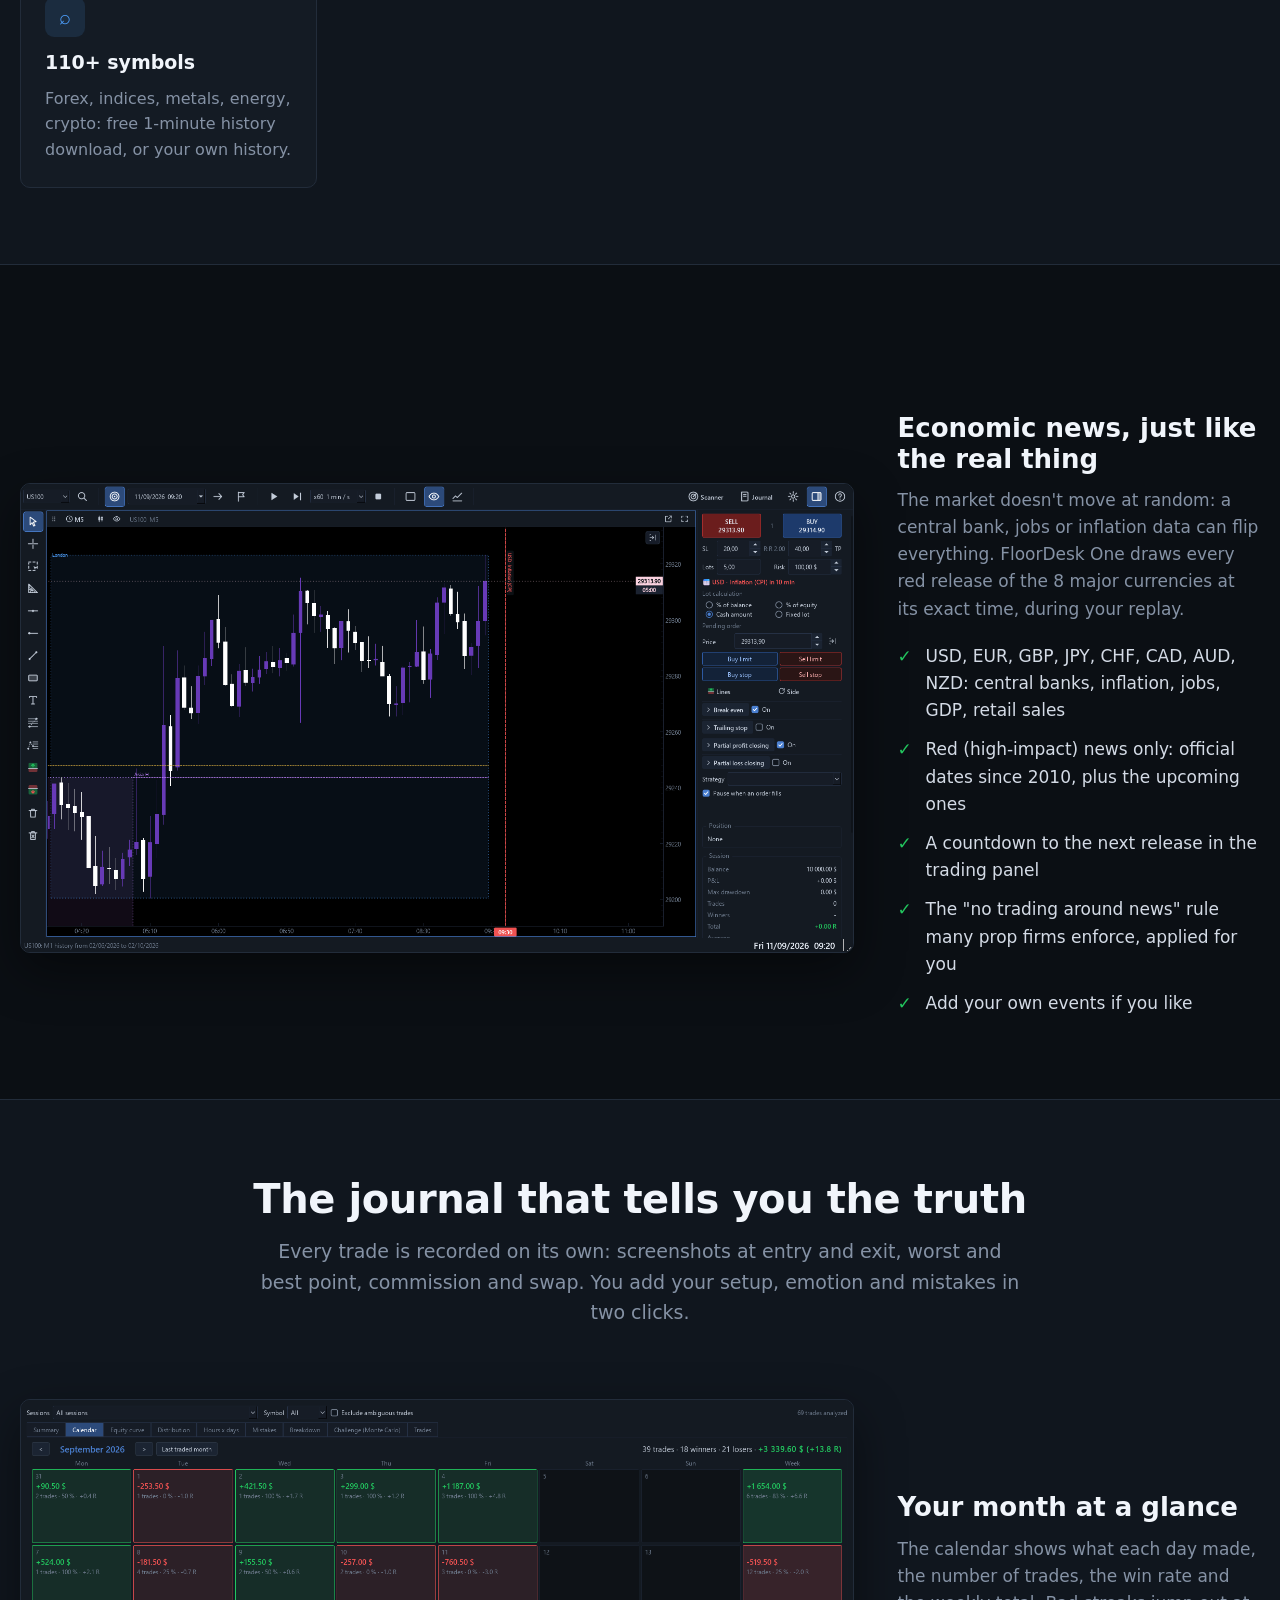
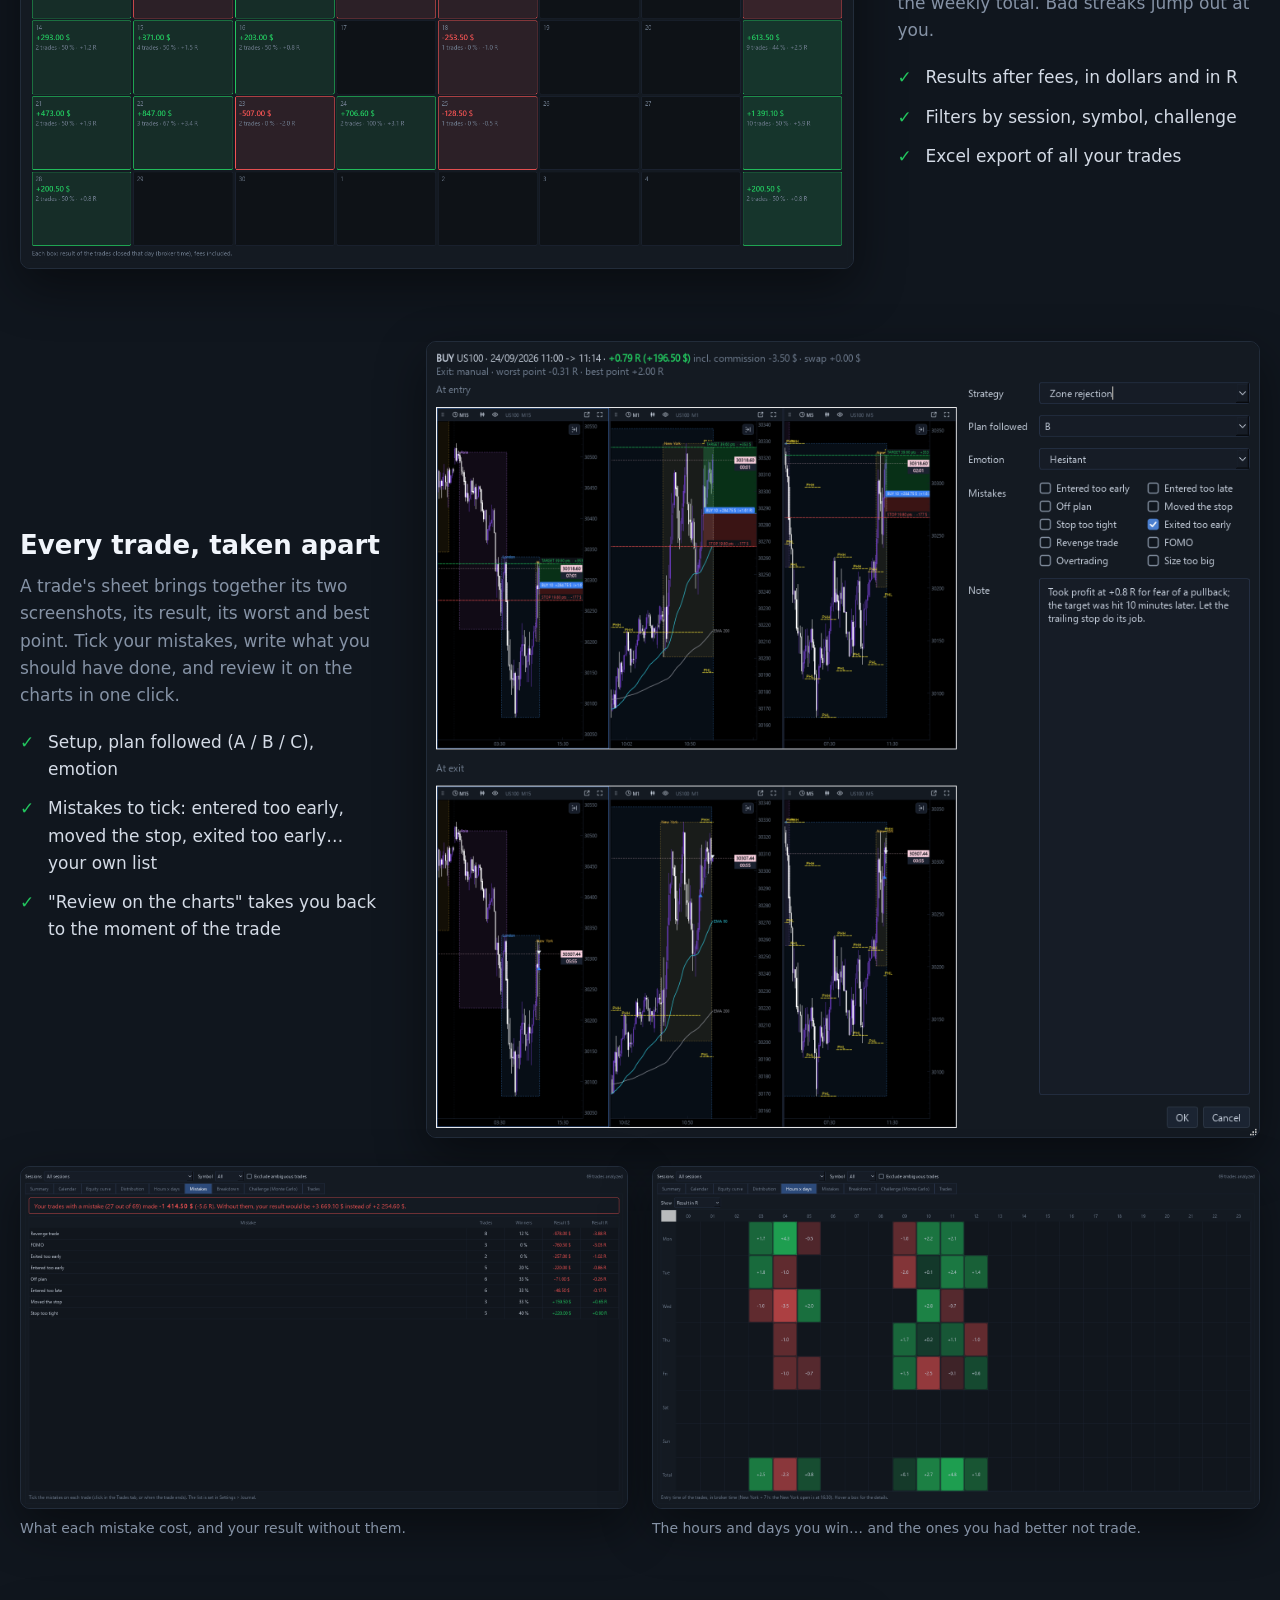
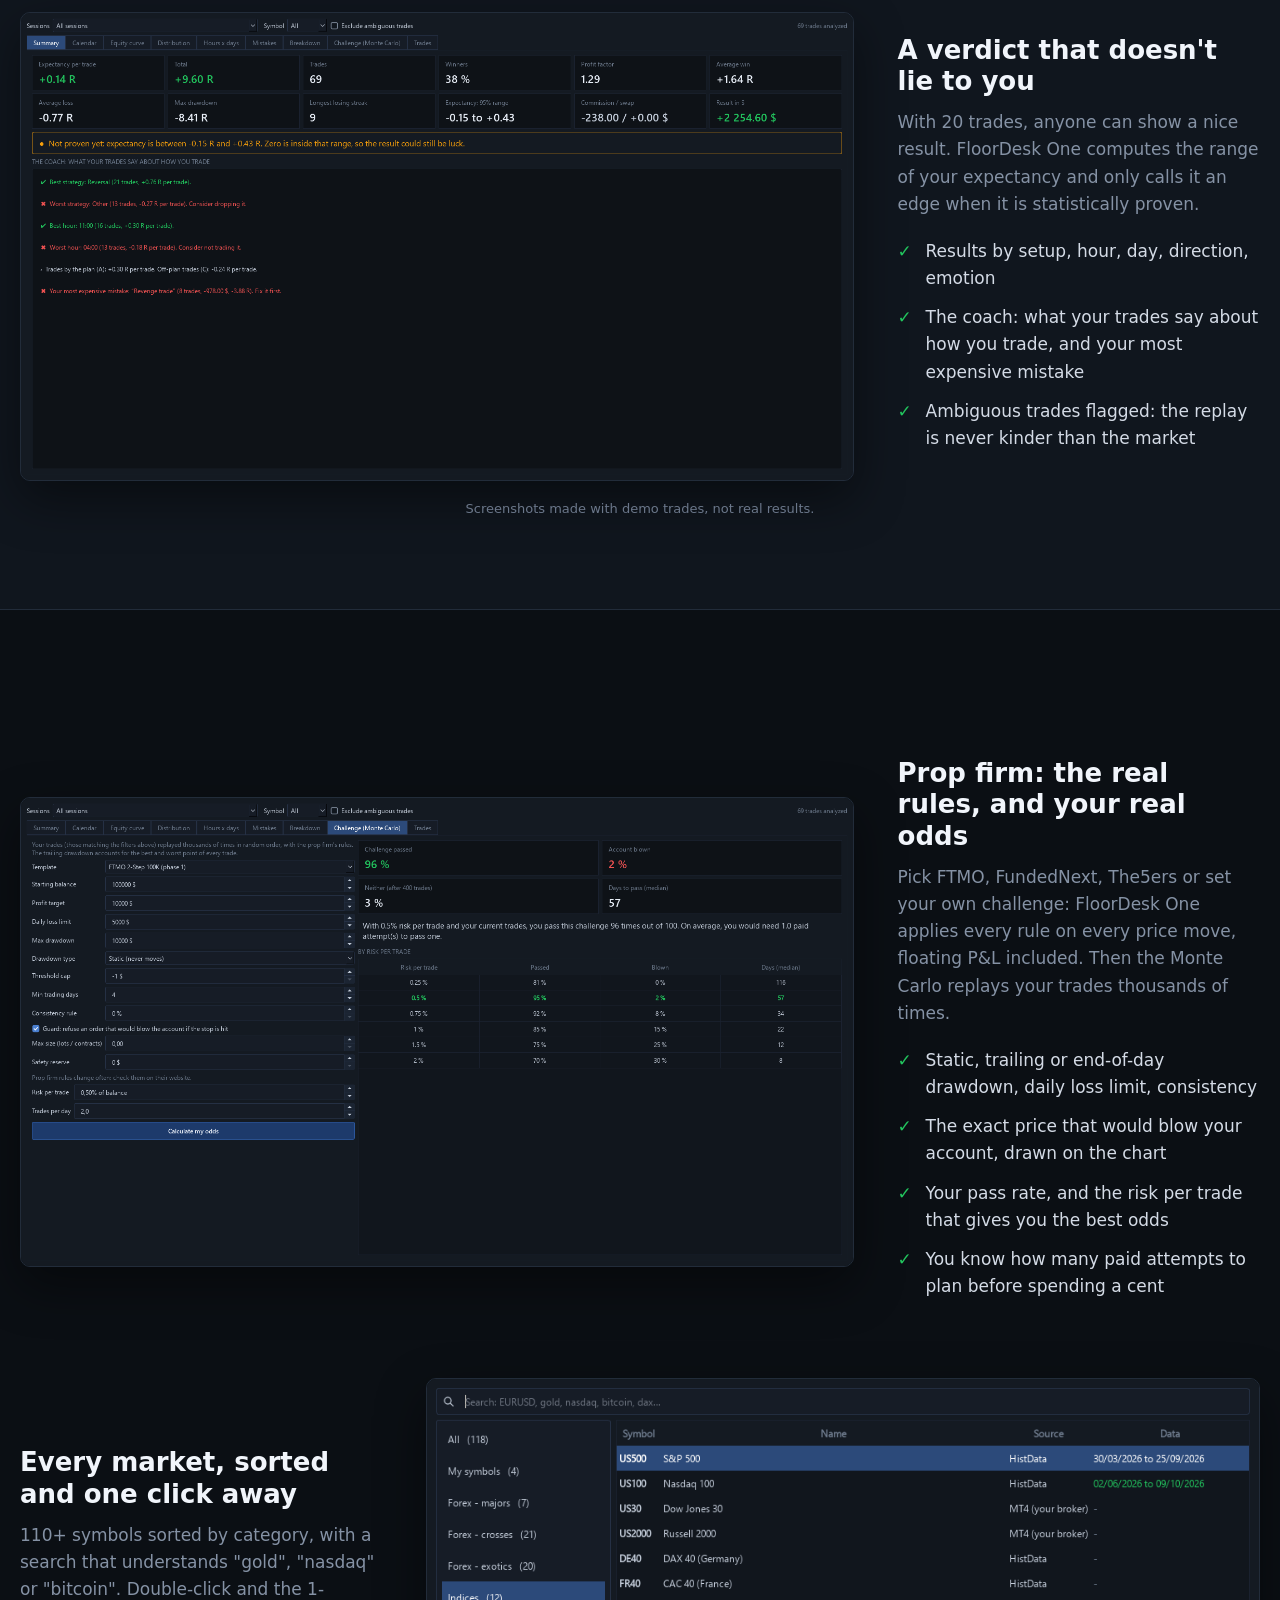
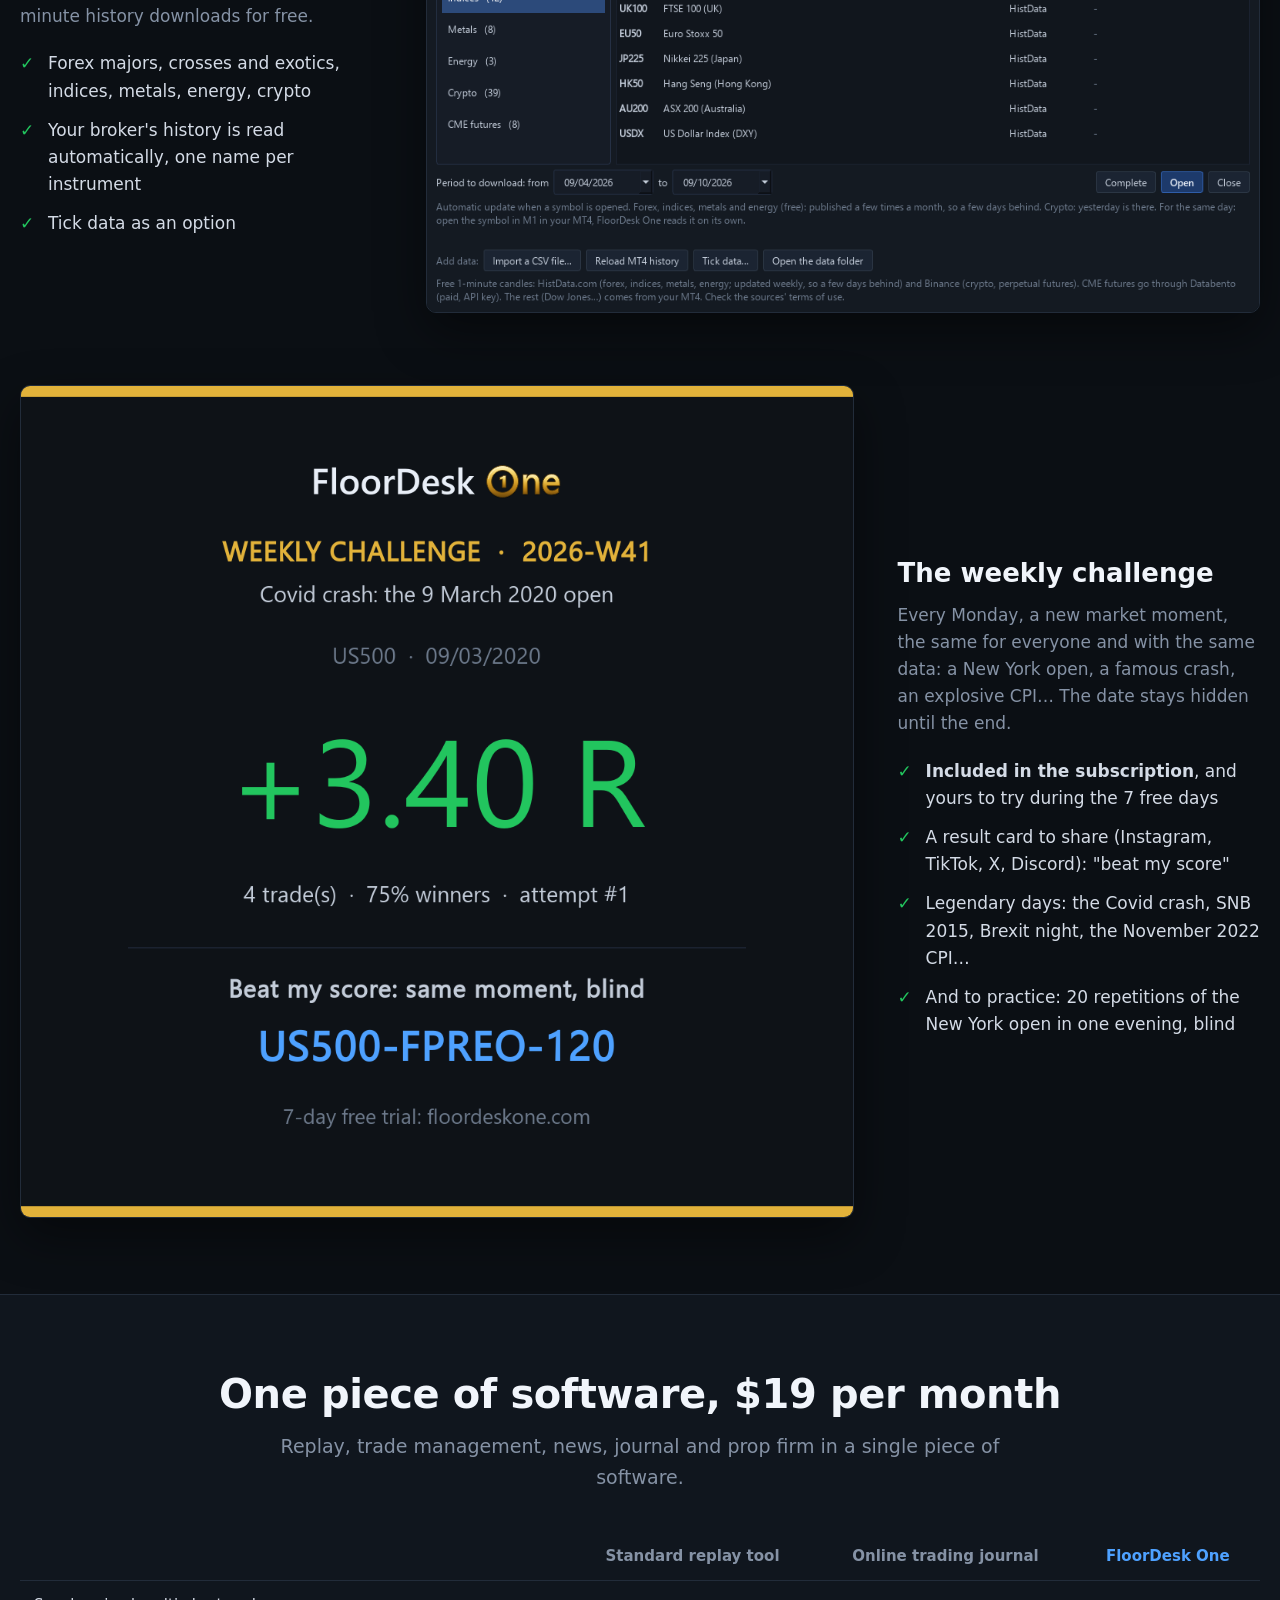
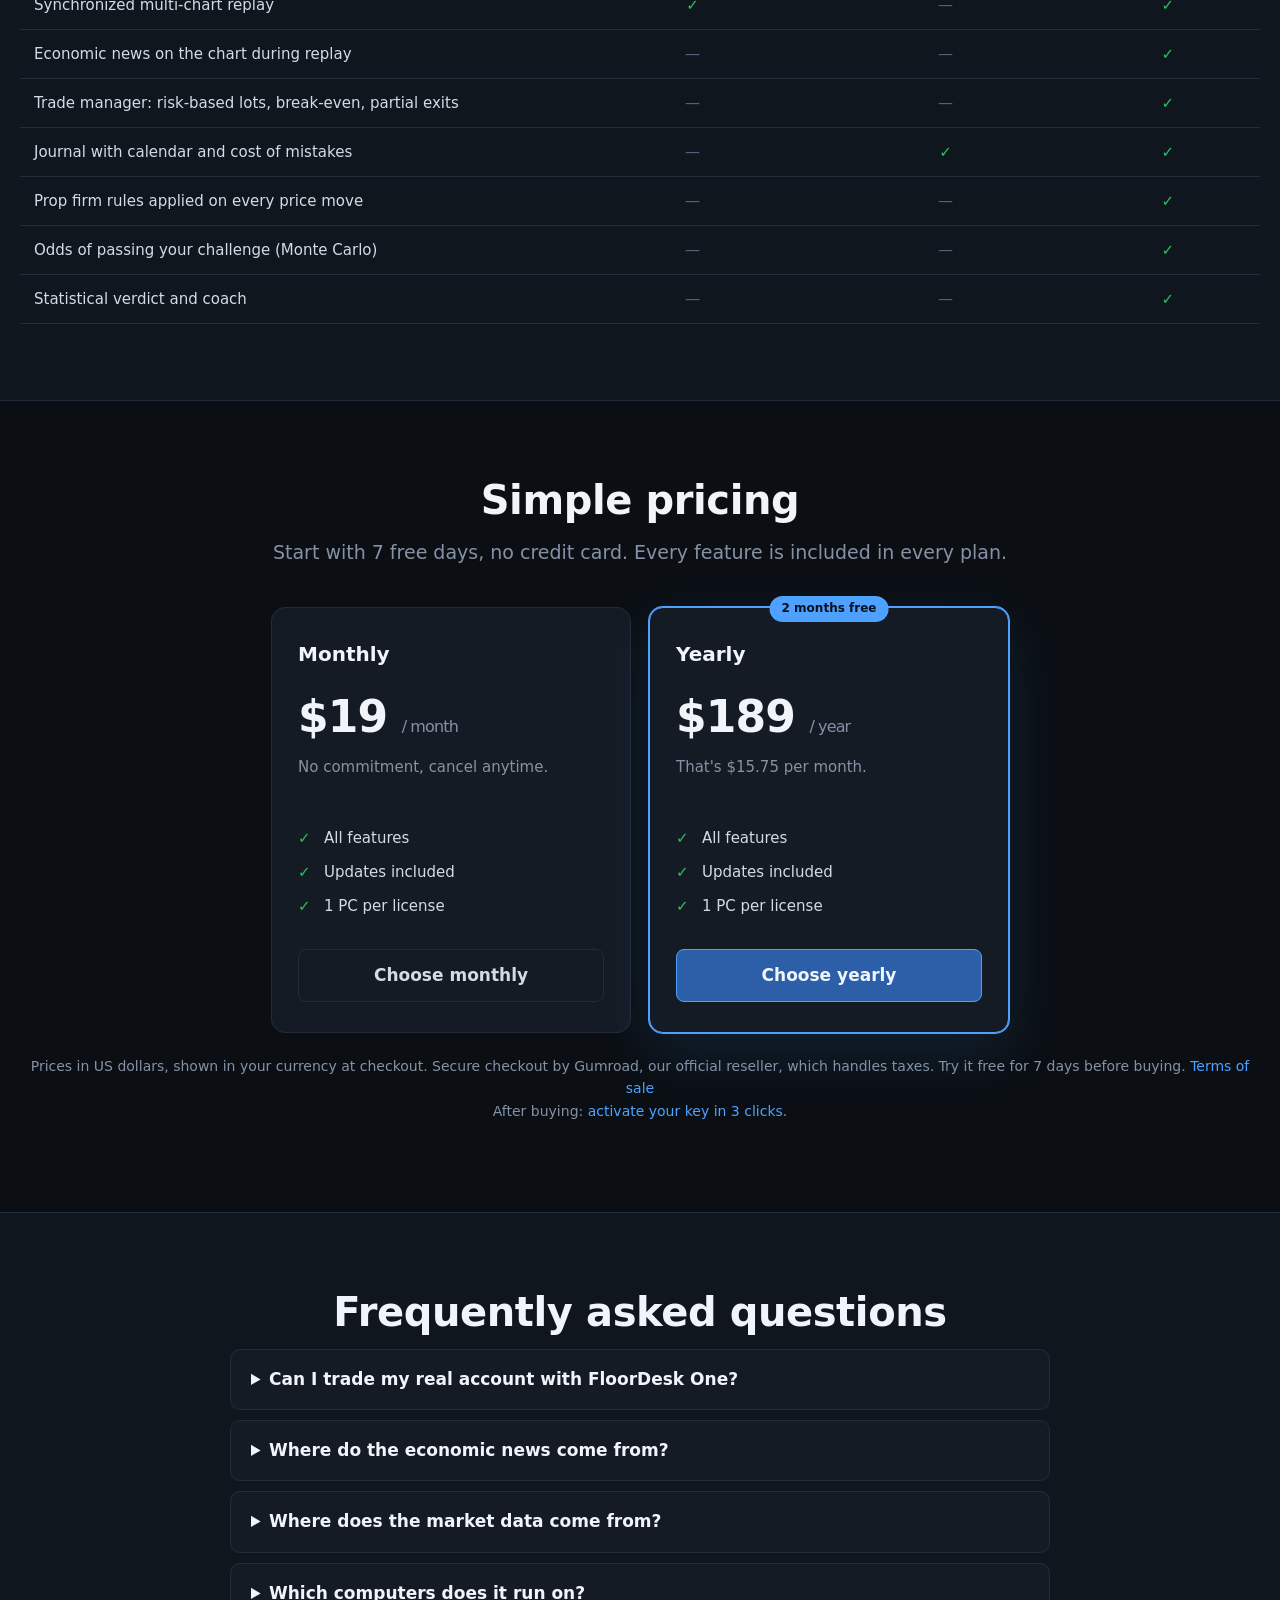
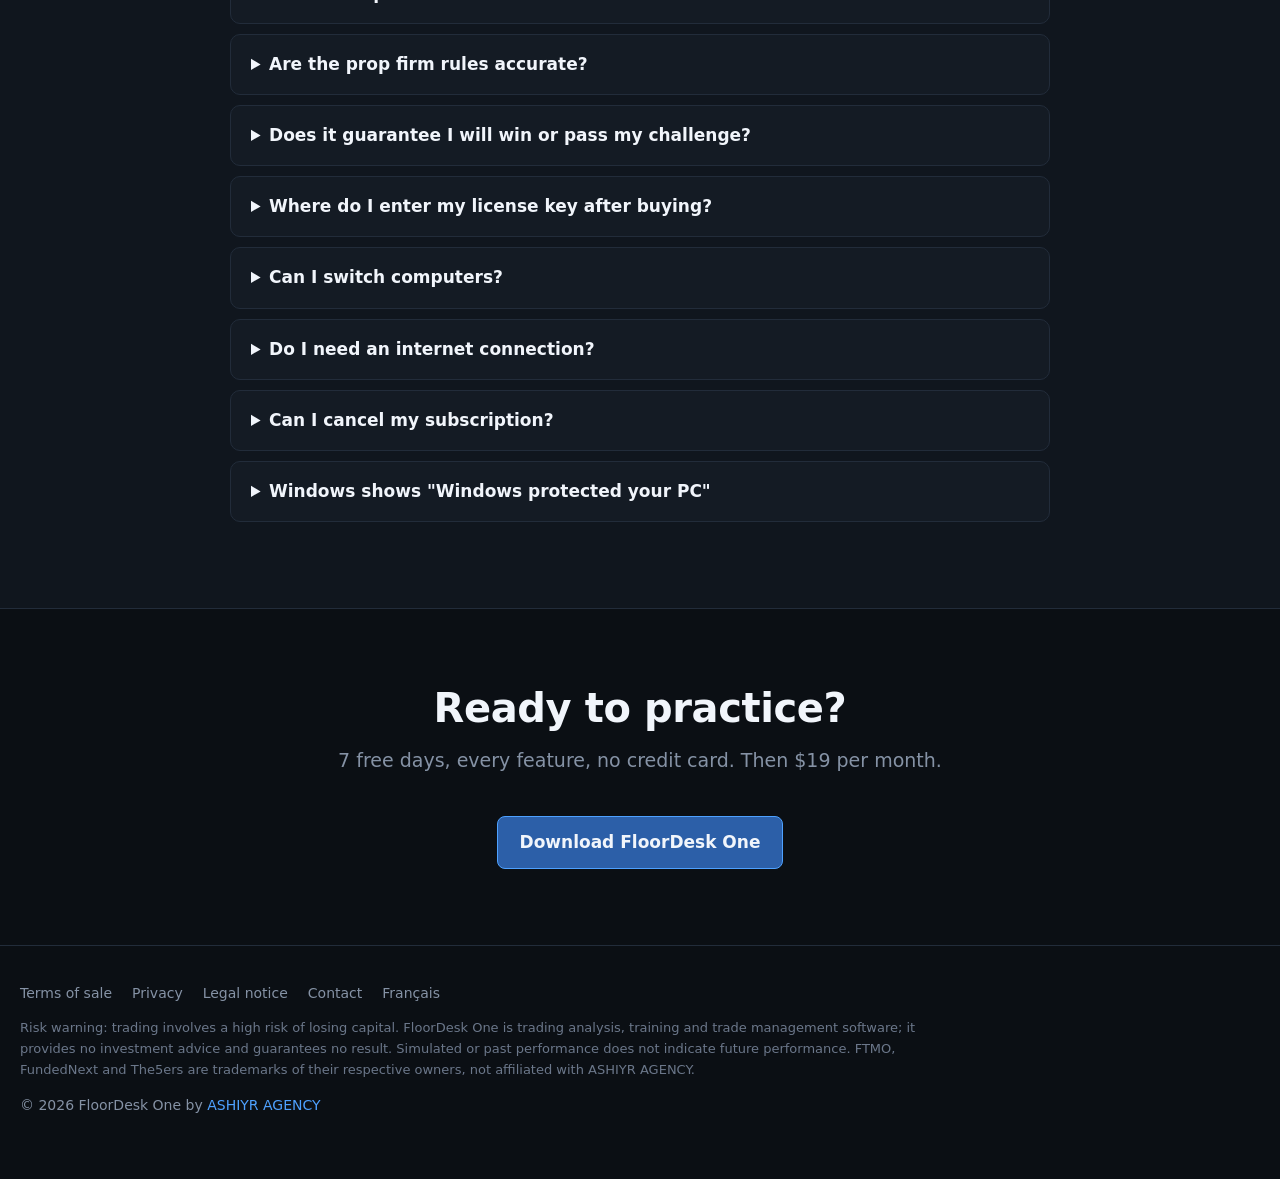
==== commit 719a515d: "Site du 09/10/2026 13:27" ====
--- a/en/index.html
+++ b/en/index.html
@@ -46,23 +46,23 @@
       <a class="bouton second" href="#pricing">See pricing</a>
     </div>
     <div class="note">$19 per month · 7 free days, no credit card · Windows 10 and 11</div>
-    <div class="capture-principale"><img src="../img/en/principal.png" alt="FloorDesk One: three synchronized US100 charts, an open position with its stop and target zones, the trade manager and the FTMO challenge" width="2000" height="1055"></div>
+    <div class="capture-principale"><img src="../img/en/principal.png" alt="FloorDesk One: three synchronized US100 charts, a trade prepared with its entry, stop and target lines, the prop firm guard showing what the stop would cost, and the FTMO challenge" width="2000" height="1055"></div>
   </div>
 </section>
 
 <section id="tout-en-un">
   <div class="conteneur">
     <div class="centre">
-      <h2>4 tools in 1, one subscription</h2>
-      <p class="chapeau">What you would usually pay for in several subscriptions, in one software. The tools talk to each other: your replay trades go straight into the journal, the coach and the Monte Carlo.</p>
+      <h2>Four answers before you risk a challenge fee</h2>
+      <p class="chapeau">Each tool answers a question every prop firm trader asks. And they work together: the trades you take in practice go straight into the journal, the coach and the Monte Carlo.</p>
     </div>
     <div class="grille quatre">
-      <div class="carte outil"><a class="zoom" href="../img/en/principal.png" target="_blank" rel="noopener"><img src="../img/en/principal.png" alt="The replay" loading="lazy" width="2000" height="1055"></a><h3><span class="num">1</span>The replay</h3><p>Replay any session candle by candle on 1 to 4 charts, with economic news at their exact time and a full trade manager.</p></div>
-      <div class="carte outil"><a class="zoom" href="../img/en/fiche.png" target="_blank" rel="noopener"><img src="../img/en/fiche.png" alt="The journal" loading="lazy" width="1100" height="938"></a><h3><span class="num">2</span>The journal</h3><p>Every trade logged automatically, with entry and exit screenshots, your setup, your emotion and your mistakes. Plus the monthly calendar.</p></div>
-      <div class="carte outil"><a class="zoom" href="../img/en/analyse.png" target="_blank" rel="noopener"><img src="../img/en/analyse.png" alt="The coach" loading="lazy" width="2000" height="1055"></a><h3><span class="num">3</span>The coach</h3><p>What your trades say about you: your most expensive mistake, your best hours, and an honest statistical verdict on your edge.</p></div>
-      <div class="carte outil"><a class="zoom" href="../img/en/montecarlo.png" target="_blank" rel="noopener"><img src="../img/en/montecarlo.png" alt="The Monte Carlo" loading="lazy" width="2000" height="1055"></a><h3><span class="num">4</span>The Monte Carlo</h3><p>Your trades replayed thousands of times: your odds of passing a prop firm challenge, and the risk per trade that gives you the best chance.</p></div>
-    </div>
-    <p class="egal centre">A replay platform + a trading journal + a coach + a Monte Carlo simulator = <strong>FloorDesk One, $19 per month</strong>.</p>
+      <div class="carte outil"><a class="zoom" href="../img/en/principal.png" target="_blank" rel="noopener"><img src="../img/en/principal.png" alt="The replay" loading="lazy" width="2000" height="1055"></a><h3><span class="num">1</span>Am I ready for the real rules?</h3><p><strong>The replay.</strong> Take the challenge on real past markets, candle by candle, with the prop firm's limits, the economic news at their exact time and a full trade manager. The guard blocks the trade that would blow the account.</p></div>
+      <div class="carte outil"><a class="zoom" href="../img/en/fiche.png" target="_blank" rel="noopener"><img src="../img/en/fiche.png" alt="The journal" loading="lazy" width="1100" height="938"></a><h3><span class="num">2</span>What did I really do?</h3><p><strong>The journal.</strong> Every trade logged on its own, with entry and exit screenshots, your setup, your emotion and your mistakes. No more spreadsheet to fill in after the session.</p></div>
+      <div class="carte outil"><a class="zoom" href="../img/en/analyse.png" target="_blank" rel="noopener"><img src="../img/en/analyse.png" alt="The coach" loading="lazy" width="2000" height="1055"></a><h3><span class="num">3</span>What's costing me?</h3><p><strong>The coach.</strong> Your most expensive mistake, the hours where you lose, the winners you cut too early, and an honest verdict: is your edge proven, or not yet?</p></div>
+      <div class="carte outil"><a class="zoom" href="../img/en/montecarlo.png" target="_blank" rel="noopener"><img src="../img/en/montecarlo.png" alt="The Monte Carlo" loading="lazy" width="2000" height="1055"></a><h3><span class="num">4</span>What are my odds?</h3><p><strong>The Monte Carlo.</strong> Your trades replayed thousands of times with the challenge rules: your odds of passing, of blowing the account, and the risk per trade that gives you the best chance.</p></div>
+    </div>
+    <p class="egal centre">All four for less than the cost of one failed challenge: <strong>FloorDesk One, $19 per month</strong>.</p>
     <p class="centre"><a class="bouton" data-essai href="https://ashiyr8.gumroad.com/l/floordesk-one-trial?wanted=true">Try it free for 7 days</a></p>
   </div>
 </section>
